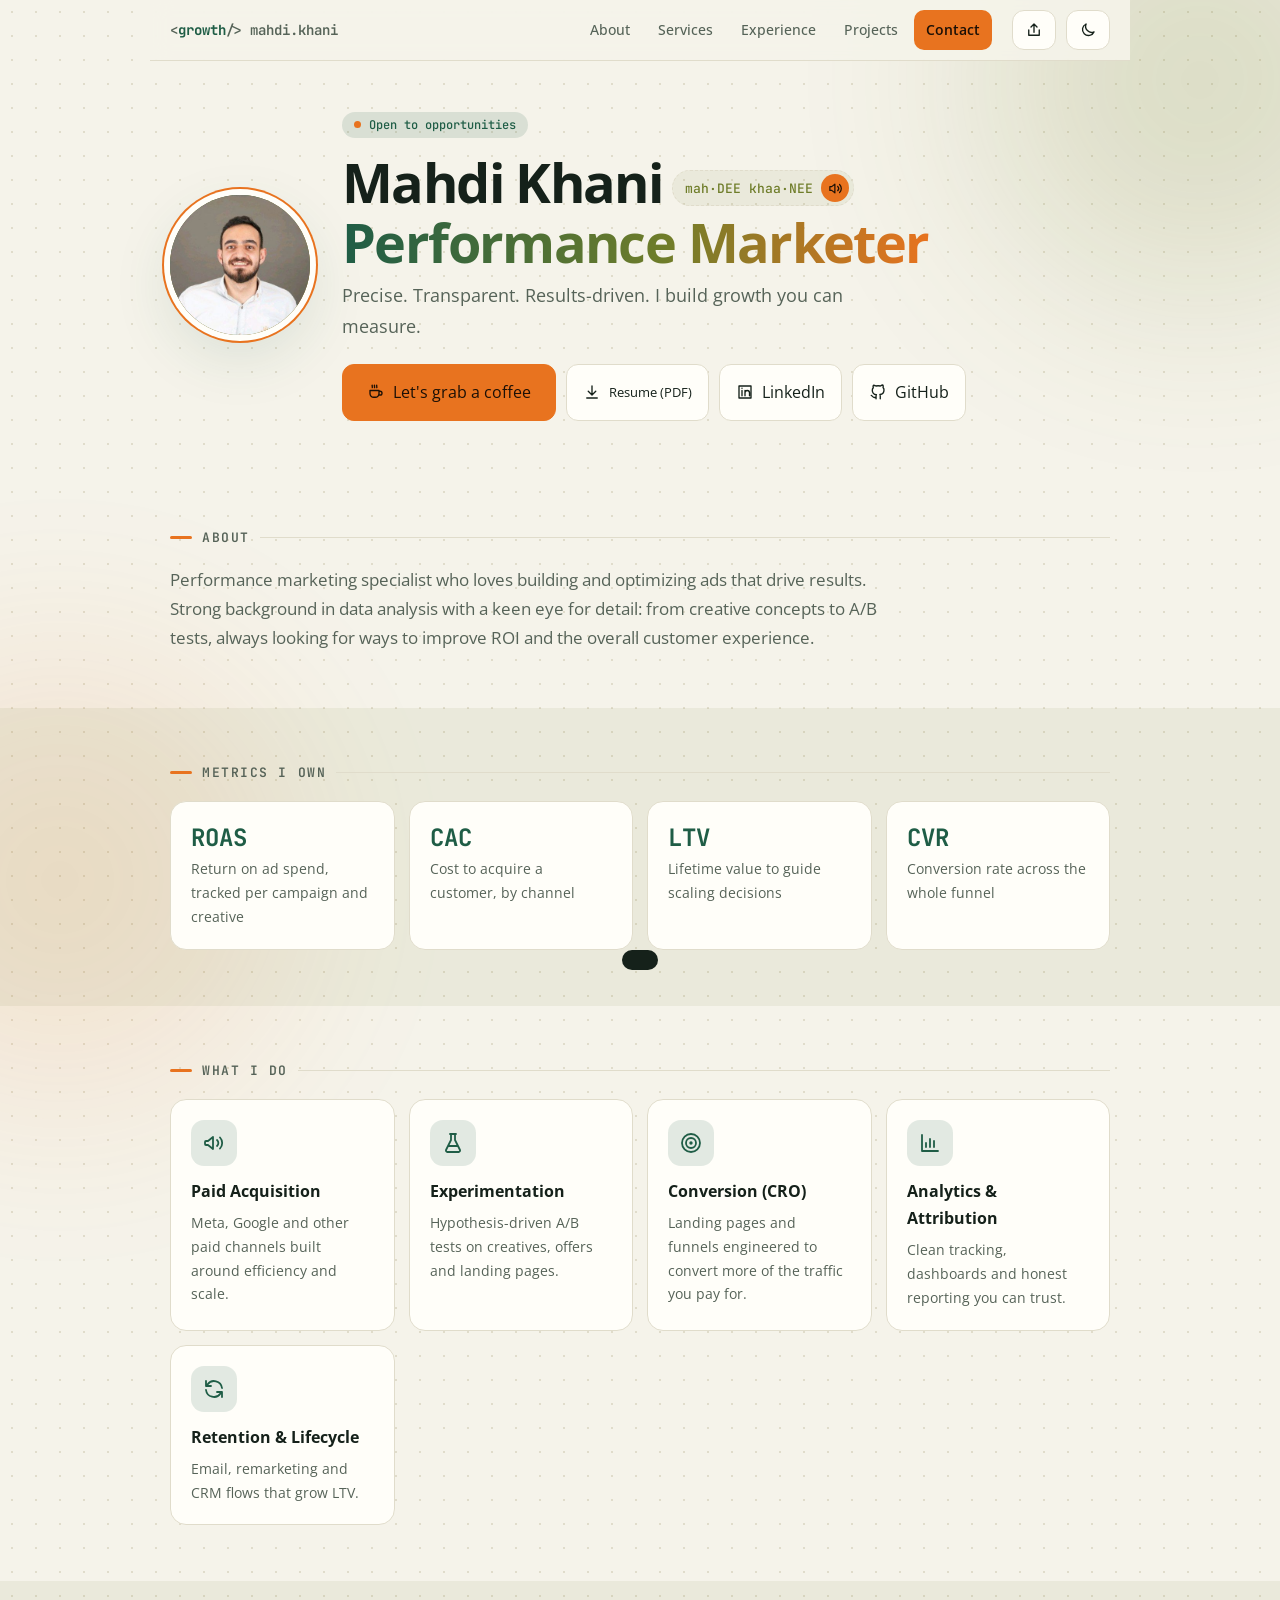
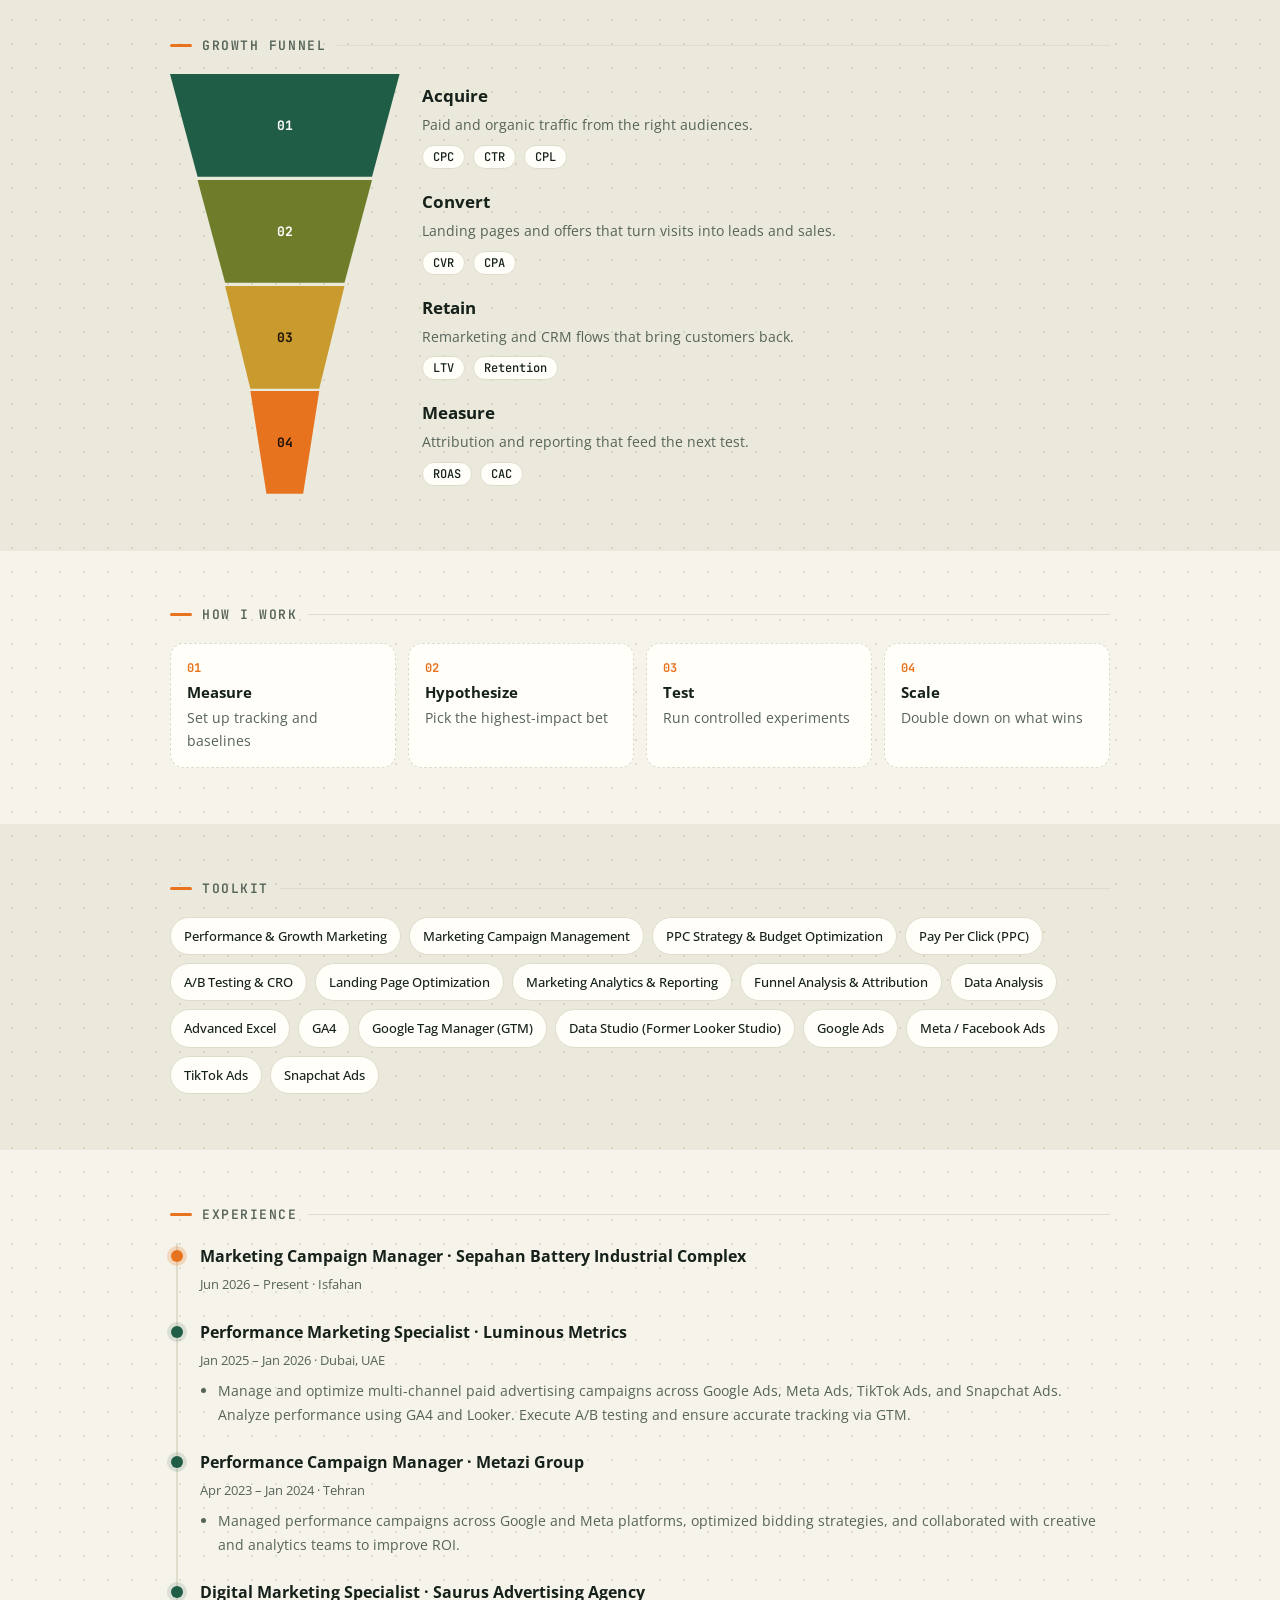
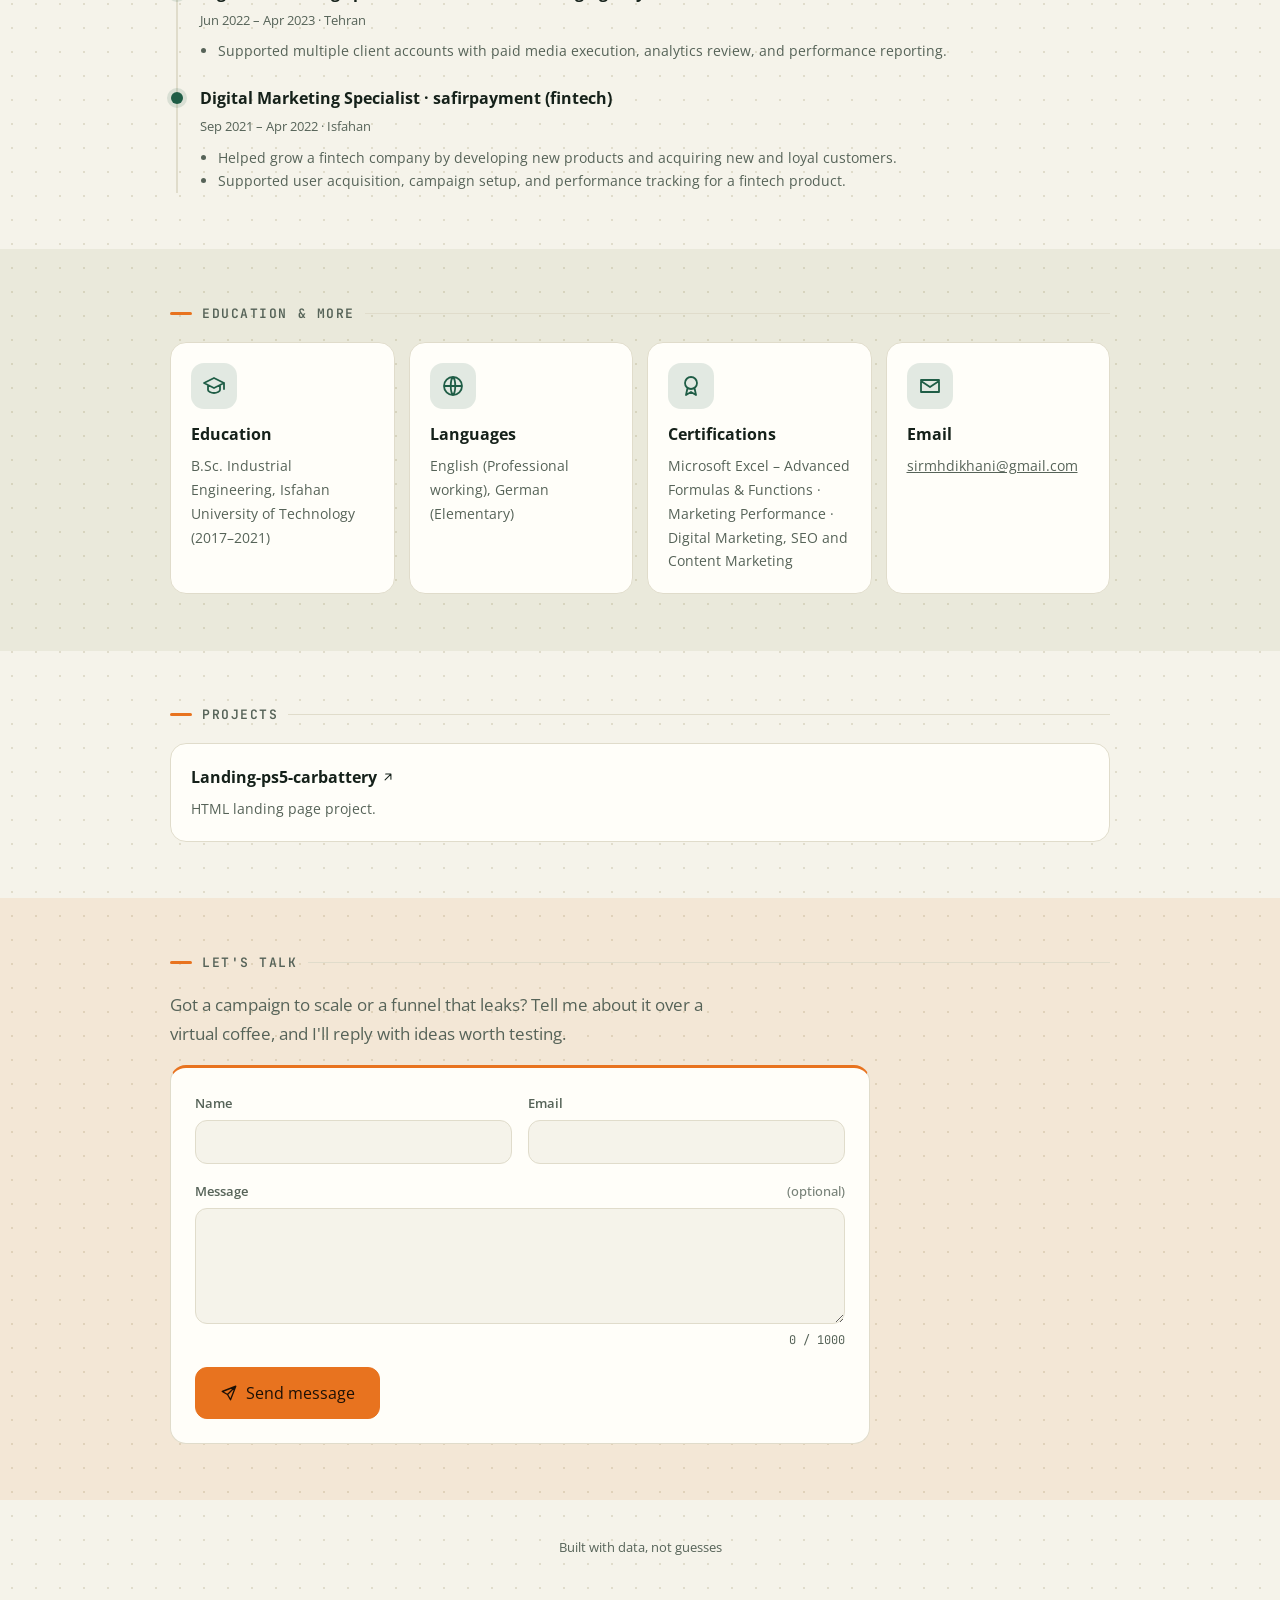
==== index.html @ e6f2060d "Update index.html" ====
<!DOCTYPE html>
<html lang="en" dir="ltr">
<head>
<meta charset="utf-8">
<!-- Google Tag Manager -->
<script>(function(w,d,s,l,i){w[l]=w[l]||[];w[l].push({'gtm.start':
new Date().getTime(),event:'gtm.js'});var f=d.getElementsByTagName(s)[0],
j=d.createElement(s),dl=l!='dataLayer'?'&l='+l:'';j.async=true;j.src=
'https://www.googletagmanager.com/gtm.js?id='+i+dl;f.parentNode.insertBefore(j,f);
})(window,document,'script','dataLayer','GTM-WTM2GGMD');</script>
<!-- End Google Tag Manager -->
<meta name="viewport" content="width=device-width, initial-scale=1, viewport-fit=cover">
<title>Mahdi Khani | Performance Marketer & Growth Specialist</title>
<meta name="description" content="Mahdi Khani: precise, transparent, results-driven performance marketer and growth specialist.">
<meta name="theme-color" content="#1f5d46">
<link rel="icon" type="image/png" href="[data-uri]">
<link rel="apple-touch-icon" href="[data-uri]">
<link rel="stylesheet" href="https://fonts.googleapis.com/css2?family=Open+Sans:wght@400;500;600;700;800&family=JetBrains+Mono:wght@500&display=swap">
<style>
@font-face{font-family:Vazirmatn;src:url([data-uri]) format("woff2");font-weight:100 900;font-style:normal;font-display:swap}
:root{--bg:#f5f3ea;--card:#fffef9;--ink:#15211a;--mute:#566358;--line:#e0dccb;
--acc:#1f5d46;--acc2:#6f7d2a;--or:#e8731f;--onor:#1c1006;--onacc:#fff;
--glow:rgba(31,93,70,.13);--glow-or:rgba(232,115,31,.22);--tint:rgba(111,125,42,.075);--tintc:rgba(232,115,31,.09);
--ease:cubic-bezier(.22,.61,.36,1);
box-sizing:border-box;padding-top:env(safe-area-inset-top,0px);padding-bottom:env(safe-area-inset-bottom,0px)}
@media (prefers-color-scheme:dark){:root:not([data-theme="light"]){--bg:#0b1410;--card:#111d17;--ink:#eaf0e4;--mute:#97a89b;--line:#1f3027;--acc:#3fb08a;--acc2:#aebf4a;--or:#ff9a4d;--onacc:#06140e;--glow:rgba(63,176,138,.14);--glow-or:rgba(255,154,77,.2);--tint:rgba(174,191,74,.055);--tintc:rgba(255,154,77,.07)}}
:root[data-theme="dark"]{--bg:#0b1410;--card:#111d17;--ink:#eaf0e4;--mute:#97a89b;--line:#1f3027;--acc:#3fb08a;--acc2:#aebf4a;--or:#ff9a4d;--onacc:#06140e;--glow:rgba(63,176,138,.14);--glow-or:rgba(255,154,77,.2);--tint:rgba(174,191,74,.055);--tintc:rgba(255,154,77,.07)}
html{scroll-padding-top:calc(env(safe-area-inset-top,0px) + 70px);scroll-behavior:smooth}
*{box-sizing:border-box}
body{margin:0;background:var(--bg);color:var(--ink);font:16px/1.7 'Open Sans',Vazirmatn,system-ui,-apple-system,Segoe UI,Roboto,sans-serif;overflow-x:clip;background-image:radial-gradient(var(--line) 1px,transparent 1px);background-size:24px 24px}
html[lang=fa] body{font-family:Vazirmatn,'Open Sans',system-ui,sans-serif}
a{color:inherit}
.blob{position:fixed;width:440px;height:440px;border-radius:50%;filter:blur(100px);opacity:.18;pointer-events:none;z-index:0;animation:drift 40s ease-in-out infinite alternate}
.b1{background:var(--acc2);top:-140px;inset-inline-end:-140px}.b2{background:var(--or);bottom:-200px;inset-inline-start:-160px;opacity:.12;animation-delay:-14s}
@keyframes drift{to{transform:translate(50px,36px) scale(1.1)}}
.wrap{position:relative;z-index:1;max-width:980px;margin:0 auto;padding:0 20px 40px}
.top{display:flex;align-items:center;gap:10px;position:sticky;top:env(safe-area-inset-top,0px);z-index:5;margin:0 -20px;padding:10px 20px;background:color-mix(in srgb,var(--bg) 92%,transparent);backdrop-filter:blur(10px);-webkit-backdrop-filter:blur(10px);border-bottom:1px solid var(--line)}
.logo{font:600 14px 'JetBrains Mono',monospace;color:var(--mute);text-decoration:none;white-space:nowrap}.logo b{color:var(--acc)}
nav#nav{display:flex;gap:4px;margin-inline-start:auto;margin-inline-end:10px;align-items:center}
nav#nav a{padding:8px 12px;border-radius:10px;text-decoration:none;font-size:14px;font-weight:500;color:var(--mute);transition:color .4s var(--ease),background .4s var(--ease)}
nav#nav a:hover{color:var(--ink);background:var(--glow)}
nav#nav a.on{color:var(--acc);background:var(--glow)}
nav#nav a.c{background:var(--or);color:var(--onor);font-weight:600}
nav#nav a.c:hover{filter:brightness(1.06)}
#menu{display:none}
svg.i{width:20px;height:20px;fill:none;stroke:currentColor;stroke-width:1.8;stroke-linecap:round;stroke-linejoin:round;flex:none;transition:transform .5s var(--ease)}
.btn{display:inline-flex;align-items:center;justify-content:center;gap:8px;border:1px solid var(--line);background:var(--card);color:var(--ink);padding:10px 16px;border-radius:12px;font:600 14px/1.2 inherit;font-family:inherit;cursor:pointer;text-decoration:none;transition:transform .4s var(--ease),border-color .4s var(--ease),box-shadow .4s var(--ease),filter .4s}
.btn i{display:inline-flex}
.stm{transform-box:fill-box;transform-origin:50% 100%;animation:steam 3.6s ease-in-out infinite}
.stm.s2{animation-delay:1s}.stm.s3{animation-delay:2s}
@keyframes steam{0%{opacity:0;transform:translateY(3px) scaleY(.5)}30%{opacity:1}70%{opacity:.85}100%{opacity:0;transform:translateY(-3.5px) scaleY(1.15)}}.btn svg.i{width:18px;height:18px}
.btn:hover{transform:translateY(-2px);border-color:var(--acc)}.btn:active{transform:scale(.98)}
.btn:hover svg.i{transform:translateY(-1px) scale(1.08)}
.btn:focus-visible,a:focus-visible,input:focus-visible,textarea:focus-visible{outline:2px solid var(--or);outline-offset:2px}
.btn.pri{background:var(--or);color:var(--onor);border-color:var(--or)}
.btn.pri:hover{border-color:var(--or);filter:brightness(1.07);box-shadow:0 10px 28px var(--glow-or)}
.btn.icon{padding:10px 12px}
.btn[disabled]{opacity:.6;pointer-events:none}
.cta{padding:14px 24px;font-size:16px;animation:ring 7s ease-in-out infinite}
@keyframes ring{0%,100%{box-shadow:0 0 0 0 transparent}50%{box-shadow:0 8px 30px var(--glow-or),0 0 0 8px transparent}}
.fab{display:none;position:fixed;inset-inline-end:16px;bottom:calc(16px + env(safe-area-inset-bottom,0px));z-index:6;box-shadow:0 12px 32px var(--glow-or);transition:opacity .6s var(--ease),transform .6s var(--ease)}
.fab.hide{opacity:0;pointer-events:none;transform:translateY(24px)}
/* hero */
.hero{display:grid;grid-template-columns:auto 1fr;gap:32px;align-items:center;padding:48px 0 52px}
.ph{width:140px;height:140px;border-radius:50%;background:linear-gradient(135deg,var(--acc),var(--acc2));display:grid;place-items:center;font:800 40px Inter;color:#fff;overflow:hidden;box-shadow:0 0 0 6px var(--card),0 0 0 8px var(--or),0 20px 60px var(--glow);animation:up 1.4s var(--ease) both,breathe 12s ease-in-out infinite 1.5s}
.ph img{width:100%;height:100%;object-fit:cover}
.ph.flip{overflow:visible;background:none;box-shadow:none;border-radius:0;display:block;perspective:900px;animation:up 1.4s var(--ease) both}
.ph.flip .fl{position:relative;width:100%;height:100%;transform-style:preserve-3d;will-change:transform}
.ph.flip .fc{position:absolute;inset:0;border-radius:50%;overflow:hidden;background:linear-gradient(135deg,var(--acc),var(--acc2));box-shadow:0 0 0 6px var(--card),0 0 0 8px var(--or),0 20px 60px var(--glow);-webkit-backface-visibility:hidden;backface-visibility:hidden;animation:breathe 12s ease-in-out infinite 1.5s}
.ph.flip .fc.bk{transform:rotateY(180deg)}
.ph.flip{cursor:pointer;touch-action:pan-y;-webkit-tap-highlight-color:transparent;user-select:none;-webkit-user-select:none}
.ph.flip:focus-visible{outline:2px solid var(--acc);outline-offset:10px;border-radius:50%}
.ph.flip img{-webkit-user-drag:none;pointer-events:none}
.ph.flip .fc img{position:absolute;inset:0;width:100%;height:100%;object-fit:cover;display:none}
.ph.flip .fc img.on{display:block}
@keyframes breathe{50%{box-shadow:0 0 0 6px var(--card),0 0 0 8px var(--or),0 26px 80px var(--glow)}}
.hero>div:last-child>*{animation:up 1.2s var(--ease) both}
.hero>div:last-child>*:nth-child(2){animation-delay:.18s}.hero>div:last-child>*:nth-child(3){animation-delay:.34s}.hero>div:last-child>*:nth-child(4){animation-delay:.5s}
@keyframes up{from{opacity:0;transform:translateY(var(--dy,16px))}}
.tag{display:inline-flex;gap:8px;align-items:center;font:500 12px 'JetBrains Mono',Vazirmatn,monospace;color:var(--acc);background:var(--glow);padding:5px 12px;border-radius:99px}
.tag i{width:7px;height:7px;border-radius:50%;background:var(--or);animation:p 3s infinite}
@keyframes p{50%{opacity:.3}}
h1{font-size:clamp(32px,6vw,54px);line-height:1.12;margin:14px 0 8px;letter-spacing:-.03em}
html[lang=fa] h1{letter-spacing:0;line-height:1.35}
.pron{display:inline-flex;align-items:center;gap:8px;vertical-align:middle;margin-inline-start:10px;font:500 13px 'JetBrains Mono',monospace;letter-spacing:0;color:var(--acc2);background:var(--tint);border:1px dashed var(--line);padding:3px 10px;border-radius:99px;white-space:nowrap}
.pron.has-btn{padding:3px 4px 3px 12px}
.g{background:linear-gradient(90deg,var(--acc),var(--acc2) 55%,var(--or));-webkit-background-clip:text;background-clip:text;color:transparent}
.sub{color:var(--mute);font-size:18px;margin:0 0 22px;max-width:560px}
.row{display:flex;flex-wrap:wrap;gap:10px}
.sec{display:contents}.btn .sm{display:none}
.vplay{width:28px;height:28px;border-radius:50%;border:0;background:var(--or);color:var(--onor);display:grid;place-items:center;cursor:pointer;flex:none;transition:transform .4s var(--ease),box-shadow .4s var(--ease)}
.vplay[hidden]{display:none}
.vplay:hover{transform:scale(1.08);box-shadow:0 6px 18px var(--glow-or)}
.vplay svg{width:15px;height:15px;stroke-width:2}
.vplay.on{animation:vpulse 3s ease-in-out infinite}
@keyframes vpulse{50%{box-shadow:0 0 0 7px var(--glow-or)}}
/* sections */
section{padding:56px 0;position:relative}
.wrap>section:nth-of-type(even){background:var(--tint);box-shadow:0 0 0 100vmax var(--tint);clip-path:inset(0 -100vmax)}
.wrap>section.contact{background:var(--tintc);box-shadow:0 0 0 100vmax var(--tintc)}
h2{font:600 13px 'JetBrains Mono',Vazirmatn,monospace;text-transform:uppercase;letter-spacing:.12em;color:var(--mute);margin:0 0 20px;display:flex;align-items:center;gap:10px}
h2:before{content:"";width:22px;height:3px;border-radius:3px;background:var(--or)}
html[lang=fa] h2{letter-spacing:0;text-transform:none;font-size:14px}
h2:after{content:"";flex:1;height:1px;background:var(--line)}
.grid{display:grid;gap:14px;grid-template-columns:repeat(auto-fit,minmax(220px,1fr))}
.card{background:var(--card);border:1px solid var(--line);border-radius:16px;padding:20px;transition:transform .5s var(--ease),border-color .5s var(--ease),box-shadow .5s var(--ease)}
.card:hover{transform:translateY(-3px);border-color:var(--acc2);box-shadow:0 16px 44px var(--glow)}
.card:hover .ico{transform:scale(1.05) rotate(-3deg)}
.card h3{margin:0 0 6px;font-size:16px}.card h3 svg.i{width:14px;height:14px;vertical-align:-1px}
.card p{margin:0;color:var(--mute);font-size:14px}
.ico{width:46px;height:46px;border-radius:13px;display:grid;place-items:center;background:var(--glow);color:var(--acc);margin-bottom:12px;transition:transform .6s var(--ease)}
.ico svg.i{width:24px;height:24px}
.kpi{font:700 24px 'JetBrains Mono',monospace;color:var(--acc);margin-bottom:4px}
/* funnel */
.fn{display:grid;gap:3px;max-width:820px}
.fr{display:grid;grid-template-columns:clamp(96px,28%,230px) 1fr;gap:22px}
.fshape{min-height:98px;display:grid;place-items:center;font:700 13px 'JetBrains Mono',monospace;color:var(--t,#fff);background:var(--c);transform-origin:top}
.ftxt{align-self:center;padding:8px 0}.ftxt b{font-size:17px}.ftxt p{margin:2px 0 8px;color:var(--mute);font-size:14px}
.chips{display:flex;flex-wrap:wrap;gap:8px}
.chip{padding:7px 13px;border:1px solid var(--line);background:var(--card);border-radius:99px;font-size:13px;font-weight:500;transition:border-color .4s,color .4s}
.chip:hover{border-color:var(--or);color:var(--or)}
.sm .chip{font:500 12px 'JetBrains Mono',monospace;padding:3px 10px}
.loop{display:grid;grid-template-columns:repeat(auto-fit,minmax(150px,1fr));gap:12px;counter-reset:s}
.loop div{background:var(--card);border:1px dashed var(--line);border-radius:14px;padding:16px 16px 14px;counter-increment:s;font-size:14px}
.loop div:before{content:"0" counter(s);font:700 12px 'JetBrains Mono';color:var(--or);display:block;margin-bottom:4px}
.loop b{display:block;font-size:15px}.loop span{color:var(--mute)}
.tl{border-inline-start:2px solid var(--line);margin-inline-start:6px;padding-inline-start:22px}
.tl .it{margin-bottom:22px;position:relative}.tl .it:last-child{margin-bottom:0}
.tl .it:before{content:"";position:absolute;inset-inline-start:-29px;top:7px;width:12px;height:12px;border-radius:50%;background:var(--acc);box-shadow:0 0 0 4px var(--glow)}
.tl .it:first-child:before{background:var(--or);box-shadow:0 0 0 4px var(--glow-or)}
.tl h3{margin:0;font-size:16px}.tl small{color:var(--mute)}.tl ul{margin:6px 0 0;padding-inline-start:18px;color:var(--mute);font-size:14px}
/* form */
.intro{color:var(--mute);margin:0 0 16px;max-width:560px;font-size:17px}
.cform{position:relative;display:grid;gap:16px;max-width:700px;border-top:3px solid var(--or);padding:24px}
.fld{display:grid;gap:6px;align-content:start}
.fld>label{font-size:13px;font-weight:600;color:var(--mute);display:flex;justify-content:space-between;gap:8px}
.fld>label em{font-style:normal;font-weight:500;opacity:.8}
.cform input,.cform textarea{font:400 16px/1.5 inherit;font-family:inherit;color:var(--ink);background:var(--bg);border:1px solid var(--line);border-radius:12px;padding:12px 14px;width:100%;resize:vertical;transition:border-color .4s,box-shadow .4s}
.cform input:focus,.cform textarea:focus{outline:none;border-color:var(--acc);box-shadow:0 0 0 3px var(--glow)}
.cform [aria-invalid=true]{border-color:#d93a3a}
.cform [aria-invalid=true]:focus{box-shadow:0 0 0 3px rgba(217,58,58,.18)}
.err{color:#d93a3a;font-size:13px;min-height:0;margin:0;display:none}
.err.on{display:block}
:root[data-theme=dark] .err,:root[data-theme=dark] #cfmsg.bad{color:#ff7b7b}
@media (prefers-color-scheme:dark){:root:not([data-theme=light]) .err{color:#ff7b7b}}
.note{margin:0;font-size:12px;color:var(--mute)}
.cnt{font-size:12px;color:var(--mute);justify-self:end;font-family:'JetBrains Mono',monospace}
.cnt.over{color:#d93a3a}
.two{display:grid;gap:16px;grid-template-columns:1fr 1fr}
.hp{position:absolute;inset-inline-start:0;top:0;opacity:0;height:0;width:0;overflow:hidden;pointer-events:none}
#cfmsg{font-size:14px;color:var(--mute);margin:0}
#cfmsg.ok{color:var(--acc);font-weight:600}
footer{padding:36px 0 8px;text-align:center;color:var(--mute);font-size:13px}
.toast{position:fixed;bottom:calc(20px + env(safe-area-inset-bottom,0px));left:50%;transform:translateX(-50%) translateY(90px);background:var(--ink);color:var(--bg);padding:10px 18px;border-radius:12px;font-size:14px;transition:transform .6s var(--ease);z-index:20}
.toast.on{transform:translateX(-50%)}
/* reveal */
.rv{opacity:0;transition:opacity 1.1s var(--ease)}.rv.in{opacity:1}
.rv.in .grid>*,.rv.in .loop>*,.rv.in .fr,.rv.in .it,.rv.in .cform,.rv.in .chips>*,.rv.in .intro{animation:up 1.1s var(--ease) both;animation-delay:calc(var(--i,0)*120ms)}
.rv.in .fshape{animation:grow 1.5s var(--ease) both;animation-delay:calc(var(--i,0)*200ms)}
@keyframes grow{from{transform:scaleY(.15);opacity:0}}
/* popup */
.pop{position:fixed;inset:0;z-index:30;display:grid;place-items:center;padding:16px;visibility:hidden;opacity:0;transition:opacity .7s var(--ease),visibility 0s .7s}
.pop.on{visibility:visible;opacity:1;transition:opacity .7s var(--ease)}
.pop-bd{position:absolute;inset:0;background:rgba(10,18,14,.5);backdrop-filter:blur(3px)}
.pop-card{position:relative;width:min(440px,100%);background:var(--card);border:1px solid var(--line);border-top:4px solid var(--or);border-radius:22px;padding:30px 26px 24px;text-align:center;box-shadow:0 30px 80px rgba(0,0,0,.35);transform:translateY(18px) scale(.97);transition:transform .8s var(--ease)}
.pop.on .pop-card{transform:none}
.pop-card:focus{outline:none}
.pop-x{position:absolute;top:12px;inset-inline-end:12px;border:0;background:none;color:var(--mute);cursor:pointer;padding:8px;border-radius:10px}
.pop-x:hover{background:var(--glow);color:var(--ink)}
.cup{position:relative;width:76px;height:76px;margin:0 auto 14px;border-radius:50%;display:grid;place-items:center;background:var(--glow-or);color:var(--or)}
.cup svg.i{width:38px;height:38px;stroke-width:1.6}
.pop-card h3{margin:0 0 8px;font-size:22px;line-height:1.3}
.pop-card p{margin:0 0 20px;color:var(--mute);font-size:15px}
.pop-card .row{justify-content:center}
@media (max-width:760px){
nav#nav{position:absolute;left:0;right:0;top:100%;bottom:auto;height:calc(100vh - var(--th,58px) - env(safe-area-inset-top,0px) + 2px);height:calc(100dvh - var(--th,58px) - env(safe-area-inset-top,0px) + 2px);overflow-y:auto;overscroll-behavior:contain;-webkit-overflow-scrolling:touch;background:var(--bg);background-image:radial-gradient(var(--line) 1px,transparent 1px);background-size:24px 24px;box-shadow:0 -1px 0 var(--line);flex-direction:column;align-items:stretch;gap:0;padding:16px 20px;margin:0;transform:translateY(-14px);opacity:0;pointer-events:none;transition:opacity .5s var(--ease),transform .5s var(--ease);z-index:4}
nav#nav.open{transform:none;opacity:1;pointer-events:auto}
html.menu-lock{overflow:hidden}
html.menu-lock .fab{opacity:0;pointer-events:none}

nav#nav a{font-size:24px;font-weight:700;padding:16px 8px;color:var(--ink);border-bottom:1px solid var(--line);border-radius:0;background:none}
nav#nav a.on{color:var(--acc);background:none}nav#nav a.c{color:var(--or);background:none}
.logo{margin-inline-end:auto}
#menu{display:inline-flex}.fab{display:inline-flex}
.hero{grid-template-columns:1fr;text-align:center;justify-items:center;padding:32px 0 44px}.row{justify-content:center}
.pron{display:flex;width:max-content;margin:8px auto 0}
.cta{width:100%}
.sec{display:flex;flex-wrap:nowrap;gap:8px;width:100%}
.sec .btn{flex:1 1 0;min-width:0;padding:11px 6px;font-size:13px;gap:6px;white-space:nowrap}
.btn .lg{display:none}.btn .sm{display:inline}
section{padding:44px 0}
.two{grid-template-columns:1fr}
.cform{padding:20px 16px}
.fr{grid-template-columns:84px 1fr;gap:14px}
.pop{place-items:end center;padding:0}
.pop-card{width:100%;border-radius:22px 22px 0 0;padding-bottom:calc(24px + env(safe-area-inset-bottom,0px));transform:translateY(40px)}
.pop-card .btn{flex:1 1 100%}
}
@media (prefers-reduced-motion:reduce){*{animation:none!important;transition:none!important}.rv{opacity:1}}
@media (max-width:359px){.top{gap:6px}.top .row{gap:6px}.logo{font-size:12px}.btn.icon{padding:10px}}
</style>
</head>
<body>
<!-- Google Tag Manager (noscript) -->
<noscript><iframe src="https://www.googletagmanager.com/ns.html?id=GTM-WTM2GGMD"
height="0" width="0" style="display:none;visibility:hidden"></iframe></noscript>
<!-- End Google Tag Manager (noscript) -->
<div class="blob b1"></div><div class="blob b2"></div>
<div class="wrap">
  <div class="top">
    <a class="logo" href="#home">&lt;<b>growth</b>/&gt; mahdi.khani</a>
    <nav id="nav" aria-label="Sections">
      <a href="#s-about" data-t="nav_about"></a><a href="#s-services" data-t="nav_services"></a><a href="#expSec" data-t="nav_exp"></a><a href="#s-projects" data-t="nav_projects"></a><a class="c" href="#s-contact" data-cta="nav_contact" data-loc="header" data-t="nav_contact"></a>
    </nav>
    <div class="row" style="flex-wrap:nowrap">
      <button class="btn icon" id="share" aria-label="Share" data-cta="share" data-loc="header"><i data-i="share"></i></button>
      <button class="btn icon" id="theme" aria-label="Theme"></button>
      <button class="btn icon" id="menu" aria-label="Menu" aria-expanded="false"><i data-i="menu"></i></button>
    </div>
  </div>

  <header class="hero" id="home">
    <div class="ph" id="ph">MK</div>
    <div>
      <span class="tag"><i></i><span data-t="tag"></span></span>
      <h1><span data-t="name"></span><span class="pron" dir="ltr"><span data-t="pron"></span><button type="button" class="vplay" id="vplay" data-cta="name_audio" data-loc="hero"></button></span><br><span class="g">Performance Marketer</span></h1>
      <p class="sub" data-t="tagline"></p>
      <div class="row">
        <a class="btn pri cta" id="cta" href="#s-contact" data-cta="hero_primary" data-loc="hero"><i data-i="coffee"></i><span data-t="cta"></span></a>
        <div class="sec">
          <button class="btn" id="pdf" data-cta="resume_download" data-loc="hero"><i data-i="download"></i><span class="lg" data-t="pdf"></span><span class="sm" data-t="pdf_s"></span></button>
          <a class="btn" id="li" target="_blank" rel="noopener" data-cta="linkedin" data-loc="hero"><i data-i="linkedin"></i><span>LinkedIn</span></a>
          <a class="btn" id="gh" target="_blank" rel="noopener" data-cta="github" data-loc="hero"><i data-i="github"></i><span>GitHub</span></a>
        </div>
      </div>
    </div>
  </header>

  <section class="rv" id="s-about"><h2 data-t="h_about"></h2><p id="about" style="margin:0;color:var(--mute);max-width:720px;font-size:17px"></p></section>
  <section class="rv"><h2 data-t="h_kpis"></h2><div class="grid" id="kpis"></div></section>
  <section class="rv" id="s-services"><h2 data-t="h_services"></h2><div class="grid" id="services"></div></section>
  <section class="rv"><h2 data-t="h_funnel"></h2><div class="fn" id="funnel"></div></section>
  <section class="rv"><h2 data-t="h_loop"></h2><div class="loop" id="loop"></div></section>
  <section class="rv"><h2 data-t="h_tools"></h2><div class="chips" id="tools"></div></section>
  <section class="rv" id="expSec"><h2 data-t="h_exp"></h2><div class="tl" id="exp"></div></section>
  <section class="rv"><h2 data-t="h_edu"></h2><div class="grid" id="edu"></div></section>
  <section class="rv" id="s-projects"><h2 data-t="h_projects"></h2><div class="grid" id="projects"></div></section>
  <section class="rv contact" id="s-contact"><h2 data-t="h_contact"></h2>
    <p class="intro" data-t="f_intro"></p>
    <form id="cf" class="card cform" novalidate>
      <div class="two">
        <div class="fld"><label for="f-name"><span data-t="f_name"></span></label><input id="f-name" name="name" autocomplete="name" aria-describedby="er-name"><p class="err" id="er-name" role="alert"></p></div>
        <div class="fld"><label for="f-email"><span data-t="f_email"></span></label><input id="f-email" name="email" type="email" inputmode="email" autocomplete="email" dir="ltr" aria-describedby="er-email"><p class="err" id="er-email" role="alert"></p></div>
      </div>
      <div class="fld"><label for="f-msg"><span data-t="f_msg"></span><em data-t="f_opt"></em></label><textarea id="f-msg" name="message" rows="5" aria-describedby="er-message"></textarea><span class="cnt" id="cnt" dir="ltr">0 / 1000</span><p class="err" id="er-message" role="alert"></p></div>
      <input name="website" class="hp" tabindex="-1" autocomplete="off" aria-hidden="true">
      <div class="row" style="align-items:center"><button class="btn pri cta" id="send" type="submit" data-cta="form_submit" data-loc="contact"><i data-i="send"></i><span data-t="f_send"></span></button><p id="cfmsg" role="status"></p></div>
    </form>
  </section>
  <footer data-t="footer"></footer>
</div>

<a class="btn pri fab" id="fab" href="#s-contact" data-cta="fab_primary" data-loc="floating"><i data-i="coffee"></i><span data-t="cta"></span></a>

<div class="pop" id="pop" aria-hidden="true">
  <div class="pop-bd" data-close="backdrop"></div>
  <div class="pop-card" role="dialog" aria-modal="true" aria-labelledby="pop-t" tabindex="-1">
    <button class="pop-x" type="button" aria-label="Close" data-close="x" id="popx"></button>
    <div class="cup" aria-hidden="true"><i data-i="coffee"></i></div>
    <h3 id="pop-t" data-t="pop_t"></h3>
    <p data-t="pop_p"></p>
    <div class="row">
      <a class="btn pri cta" id="popcta" href="#s-contact" data-cta="popup_primary" data-loc="popup"><i data-i="send"></i><span data-t="pop_cta"></span></a>
      <button class="btn" type="button" data-close="later" data-t="pop_later"></button>
    </div>
  </div>
</div>
<div class="toast" id="toast"></div>

<script>
/* ===== EDIT ME ===== */
const D={email:"sirmhdikhani@gmail.com",phone:"09380915960",
  linkedin:"https://www.linkedin.com/in/mahdi-khani",github:"https://github.com/sirmhdikhani/",
  photo:"[data-uri]",
  webhook:"https://script.google.com/macros/s/AKfycby9WcUxmusBfaUzy7EiFj1cmyXdGEPAHayVRB0rN43SnomdnGDTk12T9lN2F6L6dft6/exec", /* Google Apps Script Web App (see apps-script.gs) */
  tools:["Performance & Growth Marketing", "Marketing Campaign Management", "PPC Strategy & Budget Optimization", "Pay Per Click (PPC)", "A/B Testing & CRO", "Landing Page Optimization", "Marketing Analytics & Reporting", "Funnel Analysis & Attribution", "Data Analysis", "Advanced Excel", "GA4", "Google Tag Manager (GTM)", "Data Studio (Former Looker Studio)", "Google Ads", "Meta / Facebook Ads", "TikTok Ads", "Snapchat Ads"],
  certs:["Microsoft Excel – Advanced Formulas & Functions","Marketing Performance","Digital Marketing, SEO and Content Marketing"],
  limits:{name:[2,60],email:254,message:1000}};
const P0="https://mhdi-khani.github.io/Landing-ps5-carbattery/";
const T={
en:{ui:{title:"Mahdi Khani | Performance Marketer & Growth Specialist",name:"Mahdi Khani",pron:"mah·DEE khaa·NEE",
 nav_about:"About",nav_services:"Services",nav_exp:"Experience",nav_projects:"Projects",nav_contact:"Contact",
 tag:"Open to opportunities",tagline:"Precise. Transparent. Results-driven. I build growth you can measure.",cta:"Let's grab a coffee",pdf:"Resume (PDF)",pdf_s:"Resume",v_play:"Hear how to pronounce my name",v_pause:"Pause",
 h_about:"About",h_kpis:"Metrics I own",h_services:"What I do",h_funnel:"Growth funnel",h_loop:"How I work",h_tools:"Toolkit",h_exp:"Experience",h_edu:"Education & more",h_projects:"Projects",h_contact:"Let's talk",
 c_edu:"Education",c_lang:"Languages",c_cert:"Certifications",c_mail:"Email",
 f_intro:"Got a campaign to scale or a funnel that leaks? Tell me about it over a virtual coffee, and I'll reply with ideas worth testing.",f_name:"Name",f_email:"Email",f_msg:"Message",f_opt:"(optional)",f_send:"Send message",f_note:"To reply at a sensible hour, your time zone and local time are sent along with your message.",
 e_name_req:"Please enter your name.",e_name_min:"Name must be at least 2 characters.",e_name_max:"Name must be 60 characters or fewer.",e_email_req:"Please enter your email.",e_email_bad:"Please enter a valid email, like name@example.com.",e_email_max:"Email must be 254 characters or fewer.",e_msg_max:"Message must be 1000 characters or fewer.",
 f_ok:"Thanks! Your message is on its way. I'll reply soon.",f_sending:"Sending…",f_fail:"Could not send. Please email me at ",f_mail:"Opening your email app…",f_subj:"Message from ",f_fix:"Please fix the highlighted fields.",
 pop_t:"Let's have a coffee, marketing-flavored.",pop_p:"Bring your funnel, your CAC or your wildest growth idea. I'll bring the data and a few experiments worth testing. It takes under a minute.",pop_cta:"Start the conversation",pop_later:"Maybe later",close:"Close",
 footer:"Built with data, not guesses",share_ok:"Link copied",share_fail:"Copy the link from the address bar"},
 title:"Performance Marketer & Growth Specialist",
 summary:"Performance marketing specialist who loves building and optimizing ads that drive results. Strong background in data analysis with a keen eye for detail: from creative concepts to A/B tests, always looking for ways to improve ROI and the overall customer experience.",
 kpis:[["ROAS","Return on ad spend, tracked per campaign and creative"],["CAC","Cost to acquire a customer, by channel"],["LTV","Lifetime value to guide scaling decisions"],["CVR","Conversion rate across the whole funnel"]],
 services:[["megaphone","Paid Acquisition","Meta, Google and other paid channels built around efficiency and scale."],["flask","Experimentation","Hypothesis-driven A/B tests on creatives, offers and landing pages."],["target","Conversion (CRO)","Landing pages and funnels engineered to convert more of the traffic you pay for."],["chart","Analytics & Attribution","Clean tracking, dashboards and honest reporting you can trust."],["refresh","Retention & Lifecycle","Email, remarketing and CRM flows that grow LTV."]],
 funnel:[["Acquire","Paid and organic traffic from the right audiences.",["CPC","CTR","CPL"]],["Convert","Landing pages and offers that turn visits into leads and sales.",["CVR","CPA"]],["Retain","Remarketing and CRM flows that bring customers back.",["LTV","Retention"]],["Measure","Attribution and reporting that feed the next test.",["ROAS","CAC"]]],
 loop:[["Measure","Set up tracking and baselines"],["Hypothesize","Pick the highest-impact bet"],["Test","Run controlled experiments"],["Scale","Double down on what wins"]],
 experience:[
  {role:"Marketing Campaign Manager",company:"Sepahan Battery Industrial Complex",period:"Jun 2026 – Present · Isfahan",points:[]},
  {role:"Performance Marketing Specialist",company:"Luminous Metrics",period:"Jan 2025 – Jan 2026 · Dubai, UAE",points:["Manage and optimize multi-channel paid advertising campaigns across Google Ads, Meta Ads, TikTok Ads, and Snapchat Ads. Analyze performance using GA4 and Looker. Execute A/B testing and ensure accurate tracking via GTM."]},
  {role:"Performance Campaign Manager",company:"Metazi Group",period:"Apr 2023 – Jan 2024 · Tehran",points:["Managed performance campaigns across Google and Meta platforms, optimized bidding strategies, and collaborated with creative and analytics teams to improve ROI."]},
  {role:"Digital Marketing Specialist",company:"Saurus Advertising Agency",period:"Jun 2022 – Apr 2023 · Tehran",points:["Supported multiple client accounts with paid media execution, analytics review, and performance reporting."]},
  {role:"Digital Marketing Specialist",company:"safirpayment (fintech)",period:"Sep 2021 – Apr 2022 · Isfahan",points:["Helped grow a fintech company by developing new products and acquiring new and loyal customers.","Supported user acquisition, campaign setup, and performance tracking for a fintech product."]}],
 education:"B.Sc. Industrial Engineering, Isfahan University of Technology (2017–2021)",languages:"English (Professional working), German (Elementary)",
 projects:[["Landing-ps5-carbattery","HTML landing page project.",P0]]},
fa:{ui:{title:"مهدی خانی | Performance Marketer و Growth Specialist",name:"مهدی خانی",pron:"Mahdi Khani",
 nav_about:"درباره من",nav_services:"خدمات",nav_exp:"تجربه",nav_projects:"پروژه‌ها",nav_contact:"تماس",
 tag:"آماده‌ی همکاری",tagline:"دقیق، شفاف و نتیجه‌محور. رشدی می‌سازم که قابل اندازه‌گیری باشد.",cta:"یک قهوه با من؟",pdf:"دانلود رزومه (PDF)",pdf_s:"رزومه",
 h_about:"درباره من",h_kpis:"متریک‌هایی که مسئولشان هستم",h_services:"کارهایی که انجام می‌دهم",h_funnel:"Growth Funnel",h_loop:"روش کار",h_tools:"ابزارها",h_exp:"تجربه کاری",h_edu:"تحصیلات و بیشتر",h_projects:"پروژه‌ها",h_contact:"بیایید صحبت کنیم",
 c_edu:"تحصیلات",c_lang:"زبان‌ها",c_cert:"گواهینامه‌ها",c_mail:"ایمیل",
 f_intro:"کمپینی برای مقیاس‌پذیری دارید یا Funnel‌ای که نشتی دارد؟ در یک قهوه‌ی مجازی برایم بنویسید؛ با ایده‌هایی که ارزش تست دارند پاسخ می‌دهم.",f_name:"نام",f_email:"ایمیل",f_msg:"پیام",f_opt:"(اختیاری)",f_send:"ارسال پیام",f_note:"برای اینکه در ساعت مناسب پاسخ بدهم، منطقه‌ی زمانی و ساعت محلی شما همراه پیام ارسال می‌شود.",
 e_name_req:"لطفاً نام خود را وارد کنید.",e_name_min:"نام باید حداقل ۲ کاراکتر باشد.",e_name_max:"نام نباید بیشتر از ۶۰ کاراکتر باشد.",e_email_req:"لطفاً ایمیل خود را وارد کنید.",e_email_bad:"لطفاً یک ایمیل معتبر وارد کنید، مثل name@example.com.",e_email_max:"ایمیل نباید بیشتر از ۲۵۴ کاراکتر باشد.",e_msg_max:"پیام نباید بیشتر از ۱۰۰۰ کاراکتر باشد.",
 f_ok:"ممنون! پیام شما ارسال شد. به‌زودی پاسخ می‌دهم.",f_sending:"در حال ارسال…",f_fail:"ارسال نشد. لطفاً به این ایمیل پیام دهید: ",f_mail:"در حال باز کردن برنامه‌ی ایمیل…",f_subj:"پیام از ",f_fix:"لطفاً فیلدهای مشخص‌شده را اصلاح کنید.",
 pop_t:"یک قهوه با طعم مارکتینگ؟",pop_p:"Funnel، CAC یا جاه‌طلبانه‌ترین ایده‌ی رشدتان را بیاورید؛ داده و چند آزمایش ارزشمند از من. کمتر از یک دقیقه وقت می‌گیرد.",pop_cta:"شروع گفتگو",pop_later:"شاید بعداً",close:"بستن",
 footer:"ساخته‌شده با داده، نه حدس",share_ok:"لینک کپی شد",share_fail:"لینک را از نوار آدرس کپی کنید"},
 title:"Performance Marketer و Growth Specialist",
 summary:"متخصص Performance Marketing که عاشق ساخت و بهینه‌سازی تبلیغاتی است که نتیجه می‌دهند. با پیشینه‌ی قوی در تحلیل داده و دقت بالا در جزئیات؛ از ایده‌ی خلاقانه تا A/B Test، همیشه دنبال راهی برای بهبود ROI و تجربه‌ی مشتری هستم.",
 kpis:[["ROAS","بازگشت هزینه‌ی تبلیغات، به تفکیک کمپین و Creative"],["CAC","هزینه‌ی جذب مشتری، به تفکیک کانال"],["LTV","ارزش طول عمر مشتری برای تصمیم‌گیری درباره‌ی مقیاس"],["CVR","نرخ تبدیل در کل Funnel"]],
 services:[["megaphone","Paid Acquisition","Meta، Google و سایر کانال‌های پولی، با تمرکز بر بهره‌وری و مقیاس‌پذیری."],["flask","Experimentation","A/B Test مبتنی بر فرضیه روی Creative، آفر و Landing Page."],["target","Conversion (CRO)","Landing Page و Funnel‌هایی که ترافیک پولی را به نتیجه تبدیل می‌کنند."],["chart","Analytics & Attribution","Tracking تمیز، داشبورد و گزارش‌دهی شفاف و قابل اعتماد."],["refresh","Retention & Lifecycle","Email، Remarketing و فلوهای CRM برای افزایش LTV."]],
 funnel:[["Acquire","جذب ترافیک پولی و ارگانیک از مخاطبان درست.",["CPC","CTR","CPL"]],["Convert","Landing Page و آفرهایی که بازدید را به Lead و فروش تبدیل می‌کنند.",["CVR","CPA"]],["Retain","Remarketing و فلوهای CRM برای بازگشت مشتری.",["LTV","Retention"]],["Measure","Attribution و گزارشی که ورودی تست بعدی می‌شود.",["ROAS","CAC"]]],
 loop:[["Measure","راه‌اندازی Tracking و ثبت خط پایه"],["Hypothesize","انتخاب پرتأثیرترین ایده"],["Test","اجرای آزمایش‌های کنترل‌شده"],["Scale","سرمایه‌گذاری بیشتر روی آنچه برنده است"]],
 experience:[
  {role:"Marketing Campaign Manager",company:"Sepahan Battery Industrial Complex",period:"ژوئن ۲۰۲۶ – اکنون · اصفهان",points:[]},
  {role:"Performance Marketing Specialist",company:"Luminous Metrics",period:"ژانویه ۲۰۲۵ – ژانویه ۲۰۲۶ · دبی، امارات",points:["مدیریت و بهینه‌سازی کمپین‌های تبلیغاتی پولی چندکاناله در Google Ads، Meta Ads، TikTok Ads و Snapchat Ads. تحلیل عملکرد با GA4 و Looker. اجرای A/B Test و تضمین ردیابی دقیق از طریق GTM."]},
  {role:"Performance Campaign Manager",company:"Metazi Group",period:"آوریل ۲۰۲۳ – ژانویه ۲۰۲۴ · تهران",points:["مدیریت کمپین‌های Performance در پلتفرم‌های Google و Meta، بهینه‌سازی استراتژی‌های بیدینگ و همکاری با تیم‌های خلاقیت و آنالیتیکس برای بهبود ROI."]},
  {role:"Digital Marketing Specialist",company:"Saurus Advertising Agency",period:"ژوئن ۲۰۲۲ – آوریل ۲۰۲۳ · تهران",points:["پشتیبانی از چند حساب مشتری در اجرای رسانه‌ی پولی، بررسی آنالیتیکس و گزارش‌دهی عملکرد."]},
  {role:"Digital Marketing Specialist",company:"safirpayment (fintech)",period:"سپتامبر ۲۰۲۱ – آوریل ۲۰۲۲ · اصفهان",points:["کمک به رشد یک شرکت فین‌تک از طریق توسعه‌ی محصولات جدید و جذب مشتریان جدید و وفادار.","پشتیبانی از جذب کاربر، راه‌اندازی کمپین و ردیابی عملکرد برای یک محصول فین‌تک."]}],
 education:"کارشناسی مهندسی صنایع، دانشگاه صنعتی اصفهان (۲۰۱۷–۲۰۲۱)",languages:"انگلیسی (حرفه‌ای)، آلمانی (مقدماتی)",
 projects:[["Landing-ps5-carbattery","پروژه‌ی Landing Page با HTML.",P0]]},
de:{ui:{title:"Mahdi Khani | Performance Marketer & Growth Specialist",name:"Mahdi Khani",pron:"mah·DIE chaa·NIE",v_play:"Aussprache meines Namens anhören",v_pause:"Pause",
 nav_about:"Über mich",nav_services:"Leistungen",nav_exp:"Erfahrung",nav_projects:"Projekte",nav_contact:"Kontakt",
 tag:"Offen für neue Chancen",tagline:"Präzise. Transparent. Ergebnisorientiert. Ich baue Wachstum, das sich messen lässt.",cta:"Lassen Sie uns einen Kaffee trinken",pdf:"Lebenslauf (PDF)",pdf_s:"Lebenslauf",
 h_about:"Über mich",h_kpis:"Kennzahlen, die ich verantworte",h_services:"Was ich mache",h_funnel:"Growth Funnel",h_loop:"Wie ich arbeite",h_tools:"Toolkit",h_exp:"Berufserfahrung",h_edu:"Ausbildung & mehr",h_projects:"Projekte",h_contact:"Lassen Sie uns sprechen",
 c_edu:"Ausbildung",c_lang:"Sprachen",c_cert:"Zertifizierungen",c_mail:"E-Mail",
 f_intro:"Eine Kampagne, die skalieren soll, oder ein Funnel mit Lecks? Erzählen Sie mir bei einem virtuellen Kaffee davon – ich antworte mit Ideen, die einen Test wert sind.",f_name:"Name",f_email:"E-Mail",f_msg:"Nachricht",f_opt:"(optional)",f_send:"Nachricht senden",f_note:"Damit ich zu einer sinnvollen Uhrzeit antworten kann, werden Ihre Zeitzone und Ihre lokale Zeit mit Ihrer Nachricht gesendet.",
 e_name_req:"Bitte geben Sie Ihren Namen ein.",e_name_min:"Der Name muss mindestens 2 Zeichen lang sein.",e_name_max:"Der Name darf höchstens 60 Zeichen lang sein.",e_email_req:"Bitte geben Sie Ihre E-Mail-Adresse ein.",e_email_bad:"Bitte geben Sie eine gültige E-Mail-Adresse ein, z. B. name@example.com.",e_email_max:"Die E-Mail-Adresse darf höchstens 254 Zeichen lang sein.",e_msg_max:"Die Nachricht darf höchstens 1000 Zeichen lang sein.",
 f_ok:"Danke! Ihre Nachricht ist unterwegs. Ich melde mich bald.",f_sending:"Wird gesendet…",f_fail:"Senden fehlgeschlagen. Bitte schreiben Sie mir an ",f_mail:"E-Mail-App wird geöffnet…",f_subj:"Nachricht von ",f_fix:"Bitte korrigieren Sie die markierten Felder.",
 pop_t:"Ein Kaffee mit Marketing-Note?",pop_p:"Bringen Sie Ihren Funnel, Ihren CAC oder Ihre wildeste Wachstumsidee mit. Ich bringe die Daten und ein paar Experimente mit, die einen Test wert sind. Dauert weniger als eine Minute.",pop_cta:"Gespräch beginnen",pop_later:"Vielleicht später",close:"Schließen",
 footer:"Gebaut mit Daten, nicht mit Vermutungen",share_ok:"Link kopiert",share_fail:"Link aus der Adressleiste kopieren"},
 title:"Performance Marketer & Growth Specialist",
 summary:"Performance-Marketing-Spezialist, der gerne Anzeigen entwickelt und optimiert, die Ergebnisse liefern. Starker Hintergrund in der Datenanalyse und ein scharfer Blick fürs Detail: von kreativen Konzepten bis zu A/B Tests – immer auf der Suche nach Wegen, den ROI und das gesamte Kundenerlebnis zu verbessern.",
 kpis:[["ROAS","Return on Ad Spend, erfasst pro Kampagne und Creative"],["CAC","Kosten der Kundengewinnung, pro Kanal"],["LTV","Customer Lifetime Value als Grundlage für Skalierungsentscheidungen"],["CVR","Conversion Rate über den gesamten Funnel"]],
 services:[["megaphone","Paid Acquisition","Meta, Google und weitere bezahlte Kanäle, ausgerichtet auf Effizienz und Skalierung."],["flask","Experimentation","Hypothesengetriebene A/B Tests für Creatives, Angebote und Landing Pages."],["target","Conversion (CRO)","Landing Pages und Funnels, die mehr des bezahlten Traffics in Ergebnisse verwandeln."],["chart","Analytics & Attribution","Sauberes Tracking, Dashboards und ehrliches Reporting, dem man vertrauen kann."],["refresh","Retention & Lifecycle","E-Mail-, Remarketing- und CRM-Flows, die den LTV steigern."]],
 funnel:[["Acquire","Bezahlter und organischer Traffic von den richtigen Zielgruppen.",["CPC","CTR","CPL"]],["Convert","Landing Pages und Angebote, die Besuche in Leads und Verkäufe verwandeln.",["CVR","CPA"]],["Retain","Remarketing und CRM-Flows, die Kunden zurückbringen.",["LTV","Retention"]],["Measure","Attribution und Reporting, die den nächsten Test speisen.",["ROAS","CAC"]]],
 loop:[["Measure","Tracking und Baselines einrichten"],["Hypothesize","Die wirkungsvollste Wette auswählen"],["Test","Kontrollierte Experimente durchführen"],["Scale","Auf das setzen, was gewinnt"]],
 experience:[
  {role:"Marketing Campaign Manager",company:"Sepahan Battery Industrial Complex",period:"Juni 2026 – heute · Isfahan",points:[]},
  {role:"Performance Marketing Specialist",company:"Luminous Metrics",period:"Jan. 2025 – Jan. 2026 · Dubai, VAE",points:["Management und Optimierung von Paid-Advertising-Kampagnen über mehrere Kanäle (Google Ads, Meta Ads, TikTok Ads und Snapchat Ads). Performance-Analyse mit GA4 und Looker. Durchführung von A/B-Tests und Sicherstellung eines präzisen Trackings über GTM."]},
  {role:"Performance Campaign Manager",company:"Metazi Group",period:"Apr. 2023 – Jan. 2024 · Teheran",points:["Leitung von Performance-Kampagnen auf Google- und Meta-Plattformen, Optimierung von Gebotsstrategien und Zusammenarbeit mit Kreativ- und Analytics-Teams zur Verbesserung des ROI."]},
  {role:"Digital Marketing Specialist",company:"Saurus Advertising Agency",period:"Juni 2022 – Apr. 2023 · Teheran",points:["Unterstützung mehrerer Kundenaccounts bei der Umsetzung von Paid-Media-Kampagnen, Analytics-Auswertung und Performance-Reporting."]},
  {role:"Digital Marketing Specialist",company:"safirpayment (Fintech)",period:"Sep. 2021 – Apr. 2022 · Isfahan",points:["Wachstum eines Fintech-Unternehmens durch die Entwicklung neuer Produkte und die Gewinnung neuer und treuer Kunden unterstützt.","Unterstützung bei Nutzergewinnung, Kampagnen-Setup und Performance-Tracking für ein Fintech-Produkt."]}],
 education:"B.Sc. Industrial Engineering, Isfahan University of Technology (2017–2021)",languages:"Englisch (professionelle Arbeitssprache), Deutsch (Grundkenntnisse)",
 projects:[["Landing-ps5-carbattery","HTML-Landingpage-Projekt.",P0]]}};

const $=id=>document.getElementById(id);
const ICONS={megaphone:"M3 11v2a1 1 0 0 0 1 1h2l5 4V6L6 10H4a1 1 0 0 0-1 1zM15 9a4 4 0 0 1 0 6M18 6.5a8 8 0 0 1 0 11",flask:"M9 3h6M10 3v6L5 19a1.5 1.5 0 0 0 1.3 2h11.4A1.5 1.5 0 0 0 19 19l-5-10V3M8 15h8",target:"M12 3a9 9 0 1 0 0 18 9 9 0 0 0 0-18zM12 7a5 5 0 1 0 0 10 5 5 0 0 0 0-10zM12 11.2a.8.8 0 1 0 0 1.6.8.8 0 0 0 0-1.6z",chart:"M4 20V4M4 20h16M8 16v-4M12 16V8M16 16v-6",refresh:"M20 11a8 8 0 0 0-14.5-3.5L4 9M4 4v5h5M4 13a8 8 0 0 0 14.5 3.5L20 15M20 20v-5h-5",cap:"M2 9l10-5 10 5-10 5zM6 11.5V16c0 1.5 3 3 6 3s6-1.5 6-3v-4.5M22 9v6",globe:"M12 3a9 9 0 1 0 0 18 9 9 0 0 0 0-18zM3 12h18M12 3c3 3 3 15 0 18M12 3c-3 3-3 15 0 18",award:"M12 3a6 6 0 1 0 0 12 6 6 0 0 0 0-12zM8.5 14l-1.5 7 5-3 5 3-1.5-7",mail:"M3 6h18v12H3zM3 7l9 6 9-6",download:"M12 4v11M7 11l5 5 5-5M5 20h14",share:"M12 15V4M8 8l4-4 4 4M5 12v7h14v-7",moon:"M20 14.5A8 8 0 0 1 9.5 4 8 8 0 1 0 20 14.5z",sun:"M12 8a4 4 0 1 0 0 8 4 4 0 0 0 0-8zM12 2v2M12 20v2M2 12h2M20 12h2M4.9 4.9l1.4 1.4M17.7 17.7l1.4 1.4M4.9 19.1l1.4-1.4M17.7 6.3l1.4-1.4",linkedin:"M4 4h16v16H4zM8 10v7M8 7v.01M12 17v-7M12 13a3 3 0 0 1 6 0v4",github:"M9 19c-4 1.5-4-2-6-2.5M15 21v-3.5c0-1 .1-1.5-.5-2.2 2.8-.3 5.5-1.4 5.5-6a4.7 4.7 0 0 0-1.3-3.3 4.4 4.4 0 0 0-.1-3.3s-1-.3-3.4 1.3a11.7 11.7 0 0 0-6 0C6.8 2.8 5.8 3.1 5.8 3.1a4.4 4.4 0 0 0-.1 3.3A4.7 4.7 0 0 0 4.4 9.7c0 4.6 2.7 5.7 5.5 6-.6.6-.6 1.2-.5 2.2V21",arrow:"M7 17L17 7M8 7h9v9",menu:"M4 7h16M4 12h16M4 17h16",close:"M6 6l12 12M18 6L6 18",play:"M8 5v14l11-7z",pause:"M8 5v14M16 5v14",speaker:"M11 5L6 9H3v6h3l5 4zM15.5 8.5a5 5 0 0 1 0 7M18.5 5.5a9 9 0 0 1 0 13",send:"M21 3L10 14M21 3l-7 18-4-7-7-4z",coffee:"M4 10h12v4a5 5 0 0 1-5 5H9a5 5 0 0 1-5-5zM16 11h1.5a2.5 2.5 0 0 1 0 5H16M7 3v3M10 3v3M13 3v3"};
const ic=n=>n==='coffee'?'<svg class="i" viewBox="0 0 24 24" aria-hidden="true"><path d="M4 10h12v4a5 5 0 0 1-5 5H9a5 5 0 0 1-5-5zM16 11h1.5a2.5 2.5 0 0 1 0 5H16"/><path class="stm" d="M7 6.2c1-1.1-1-2 0-3.2"/><path class="stm s2" d="M10 6.2c1-1.1-1-2 0-3.2"/><path class="stm s3" d="M13 6.2c1-1.1-1-2 0-3.2"/></svg>':'<svg class="i" viewBox="0 0 24 24" aria-hidden="true"><path d="'+ICONS[n]+'"/></svg>';
const esc=s=>String(s).replace(/[&<>"]/g,c=>({"&":"&amp;","<":"&lt;",">":"&gt;",'"':"&quot;"}[c]));
const root=document.documentElement;
/* language: English by default; ?lang=fa Persian, ?lang=de German */
const qLang=new URLSearchParams(location.search).get('lang');
const lang=qLang==='fa'||qLang==='de'?qLang:'en';
const L=T[lang],U=L.ui;
/* dataLayer */
window.dataLayer=window.dataLayer||[];
const dl=o=>window.dataLayer.push(Object.assign({page_language:lang},o));
const ss={get(k){try{return sessionStorage.getItem(k)}catch(e){return null}},set(k,v){try{sessionStorage.setItem(k,v)}catch(e){}}};
const cur=()=>root.dataset.theme||(matchMedia('(prefers-color-scheme:dark)').matches?'dark':'light');
function paint(){$('theme').innerHTML=ic(cur()==='dark'?'sun':'moon');$('theme').setAttribute('aria-label',cur()==='dark'?'Light mode':'Dark mode')}
function stagger(sel){document.querySelectorAll(sel).forEach(p=>[...p.children].forEach((c,i)=>c.style.setProperty('--i',i)))}
const FC=[['#1f5d46','#fff'],['#6f7d2a','#fff'],['#c99a2e','#1c1006'],['#e8731f','#1c1006']];
function render(){
  root.lang=lang;root.dir=lang==='fa'?'rtl':'ltr';document.title=U.title;
  document.querySelectorAll('[data-t]').forEach(e=>e.textContent=U[e.dataset.t]);
  $('popx').setAttribute('aria-label',U.close);
  $('li').href=D.linkedin;$('gh').href=D.github;
  if(D.photo)$('ph').innerHTML='<img alt="'+esc(U.name)+'" src="'+D.photo+'">';
  $('about').textContent=L.summary;
  $('kpis').innerHTML=L.kpis.map(k=>`<div class="card"><div class="kpi">${esc(k[0])}</div><p>${esc(k[1])}</p></div>`).join('');
  $('services').innerHTML=L.services.map(s=>`<div class="card"><div class="ico">${ic(s[0])}</div><h3>${esc(s[1])}</h3><p>${esc(s[2])}</p></div>`).join('');
  const W=[100,76,52,30,16];
  $('funnel').innerHTML=L.funnel.map((f,i)=>{const a=(100-W[i])/2,b=(100-W[i+1])/2;
    return `<div class="fr"><div class="fshape" style="--c:${FC[i][0]};--t:${FC[i][1]};clip-path:polygon(${a}% 0,${100-a}% 0,${100-b}% 100%,${b}% 100%)" aria-hidden="true">0${i+1}</div><div class="ftxt"><b>${esc(f[0])}</b><p>${esc(f[1])}</p><div class="chips sm">${f[2].map(c=>`<span class="chip">${c}</span>`).join('')}</div></div></div>`}).join('');
  $('loop').innerHTML=L.loop.map(l=>`<div><b>${esc(l[0])}</b><span>${esc(l[1])}</span></div>`).join('');
  $('tools').innerHTML=D.tools.map(t=>`<span class="chip">${esc(t)}</span>`).join('');
  $('exp').innerHTML=L.experience.map(e=>`<div class="it"><h3>${esc(e.role)} · ${esc(e.company)}</h3><small>${esc(e.period)}</small>${e.points.length?'<ul>'+e.points.map(p=>`<li>${esc(p)}</li>`).join('')+'</ul>':''}</div>`).join('');
  $('edu').innerHTML=[['cap',U.c_edu,L.education],['globe',U.c_lang,L.languages],['award',U.c_cert,D.certs.join(' · ')]].map(c=>`<div class="card"><div class="ico">${ic(c[0])}</div><h3>${esc(c[1])}</h3><p>${esc(c[2])}</p></div>`).join('')+`<div class="card"><div class="ico">${ic('mail')}</div><h3>${esc(U.c_mail)}</h3><p><a href="mailto:${D.email}" dir="ltr" data-cta="email_link" data-loc="education">${D.email}</a></p></div>`;
  $('projects').innerHTML=L.projects.map(p=>`<a class="card" style="text-decoration:none" href="${p[2]}" target="_blank" rel="noopener" data-cta="project_${esc(p[0])}" data-loc="projects"><h3>${esc(p[0])} ${ic('arrow')}</h3><p>${esc(p[1])}</p></a>`).join('');
  document.querySelectorAll('[data-i]').forEach(e=>e.innerHTML=ic(e.dataset.i));
  stagger('#kpis,#services,#loop,#tools,#exp,#edu,#projects,#funnel');paint();
}
try{const t=localStorage.getItem('th');if(t)root.dataset.theme=t}catch(e){}
render();
/* Profile photo 5s, 3D 360-degree turn, logo 3s, and back (loops, all languages).
   Tap or swipe left/right on it to turn it yourself; the automatic timer then continues from the new state. */
(function(){
  if(!D.photo)return;
  const ph=$('ph'),LOGO='[data-uri]';
  const lalt=lang==='fa'?'لوگوی مهدی خانی':'Mahdi Khani logo';
  const face=(c,a,b)=>'<div class="fc '+c+'"><img class="p'+(a?' on':'')+'" alt="'+esc(U.name)+'" src="'+D.photo+'"><img class="lg'+(b?' on':'')+'" alt="'+lalt+'" src="'+LOGO+'"></div>';
  ph.classList.add('flip');
  ph.innerHTML='<div class="fl">'+face('fr',1,0)+face('bk',0,1)+'</div>';
  ph.setAttribute('role','button');ph.tabIndex=0;
  ph.setAttribute('aria-label',lang==='fa'?'تعویض بین عکس و لوگو':lang==='de'?'Zwischen Foto und Logo wechseln':'Switch between photo and logo');
  const fl=ph.firstChild,fr=fl.querySelector('.fr'),bk=fl.querySelector('.bk');
  const show=(f,w)=>{f.querySelector('.p').classList.toggle('on',w==='photo');f.querySelector('.lg').classList.toggle('on',w==='logo')};
  const reduce=matchMedia('(prefers-reduced-motion:reduce)').matches,SPIN=1500;
  let cur='photo',timer=null,busy=false;
  function next(){clearTimeout(timer);timer=setTimeout(()=>spin(1),cur==='photo'?5000:3000)}
  function spin(dir){
    clearTimeout(timer);
    if(busy)return;
    if(document.hidden){timer=setTimeout(()=>spin(dir),1000);return}
    const n=cur==='photo'?'logo':'photo';
    if(reduce){show(fr,n);cur=n;next();return}
    busy=true;show(bk,n);
    const a=fl.animate([
      {transform:'rotateY(0deg)',offset:0,easing:'ease-in'},
      {transform:'rotateY('+90*dir+'deg)',offset:.3,easing:'linear'},
      {transform:'rotateY('+270*dir+'deg)',offset:.7,easing:'ease-out'},
      {transform:'rotateY('+360*dir+'deg)',offset:1}],{duration:SPIN});
    setTimeout(()=>show(fr,n),SPIN*.7);   /* front face is edge-on here, so the swap is invisible */
    a.onfinish=()=>{cur=n;busy=false;next()};
  }
  /* user control: tap = turn, swipe left = turn one way, swipe right = the other */
  let sx=null,sy=0,st=0;
  ph.addEventListener('pointerdown',e=>{sx=e.clientX;sy=e.clientY;st=Date.now()});
  ph.addEventListener('pointercancel',()=>{sx=null});
  ph.addEventListener('pointerup',e=>{
    if(sx===null)return;const dx=e.clientX-sx,dy=e.clientY-sy;sx=null;
    if(Math.abs(dx)>=28&&Math.abs(dx)>Math.abs(dy)){spin(dx<0?1:-1)}
    else if(Math.abs(dx)<10&&Math.abs(dy)<10&&Date.now()-st<600){spin(1)}
  });
  ph.addEventListener('keydown',e=>{
    if(e.key==='Enter'||e.key===' '||e.key==='ArrowLeft'||e.key==='ArrowRight'){e.preventDefault();spin(e.key==='ArrowRight'?-1:1)}});
  next();
})();
$('theme').onclick=()=>{const n=cur()==='dark'?'light':'dark';root.dataset.theme=n;try{localStorage.setItem('th',n)}catch(e){}paint()};
/* reveal + scroll-spy + floating CTA */
let sDir=1,lastY=scrollY;  /* scroll direction: 1 = down, -1 = up */
addEventListener('scroll',()=>{const y=scrollY;if(y!==lastY){sDir=y>lastY?1:-1;lastY=y}},{passive:true});
const io=new IntersectionObserver(es=>es.forEach(e=>{if(e.isIntersecting){e.target.style.setProperty('--dy',(sDir>0?16:-16)+'px');e.target.classList.add('in');io.unobserve(e.target)}}),{threshold:.08});
document.querySelectorAll('.rv').forEach(el=>io.observe(el));
/* ===== gentle scroll motion: parallax, direction-aware nudge, tiny card drift (off with reduced-motion) ===== */
(function(){
  if(matchMedia('(prefers-reduced-motion:reduce)').matches)return;
  const b1=document.querySelector('.b1'),b2=document.querySelector('.b2'),ph=$('ph');
  const cards=[...document.querySelectorAll('.grid>*,.loop>*')],vis=new Set(),off=new WeakMap();
  const cio=new IntersectionObserver(es=>es.forEach(e=>{if(e.isIntersecting)vis.add(e.target);else{vis.delete(e.target);e.target.style.translate=''}}),{rootMargin:'80px 0px'});
  cards.forEach(c=>cio.observe(c));
  let queued=false;
  function frame(){queued=false;
    const m=innerWidth<760?.5:1,y=scrollY,vh=innerHeight;
    if(b1)b1.style.translate='0 '+(-Math.min(y,1500)*.04*m).toFixed(1)+'px';
    if(b2)b2.style.translate='0 '+(-Math.min(y,1500)*.07*m).toFixed(1)+'px';
    if(ph)ph.style.translate='0 '+(Math.min(y,320)*.08*m).toFixed(1)+'px';
    vis.forEach(c=>{const r=c.getBoundingClientRect(),cy=r.top+r.height/2-(off.get(c)||0),
      o=-Math.max(-1,Math.min(1,(cy-vh/2)/(vh/2)))*3.5*m;off.set(c,o);c.style.translate='0 '+o.toFixed(2)+'px'})}
  const req=()=>{if(!queued){queued=true;requestAnimationFrame(frame)}};
  addEventListener('scroll',req,{passive:true});addEventListener('resize',req);req();
  /* when a section comes back into view, give it a soft nudge in the scroll direction */
  const seenOnce=new WeakSet(),lastAt=new WeakMap();
  const nio=new IntersectionObserver(es=>es.forEach(e=>{const el=e.target;if(!e.isIntersecting)return;
    if(!seenOnce.has(el)){seenOnce.add(el);return}
    const t=performance.now();if(t-(lastAt.get(el)||0)<1500)return;lastAt.set(el,t);
    if(el.id==='s-contact'||el.contains(document.activeElement))return;
    el.animate([{opacity:.55,transform:'translateY('+(sDir*10)+'px)'},{opacity:1,transform:'none'}],{duration:650,easing:'cubic-bezier(.22,.61,.36,1)'})}),{threshold:.08});
  document.querySelectorAll('.rv').forEach(el=>nio.observe(el));
})();
const nav=$('nav'),mb=$('menu');
function setMenu(o){const top=nav.parentElement;if(o)top.style.setProperty('--th',top.getBoundingClientRect().height+'px');document.documentElement.classList.toggle('menu-lock',o);nav.classList.toggle('open',o);mb.setAttribute('aria-expanded',o);mb.innerHTML=ic(o?'close':'menu')}
mb.onclick=()=>setMenu(!nav.classList.contains('open'));
nav.querySelectorAll('a').forEach(a=>a.addEventListener('click',()=>setMenu(false)));
addEventListener('keydown',e=>{if(e.key==='Escape')setMenu(false)});
matchMedia('(min-width:761px)').addEventListener('change',()=>setMenu(false));
const links=[...nav.querySelectorAll('a')];
const spy=new IntersectionObserver(es=>es.forEach(e=>{if(e.isIntersecting)links.forEach(a=>a.classList.toggle('on',a.getAttribute('href')==='#'+e.target.id))}),{rootMargin:'-35% 0px -60% 0px'});
links.forEach(a=>{const t=document.querySelector(a.getAttribute('href'));if(t)spy.observe(t)});
const seen=new Set();
const fo=new IntersectionObserver(es=>{es.forEach(e=>e.isIntersecting?seen.add(e.target.id):seen.delete(e.target.id));$('fab').classList.toggle('hide',seen.size>0)});
fo.observe($('cta'));fo.observe($('s-contact'));
/* every link to the form scrolls there and focuses the first field */
function goForm(){$('s-contact').scrollIntoView({behavior:'smooth'});setTimeout(()=>{try{$('f-name').focus({preventScroll:true})}catch(x){}},900)}
document.querySelectorAll('a[href="#s-contact"]').forEach(a=>a.addEventListener('click',e=>{e.preventDefault();goForm()}));
/* CTA tracking */
document.addEventListener('click',e=>{const a=e.target.closest('[data-cta]');if(!a)return;
  dl({event:'cta_click',link_id:a.dataset.cta,link_text:((a.querySelector('.lg')||a).textContent||'').trim().slice(0,60),link_url:a.getAttribute('href')||undefined})});
/* toast + share */
function toast(m){const t=$('toast');t.textContent=m;t.classList.add('on');setTimeout(()=>t.classList.remove('on'),2600)}
$('share').onclick=async()=>{const d={title:U.title,text:L.title,url:location.href};
  try{if(navigator.share){await navigator.share(d);dl({event:'share',method:'native'});return}}catch(e){if(e&&e.name==='AbortError')return}
  try{await navigator.clipboard.writeText(location.href);dl({event:'share',method:'copy_link'});toast(U.share_ok)}catch(e){toast(U.share_fail)}};
/* ===== visitor time zone, country and Tehran time (sent with the form) ===== */
const TZC=Object.fromEntries("Asia/Tehran:IR,Asia/Dubai:AE,Asia/Riyadh:SA,Asia/Qatar:QA,Asia/Kuwait:KW,Asia/Baghdad:IQ,Asia/Baku:AZ,Asia/Yerevan:AM,Asia/Tbilisi:GE,Asia/Istanbul:TR,Europe/Istanbul:TR,Asia/Kabul:AF,Asia/Karachi:PK,Asia/Kolkata:IN,Asia/Calcutta:IN,Asia/Dhaka:BD,Asia/Colombo:LK,Asia/Kathmandu:NP,Asia/Bangkok:TH,Asia/Ho_Chi_Minh:VN,Asia/Jakarta:ID,Asia/Singapore:SG,Asia/Kuala_Lumpur:MY,Asia/Manila:PH,Asia/Hong_Kong:HK,Asia/Shanghai:CN,Asia/Taipei:TW,Asia/Seoul:KR,Asia/Tokyo:JP,Asia/Tashkent:UZ,Asia/Almaty:KZ,Asia/Muscat:OM,Asia/Bahrain:BH,Asia/Amman:JO,Asia/Beirut:LB,Asia/Jerusalem:IL,Asia/Damascus:SY,Africa/Cairo:EG,Africa/Lagos:NG,Africa/Nairobi:KE,Africa/Johannesburg:ZA,Africa/Casablanca:MA,Africa/Algiers:DZ,Africa/Tunis:TN,Africa/Accra:GH,Africa/Addis_Ababa:ET,Europe/London:GB,Europe/Dublin:IE,Europe/Lisbon:PT,Europe/Madrid:ES,Europe/Paris:FR,Europe/Brussels:BE,Europe/Amsterdam:NL,Europe/Berlin:DE,Europe/Zurich:CH,Europe/Vienna:AT,Europe/Rome:IT,Europe/Prague:CZ,Europe/Warsaw:PL,Europe/Budapest:HU,Europe/Stockholm:SE,Europe/Oslo:NO,Europe/Copenhagen:DK,Europe/Helsinki:FI,Europe/Athens:GR,Europe/Bucharest:RO,Europe/Sofia:BG,Europe/Kyiv:UA,Europe/Kiev:UA,Europe/Moscow:RU,Europe/Minsk:BY,Europe/Belgrade:RS,Europe/Zagreb:HR,Europe/Luxembourg:LU,America/New_York:US,America/Chicago:US,America/Denver:US,America/Los_Angeles:US,America/Phoenix:US,America/Anchorage:US,Pacific/Honolulu:US,America/Toronto:CA,America/Vancouver:CA,America/Edmonton:CA,America/Halifax:CA,America/Mexico_City:MX,America/Bogota:CO,America/Lima:PE,America/Santiago:CL,America/Argentina/Buenos_Aires:AR,America/Sao_Paulo:BR,America/Caracas:VE,Australia/Sydney:AU,Australia/Melbourne:AU,Australia/Brisbane:AU,Australia/Perth:AU,Australia/Adelaide:AU,Pacific/Auckland:NZ".split(',').map(x=>x.split(':')));
function wall(d,z){ /* wall-clock time in zone z as "YYYY-MM-DD HH:MM:SS (UTC±HH:MM)" */
  try{const P=Object.fromEntries(new Intl.DateTimeFormat('en-CA',{timeZone:z,year:'numeric',month:'2-digit',day:'2-digit',hour:'2-digit',minute:'2-digit',second:'2-digit',hourCycle:'h23'}).formatToParts(d).filter(x=>x.type!=='literal').map(x=>[x.type,x.value]));
    const off=Math.round((Date.UTC(+P.year,P.month-1,+P.day,+P.hour,+P.minute,+P.second)-Math.floor(d/1000)*1000)/60000),a=Math.abs(off),p=n=>String(n).padStart(2,'0');
    return P.year+'-'+P.month+'-'+P.day+' '+P.hour+':'+P.minute+':'+P.second+' (UTC'+(off<0?'-':'+')+p(Math.floor(a/60))+':'+p(a%60)+')'}catch(e){return ''}}
function visitorTime(){
  const d=new Date();let tz='';try{tz=Intl.DateTimeFormat().resolvedOptions().timeZone||''}catch(e){}
  let cc=TZC[tz]||'';if(!cc){const m=(navigator.language||'').match(/[-_]([A-Za-z]{2})$/);cc=m?m[1].toUpperCase():''}
  let country='';try{country=cc?new Intl.DisplayNames(['en'],{type:'region'}).of(cc):''}catch(e){}
  return {timezone:tz,country,country_code:cc,local_time:tz?wall(d,tz):'',tehran_time:wall(d,'Asia/Tehran'),locale:navigator.language||''}}
/* ===== contact form ===== */
const cf=$('cf'),cm=$('cfmsg'),sendBtn=$('send'),FL=D.limits;
const fields={name:$('f-name'),email:$('f-email'),message:$('f-msg')};
const val={
 name(v){v=v.trim();if(!v)return U.e_name_req;if(v.length<FL.name[0])return U.e_name_min;if(v.length>FL.name[1])return U.e_name_max;return''},
 email(v){v=v.trim();if(!v)return U.e_email_req;if(v.length>FL.email)return U.e_email_max;if(!/^[^\s@]+@[^\s@]+\.[^\s@]{2,}$/.test(v))return U.e_email_bad;return''},
 message(v){if(v.trim().length>FL.message)return U.e_msg_max;return''}};
function showErr(k,m){const el=$('er-'+k),f=fields[k];el.textContent=m;el.classList.toggle('on',!!m);m?f.setAttribute('aria-invalid','true'):f.removeAttribute('aria-invalid')}
function check(k){const m=val[k](fields[k].value);showErr(k,m);return !m}
Object.keys(fields).forEach(k=>{fields[k].addEventListener('blur',()=>{if(fields[k].value||fields[k].hasAttribute('aria-invalid'))check(k)});
  fields[k].addEventListener('input',()=>{if(fields[k].hasAttribute('aria-invalid'))check(k);cm.textContent='';cm.className=''})});
function count(){const n=fields.message.value.length;$('cnt').textContent=n+' / '+FL.message;$('cnt').classList.toggle('over',n>FL.message)}
fields.message.addEventListener('input',count);count();
let started=false;
cf.addEventListener('focusin',()=>{if(!started){started=true;dl({event:'form_start'})}});
cf.addEventListener('submit',async e=>{
  e.preventDefault();const f=new FormData(cf);if(f.get('website'))return;
  const bad=Object.keys(fields).filter(k=>!check(k));
  if(bad.length){cm.className='bad';cm.textContent=U.f_fix;fields[bad[0]].focus();dl({event:'form_validation_error',error_fields:bad.join(',')});return}
  const v={name:fields.name.value.trim(),email:fields.email.value.trim(),message:fields.message.value.trim()};
  cm.className='';dl({event:'form_submit',has_message:!!v.message});
  const done=method=>{dl({event:'generate_lead',method});ss.set('sent','1');popClose('sent',true)};
  if(D.webhook){cm.textContent=U.f_sending;sendBtn.disabled=true;
    const q=new URLSearchParams(location.search);q.delete('lang');
    try{await fetch(D.webhook,{method:'POST',mode:'no-cors',headers:{'Content-Type':'text/plain;charset=utf-8'},body:JSON.stringify(Object.assign({},v,visitorTime(),{lang,page:location.origin+location.pathname,referrer:document.referrer,utm:q.toString(),ua:navigator.userAgent,time:new Date().toISOString()}))});
      cf.reset();count();started=false;cm.className='ok';cm.textContent=U.f_ok;done('google_sheet')}
    catch(err){cm.className='bad';cm.textContent=U.f_fail+D.email;dl({event:'form_submit_error'})}
    sendBtn.disabled=false;
  }else{location.href='mailto:'+D.email+'?subject='+encodeURIComponent(U.f_subj+v.name)+'&body='+encodeURIComponent((v.message?v.message+'\n\n':'')+v.name+' ('+v.email+')');cm.textContent=U.f_mail;done('mailto')}
});
/* ===== re-engagement popup: 15s idle → again after 60s idle (max 2) ===== */
const pop=$('pop'),card=pop.querySelector('.pop-card'),IDLE=[15000,60000];
let shown=+(ss.get('pop_n')||0),timer=null,isOpen=false,lastFocus=null;
const sent=()=>ss.get('sent')==='1';
function arm(){clearTimeout(timer);if(isOpen||sent()||shown>=IDLE.length)return;timer=setTimeout(tryShow,IDLE[shown])}
function tryShow(){
  if(isOpen||sent()||shown>=IDLE.length)return;
  if(document.hidden||cf.contains(document.activeElement)||seen.has('s-contact')||nav.classList.contains('open'))return arm();
  shown++;ss.set('pop_n',shown);isOpen=true;lastFocus=document.activeElement;
  pop.classList.add('on');pop.setAttribute('aria-hidden','false');setTimeout(()=>card.focus(),50);
  dl({event:'popup_view',popup_number:shown});
}
function popClose(reason,quiet){
  if(!isOpen)return;isOpen=false;pop.classList.remove('on');pop.setAttribute('aria-hidden','true');
  if(!quiet&&reason!=='cta')dl({event:'popup_dismiss',popup_number:shown,method:reason});
  try{lastFocus&&lastFocus.focus&&reason!=='cta'&&lastFocus.focus({preventScroll:true})}catch(e){}
  if(reason==='cta'){shown=IDLE.length;ss.set('pop_n',shown)}
  arm();
}
pop.addEventListener('click',e=>{const c=e.target.closest('[data-close]');if(c)popClose(c.dataset.close)});
$('popcta').addEventListener('click',e=>{e.preventDefault();popClose('cta');goForm()});
pop.addEventListener('keydown',e=>{
  if(e.key==='Escape'){popClose('esc');return}
  if(e.key==='Tab'){const f=[...card.querySelectorAll('button,a[href]')];const a=f[0],z=f[f.length-1];
    if(e.shiftKey&&(document.activeElement===a||document.activeElement===card)){e.preventDefault();z.focus()}
    else if(!e.shiftKey&&document.activeElement===z){e.preventDefault();a.focus()}}});
['scroll','click','touchstart','keydown'].forEach(t=>addEventListener(t,arm,{passive:true,capture:true}));
arm();
/* name pronunciation (English + German versions, same audio) */
const VOICE={m4a:"AAAAHGZ0eXBNNEEgAAACAE00QSBpc29taXNvMgAAAAhmcmVlAACD2m1kYXTeAgBMYXZjNjAuMzEuMTAyAAIwQA4BGCAHARggBwEYIAcBGCAHANQrLKEIC8+D//0CB5JCtPIwcKT0eUmczQ0HU4/qfH8Hx/B8fwevwAEEKy0iIEkGwvvx/z9v18V3uf+X/ceIEARSHPcyTgrnZldgJS9KTxvIJ8f36QZcJup/CYvqjVZw/qgY896l5L5N3bXAPKfNvA+AAPQrLSARCCRDAV/z93NeKf8/8i6pRLJoI5u3kUlhI9jDJbclAYWdchWpMpedUY7EwoGRIND0tD0uj3+LpcAA1Css5DBQhoKp9+evzzc/5/3BEcMjhgVnQzvaJDg0EMhpmE8eH5nVRGGDKonKK/i5AhdLvHjwmj0V3wDAKyzEIGkF/H677c6//QXVPJR9aShl/LkMTMI4KRUpJMV0elYVK7PDWRcA1CssxCBsBc3+9eO6//eHPKw62YQoYYhjbNYRSUdUy1/3UtgkRPoNATYExkYEeADUKy0AERApgv4/XOPrvffX/7h0/W9qUhEIuiI8a4jv/Eic28TxrrHD+X8R4vOPSxT8x79floEcuADWKy0KMFQF+k/Hr/Dn3vj/9w6XyrhsrJJSMPL9X14ithKXlaCW/vvktAqYOzWhGu3YowmnbRUxV3AAwistACEIKYL5eeM8eNf/qLphkcDywi+aTLHJUJd3HJ0a5EzyeAhEmwOmXGyUxAuG6TITGOAA1istABEQKgL8v+88X4rP/4xjavoAVp1yGOq1gPABkcogkTVZCRTHEuSKfQDeqadLqGbLC1L4ANQrLQARECmCz8/v9+fXrzf/7hghyF3REb0AngOGEcZBsUfjpOmvAsDkKDzH9RTHzAtKN+qmLdRU8ADYKy0gEggkg2F9s/nz1X6Vr/f/uLeGSn4UmKCTlYEnRlyuYhNOQmQSA4eE1A0hAmkIEQgUpwDQqVPPPPoq4Hy30tXIeiOOg3hwANorLWQQQQbC/4r/T4+vX1+da7/2/7jnwjeukzC8NlfJyHaUHo8jEvEjiJQmE7y7A+mkkmqWGiHcazGwqujRLPPPO4qiFb4fduPZQDW5JQBwANQrLWIQQQbC/j7f93Xs/M65/2/8xwck3HWsQjS0JKbHQcaVnkSGq2hCMcnRWRKQjkbOaJnXLgjBz5rtRupFFRRRKx6xHRQpVRwpZVLLTJlLwADAKy0IME2J/27/y+8+1b6/8v+oItnk9lSlRRCtVwCj+1IwIRClRIiukcAgnGkEwx8eIuiCstjzTXIQ1iYWJhYkpJsgi6WSBCItmElyCLY5JkYieHwA2CstYJsT/s/z1+/i+P0/H+P8C6yk8DwDmS3L+PMzvYnEqkqlQhuBSmAhezpGuPBjU/G5AJ6AL+cMKo3h/VV+biieKSMc+H89bap+8yeedCyiPgDYKy0sIQgixP7dfq/U7714/8//IZBIRu7+tiEsPuCNzJ9wkp/QSGe2hDg2JI0ikb2TIWMiTkMzusiS2RGeNHJOa164gXL1x84voWQTYWVXyuiZIVjxpVjExl4A1CstYJsT9GP/Z/H1XP/n/uCESndtghMsErpSbF1OcgfEE8vTsWK6SD8NaU8ix3zgrakdBGUkrzDQOqyVWWV8qnleBgJ7GMRKuxoPGtZI4AEAKy1gkQwF4/x+tfqe+9f5/5DcqJZBY+OtwLgdrPJTtOSj5olIaRilJB2RKMghiwEpbCZU+DMms1I9jlBSjzSuy1/6NMcDgADwKy1gkg0F9vv/Ofrb83f+P9BJgiQc2RjRsq4Qk3HYEYjkqJCKGWIEq0COKyNFRiEzGEMBGIgXgURTnLU45sKLAy6NKqmhzj9jVb7wAPArLWCbE+33/V+v2+/7a4/6/5HHA1trybIZFT6ly/r9YQSOTrWnjsexCeXtkaWIrEj4l8WPln0RiGSzhZrfbzfelNQrVU7NnVkmOk+BXCZTdWi+APYyLxBSO/t/[base64]/0p8oz/Qnyhad20Llp27QtW/Ztyzb9i3K8npkxEnokxE/[base64]/+X4r6TjZzzg65ILli2M6Ck0svl+4fZNZxlltxbrf2e3F7vc3TcZYODJkeVIxOJNx80hFgSia7ydvEIU7AYJObWoOSQgR6ET2v8HBW+Cg6C/oBXgV4FgJqRPMg5kHMg5ieYnSW2W2W2W2W33X3X3X3X3X3WW2W2W2W2XX3X3Hcd191l1ltltltltl1l1l1l1l1l1l1l1l1l1l1l1l1l1l1l1k88888888888888888888888888888888888888888888888/AARhWrax6ElwAC73Xt6J8RckkkkiRJICfDuHE+fcIJfDTUkPNfWSEDtpP4I8mIQQEeHcStbv9TZW69OTj4O1nUVRJsZ9j63d6KnIg6/wLU97Hh7W72trW8oRc85VEouuyyjfQqqueaqAABrn45DhAzDSQslgrnQFDRQY/4AAAOxGHh5+wAAABw8PD3EAAA48PD3EAAA48PD1iAAAceHh6xAAAOPDw9YgAAHjDw9cAAAKjDw9cAAAKjDw9cAAAKjDw9cAAAKjDw9YgAAFRh4esQAACh4eHrgAAB4w8PXAAACow8PXAAACow8PXAAADxh4euAAAHjDw9cAAAPGHh64AAAeMPD1wAAA48P4BGJu2/SN/X7Bef1fn8f927nj1/9PP3r5/X95x1lc//3H+m/2/2/5tdc+kdd9HHHXUDiC66KOOOu7AIcQ67y3H2HJ6+9j4sr8JrKJg4tOlEOWCBhOvu8iZBEi6gPgEIhAg1QLYqe/pcm2Hylz/[base64]/rYkc5E9fAgZwIIGQBHlQmI5R8JLES1yEQOuqLs7RnctoAJ0Z/fGVYvWtm0K/wQPali3ZmFxHVRJqiKTEjEIkF3SxJUxGMglBMRaQkoZIgyIwkggx6BKeFPEVEJIERMEkQBJJyJzEikIkGSGIiEKVMlTHRiL0kmnIrMSSUicZIwiT3EXMJMWRUkklBFB2laSpkqYjHgkoryMJpKAwi9RJqSQQkQA//v/[base64]/H+N/F+/[base64]/uT/x8Nu+/uWT4+G3ff3hyfHw277+5P/HwZ339yf+Pgzvv7k/8fBnff3J/4+DO+/uT/x8Gd9/cn/j4bd9/cn/j4bd9/csnx8Nu+/uWT4+G3ff3J/4+G3ff3J/4+G3ff3LJ8fDaff3J/4+GJ9/cn/j4bT7+5P/HwxPv7kj4zBPv7kj4zDgEYVq7MNKAAAXh1rjJLkkkkSJJAQ5Vysh4B6CR+nng8nrykPGHgYn8ZMoT7nwsl8BL1BQyWE4JkBWCxSWDkV0ogUfrhAhreokZICWCMRs2SQY5HaGIXcSR12EJnkk4d0kYZB8WxH3He7oc/Mea6v+0ZMFUovKScBhEMS7iEZCyEUZGWqpSzrFoQUYy4SenWjGKEKFRq7giXVD7z6TKHkatCkFEe/[base64]/4L4/x/OtMr1//ZD8f6frTeev/wD6/68amV6BLktMlViSai8fML57Z8bsngEBi0Fd2GOGLs7Ozs7Ozs7Ozs7Ozs7Ozs7OznK3ByHMuPkcTAJ5K7USiMQJNZrQaRVOoOCQwsEmE23suEDEJhgV026WkmnlGKSFCIoQScoiF+VopE0EkdpFQs7EtFeTmESlwIv+XyaoQ/gvieLt08O4x1tZNLXDlLFZq792MjWkeg7sju+LE7qSViyT4NnSes4KQxR6HmVMXm4no8gTwdvuLOwY5WycVpOBA+1YMGOL8TaUm+iSmUpfFufHfyZNqNTupmll8aY6NK1rnvYcTniwVC5eqebtm5qJykEwoJoB9XysTKoSRE9MkYiyUFZFySTDk8BBJhiYHG9Z//v7uDA5l42+okTjJFERIEkIGPQ4EC1g740N1hG2SPr3btzca5i2L/4/xv2v2b8j69G16aDGjav3zbHKxe6yf/f5fx+17PtRyZ6OPDSZaZpMpI7XbYtVU1VTOnrbG2NtMJyfIGBgY2XLly5DgpSGiwxEjiWDlks7SIVw1NnSGAtknJJVpRODiqLj+PSlClEUHIQlVEAkKrxt9zlUPuFLSiglbl8dLlUZCHB/PyqL4mC0zRM68myrE0j5A3WIjDgEaMciAhFw6JfRS5dJMwyJ2Y+N/Z+CyuQjMZKwyMFMqomY8qjlYNuryEsiFBIRKyCRjO9KItPtIioVAnmYsqimYPlvlxFCSRkESlJEGREIkANBBIsN4sROLiREwfLezuXedudeKiIRkghIgB//f5f42Xv6sxfZZi7xvGqqpjaNY27V7K7J4u2Lo5+89pugv3GX7KaWGfYaFhlq7adqynFYnFWGeTBsEkRxQUFBTBnZ2duAEYm5rypIJvqmRvukRvxkD773+t8Sf/Afj8fr+Pfb1/9A/X/utVe//4ff7H/f9SV3sEC8LJ4fl5HP3iOIqksmAnDJUlOZo3/jnO7KBAQSNohK2MjVUROkioewCKqEvLoWHK8DsrVxK0QhiWkYkEjFL7pxT89qbLsZYAzT24n5QZuMbv+Po7d3SRmwApiQkJu5AwM5UJCSuTg2bhISEhN26DAwMEhISE5XXcGZd/5eqIAJ6BxDObUhqcMTNiieDwpPHQiBZMsRCcPBE7sSZl1iCxwxsQM6xGZXFY4MGnELkb/6TEklmDkMS+plkRxSUw8qTencp9y9927hbVSz1ZpoVU1hlKpauM0a6KCPC6pEOWJ1J8sRyebRLzpkzUcWrG6qIxww8niAWgok0XG5CImWQZ3LZiLKpS0I1CKJRzfVnbTv2Tyy70/ZqTnnAB3mqH/sMMjeGEctJJT8WSuPndEyQ6HbLKpePQTyMJpOoCpUEZEbJgamB11KpJWFKoPLiSASy6siViTOosIU8/UrS1AioIPtPc3WvXWBGrFFjDsUVTBrEDXEpFbzC7uSeStk6q1Tl78N8r4N7D4tzaxdMRkrrXdeuNyuNa7933huF27XRRhQgRkQn1+fX59VKVWOsNirNajY59AAiiii+n0ooIY7UksHx/H2HrMpDFoytWJUUEWiIikkJwqmsZsJABrcjDORtQiSIlpAJOKRKL1r43+t+14u7x5q4t2dxbs7YuasVwqmZ6isWiuOGOE0k0jOzsLDwBGJum8xTX5RQ3zCRAb6osSQH4l3rV//Aff+fulPX/0D9/+pvJ//EH3/[base64]/wBrx5G7i6a0T/A6rtij+taCD7T1tUCshikwv5MjLMSkkIxRkoQepOm90cHz5cZF4MfNwFeBJu09nGyxfdwUvHEd3aezjWaSxh1KKpgwiFuTGsE5+N8G8N8W6p5KgE8xPMTpB/MfMuu9e4Xhtd167du3fk3yb5N8mJ6nEE9ZhqzxxOBGITLJCxPIR5UyoIMfgCiAxfbOsIIRgwicSQTo2ydKKTixbPR/Tp7r/R49JZ7ANCFBNRYs2WLXsyG9zRBeVJsqy3EJbuSSFjiVyESOollpdnQyUKJLRazhUCbT8ukSCIwLdNEhrI65JGuLjXumg8DGh46Rc8i8v2XYOkHa5nsk5xIaiUVuTgScDc/PXvySxPz8NePsVk/maX8JX/IJL4bXabbX7G1DTwF/AX80k0k0l9pkZa9euh555mvXRQ8wDgEkmm7zEtfrG/IKG+oKISrrg9t6mr1//Zz6Pv/5+13nPP/+ie1vv/t51eV3//e65+Ofv/n78eKynrq5A5Druw44ddOIILhSkSn4ppflDq/uK4eKPn5XJGbehe9IsnnnnnnnnnnnnnnnnnnntJBEh+FD1STpFyAWuR3nO6JSNREt3ONJyPPkStRbOwAmd0T43IKyR2kULJKMRUEkYJEgSSSETGJGMROQkUZEgv633n8l8z3l3TTVMz1MMWisGdOOGOE0kz/UdLVct/Z/yc1FSCfk/qfB9aKJX8f932tqZAX2v3H/d/oshP9eBhtSA2hB9QrgAnCZZSwwar4PwbMv2B/Ol1ZBLdAfiPWJ+FPofnunc05ewmmrMD/w1psS3h26G3gflfpXouzc1ZpwrCaafmIJWhjQXUC6QfSvpPwXpuacWwmmqZppzjO8ZjL19n3P1y3NcrpdTpdTS1JzEYDmeVweFsdlk5WTNnMtMtElLUsDlOB9J+khISDG5VO7vKriJDzHc0th6xKt0tAp2HULLQbdINSJ3TTPL/9jMN5PmZRLeQRUKeRm1EL1JYeESSL4/zGxhtoQ0kllCGzJGpBsH4+Ob5t0cVenshfp1KPFvIUzmfcVuK+aOjna0yjlYHLsGOuPNLuO5avm+qVkaRaCJQIpmB2b1lxE81IIiUkUkUkc61trWdNaStBISE/KflPymZrB7t264SEnJgDZs2OAATqbsvQUTFEJvqESvuERvuEBffx5efi/j2zjP/6vx3+OX/6fhzvd//3ePt/of+33vnbx//bZfH6/9/aZziDru/4Hddu//7kS0wbFaY/qqgFElBsUx7vDKGPQXxuKHOg5x71/R22jnNh50J2TMKRHgYnCUZfT/ELtt9jh5JjhunzHkqWorlKq9eu3Xlll/1XrzObo8k0kzpu11010hN27LLKDAxK7du5Syyy/RtTAxIIDfv379R8M6h1i6lghBT4zKhvXmw8/vyvXj7Mu0DECErcu3pIyWVtEXBis0Hcb6AKCBfwBEvKAlSBlD0TlAiw5EAtuP8lGlYa/ZiJoOTEyhkdQEgwyYR/MVCRitYVCg7a5algFXc887Zt+A1/0tv/[base64]/1Uw9o6a2TVV46qjWu1sa1nRSiSiSjFE8AS6bNs1dJHUTvulpvqkivqEiVd+3Tq6+OPq9f/1OPn6v6/3+vqt15//vx7ePP+n+nlzmf/3vr7Pq+P/b23WY9d2AI4HXdgAe6li3++kOjPVbDwNkXbxtW9UdFxOW9d9rx1isp/l1TVAxRIiiiiiiiiiiiiiiiiiiiiiii3N5L4dNZ4Q86cS5h6asUUbMA9pB+FyJA/1Hr+aH/MGofjv6uBA/8fgu3dxZRubCbFYbFYZ6dbNWSlUZNGfvsY62T9R9OWyndTs7U3P9xgDAk1vTnFSR8jyqR2CxEQycc2RR/HTB044/rP59tFb/1+42VefVEQ8Rs4GpHPlHkEdwDNNNTDPUtC1pxptfV+iLnmyM4w9Z7i41422LpL99zjh3YvMWzbPOT7Ru06r1bju1ZznW1cDwXA7VYSyAyAwGrZqyMmmTFkpNGQwMmPf8bUwMDfSQkJCVu7gwMSzCRJV6JQ/9vnO+KP9Bc3mNOaRSd/aA341uKvHXq7iiyuw9R9VyyPHw6Sqncp8T0mtganX1mXtxe6iBcDd2GtjrLXubb2gkHdn9ni7Zujs04tHILILI3O63ONi4z5hmOabOmzmWpppn+TAwMDO7uDG5VcABNvat8GsLDMZRZ8/j+vmvu+2s/Ffm6kvf491db/5vjV6vglrtKE5lM5IMDmav0spgnYJhorqYXuXT9f/1W055o30iJiVkxwqw6JJ8T+UpquA5voY2IwWDPqqn18k42psfInpeSOhx0I1RasEhdBCjFCpJKihdNct1KGWRaI4d8VN6Bkc6ccWjDySYtOJMgSodan3BhL8GMw9K5oOl8NrIJ9z/BgA77n+DKAz6H8wAGfRk+AAn30PmAA94R8GrA94R8NgDPoP8AAZ/c/wYAe/u/mMAPeF9wAO+8J0IQHfchT8fA9/chk+Gwv3hLJ8NpSn3GT4AHAEYMa8yIkAAAAD6nH48+uAyCAhfAR817si/QkHcJJ4KOSg38fQCDSErmkl9pJuBI2caTLDnWKRz0chSuEM2EkHZEEW5Sobfl2NoYk+YTELRlaPJOs1rGIRJ/[base64]/P6/2/39DyYlcyxHK6IjZzRDY9fyuAg/[base64]/RJi/BQPaUAAAnPf/Gxc7/a/Tu/FleG18owXD8nvu5kBJY1sTqaiM+3IMCWShptEy93Vnh93x6JSlwBGDGvJoAIhAAAAH17V/o9/ob8IQc8R5qnBJBLYZAhfwJIWeIy8VV9nT5VuktDEJTdWSjjIZfL5DVRd+WZpHBZYlg6mTRkaL6fqKDHvxOif8vKJIVGssQRdV7myeL7iRoTiCo5IuSJwbpLBGsWURDhZSU7Ov5SqGoRXEJxKOCMJw1fQ51KTjKJgUTZAwOSSYI5RKCawvq2Hd3l0USM/4Umo0mziJA/hbcYRPBINokYoCBAEzGpCgxWqbU4FSNBI1RLy0K5VAYY+nKMW1L9/CBHlVo3/rNYNDS/DxR3OPokIw1706jJWrPcDShvYsV5dljijrzq5Gjs4hwn3R2ycAEYMa7sGgmgAiEAAAA488efxWwlIJJGnJ8I4BdF4jl+iytMI3wEmVyDRkVR7GpE52+JbARCoMmG6TwcUjucmTxqCAMoRwaJkJk4BMwZ0LqiLVsWXFk1s+sEBll4cEIREXdBJYmASmSSc/KkuLzSOTjkcyrOt6zEfwSEZ5ObY+5kmUCDYuPFWsQkghA6SVUFcwbqfRECpH0UbYf7kg4hOOO0AXYGdpkzn9FIljko1UgGCRCGuikKzia5OdaEsn8VjHmnAR1kC/[base64]/[base64]/jEGw8CFPhfz0hGt1q4238ECVquzQSCQkIWeXJdUXchGhGI2gk607KprsdzfzCTCl+OyN5ZHyx+7+G3D6drjlvv35tr8rzq9Uq4eQu/vksdYlhWxvOtnTd29xdoXpLHXdtmgXsDweBSERDqrwB46fhNsuXEf/3FTBxE++nFm3PB0fmzOD2v3K2sjkdW6fnnD4rpaGuDnzJNPgARgwLxAlGQwA++/Xt6PO/ZT69ZNfXxoKdIAFKt3B5BGe67VEkwSMBUmEu83ws+w7NHx1kymJEPL0iX1EQvryZ6tiij0po9deLijONMOg1rijqwqDO6pOCRGe3mEpEKdaxGMf6bggayLiUsltvtfxXc5EYt5OplYUxc92ICWxEQQiRX81ZPDin5GnvcmPmxHVwj1jnTaxEspaG+7R1yJ7NgQ/OTdpVgDxfe2yfUO1eAZpzxy87wOv3/c/[base64]/JJGEOsFZBPnUREw7FNWhHZ/H11oaCz6HIR/4UploknM0tCIiLmzZsAUart0HMtQgjrM9931H7lLkKwXjS3eXNUZWFMfnOtYqprnFIvbsVYkzpaTx1ajJeAAHlfosIaOll/BkN1a3Vy1NXZGbb5qEF+ABGC8vMCIYPuH1f5+/2+++vFz8d6yq11YU6jSSkvqABENbO0PIJ/vP66s0USsjRwRLHsqKHle5dRSGPMSKytDez4Ji5mgE0MlCJ+LwCBUMb6mZsKl11TnIIQSIkjRv2YOrx27QaroPyQigPbpIzajCROKzYloSad4cSQ/7Vi3WduhmHesvE3Bln3madvcOt0P9CVi6y1aQhoIom3BxRvzdEqRnbq/S3YecdqvUyhuXJc3Xcd8T4Spher/6+Ycp5ef0dJkB5oyxe8NucOf3iYc1llRUqQMmGQ/OOIIwav1zf0Rbf8205ZQh/[base64]/i6o4c6rI6w4/9irgmdxT+/KqSEBMmtvbpbeVLWoHf8rFoYHKxIgOJKe0qeBrMk3gLZBflXrMbignohjhHDTA+NLgUeaFii7gBBC2vFCYL7fc/E9O/1+L+339bnXEgYCBI5DD8IsSB8CSuC3DgoMqr/A/+JECyLyE6s0kzEkSF0MSgn/pdp2YAgeMTgL/khJAjYpbhiMCSQRkiYL5Cji64T3UThGJHOSRBI6KSRwjiOGwxPJHJsP6bRANbZikKbiaC0sSWniySPdiRSkoJc6TSCSkzRyDikUmJRC0PHJQyEqs8hMQQEqWJH7kjQIRwxa5F8LWziR0y/D5FIlJ0bWA4y7wrYPp3ZOz54oovQ/S366RUrHyj0DWwZeE3/JQnJ/THT6m6VPfoYbyTeKFhm9NTmULtG3skSt2AA4ABGC+ulEscBMKCfdPr7a3K+9u+hlrvPu7z1+OBXQchrJzo+DxiKIRMx+3W9d8UlBO9ToCgkbKoICD5D1OfwfkScQ/HYHrUgcansOyED8NRBJNFOp9P5trEnnd0k3JzJY5emrCSZqo/pzum0T97kAC+fhOH9x8G/km7MPuO3CAxd3+v9la6xXrE92P9y+9ft8iuRRvpS5ZWFl9hKwMtyGaQrepJ3u4VSDwIX7TK7ycRPQ29azBF6eIOtEMphMn4snk5RAxycrEY/ukGj4nkBFmju9pAMKzB/l9lk1QiFLnBDyR6nIeq/KhDpeJ/bxrtsMQYMnvexMYxABptdx+gAMQI7Q+0+4enD068o6XAARgyLWxbMorGwVIRB9/sC8utV7ZZzt7Ze58eer6yxz2TfCJJIQVTIYiwTFIJ9M6MT1wNdz3xerrad4cig2GI3ZryKBgIBKl0tNdWj5yde9lv/oZMBjnjDcGcGjDNgSL3FSPTftZNcIgG1j2QTFDtdrxE7D7zxODSO0wJQdCwjWzAA0zarJqJh1/lOVMrsqdGQyk4MknMoE7OFJ5LLE8ZfJ3saTyeVJKwBDC5EhsNEQpH6040zQ1/UK0NLq/15MZrHETPjyXFuQEOuq/CLIsIVbLHvzCW+UTqvbp3IA0X1zbo6VVYNt7mtoE06jc7uJaJ26uzCP5zpwmn5hv9cFVTxx14dK55555z4K4BGDKtDHtChsYjQ4AOHI45+/vnHIX5/HHHXPk0oyMfuUbA4BV0Qhk+MEPV3woI6ffEOJ+LCHoDjxPnWkJ5XFk9LhbuJblEic/NUj8pu2ns9Pw9yqpnEA5QBuUY8JPnyZic5ECGIGlkKCyEKOQlzyKww/ghBda7KGZdfrcQ5R63ospLf81IRaxCRu6kz5MOEJ867CTmjrQ5AiCDoJB58hlJiBKwCCi5trxzq4OQ4dnOk3BhmzOQtZvnrS/ZP1605ZChJ+uEZcoliGkYxiFzCE49shNATmxyKIZAqPkSYQ/i5lCSKMio1mTCcm4TAMkCB4MRhWqJc21wALPVwnT+79pRC+zHiChPcksOu6rL/lCwp5i1UYQvVXy9l5gMIFruTzB9l7Co7wFiF7C+MwSXoC16kM4BGDQtZDtqIIoAJrMAAa/F+04zpFAmQpPiW7lf57kPIDSWJ9Rk/jL4tJZ2OQzXRiU7KEi5ojfhyynHg9USsbEaVSOQpjKMOx07G0Ulgt2HP8CxwkwCreyRYMmMJPgkMhi8CQwkV3c8ZWDrHyWUDoJKxy5/8tBQCVOuRi5i0deSta/H2KJz8uQwEMgWGSPFISAkYhMqQ58ZdbiDykJIurkxR7t/E6bhNXpOspoAABY681misqPZIlgduLui8SqxSBlEa2DI2UkIZpbhkiu+9S+jhB1gqVid3EQwv/EjATY4SRTWW3ftsFYAAAedd/ciuAZexd3ekRu9y9ijITCejd3fTq3mfJZyLxZM2a1N7RNJyNyplU7gTKJuQ288H72sS8wntJk9zyU6WJu0se5eaE6XhI8GYsA08AEYNK1kO0oGxmQjIQADjkABfH35/W7zUuAyaMhyfKkfpz68J9gpENL5gor5NEuKY8ny7iUyGJM1xGTWoUErQPxv/jzN09qMdiKYFLWb3p5R3yCAXSWWovHVkESyVSGRiAJZGsTyObl7h5GRA2jncfefFkHIkFZ5iYSSlCugBECJWjcTIXEEocknY0hLj+ZJ67WEq/[base64]/[base64]/DJpiPCtmQ+pni8lgeUkuY/LYh4ww0mRSHgkePZRG5qNo+SkMUPtygQjQSclK/6rzyZyllgVrsSg4yrMJLOnqZ5LE6a7MCTbClnX4Ab+nA/diCQXHyoxUCmvtf6EqBZNWEI5+Lk2sR2knIOOIW+JEpmiIZHWk+ENJqzctcO7E42cBYIIwiipp90hJ5mhUIci/0b0OCMWHOK1Q52Fs+fQkoUSAavmY1AKnZBPO42XJZBmUlTFVM8m7FEoiqKO02GThwCOEmc0XSJT6G7kcE3vSPJDabKAwDMsYMWDrvQSWJ8+IHP6jqwBp7jo/[base64]/9/enTWPgfdidShKPCSGD0JLQTSePxZCzjs7bQjD0pMUYksc+jj8Qpl6oROCy9J4PWrZeVCk5NknNG3UYxQPhe0vLtwjK4rsD2cSbAIoGRC8hNxJPGJrWGRwkIgSMSgTub4NBCKYxBIdk4+B7QTMDuSIX3liLCZbtTrYNhXDKob/4tSTDoZPn9jrwaDi15dr5Lm24A1ErqlqV1TwK5oIwczRh+h0YR+sZvFXSr1H6XHgr9DqXH0jqw6P10fpceCur9fquuufq6Vfr9FxRwAE0Vazoi0KGhGclOus9cfbrOK+Otf08zM487+0cZ5/ea4u5dpF40wzyCMYZ4AAfeCIgEOQ9qJIjkMZgCPoC1QtQhTXl6YyTRXwoG8prly72AAAAILXjz183ZwSZlbdqOZlSxnR1vB9gkSAdkaIiut8yv77LCnRBIw0hXACD3krfDyVyGT5+0mrlBPY4gi7ckoriGGqkqUIhMdF8UpzkZaEbOi2SZS016I0pUVSCbVI/B2L479tQa1hs+fbWkbWIZVs1Ws3dluqAw17a3e8fbityO5dWqzkS50Q6Arz40sov0/HKQAQRjVqYDR2jV9toNZaPDb7Cr5gL8NQ+fzAw8JR1/OM6/teLetQw8Fjy64xh4fYeXz3jDAAdZgdfATaabvOd181NN5zZhordOTUQiX7+tvOnJetXx/X/fnxv98/89Xif/6/+fXHr9ef/vJWV//f/6/M9f6P/a5WYnXbwAOB+vaISpIaVvzJtOFUeRrx9WKzJD9iROcZsnivfh+K76dbT7f0GdMD0rROirl8q6TxXA7FkeC4HJZGzV16eWTFkxZGRhRhRhbsANl9U7zW5DEg6hIk5Cy2dKonS4Wl25GnMlek91Rd4mB+att0XHBWcS2lqb760iW2cS/S2crlUO8EzIhsRQaJubKNhZa17mqnbOsjkovfl8ryeFsdl9r5e67ndbUow3jm2OyycrJyuFtdttcapGY6jmo0qNJlqqotMtMrdb/RgYGBtUhISEu7uDXr14JCSr48Ercltj6+45vZY7YNeQsNzCzkMt0mC8Z6vUDvvjKlOV2vhoa7759ZXWD2wdN9l+SjysmmOi1qdNd1tVpptU2HYs5sM81NNWVLWn1+fVXHuBzrI2aymWxk0ZNPr8pVKVWSstmna9IijAhAhElElElSTVkxZMQYGBogYGBgb6T9JCQkNQ/l/LXr4ARj1rSRrQwpCpCa/4+/3fbnh3fWte/3fb7vt9/njM/WvjjTiLiSQCJsMRxvGiKcBU6590hJPZiVnrRLP4UlyveksLjLOB96amzkpgZG44llf+GB1Pbz7LiSIQkRycrgImIQwOkJWYGLOo+uaE2VyUAZEvStOKRqRGatRkZDiFahd52uooU5mKfomPA2hQJaxRIhyQxftu6sWRAYPC2sYGRGAwcXr8khYYW88W1/mf4rR9Y8uAKyTgsBVI21eMYkGWV9t4XIQqMra99AyHM7jCsZHzQFoaZ8fBh7++gfFod9/eEN5gvP7kfxzB3394Q/WZPv7gP/Bh7+4P8fBhnzg/xmAz9pH8fg4z9pH+PisZ2gfh8G4ARgzrWpLWZUExCEAB1r3AJe+n47/f4rymvc0wzfwOYb4HAVwEhheEEPgf8WLG+EBLObIjq/pMRs8wIxs6Q2VHApxEp5lj2MLJgiQE6NuNjr2msafeCuvOJQbJK9rnukeUKd/qY+ASj4UnAO+Sk6l9K5Jyi5Tpho+OuPdsVa0MSO+tA0XFoEeBVLsKQIgjWuyijAXffo9LbrVkWrBkP10i0sMOAuKKNXGmoF72opmJCoNKE7JOrdE//pIKrOBMR4AAAzT7DjBOXZ4f0XNmYJTAbrh2QAel+uoy0I/VLKiRo6tGVYFBSWiqJaFnkizQt0tCxVC0VQMS0DFSWTy3LOsLPpSWiXKqhZ+FGezhlFyiiiiiiiiiiiiii4BGDItZEtCBsRkIwARxx8l9PT65457/fr3/34rVULSKSwnIiXkD7IkOo8RIYTNkOMfDEl4wxRI2CJ5DF0BNsQRGaKgx+IY/Zp7fXOWPHYebJRjwIa8UPs2njEUycWoPup/KQyhS3i1N4IKGCGxj2pk0XPu0s7C1TxTm7mrm/CP71SweOgokWRYKxIEzaiUV1hv7/NUw6ZRihUx0ZaR6S6/hj43hvdy17n2rbl1qdAAADdDjCug1+Ljc6/UaVNb0+gCf18a8FTn/s7Xrn9WvXqnr6Gmpx6/r1/Vfr1T+p52lesc8ajmOtTXARhTrQw0LZyDAXCKEEwwAa1demtj43dd/v1XxJd3cjSjIHAxRnj/kQsUyFy4S538BCHwxnEOWeLyXDPQ5PM7wnpMKThWScuBLxcrTseG7SlkkGHb00bLdQjcgAAAHDw+I0Y7tfOdtoUgykuOuVKwNAiJqQn9c+fbi5ubVt9T+vasxaqBhX+rjZMBoXQmOn1lPCJpg34h860fLoNbDL3Ev1XTyeTAGt7pgrWX9M34/CHxiZfEAtLv0W+cOCMYrfMfrFa1nTRG2354OXLt4CBFRy5duYQALmAwWUZRBoq5rmCwWUZROqSrmuYLBZRlE6pmufABLJpu003izXTLTZrmEhE2a5Qk3xL7+HRc1q9f8f58369v11qZT/+//n4mfXnUjdf/0v8/[base64]/n/P+eAPgWxL4FuzAPN6JzyWqJfn3kq9HbpVpF09gevxRO2ZCo2xcigdaEEUOv4y50rbWY5rlLKNjv/7/5//vzMc1VKY2OfVX5r1XyrsKpSqMmjLVUpVKTXlXKePcDnWc/KQkJ/Vvk2hv+T/yf+T9Pp9Pl8vl9Pp9NdAHy4xF9Pp9PoAAQA+n0+n04BGPWtLEIdGsJUPs+4KzjK58hU4788/zcuSJJEgEi2CWA4AS497HI+weikTOIQpBOOu1TSpE0dxC0Im//r3JGLRZ1cXww8nbI4HTjjNmT76A49SebYEytLODAUNCAIgQfAzxC/2DJvCUSNaL0idAKpV9RWpJ+V9Hd5OUL+yLc+DkB3dyQ2ARd2lgAHvoDmYJxztH4Zm15/fQMnwYe/voHx8Nj394R8fBh7+8I+Pgw9/eEfHwYZ/eEfHwYe/vCPj4MPf3hHx8GHv7wj4+DD394T/HwYZ/eEcPgwz+8I4fBhn94Rw+DDP7qD/wbgARgwLYQ7RQlERQPvK+L335znzqqhbO/rqcQN8knHk+oWiPbeSkaeSI826OT2RiQ2Ea4CEEWYI1tInq+YbkWVWti74JoRxjVLSkSDnDDXQmcCmT9k5P1yZBZuqMm9qs929e7oJStuRdnZZPMXFK/PNcRiSwkQEJJKSpYslVt4I3Oz8epItbWEPAj/efvEvmbn4+UOxvGyJEkYuGI2HkXn/GeRGeGp3soSSXBowP+HsOcm2tdraQDhydEv58Pp+cfXyvt32ALIAeNK4RRNzuu+q3Vgwoaoooo6TUUUUUUUUUcBGC+tiDs9EUJEB9y6/HHNVIlPv9ut+3er1Ap/GEOAchJ1apGvlSWr4hk6gRAUnAlkQjINBU0TIROZs7khMkxSro/oglTC6AdLldYj4/eiZsC6QZk7mK0Q5BCRXMmKtwxWUg9hcF7B+kXcH4fl/ij8FJ4iAZpJy8CNlcdvNnaJJPHU9wWeXromeaQYzIQKKlEyhoUH6vBR7U78D7j7b3q0u05U/Q41eblQrJATR1d4QdQeUzNh8ta41Ti8i/Zy5y29/DGOP1559YGjoOdbX3roBzUUffc0uiiijpWag1FHAQQur0wSE+x7PrWntfvrp88ea7fBWaCdFklY/IHW6ngXToie241LGQJSB2aclOd6dWbSSIRM5CV8vr0nj0LRQPESc4livwVVaB4jTO5o+XLxQLAoGmIQWQ1iMuuSZEYKX0gmE3xlaFmQf1XQaIDaYOUiEyIRgAITY///QyLQhkaWJrO8QjvIEgkn0Ca4ZJwCDXkTsJBBgicnC7/kGXQbrvTUCQis0FfeQ03BWxaJB7bGMJf9fyLT2eqqw3c9J7k4vyi6N0yJ51qqveLbIpxUb8AXP1zR1D4tty2vs+eHaBWjW+dXcDNwhDgLgAEYLi9MEgj6n3+36/r77/HOPPfE+3xetK7oFVxLJYSTK8kmy+Ts8vIQo5GtgMg4QiSCQZoSBYsvrv86yvH6DiEgMJAdKZcp839YOXzE5PosROqCEYcAMAYcxJ2NOzMnlqOD/7t15EgyYVEHwSUUpN4uxSA3kypJwEWoXOxCIw3UKOvOamNlKxFEDslK2TywrsXk7A5AXnZhIAcmH/F4/SRgJ0T1p9ItJUpi7j/uXFaR8ufSvfT4jdP4HblZE/9c7cbOO9ahHW5PyJEKeXY9NUZnANed86xMjvNFLU0ciVI3Se2iJZeqIqbBtoHWbgEELi9iF9n3+33+9/HCvb8z9fcOvOOcwaWydEJwsqSunkyMR198lwPkZGVxkkAkdEYKcGAQgR//7HqaIOQJI8GztDIExRKZKo7i6tV2WLX9U33rLFoeWAFGDGLodWlIhJMSweBJhSSSm3pRChB40JRU9XVKXIlYKk5PaNplIgZQYqITd0YhUyhKVGIzYVCTyCImQYkvR15CHc/[base64]/nzvEIqrTO0jFikBjmdHpRHHZQnDORbDIpARia0jGjk8gEkMRIY1/zpETmzZzcnIop/uxMTcmnlgefEpBAe/CLQEYhsfAbMmBukU7hVOZ+6cHT2rnQX8PEHD7Pye4wqxka5Puu9v4LVGXWSkXHc53AQQtr0wX2Pv+t5+p+N/nV5519vxfxzXfgWFKGIytmZWqcAJQ+T4+wm6SOAtkiHwfC1ioiqRU8wm6HLDiMR1YwCMC4SyNOpMCnIoB1iQQXMXYGdYEiSE/[base64]/U/[base64]/o9ACMGEu2KqpikqxecGtHBKxKlbRgw/ZTxJMOAQQtrYg7RA0C+z7v1P3+89+U6+qn589ce+8wdikU2shQsnBzsUkROCqJQj1i/[base64]/x319sufe77nV/LlopkgH8U2MRw/[base64]/IIFN/fjuuiWQeRwGhJ5vDk3rtW/[base64]/JvXvrXXW71P416oZhyrgSbcSTyFUjkdKSzsEhVj/diVymSx8CsF+0k64SYbcvXyetfYmKIEATMW1lkGy+lu3L8KkZPB4ZS0Aw3XX4SzAkADJSCv+Uz3UclkKf4rBI1oArR105HBxy6Yhm2knDJxWEbUInHgEJ+ClazO5yNCgRtOszAErGGwARGrTl6HKqRJXFj2Bgx/Ettq7OyKFVbKn9/UR0tqS/1rrC9UXPu5KyvzzzzHAAOYtLYA7Qw39ef5fy/CT8+ev19Zn38e+baKZH+IFNg/8smLIxI5GNwC0JBE80jJrkc/IIIyZLZyMSJuxhF+Kx7NUyd/C5XyRGrSJzKVQjJV7JOpMIx45CUEgQJwZ6NLGb1OOmY6hJnURHfxiWgSTVviNrBka/FCLREKK60ATQYjIMQDL6Xt6vk+YSmlsStgyiWNnUOkjLn3fLydkaJVoGQ5hCrHJ1Z3IScIhCged23Yztzc+3C5t3X0jGAnYL4dsCQngQ5V5yIUxsAHMZBHAAOwtLYA7Qg36fd+8de1Z3Xxx55+/[base64]/X5+/vc8OOr+vL2/r+ePcT4qgsyRDiCOUjkuDbklhk66kyGTyWTlaIR0HRCUbhxIbeFISwa863pvfcwOq3gOOaQdORwFAfWXpNyCQMVYrinnoFgwB0vLt1Oof2JUERFSJYuoSXWJ7LIEEaknjodZaIhf4QS42fBudkqWYJYJhLhVQlgsoSt2SI6czZwnWlEZmdI5fC652Bh8CFdtsDtPlE/rcQ5v9vl2/SfiFOAAN4tLWIQHaECImv04+vxk969vn4mvPT+f6fbumimdwSRTYBADoeo8CS0u3I7SMQrybdbj2tlaISyuWJVpBPc1bFm/1JWR5CSFAmr9Qj6vRtlaiBkozhkovSpDl77zNC5r6Vxl5mLxLrdjJxMdKtzJ553Zk2aSm4Mm+sRlwiJh5NDxbbrCewxRObTIRtYS4nw4llrpClkCWrfsjN6xql06T1W6PJs5nzszdxvxjw3EeAA7CytYEgdkYIifH/T/yt7enlJPj+b7/j5oSXPrSWTxxLjnZSFQbgJBwpHCuIYJf3H1h+kHG+xIvfjrnzI9OP9wLlwNSx0rZ8i3xYasu5B8J6SlMG3qjnEeKXCGk4CS6bLI9EnE8JjSXLaVB3Se8gk6/i4lqhksAEjNwWPJhGvYsUTew6iEVsCxOMzTWPeit1JI8AAzCwtYEEMDsbBEL+mfr9v+7PXmfb2419fj4//D7DrQhwtxIEUjDwxHN1rNQSm3yTsZ5ykI4KZW4SajkAgoUX2ZWVlrRX6MUVAUDCFrA0g0RAkIQvoIo3IJSIB5AieL53QRPgSGBAQ5jxQlz/pBHbRpm2BLpXTCMzh5LIcGJ9oyxDYcSI0E3SYmyTs0LRxnEglwADwK61gVh2NAvH/OfrPzO3xNX+P59v/4mhm8B+AzK/4LJiCE7W4BKzYTwCSNGZMszH8EjymkTySCTIOPjSKvueJjABTSdOg73nK8SVHJYIPqcMohrQkoRMCg2e8lkuRTv1AjzHfEJvViCssSuYghyXE5W4US6rssF5eSxGOJj1ZHSiqHOIqpdHwAOwrrSAVCBSCARDY0Cy/+8q/G8mv3/n7//UZCkS/mSOPyBOziSeev4/hkcPdITeIEsRs7Mu5Ch1jCIxCTODc7VNUf21sSTP5zxvz2+IdzTQM0nBo0NiiaMQTwl770R4buSWc6ITq8rJ7LZ0VyC6sMRh7WWEa5I+pfADsK60KMCiOxiF48f+33d9f344l3+P5/n/+4OeahlERwCOXzdTUo2qMmVZpDKXyWFpEJRsHikwHjUkpVrEUr7+3FIFrgupVelGlpJFKTQok6rLTpQjy0gl3LGEuX9LI9U4uQkwCE6cR1umItYRlY2nhk4AA1iutKCAghAdjIL59vjr3+Ptx69t/6fv+P/7LQzYJBAZkk9JaZyNLTfkyMZBKpsiMWESq2Ce0mkcZaoFOXq2ISiOsYdVup7b8H60RbJGdTrOsDDQAKiBdwZPRREbmWd9qSx67NwRLXbchalkJeDJZWSRlzxFRHwDiK6zMUEWMguufLz2pP5/n6//ZoZsIgEMyCASxAhKmk99UJYGMQlQc14Cok2ZU0vyFRsYfdsl+b1HDKYnmI4KhnPBfw5yTREWg34TyEIgiLgOHIMnE8Ii7JcuUCIQXJ+ZuANYsrcBbM/Z+r9ft8fbr6qc9f8+v00FRRCUTPydaIbXldE6/A2EosIhnM0Q0uhIX4ZDFVyGim5lg/RzdQFRw/c7o/bUAT/X3x+E6H5zICDaZLeDKoeS7kSlshRDpxTtQhI6iF3GE4HIiXHzkOwdEyrkSU+IQwsj0TKh/tvvsuICgNZCtxcfjDxuojTJAJy6tcYEjgwE8dgCDMQRplJzWXB1JMgyYRa6zZJCvwADqLy+sF+33tU/7/pf8Of9L/WXX/hv8fs/V/5fPY25YwZQaSXdJaGEQiSLvwJKxEI4d9QGIXsZMswgB12JI3MeT4DyYnImY/hEDkJzMRlcpOVkCe74ST08kgZtdpJpok9hyap8wQxGDIiJt4hjMmRi1pXvEK1UipxOhYJ2q5OfEobRELtshLi2Kix1fVP1nHQcKOmf/nbEGjGRoZ4hjnQbjMCoAEEplOQTvYDH84gEpABiEzAkMJEtDDkM/[base64]/+5BPZagLcwFHZLwARgxrgY7QpaDYXCAAHtutgH3+uvv+v4/sMgEINhkJISeCwBO1Lu8khO2Ik41Ki4fL9uGogkwb8/[base64]/Tw3MY4aazdTpDvT6JG6/h18nTUmYfUYjXL7tGY4Ept7T3EPrzQDv+ey7ByuAmeZ/j01YQG7wORoYXwEYMq4KO0QFRsKBoEAAOp4AH619+vPtz7eGlGcuCCjYAA4mA5LLYUjx6dQ7MrQyUUvPhB7iJTErg7XUTyFDHziAS3SCiy2mNxYZJxcrDwbEkm4IkyNKeUybpSOa4mR6F2UhDxxJ2cJbWQSn2MGGSis/f2MPxf5okoPUc9KYhfTqujjNYfLtACN3yTMqcqDIoJDkEcy6Qi0pFj5Vg1AjmckFxGbhKGdDCcqcSvNtSDtTO5/45OqPBiy/AIrRgJte1qYiBZErfyNjJzumx2WkUgdBJR7QhEMLhSOMWSj1iQ4FZMJSJRKmklOwRJTLuTGRfSWcyY1E3lIgGRmRyMaaRNiKlgtRIYbKe21jXfx7/e7plLq2y8umcxl875cuQ1Oprpvjy6c8KBVVPjjvAvHbiaqzazldOAEmarBb9m2qwrOzUWXhZTwK3fyLRHLx+tuGN/X7nJ2dXxiVAmtRjLHGoWNOr/v/P7e3Tzrxgw2JRBf58/o/rqqe7HHwARg1L4wUaAAAAC+Oq4nUzqvah+kI4jkFFAIaTBES6QnZPdFbOlQhFw5C9nSOByBLX1SfAc0Tn0icnCzuElfUQk1CEzEkNBCs+eSvVSGz3ZNueJ9D8Lk/BvUifgnrdTZojTwmD18nWiGn1hDF5UhSLzpjrN/wBOXkydiBQY1odNIlsOAwDc9/[base64]/ePgIfjHQcAALQ+cxA7vGfADFu3vPQAK8Z/MgAMR2iABA71AAw49sQwPdw8sAADh7YgAYjD1gAAxGHu4AwPD3sMPwE8Nq3GeziNCEpkzreZnt30fPx+P0/X+3tKjUzz6/01OpxHFe1agCeBa125ylFmKwuquM8Vw18SI4kSIuRtfL0Cy2KxFBSSVdhWUosPWM2uFCK6VFpYWWBunpvK4KeuiYlBGgQOXNOs7iSZ/r6LosjU/prqjPc0WDuOq4HgSCRjEgtx+O6RkSpx+nrnd2e6O/V/OeKbzcrlcqPWkQ+yMHvJWFWRCZQci9I3J8HG6WBL+sm7ZdP6T0A6KKhfgAEZRf++fP/H+M8Q02F/3VyAgAU6n86jWmHXLHhGxHXg7uXwE+JRCheL4gzqApg+aQe2JZbLWDEcM3uEdp+FuOiH4MJQz4bU7oO5SbOQQHYUNtPvAYnzJW+kAMCkntTwAS40ra4kNZzaV6vnV1mpW55+pr9tzz3ffXfG/8ee+leP5t/gT4EiBJFAsfIs5HS78SaXbznd7xBTiOSkLvf7y1VXM6Nl5ysh3lvT3ZDQaPv4OWN+l1VOGnSBhzjScXJ/t4QiRbK0bnw9mOyKBdnVX2ok0E7IwgkM1vhzF1d4beXg2taFLcHGBBQCBxb8t2BnZEsCyeQnQRlZ1mkpjtPROO/D3Jsx9HIzylrfOgYuRC2oY3YpI8OfC0dYfc8V+6Lbgq97d74A0QEIgADwP/xdlpIhKA5k8/1elt12ubtY0l/W3m6Bi1qb9q4HYWFrbXW9ZPPuIa0P2//P+7IA6r2DA3GCzTTpTk576bn5IHQ1uhwjfh4BWDaRSssoqIRhIrc31zfF7Sr4/X788f0556Zqvf/E/ec/Vd/6/88b/dr22OJs18tCrnqntL+idz8+wKQMZGDCKBmbTdAuGNBGfur/WvrzV+a6pKzG+blsPFJ729ckf4t7B0n1lQAO0/0fZOj573Jp0Zzx27ZUlWG4a+i5/Ymi+tcQvLYtKQuA8vdg39JTqVLq4xBFJx0ZcV0x+EVG3HlxRrv5en30SxQb+9tn/H99VP0bJqwU68fY6bqjCAOmrT01XV8dPSlgQyV/IdsCzEuBk9mtBdNWkyC6Uaemphu6g0gAoAGmvuvq4AEiNS2MRS2ZQoIjGUgveqk54c8Sk/DrX6fn23eazn+V65616devP/nQ24Qp7SsoMZcyLU9SNm/17VWojLInp10a0NpxfNzrCol6DW3MuuI06VyHi1AMmYWxbHBAtEVSlju+Dn3zuO9UEKCpUWYHAjUMLV34rE3xnp2tnKX6POLtim675mGoh81/bcgAJJFD8hopIiFFoolANuC88wYHo9aFJBDu77tgwSRBd5w61w5NFQgPrvSd1D0RMo51B4lPhORtftv4d305+GyLD48FO5rcy//GrbHaWdxrAHwNHMMmRP3QDTQGY+ZEIZQxLrqwFLwu/m+n/OyD2Fu95QHY6MCK24Hx8GIH1LjEtLFzbnOaBCjcATZVrYSbMYyQZU1313OPz/N8/Pn4zji8/411pz8ft8cfvO+r9aft/5fi6DuoYP0Ofdi16icqvpabotFnHysOBu151SRUGWYJI8qX4PTdonpVHGJzdXv6JcAXtuFnzyOgs4hYsY1amdl/m5x6JwlpWVBmsoOHcTKhdgfpust4zDn79MSKq6SJCRFEgHJTCkRAJILKwYhnrOUZLUaxFqo2qCRQ5ODZy6mDQSMDDlU1qCxPtaWj544MW9VIDPvuv/pYSxBrRVoiSTv2YJTZEfCh6JshyGoHmXuHJDk2hWeD37aWx8gDDLAkNBIzZyyHrs0hoiVtHLKc5910DkHT+eydA6An0/p50DkHT8fAASSbsvUVbESBvmGRA35qvulpV/pPtz9cccea//ta/z+v/F/H/Ju//+XX+n6/mtf9dNt/j//D8fv+/zNf7fDebR12gE/[base64]/30/d2VPtcbS71ivL9LTen/63vSYNT+mbFaZwb33qrtorN13XykW0ZoamoXgwBegLoqdl+Xy+X0+n0592tdFTmjb2m/951fgZfOFq6iq7RggOB3SCX01eLdZ8CLdpJ2DnUFRB8p7Sn0H5beO5s+7OhMT1rFobBmli3l+8qMfJ10l5TwQfMLmzuDXS1aYv9VmGp9ZGs4HcsicNyEIiApIQCIR+heQ/Df0f1XyPI3yvfttzLOc6zmekZJq2atmPAATybNtND4sxwz1WYtNkisxqTR4/X4+3tn18anmf/0/H6/z/X/Pr/qabHH/9j7f6ff9P5n66Gv/73j/afP+OviFxHXfyMQD97jqWgR5Al6dfpo8VqDdMU1qNFFY0YT+RrMaYdG6N0YdG6N0YdG6N0YOjdG6N0YOjdG6Ny5QDUYuAqrvbYK48tLSayz7051jcc+L4STSTOzs7O0jOz9UyJvaE1sTKo6ZnG0YU3qJXibtiODGeKhU5SPv8/0fvU/QbvQQoX5aieTkNDRkqC4lsd/SwqQudjo2OjmrIymFZJUzuwz0bHNWzZq2UqjNNd9t5eTw7ccMccMcJsDIyMsMcMZJppGdnu3bt3QwMDAwSEhITdu3boMDAwMEhISE/ufRvx2nglbxfCL0DWmCSlT11yD070ZnvJha03C0RLPHCLHTqqdatlKps1bNVSlqqMmjJrHDHDHDDHCZ2xdnZ3Z2dmdnZ2d2dnZ2Z2dnZ3Z2dhDgE+mtrqLdZrhkSE2a6QirNdMtL3/fjn8U25er4/T5/zx6/0r/e6zT//lz/tv1/zr9eJzU//q5+Nfn/2fz1eViB118AAHNWTANhe0Gojs3uM+B7guxSa3ze02OH+/XjlIM+5EXDRbRSYc6pun3a85sC680bW5hC4W8p4jWKFYN2WOCQHLOi1fSwy3uu9BkjL8ZNJoM8XlfWZp2492OGP69HPfeJM6EdbOztYSldOCHH5fLze7wAPl8vl8nnnng3icyXQ/eYvl7gcGxB8M4shOurX0DnuS9AgbWB29hybI1nbnU1MWM6G+NgNgTzLBY8tLQFkHMVk3W9ApQXcSV6Sps68KvWFA4IENxQ3yVMlG61wu3bbr2uhRHgxNWKZKMC217G4644rxkuD8yvXv+T8p+Uhv3738v5fy/kAfy/l6tnrn4LlZeBhb9jXD349zuNd/BNB6sI5kcViZKwz0bPTs9O4au7e3HDHDF2dnZ+AAUb2rPSFJQxPoSDoSLoSO5nHi5vS9Wp37VS/Zz139fTg44uRfEkSQMXDrTAdgW0c+7CZ0rIUdeWp7ny2F4/WfI+x7nhG17nslo22AEe4R3DGVN3Eo4dnJAC+/30VcSQ4cQ03rnvWcvdvyOI+bhZAIKL9IsF9T0ZeAdISy5vKj4Jl6KNVu/0wPJQ72+8I+Pgyc/uR/j4MM/uQ+Pgw9/ch8Zmxn99BTGe+UIB/gwd9/ch8fBh7+5D4+APf3I/x8GHv7gfHwB7+4Hx8BPv7gfHwB7+4Hx8DgAEsM64KOxmUjIERsGwvuD7PufZ932y568rxft+Hn28fz/Xe/+v/Im6u6ZBnw2IZvek8pRqTxxgO5IeELRAsch0u4S7paJZ7oBPyT2cmufW+n/CkzxCVhuJko/vMhsM4RZirF6SQlhISstqvJ0yW6l/+bpnlvUrp0wgINiS/I5Ku4vN+dYCnpf4RQGP4YPf2IqbS6zqhLAIVUQvDNW8iYZWkfzJ3WqNcAMm441qw4OzB05KUP8PL87C2NBWQLC+pF+QqlQGBCmjQEgD35MkSZjYCVdWHsNl/oHC29nuYIIA7ebG14/0/vNG4CZB22BfaCtbCEE/i/uamrYvDOATDV2VRee6L8y6Q862DJPABOFat6lsQlKTvUff/pf4+3t58ffvdeZ41dXVV/j2k4kZv4tFg/oEAsIki/B53fKiOnCaDayrSUTxBSZM9moI8jfO6vjGXwcsl155a8UWRQqje59+Fwu8dqXPT+ilpzzjf/er2tuFEQQuq+u/qvVyyuPHMnArGBvjuqJ/Wv0HQkOf0hCPJsU8kQFEc2kByvNWrpMEokXk9kUpjAXcdUEhwPsxMnzMf7fZirLFLv+xDy7DD7bQPn8wf2CpLXwenVCAABtFnzgMPt9ik+fzjP4fYD5/ML+32IdnzMf7fYh894Hh9iT8/mY/2+1w7PmB9vsQk3gH4ATSbstMqLFHqRW64ZIbNdMtNmOdQJ49vj3/F+2m9f1r/+nn76+3/efcTP/7k+/1/r/v9cWXf/9Pf18f3/+f3X7aFrqfRAqJmXnU2XaQO0eLiBn+wfEGbNiH0Etcr3jicr0CgsRxU+Aekv03NOlmKhINKEzOEhJUGBpQkJmmCQkJCQYGBgYJOTOEhJVwYGNq9qaqiN+drEe3lt4m5VjtclSejOFqWTOCGCKmpYLD73XKbNY6/[base64]/DtIetII9nYMnz7Dh3WK1hQCkE61cAE+m7LNSCXF6jEFW65Y6bNdEdTf6/f+P544vi9cf/1c/zx+3/P1rhOX/9Pr4+P9f/fj41rKaX/9afjX6f9f1vpucChR906rh37/qu3IMQbOvoYUMHa7WEwZbqqjOlXQdplGCQONziRG9KIcZqGzQawvXR9NxgKDD6fS+gwooH0+n0oAoMPp9PpQYCigD6fT6a6KAKKDD6fT6USoPXn/e2eT4ybMfKSssBjOXo0cXiGhEMkNlrdGr95xrkdgktjlsCoOiy4+3hfWBG24D9nz2WpuNafY7iMJSLxKKVrddi41ZxxL51ncJ3s+Fud1ucbi471+K+5znGdi42LVTZzz7z7z53Oc51TOmzprTxTxzHD+f8/5/z1atQP5/z1QCoCVmDj/LmQgtLnZaSr3PSS6R6y90ZyqdjqzlWU4qdnmuVZTirDPRrZSqUqlOOGMk0jPlUWGUN5vIjPMM2NcfSKTH26hAzINMlTVGpQMFApkqZKMKNzTz8ABNppuy23W4iazWQlbNZKJc/GvH6x03q74/pv/bn8/4/cvU1//U8/Wev5/Bd3f/9h8e35/n8HF3add+4G4H4pZy4SK7JHlpVXNzysO1COZ+EzL/k1XJldogvxVuw2rVH6SEhISEhISEhISEhISEhISEhN32nJWcl/sZbqzk0vOKpX41050DkZddJBwSxNQohJ7H+y/6f+7qo6GrAVoHcKp//fxfmsSnKFGXCOhf+T/yfowMVE/T6fT5fL5fT6PfT6fT5fL5c/OPp9Pp8vl8vowfT6fT6fL5fLmeAH0+n0+ny5gAAKFPRINTv/8Pe4e5Awbp55xd2EL8jkEntDzUC1PPeSkmwCzxztmhX8DBAqwXqIpadE4fmoz/frie9fxr33QJd3BiV4JCQl3cGBgYJCQl3cGBrwSEhLu7gwNezCQkJOBvufy9WyPATybmusS4uwmumzUctUV2Uk1H31muta1q+P/7z99Y/c1q2p//e4r28fr+prU1//T/Hz/Pv9/xrWuNcI66seeOu7cD8MeA/FdS+828dgDeQjLK/6nVMjlO+Y5HgrZWoAkule7HtZYCxClKkVO+kWoEMXGcwii+XyAEUQ+Xy+QAiiHy+XyAHGIvl8vkABFEB8vl8vkABxiIfL5fKGtk+uv5iIrlWMHrexRklNl2h/P9npkleDOZxfF2dnZ2dnZ2dnZ2dnZ2fAQ4V4skosMEpgodG4AceDroHaLxKxrw6s4jUE8LaMR+9q6/A7eDvbP88nm8mGOE1+7GTHDGR2dmrZ5nZ2d2dnZnZ2dnZ2d2dnZnZ2eZ2dndnZ2Z2dnCQkJCQYGBgYJCQk4EhIScBgYGcJCSr1ia8ZtUm1NMyzBI1V++ycrhTjUXNNMEnJgkJCeATaabstd4vNNQGzWSCr0JKV9Thz8Xer4/PHP679vxq+ur//qa17d/f9S7u//6338r4/UXdigxyFKXnkqk/zttYgJqBI8LWWM/EDuCBswGEK4g69SwsLCwsCiwqChAy4446F0/grKsQL3EwcrdKbLjj484cHNMh+V+nS0WUMaoCedr4CMXLyx0DRJRI4iKFI8KTQSE3r3/G/4wSEhLu4MDAwScmd3BgYGCQlbu4MDA38tgH8/5/z/nEB/P+f8/Ps7UpEI49+aWVQs4fiK065ChZrYEr1QUj4of0sfARu18PvipCWVfiwBxjCja6jVVIQmPtaqpqqqbOZc5zqlplr/k/8n5S7v/xv1YGCQkJd3BgYGCQkJd3BgYGCQkJCXd3BgYGBgkJCQl3dwYGBmeAE+m7LLUeLNVilE2YzTVZrhppfE8/P68TWra//ufj2uv3uauaf/1ePv7fG+i7a/H/9z619S+oXe112/8fnXd8SCH7d/y4j3tDgd3muZCOngruO8jndqRKQA9Ts441hDEH8v5H88H8v5F38v5fyHuP5fy/kPcfy/l/IXP5AAwgA5jS50Q2PP2mFPpj2rsdcmvQy9oNipRkkZZ6HRCgy4jj//3q3uR9AWgcPEU9ftQWrZ5Zf6yEnJpZZdEhISEhM0ssoSEhIScmlllCQkJmmeWWWUJCQkJmmW4erYB9Wi18Wltic4Pgamcy1U2VTOwxwxwxdnZ2dnZ2dnb+1zjplLkOzs3tnZmrZTYrLHNWzVs1xwxwxwxkZ2eZ2dnZ2dnZ+AAUb2rRCEGZdEQ9CT3O/jjftHPF2yLl83nlwuuJxckkiRJIFL/5k0FK1CJ/7nlwGXeuY1ZRd66CWdhVldt7DQEoqjYVxIQucLOIqJ93XAxHVrYqX20rvTTTlOnQvlAa1utgPoQAHwZPv7gfHwA1oA+PgD39wPj4A9/cD4+APf3A+PgD39wf4+APf3B/j4MPf3B/j4MPf3A+PgDPoA+PgD30AfHwB7+4Hx8AZ9AHx8AZ9AHx8AZ9AHx8AZ9AHx8AZ9A4ABPlasdIYpI0KUfNa83rDpUlcblRenP7ePi5JJJEiSQTHyvRRJ4+4bTxfIS/PyYPjEhPJHDoC28C0WwcwZIBqCqoxTbyvbjU+Lvn896d5/[base64]/Tn8KvRL1f/9L+eurmjWpx//Y+/xfVT4tp3b31Yng99fHA7vpp4CBKR+dSJYPXiRBIHzDcQJqi5Zk7pGsS1+WAsCZBqEIDiMt2CIY5pYhpvqN49sQ79/QhFF9PpzgCKKL6fT6AD5RRfT6fQAfL5RfT6fR4AD5cYovp9Po8AB8uMURPS5OZF46hu9iaL+QKNpz8mPJwEkLMcnmZcy2yRFEZOCJV1TK/S3/M/YvPPPPPPPPPPPPPPPPVKJt76bWk3W/Qtlam5DC8FK0q9eaMsyL7bJoLAIIgf0JC8JkjlYgFVqhyEElglV60SPRQKRasmKJwQsjZtot8qiMSSuTQqbwnbS4W9S1MDBIS7uDAwMElcndwYGBgkJuu7gwMDBISVD+f8/5/z+GsD+f8/54P5a5iDS5uns5X34IjBT3YSkwLPVdUQlUAfE8JykaE8888/AAUL2rPBUHZ3EIyk8XXFefnXsl/H7XIy5j9f2n++rlyJJEiQRL/UTONH9ilUmK+PtN+j+cZIdW84ah+IclRq1+U9YdapvwLNaXY1aYqsX3terg6vGhjEmKBEYOWWtmwCNsbsRzYW6Zp3OnhkGYFgYVlycv1tHg/zdXxZDr/D+ADHSIe+gDM2M/voD/wYduiEZPhsZ/chk+Gx7+8I+Pgw9/eEfHwYe/vCPj4bGf3IZPgw9/chk+DDP7kMnwYZ/ch8fBh7+5D4+DDP7kMnwBn9yGT4MM/uQyfBhn9wH/gDP7gP/AGf3Af+BwAFIVq0qahsKxOLQkvUvfT71udZJnx6Z0y1W5f8d/Frkkn8ySJIIz6X6QRXP3o6dIcMrQk2RBrXu86ppb1fM+7ef67GtQVx5oyJuprj10p9zyN9UbV7SqqIhKeqbXxXB+R2nnmeFTyh2cExyCEe5K8auy5PVe59HrznIn5/MCWZwAAfb7BMEEZ/t9iTJ8wf7fYDs+Zj/b7AfP5mH2+xD5/Mx/t9gPn8zH+32A+fzMf7fYh8/mYfb7EPnwAFAm6bcZmhs1bVNFfmq+3Ql/h3v4/x5u9Sv/8/89c8fH69TU5f/1P3/Ptz7f7+2r02Nf/4f9te79/r6mo5TrqxQA66uAtzru645Mggv0zAHccaOd0s4N3VtEpOuaZG1TlugQ/fKDCEPw+8DdOdKZc7/3/dTHUczkb4Rfy83uu1Mcx2WmWv/v/f/vsmOY5nMtMtMtf/f+/a+z9ruRQQAMMcMcMf+///7///v/xQUAMMcMcMf+///7///v/xAAAADDHDHBnb/v//+///7///v/3d3BgYGBv+T/yf+T/yf3ovkZ4w+6yVpujSOS9OZbDM3rLec5Lo//51/BYjiSSq1h3e/HGY8JyYOYYt+kb1Ixts3R2K21aatCw0Ku4ztWU4rE4qlhoWGWruM7VtOVYnFLVy1ctXYnFYmxTs9LLLL/xv+N/xv1aWWVQMDAwNQYNb5kjMGDjRy5jwtzOAAi11ggzTpLMNtWzsbSOYsRtq2cxZhtq2bannSWYcxWzbVs+4q17q2Wuvo7KNzi7Yvol7hQ+xdLHppU0CeNc7dhjUKN89rDU+gQXRbS1ed/yFi7F0dmHFhhRhQDMNtWzTU8z0YBgAGYbatm2p5noD/D/F/D/F9798Afe/ffe+F4PheD4Qfz/n/P+fAAUKbjs1HLFNZjvVei6rdSIifjr36n41rWr1//V+vrt9fz5Q0tf/1vi6v4/zOE71//y/XjxOv9urico66ueAXXT1zz100kEm+m3gAX1bYytW9hMXMH7XU/+VLGtx64Lfga/2P1nlTON+/s+ftPg88G5sDbgB8SYrkEzAwME3XCZlgwMDBN1wmZYMDAwSVyCQmYGBgYrddwmZbgwMDEruTucmdwYGJPy8i0EHJ7bTAs/t/axvX7//veXVTd1U1VGlRaZaZaZaZSRSREEWVC3iifKObMvsvWcxc9KgBjWlVU1VTOm7ba42LVVNVNnTWmWmWmWmfdXxykb4FqR3roSJhSdG4HLHTv74qAwolZQhpGQT+57ZkFkw/0FVMFVJafF/8RCjf/GA0+mxW8xzVzQRer63q+t7Xs7rchEES3fT9X09lyeV7Xc7ra7bahc5zndjytLptLptttdti1VS5znOdc3VzdUZVVU1U1pl3d/+N9G+jfRv+T/yf+T/yXd3JXr14JCQmbgFAm7bMOi5TizHSIjdiIhT48+L8+fPGtSv/6f73uvj/axdf/0/8Tl1/p0WiHXRSTx11gH8uunBAERAKNeojNTvFIDx33sNYyXHS1x0R7hF5nVZ/iKTiaJx5Pt8PKMnoG9UhLuDA2iQl3f5MDA3/J/WQl3f5MDA3/J/WQl3f9W0MDf8n/k/GXd3BgYGBv1kJCQl3dwYGlcJCQlqzRD73VuJuNlnc436Mw5rJR+z1bMDu3g0pJZv/O09X8XOo+l0a/0P99oLKlFB/9/l/H/7/3a3VSUSIP/v/3/v/3dcHZZIgiCIP8f5ft9r2fCysmlRpURGOY7tzutztsXGpMtMtIu7/8b/jf8b6T9JCXd3/43/G/43/G+k6pCQkAD5fL5fL6fR56WCx/st/Q4Ha9I55St6kGJaH0MnRJdQQ52VoSnj6E5v/OFwds+EQf6/5f4+UIIjHN5PC2OyycqaZf/G/43/Gmmf/jf8b/jB/P+f8/5h/P+f8/58BPpuyzEcpxdhoSlms01Vy00v8Txnx+vld6v/+t+vtzv6/UScf/1P9OK5/X2Ftfj/+5+PPqfj7he067t//3XTljyH+77IBIte/Goz0z2tJ05/xIl0GNfIrR9wRb9FTtf2jx/aOPzVWD6rCfsct5/lIT8m+TO7hISEgwMDO7hISEgwMDO7hISEgwMDO7uEhISEgwMDAzu7hIScWDAxuWpgLFoB0znUOpKtVslPmNxHS0U1HIzA1ps8QCv0EgJeiYFBi6v8Fq/+3v8yL14zrnGZa/+s9NcgMZzLTLVlYypLnOdqYGBvpP0n6S7v8vl8vp9OcAfL5fL6PPAD5fKEPPPPAAfL5Qh5554ADy4483cbc87n009llIZKjY5qq7ccMcMZJnZ2dnZ2dnb4fSMqfa1OVhHiGLe0micViZ6djmrZr4YY4Y4Y4M7Ozs7Ozs7Oz8AE6m7bTQeLNZkUs1IZ1++vtx9cXrV3f/9P9/rnn/TguXf/9P9fh6+/0NNIddFAPB12gADiKwvFZimvx9VvgXVK1OEIYduymTQNYZhN/ll3y23agDcbtIQAfz/nrH8/5zD+f8/56wfz/n/P4TD+f8/56wP5/z/n/OYD+f8/OCxBR/zO/u6m1ViTIWumlUFIl2GO7+QsDhQs6v3muVOBEQKJ////7xJrU0xk0aRKJsM9GxzVspNM7P5PDt8MMcMWdnZ8McMZJpGdnb6fTX8vl8vl8vl9KDfL5fL5fL5a6APl8vl8vl8vl8jAD5fL5fL5fL5FJgr1IjFNOTfU5+OnQYsyUWd1zm2QcbrppQfuj1sXbYtVUgfCKdNaZcpbv/1P/M9JHSek9JHSek9JHSek9J6SHSek9J5gcAUCbpsxGKcWarIbZqtdVmqvD7/fmvbper1r/+x/Pxzv/Qal6//qfzpz/pZdtTX/9j/T8fb4+Bc1Y+1CbHR0QNeSVKWcVTfxq0NCEWkUNAN9qXSrtSO0zs84AAMDBIS7gxsJCXcGNuEhIS7uDAygkJCXdwY24SEhLu4MDKcJCQkJd3cGNu4SEhLTu71mRF184nNXhzG16QkWzDf3c8qpj6GzNW0K6JC7uvDEUFMKXYUEP5/z/mP5/z/mP5/z/mP5/z/n/MP5/z/ncMgFyTTPrYf5WPrRNmamjPhhjhjhM7Ozs7Ozs7Ozs9QjbPFysWdSqnOxd9vfFFjoXq6biTzk86RjmraB9P3fP4B8/h25AxnGcZAxnGcZAxnGcZAMZxnGcZAMZxnGZcAE4mtrLbdajHbNZkkqo9YJ9cY44cc1q9f+n/vOd/7WE1//e/fzXX0C7//v/+3+njzJrzeh6G1/5hjJ0WckJgZ2fk1WpIaqy4KH63R2nPbpXy40AfauMmQyhznyhKdbZwXbH7Xc7a6mpBCJzu52212yQRBc5zqmqqaoQRBH/6b/9N/+m7XVoP/03RujAdG6N0YB0bo3RujAHRujdGwgQANX//X1M4M3a8phzuux08pcnY2Os98kZOG0aPvRby2ns5sU6mDPO4XjW05VPNWzU+I+Kwz07HY4Y4AAB5PN5PDHCZ2cAAADDHDHDEJCQl3fQwMDBISEu7gwMDBISEtO7uDAwMDBLTu7u4MDAyt2OmgWNTAnWB5/IhNM4EhPAAUD2rPRWORdCQ9CUDV57dY1xUpfPFStI4rl8XJJIkiJAbKYOEHlr0OZTfkCZT9U5h+NzD6DZONljNp6OzqtKgzLFq18mEhtTjjizA74YO4GzY49eMwETv6Stt/GvwWYHt+DJ99AHuD/GYJ9/cD4+DJ9/cA/x8BPv7g/x8BPv7g/x8Ae/uD/HwE+/uD/HwE+/uD/HwE+/uD/HwZPv7gfHwB7+4P8fAHv7g/x8Ae/uD/HwE+/uB8fAHvoA+PgD39wMmYDPCB8ZgM8IHxmAzwjgARhULYykiIQffLfP1rLypOsqc66kiTUkknXuMnwibs6Q8GYUhLtkWrI4YUsvIabVWKKxw5CLlcFSJgtvN/C1uDSbM2/wJGoSBPCSDSldl5e/KeFWxapTkcizaevy9fX067Ple9mLbtm4m3P1+/d0sxmpSfG9gIeILznpXADC0PD53AAAg5cPbsAABi0PD1uAACnHh63AABTh4etwAAU48PbsAABi0PD27AAAYtDw9uwAAGLQ8PbsAABi0PD27AAAYtDw9uwAAGLQ8PbgAABi0P/558R/If8AwP/n/ibcw4ABLJmm1Wgo75pIr1JmBvU0b/r1xXtWp3c//vf7/XHm+MZm//7n/z15zy25v/+l/5fHWtTKzLGyY85feOHNnF1DiNVeHTCnE4XHdCsI43C5VxrKTIDVVJNRRhQuM8aymxbVtOVWEEIFCNbNVU81bNQQgQo1s1bT0a2ahEFS1VNVNaZaqqmqmtMu7gwMDBISEu7gwMDBISEu7uDAwMoJCQk5/pbKEzNUN9hprm7CfsvF2jsV/I91fnu8c6h/zfau6eLswkQA/jfkfXvmu6eyuLceg/zfrfyVtUzPUV2Lo7MOLT07PRrZrtO1YnFYmeNGTRk0ZatmrYyaCQkJ/42hgY47uDAwMblcirdQO4fuXMP7r7j4lzb927p420j1bjO1Yls1bMccMcMcGdnZ2dnZ5dId4eNYwM05RiX7b13jWniQA+w8w7G+a/a9k5i//v4v57tXt3jbYufv635n4L0XqvHtpxWVYnFTs62ato5q2atlJk0ZNGTX/J/WQkGBgYJCQkGJOEhISEg2bvwBGPMtlKKAfdFT8ZWt6Hj65ySJNSSSXg3jW9EltMyThRScvjJOMEjGcQw9gkq6SvxCUpJJTtcXPhPYPNtyxWncU+Q5usLuLmLtbR08/O3naeq9V47GmTplis09jo5UPU3nOazVWpk4JNMhmR6ER5wND32u2fGzEZQThUgMD2+/oWT4yB339yf+PgO9vuH/j4Cff3D/xmCff3A+Mwd9/csnx8B339yf+PgO+/uT/x8B339yf+PgO+/uT/x8B339yyfHwHff3LJ8fBnff3LJ8fDaff3JHxmHARgtrywg+/xqezrWfXjqb0krOa2OD3XgJl4DdYSKdxRfA8mKJ4/A8rkVByou0oxOxIJHnT7Bu0NEHyErj+toROOmVZ8qCt5BAR/vUsi1n3RN2kn9W5O06OhzX+f8486/WkYsDRm7MjRwRRAIyZmxa0TJBBkAi03uVXRC6DkjwNzEQLsUXwOdUTMK6hkgQyUI5Aou/cnqI3pBF6yJ7BIxyciCQE8nCURO2ojVKbBDzOu5H9Up6gHTTe3k7cLwl8zHMD/[base64]/+EGRMKppEvwbqgfaKKm7KcXytZKJkLRhKYXMfh5MVaToxJ2UJCQTkQyNOEQaMkeWQPjiNMhIIMCjkspbIzD1KEnDSQIz5IgSfUQuKs7OoAiL7Ddxf+edBWmLgLn9vukJIANzGN+8g8/n1c+hwRkrgAQotLwwTC9H/Nv1fdr8vrN/f3/fJWfPgPJONQJVINNEYbyMg0ok45EJPznu9nuJmJlQUpDI0zkYckjHF+2I57Tkc1tyPBcyR0GXISLnTOQS/ZaDlYLUUU6g4Vyktoe7puiX8Dj35H1O1DPuMUc8kFGrUxMbCMGmSiUJaMrRm+hXvcMoVCJ45CdWlYxKfPuqISW4lGg+pkaFYlGkk6cy3zkMpfIHikawrTDk+L2DUoXSRCzeO2UGAiYG9vw/OTRMw/YMmj/CRoRGHd3mIYtbjpnfUHiNC5wEYLS7wIgn3+34/H3v73fjO59861pM9+ewhrmeQrMghGUqVbVakIsTdq9n85EZcAnSvkZC8mRiEopJU+zcNky4Ru4QhteSEsfVI38F0z3DWY9rOTQ1JrjEIpSN7XMQ/UU+A2rwJtcOjB7s4ZBASQibGIIg9qVuKtoPLtbEyAH9AieQQCeXQ2jAIrj75JGJWVolMSTUPAJluZchFhkql8kvEk4la04l0MouCTEHcES/Rv9oQvUrHK1eFa7w/J86xiaCxCyMpJplKUmVEGiqLgAEELS8IJ45+P5/Eff7ffXvu3Hw6ueq/[base64]/HXvinVPTqj7pHdWkq+UvG5ag82hnnS4ADwLK8EF9vt/zf6vv9vxD9OPjvrrX1x/HfyCRhEp3MifKtMTlYGhn1LLs3gRKkMlOneOk5WSJntkFTyIAEtkgjPk82fPkJsUiSuRwMAhFwhI4NX/Py6TBk/tu8YbVNPjmAWgLXOqIVEHZ3bp1IXJf/yR+/vYJGzHE/7GTwYAHlrNbHnZXcHY0zLyGnH2xI5TJE6MjOnKSeHz2AziUzuBLTd2IG4UR4py+VtYTwWiqbPksfmuAocy+vdtWEpbHkJxiJHNEpjgrdU4lJr6eABBiytjFs0BEKJ/1t969/w+3HPD6r8def7e/oSTWs4lsc7kOWThbMjio/CFsU5HN7EhSxhItqUK1vNInMQ1pyZLJJsCT3ZuYSTYBHGmusEoguwntvSNciEqX0VtWzqNnh/sgz9eCGzh2uPH4MzO7dUJyJDYNH8IyNWDyEp3sxAEAnmjksq8lerEjFJTcjlfAEq+xIWikuSeESXYGEYsmxSkoiyeN2kXcKTxXZzrfNgNAryVKEDhqvaU48BBCytilssCELvv/b+b+8rOM+V3PM+Pxx/xz9hCcmxaEpdqEWRKHPU9glOiE8BiSUlJGbElGiRo54lM0JPAYglBXldP4DqSZBZPJQzCQR8vfCRbSWjmkxOTtV8s5m/Ce/E3JMSjlq53QlaJLf8RtIfptx0EOszEQjJYdJLDV6Agf2ScGMSwWBJdRMRwuCIyF1DniGB4eSqQCZuGRL63tlNv/UtE+HGXUGUtiIROAD4LC2MWzMF4+3/X9/uvOfL1zenl8fy/j5EYEjPI3jkBYkgMkrHlqYRwcgisxA1InqMqQ2c8nNz5HAQSWRnk7GPJQQUKXQm9cgQyRoH07oefRdFUbuTp8JGJBR0dhm7xdcfNYMS24yjmmJsq+GPoC5B7t7//xlEGnk9BMIbCCRlp2kRrUCOIpkbO1s7cEcBUJ6zMUDviEmqRLlyM895dlw6NvIMIbTvVuuaw64efgDuLC1oaywJ+X6/e/u3q/Wbl5951+/n/X0Gok21Y4MnVyWt1Et1SFybUuSJ59Fj4nB3ETxCWI4iTo0CGCGSm4D6e2ukrvURIMgmBPofmv6XzLS9bF488+xsuP5NGsaFQl2R8xKwIuZW7V8D6pmhFMAhZJWCPNLQpET0ZRyxHK4+tmWlmiObyZJ8WV8DKNNJqNfvdtawhQTectJxJ+AA3CwtghAJDsxBfNT8fqm/9f838y3s+/4/H/j7DO9InneR1tHJyNETsamgnElwCWBpktZcoI1S8CJ1sXUByJz1jV/1S2B2Ggugs8FU04mNyRJCOj072TvYHEkek4FgIDVI0Gyx9ZxXA50msJwpxAZKHnz9TJ5XuBHnvHid3Ika2GI5bNkcdWJQdWRx1RKouiFSNFixvtT1qNwA2iwtaCASksghf9H6/9z5p9et2644/9s/4/QEQSiOh61vWdYBCQWXiVsgjBik+I7glnHkcDkMglJSI+PGbROpWpgev7W7oun/Rgtd7sJdDrrg+jPxXsxtvThWHcSzJCOA4CQVhifBxEKWrJ6ejW3FMGwRJ8atBkBj7AyCIiUTAjUGNkmY05c4ANQsLWIQIg7GIn6P1fj5+PnPx+Z7X1/p7f/h2PRZlkEUhIyJ5DJRKGIQl4Yk/Ik5croYk64SMH+dDzFRRGFhFMrUC9hcVT42ft9AHf9Y08xIC2cFoMhBhr2zLnUFijIt0VZ3CJMWQTqCaZ2SJUm/VpeL07mjocAAwCutABIQEEIBQdiIL7Pvle8y7879v9v9P/7wysklj+XE2xiEyiSi5WpcCRo5WgM8SwdoiVNEl66EWlJc3c5QKK/+TvmYDfi+IViSsSVAjyP6Ehr4RHH9MyDjSLqxLP9UI4DAEIschqtBvJ5fAMArLQIwQIbE+36f+Uz7ceKn3/7/6DjwhFzOdVkm4gnRRKiiOmskgkIXaJN0yoFVEpgRu5TvCKcn957usG9HcxkuHZch0A5OmfHt8ivj+PZGTKBGmHgAwCsspCBtieu/rPm//f/qOZiTsuSlBJki3fMI5iIRwiSB1SsW9oDiOVYZttsEpI7GJPoSCiEpZJUPlMgUvADmKyyhCAv82/b/[base64]/[base64]//8AAAAcc2JncAAAAAByb2xsAAAAAQAAAJEAAAABAAAAYnVkdGEAAABabWV0YQAAAAAAAAAhaGRscgAAAAAAAAAAbWRpcmFwcGwAAAAAAAAAAAAAAAAtaWxzdAAAACWpdG9vAAAAHWRhdGEAAAABAAAAAExhdmY2MC4xNi4xMDA="};
(function(){
  const btn=$('vplay'),chip=btn.closest('.pron');
  if(lang!=='en'&&lang!=='de'){btn.hidden=true;return}
  chip.classList.add('has-btn');let au=null;
  const lab=p=>{btn.innerHTML=ic(p?'pause':'speaker');btn.classList.toggle('on',p);btn.setAttribute('aria-label',p?U.v_pause:U.v_play);btn.title=p?U.v_pause:U.v_play};
  function get(){if(au)return au;const bin=atob(VOICE.m4a),u=URL.createObjectURL(new Blob([Uint8Array.from(bin,c=>c.charCodeAt(0))],{type:'audio/mp4'}));au=new Audio(u);au.preload='auto';
    au.addEventListener('ended',()=>{au.currentTime=0;lab(false);dl({event:'audio_complete'})});
    au.addEventListener('pause',()=>lab(false));au.addEventListener('play',()=>lab(true));return au}
  btn.addEventListener('click',()=>{const a=get();if(a.paused){a.play().catch(()=>{});dl({event:'audio_play'})}else a.pause()});
  lab(false);
})();
/* resume (ATS-friendly PDF, real text, generated per language) */
const PDF={en:"[base64]/TFYWAmIwvLht6e/PmmlFvBu9dotWmFY0VFYDCCuQGiW3//89K//sPzl6a9PZgXttv6e/4v/8sNvT6v2Hhf+z3/+w9I2/v7r0w9/MMuv//OkFnCweO8XiKP88qQWfWwwxwbrfN0QkOoGMlXDqrax2T/jtJrG3399ev3+6Yd3dtFhef/LEzwTLv5Lu+X9b08/KvXKKDBOweu3ClAp+BmVdkopUs9t8dvbN7H9p+X9fz69ff/cpVvArMFF8uOha6f3rt+47Sdh9c4ZYyOZ3//b8qMCfLN9wNVY0i7Y9EEbtX2wK1JQyur8Cwr7hwBBUzD5w7u3e1ekLKANbVeevA2Yx4C3zwsBvYKzSusyiHF7X84EtBrKT9J8vTNIpozu1f5BO+vA+/MVuudfmBW1VkrlMdQrk6aliEL5hTgreYU73f0aAqlgaGBWbu/KGatQD/xCGlxcINjMDRqccnhOEu+3D7Raq4wzncGdB2BcIjGDg+cPoFYLNliF5yt/nfryxlhGRHm6b2FfoNakFPsF4N4VBm38wH7IfLWfQrMaVKCAznn3TRB+IXWlDe1dgdO7eK1o9fb906qX5783abj/naSNX0Cv2iullD6IBtxFQxrDr0ZrExCPs9IrYdiEdrPn4AB0OYLpOKsVrfbownEH/YoWFaryE1T7B1LBeTKng5cTpVVAq/T5GCb9wntjjGpkiV/ROwW22dp2cGfTCokoIJYtfPUuHXQM3nOBJRJFnJe89iDsCLxJDKSdD8YfudevFjQoKmz9LlGLgjc6DMy3nDYdCMmWtbs8LVKodUecHH7hdKZWsN6y+b6z/Q/akfCL4PofbhhDSWPQdFdW6CrNKt3dLxxQgv3uprRCR+gMk7Ein4iMnQ+PChRv8qP486slFyyx21M4oAp9YjkD3rvzsT31eVTmK+lEl5tCKXS+d3keP+xyvzmesvQTp2vfpUtHoSF0xw9uVTYYQ82VR6tWzlprhj+E1XoDxg4cdEk0fFImmR/8MZJM2qkb5it2dYPcv/CW/Nns00LQOrCuHnh9Dsg4ALULuV3BDKuxFsCfCznxrKudWmFFEwJB2Sv/Ok3YGeWAXeteuLy/WZkl6zPT+yGTZHo/[base64]/WEKwSH1unTlRfh7ZX1lqvU2O9KXIe8H+I6xD3PkNDxF1JX8jok6ookKeaHB28Vu1Iy4KZs0BjC+TEQGU5cYOlKWeuRzSqRHQC1MQPcLpOEzwrLad71i+ctb/QRXJWzztgOPhcXodmHanXOFbUDM2oIvrUv2v+/[base64]/UVzHhSlVLXdfkQGDwhIVL4vojyxxe0jjCi3YVdu68HJNS7SVmET1Sz5F9LtPa+rTms6TicMXTmLjHnEA3uLbjStAoljiNSVJPE8dV/QpmZ1bvmDtIPy4KUrZV1g+Pa+g24lNE43nvcJ8+Qy++uFVUjnad5sEXldtANEbTgjd/F+cNABGkdJVUtE21O4j7eApGvJg0vie/5antdTHqBdyNfT/FU6ZrzzWY2p0aLaMWAAMazWQ0XbMQOP6yk7whOBeyRfALQCo2o0aItXWOkU1EBolNanJo1sPszrelJXouYG/hmj06uDAD1v+Kj9VZ19ZobUd5C2na5CFNHcfc6uzKBIWDfXP6XZSpOSGV38kO8mGxwZEM6raH+J6iedK8v33hta2Feu1VXbZJiHodolZe1Fu8THvvC8vgBBVNcAOxqVPOL62bnq/RK0Y4MA1PKDLIqdN0mIhOC8ZqFfO6Ye1qCswmLUJxR+QPnWKinf8/qvpF7IwOS0QnmDXnUl2JZ2XYUKDp6HOKUPN6gdkgk/[base64]/gGIm8cMkyrs6A7uWENAp1CqlRaJQr4p5/0ETnrCPuxphHgyRdU/dCKIdBI5G2koNVxqVF06q6NxDO/SY1FBJMIUml0DKjUnTGiet4wbYacQRyM1S0reqzL9xaIxDe4XCci4rK62tCECS3xCJOm/6kKrfNDaAfP34hCBBX//gpq1F3pGfY9qIPL6AVxqi2r1IBvRJkVYWjqWFFMzms5CtlOtZlwEsYsSZ2y8pWNlC6r9EQuzNruaeDP/+QFwjeI7BgWnjVH+MGjWQMVYWSMVmLkl5IAYR6iMK84APBiEEwG3r0CBVmXluXGLTClBwWdityD7z3oPCOjc3JPIG0wh7YezfU9BDF8VxeHdch6uvT7pnqHgIWbjrvOpmHQ28IQLrOxXXvVSRqgqLSLBpDfB1iIJAYzSHv+Xyo2EVRXKLMlUcY8/U46dKulMrpdcs+2CFv4H2KayUqA08FG/JqnutWLKvdBqocNPdxyICf6Qbryad9JVP5SEQ9vpoTSrZep45Ba8HIYWr3cfqQ9TvG6Vw9lYIfRaE36NXsMPSA3hrh4We9NRNFW0CQzNMqsFr6MA2xV/Fz/P4VHRvzKtfY1XGf2mpyFt+WFffQYLVBrv7sg9UutBZEFZH5/[base64]/dakh5/[base64]/vzvmPvthmvNFjly/e6LBz5ypR8aC+oT7nOm1coZtnym3/e/pQwoHtD8Ufco4/lBtETedBIXsijEhYoOzW/AFqNOGekq2neRyHHa4msO5RrXo0hRvbMQ9Mvp9IP3IsWbLoXE0QChNSrb3e4mRipKGire0dTG20Y82SlIxYQrrzSszb/tIV7u83f3uKfEh2RMA2JUvIPxk1+m6z2zCwTJj+uQQfgP/5u7YxXinnBkL3P2hmKN7/MHpcDPO60dYZiiadn+3nyyAMCqb4E18hpsulH84t0BPeAX8Ra3PPm9rMcfQ2IxrAZz/stpIQaOTdHyuYBnRwdzhqlWSyz6McRqwCK0xXTfMSucrE/G/fWF5hHTHDauxpRetDmxyWy7DsY5NKVzUIwQg3sZ8GEoCqYXtSgPqHaw+L9UJNzA7pKuSdUsEimF+h80ASnIRXRQSGt/BasRV7htP4mzlfc89HgYUC7wzCZW+VoT5cREG21kXJARq64F5IRpZxK8QYYq8I1cme8ELbaD/CdVyVlHXMgFdAGYorFYJIEX0auG2+fkwjOb1HRrL4j6/fuiJ3p0JEbcrBuqNgisu40cuhKJdZbnxixlC6f8HMaxJEyptnCtgS0WHBdqrytfZZcgw9BiL8QX2+Qy36HVLBfxTC/3hM1h1+UZAzUQeleRTNl0LAy2lL1fbkstVivXyZuzoo/[base64]/wOAR6oT4fNSV6sSXRZJ5DesGRSOD72oH9U+VTvEdmPmn2jJSaUG5bpG743TfJf9vAOhBmFvabnzcpCwww0DjSotbnHPLb5tnKv61/XnV3unFrtFFEQt4xianlYltwSK6YLY29M7o5UNUS6zX3i7O+VWBMrDY1av4ziNtbVp7H39swWowemuzEOOB44/jV/Rua42/covdeiELW1vsXC9mG857s7XFacShzTax+GJEbI0Tjv9nnD/s84mrskv8FS4fnvSKxmLY5/D8Ta8RC/YKWR961cZ6o7EaDVYK5JVFNi9YI6SpNzKl+cPqgsPgja2WCquJF3b0MRaqwKqdiZMCRj6ILzxqq9BVhIZVuehECGxL9o0jW3YOtk398MQ/2W3hduFd2G3hh9FsXLnz22hsZiYuPa6MLcHEpevDcs32B7f9vlDGxN8BLZyCJvbvfUVrE6cCftupsitmm3TclbJ7ZttTs/FA2W+zcI5Iv+O8U0bgXJbmwrkxzZnzbVkd5/BECHYQdnrxA1Moy49W2gR+AtNmuX0j//[base64]/AtoF4by1i/8jLzg8Enz1S/UQ+8pQfyNVZadR3kfUsvpvsRUJmU+gsAajYSrwi5ZZv29YZf8IYMzTdqszqMPgkzQcF6wdD6eTwzbG6uV7u+pnSku4yNUr3vpSZChucpv7s2XBhuqJ3T++MZdTzXW6qd48OZryk6/k1c9+uODZI1LjFM9nVaRxNkBVGGezx9QVXbgJQ/x9b7RWQ1Wx+Q5sndy9EANXAZDULDBd/zFx+qqZtQv7BdHZ7UUbkluf1ON/0JAh9fme0DHfEDH9/jbzzz+ltTqY/ht5u8r4y0ekeo7+PbvUDTmVW85yNflzsN3REJEYV+VL2p8w2mQxpVd1gEOQPe4++N5/d0D4iq/rECIZEpdGgihXPSHliSWssB4XdnObXUMEJUCKIulQzFIwXegiSsiK93ivaqCFLxXxyCF2OS00p75XGMb+viVBSl4D02QQmw7BinEtjZIIbb6mE3OghRi2zFIIba1QQqx9RiksLXtQQpxBjxIoXwr7vDSR3Gc89GKi73Mq7jiy/yZ154vlXn4C1VYKEAhHwsb4IQuEQZlS0okQt452DaVByl4R02QQmxrghRiYydIwbvQBCnEtiZIITa2QQqx9RikENti/xWtXdimoqsghdh6DFLwLsQ9daEKUthaC0fk3zHeYSMwLstzYdyY58z4lq2OcXgmRDkIiV7swDDKsqOVN4GdwLxZbt/IoSCFmM/2OQcp3PBg33e8czhEYcw1W81qPrVl3h8vcomYlTUdhTtfGWZewxQnNR8z/JFqF13mnH0sajZqtIiF6zlGJKNKwuhSqXSRhPO41XXv5Uov9lz3oPJYINd1jw6JYVz8zebKfYbssIp465w/o64GxSNRxIga8WWo2Rp0F8Hbg1mYd2Gg8mNOY+99nRefH3QozAU+PNSdH9P4nqsyzL9qP/12r3ztTZc3m35peD6veV75E1/ofAFpkmY1/XTnkOqAnlAQR1aIDBojohjSOv+G9CcNDL7Q2ph/JmA+zvbOZ16GXhqf5pIX1PSxafVcuQ972160Kni46Wfzuj1/Xkd8+UosqzDh3sL07D0rWwYete9w6agzRcoSFdNsZ/NQv+cRf88jFlSfCIvZzbGVOfshdWXEq/U8gOJQtu3CpOB76qCNXutVQoG949L7tOFwctjbNLg4jbElzeEO5yBq+jKrrshuw+u8g1+5v/TbcA7GqprcOYjWH52DsenoHIxtjXMQLTbOwdh2dA7GttY5GFuPzsHYhtaDYw6e2BYsel85B2MrWQLPnINb2+4cjLvBnYPlW3FDpT6YvyoNVrkGy6yKA6zMnvnK+EKZX63QhDngCvGYs46Tufj1yoYU/1/eN9i2lLsG0brGNRjbLJJz9Whuc2DVnkG0Nq7c2qVago1L3/x9bLkx8sp5qlyDsTW62czCKWib/OXY1uYvx9ajaxDt847ayjW4tTJ+sI1rcB/h4Bosc+G8mObMubasjvN3IgQ7Bolg/Lxk0vKDlTaBnz+XXYPPGznkGkSnTvJMTmNo2ltd9BKNPTQ6orVchyZ92hTeC4vF3eABnH8NflrLmk8IuuE9h2lQ9YVCQ9PrmLYDPil++fiUag4OCY6qWY+NDDJNO/rEoQfTPZj7cTAMXnxB9hGPjw/4+uZ9u2NPcFeuO4bNBkUdIHKYIGPY7EB29EgKhbKOPZ01Fmg/5MlKMiGswYLl6NZs7vIjfPOSd/y8zEGs+a0YoT6aE1wC0Ic8e2PRNyEIlxmnFGcqhJG0lbseaQ/+jhIS017nCVwb3Xdce/mOa3+FuHbi7AtxbRl73Unww7/895/+8uOPP7z68Lf//dN/vf/z//1t+btf/uPvl59+Wl6/+bmjw9F+Uv/p53i6SStea0aCvs9VxeBROZ4DIvhcb3j15UKLIj1rc0K19qmTl6g2Pz95qdP1F9hTlDdD1LkweD7SGo012NmaY7VrEah9BCCrHpDA8mVB1NOg/[base64]/51Mt0gOP8Kz4smjdio7yu1HRX4ruBA9DXYGSK7GyYrhJ7bwTKeVUYGSo7we+2s2joFKW7K+bxwJ5CVoNUe0VGTOWcgMl40vswSDE1477Cm/[base64]/0Y6Fk/Blrrx8C2n1BbP7GVMQO01g8bgfMXtNZPnjPnWOhZP5kQ7ARAE7iTSFsn9Zdd4Ecv7Zbbd3LM/jH4jUfu3FDJ87JHu29ILb9T/7grNPuGnKexQIO7Hgb/ekoTzDty5p8Bmz7NN2zI99iBl0p3jFFkLHigKlsgkWosSdv5/sGppjtWqJJX2n3EsxHXbeG0PTMFebH+GsSLp/mLBV3F1wGmawcPIl7iiROxBs5Gd2ENaqBkrFg0oBNTYla1eTDtwYMZMMUu55LNXikIpX5nCTZBG23IPHx66C2swUN8pCy15zqZSBhYBfmSkKSVday2dcrdiJlKzrlC3OQxs6tC1KFwasofjRC8d4aXafTV0kXtTy2BkvInFW2WSuHLKXPiVs1X1f/+vviRIlJR8fmcuRvAT1nlnlSHL0z9m1dO5PRqUckSrxdxZ697H0teR5Y9mpDQCOAeJ+KFZR8kQ+c6k2LQ/TBQXUjcv4Hna45vzlx3z8pY7lgJl6Fo7j4s/ELctHj3U9rvOrYpBY3EeD2gUEpbp/iT9mEJRcIHq/tdlcAbq6zmtxMbvOqKD151JU5XnlUJkTpTJMgkRUK8/kUNY68SEVao3qm4QS3wCR+wOkrE8x98DroKrTYeZc8WDonsbiFXo8zkWpQ5th0jbWJbE2lDzjaRNrHtGGkT29pIm9h6jLSJbcdIm9jWZonG1mOW6Na2Q83kaqi5fCvAZumjQKB8tAKWlnkVULXMn+GvfKkMqy1UYahuIR8DgDmhC1ZctqRgymXrYNtWjjeTa/Hm2NbgzbGxxZvJdfDm2NgkisbGFm+OrUe8ObZFjLeidQ9ujq1HuJkcbHtaw81bK+OIFm5OI1Roc54J58UWbOZL4/wNxyzRQi1+XnQba1N2gB/AgjU/[base64]/dvOIWldvsjwnQJRS07/[base64]/u9dIMjRnIhijayWDL3k1ahZo8iatJ64Lq8MqPluvTmr41F375/+uPTH5/+H4Kpa1MKZW5kc3RyZWFtCmVuZG9iagoxMCAwIG9iago8PC9GaWx0ZXIgL0ZsYXRlRGVjb2RlCi9MZW5ndGggOTc4Pj4gc3RyZWFtCniczVjLaiNHFN33V/Q6MDX3/YAhIFvyrCcI8gHJjCEwgXH+H0JL3V0lWeUemSzihR91qPu+p45ciPP0NcII44fS/BmCJTEzxj++Dz8GAhjRtBjpSOBRXDNGRveC6Ty+fB1+/2X8e/gxcEHSk73zb9PNDwxIRSdThcx8bL//9nl8ffjyPHz8zOPzPwOMCJyjmY04ufl2OsmLkwKnm833yeirw5fn4eE4fHzyEbmAAQDIePw24Dn96QcCw3j8PnwCSP11PP41eBFBkBHG45/jJwCg03EWIMdEWoGdzYCYuVm9YQuAKgaEK/B0BqI4IZn7tY8oqQ5ium2KD3OwBoCRNaoDnoDD8Zy6jkglpsyBXqWuPqe+WiNnIs7FGh72MwDmwFiB3dMMYKiLrv5xHyeACyK6wBoxPvptgDhPgBUDMZFYbzwsUYEEeawAKcymhM0MKoBnU1LYOZtwYa9zgcEZKKw6h/kGIYrUaJ/WimQQeg0qY7mQkZhrD9H3cxoeGkK5mV8/8V6p+lF1+8Q6+0iDmGZgq0/d4ioe5lk0NIHkzahqcZmtLe5+CUpCE217Ru6fQ8Ld7VFAOwNUFAOFfDPxZQmjOJrVxr7R8U7eh3N6iIWISFO329RL/B070F3y7sr2EnwjkYsr5HY7EfFm3nSOF8Mk6fboesiN8opENvVVkvkGqLgnXg/DQopvvge5vAcrZ0wBC1S23ucCYIrbugjwsJs3hNSUmwmKxzl5lSSSGz25pnF6WH1QYn0Q5jJGIWFtz/E6wy7tI/[base64]/+Jb1ud5v3+jn0dVt3cfsbuf3a6o9zy7A0JV4M6hmHTPYhF9vxPSaeJXYhPu3R3Rz8BmsKKpxO/h9idqLox9gt5w9mdjdOnmagXB2rNy6ADpJAEf6ibHoqvZeHv2S2MMCqCjXR7AhxGsN1+lZt/1vCOSeYunW5H55/g7d1yvWO2ilK6q7Pu4nu27mvSJ2ufn/ybTL+68lzRnqfwHesZ2rxsDEjPZDTusD1benelsJTwOnVYlerpTB7Q8aF6Z6MvwSsColulL/Up83PW80xpfhy/[base64]/Z3Z22UJDu+62RUNgtpXFqvSyvaY3aClNKtJCC1uBAB3abXeh7a67W1MwpDURJbEg0YRIIMZ4iVIDNoQQLmqMF8oD0RAwIBoiPvCE4UUSoLuzMtMqYKvwQAC13/cw//nP+X/nO5eZnEEAifRhYl59Y7a7dt/y1SB6gOaWTjWYUGL+FsRZwNeuhoNAMnAasLZ3bGg7cd12BkxRkOb5vGrrzHeyckDMAwp9Pq+aXGs5B2I68LivM9Iza7t0GSb/DAnVHYEWdWt0WzdYykB+v1PtCUohrgA/AUqX2unN2Fi2V9cG8WkwEI7EMmkFovrzYMgb9Fn6NwMngEmHRHzzoLwVBCIeJwkB0hJ2kMoqzPrdLdDvTSNhzGVojoUAa/7wAUh8afhCtDEx9y8aurqecfLN4LndVWuSyq5YTVbjyclNsd/06/mzF3cPXxjuTMy1hgEL0mipLO81KZjBnGfeCWLGyNV0hjbpkbE+bkJRFIUvUOga8WZ9y+wAKhUryCWWNr0Jsm4OjBE6MBkKDmSWGuuXbOQVFrIIlVb8dMXjt2V8ekbKYQEeTotEEL23ubAYtj4XQ/q8s0LvQU4A9nFgNBa42DYaS0w1dpgem6igajSWb2ljZjqu0diCC/CgshE/[base64]/6j1K9oR8+DwZdl2fbHYIO0b/kGeHWvQXtV3aXH8kpwo15HOHHC6Zk8VGelZoiC/[base64]/Su784V+xZt1+fMxXk6Rb9bUTY/hiW02YMVF8AsTN/e9P6d1dqxzx1FYvTtOMWYl9X1jYe2RVbIX3kWzjHFb1qMd5uL4gvzb8yhSSw5xfmuVNTHJaMdJfZ5rR5m+vqm5vr65rFs9qQuaG6qal6flPT98PH5JI/Xch12EGM9OtMK7zpRZpbuuRRbUi4Joe/atvp0Y4tM610PxWT5JLeN+sP7oo1SJ+01Yz7yZzAbZh5V6ya4B358gPh4YeY58cweu8olP8GTf1/c7abwATuAubH9FPOvcEk6d5pTeD/C7ma4gft4X5B7qPsQXv4N0Lu1c/4/wwpU/[base64]/+D5ygtmrLRygH9tJNo0UGvtLQ4Tw8rEDoclCZJClIJ91TYxcgNoUVTtsvscGx0P5EsA6BfOKjZ2QVWFzl1uCb0w0q0Sg+wuhftmtD2YcwPjqgdMJLnILEntHjj5p2PCDSUbRqJ2im3bO5F+5e4LQYhDU5iN2KSOBsu0HI9IMkYYyyHrK7rOieo5b/zU6zqevHNrU+ffZqx3TX3umyjSq9kuw86JEHHmDzsgq5V1CmoOEadg6oyqvJK97EuZaGf582+M/[base64]/27622N4O1yokh/f2SbSAOLW3X9/3Ptb/Jdnk7L32WmuvYe8dAAGgKywHBkYHT/X0mtDv3BkAzAKAsIgkQ+qzMzSPA+BFAOwaY0hPBYAeAPAxANjFJC6K3jzthh1A964AjhAbZYjs5+SRAICjAcAnNjbK0P24HQ+ATwCAa2xSRlaLpectAGVXAFltYkqEYYNHQS4A+wqAQ3iSISuVmwK/AMAVAHBONiRFuVzwuwBArgHgW6kp6RkWd4gEADN9npoWlRorKlgFAGcBQHwIW1YZ2UIABGxpge6AANxQ2AROMBdE9K9WxAECY21a1ALPuwkB7LybDwJ0qTe7mad2MbTjQbnTb5Rw8uiC7hNCu4/8tx1jJzz5aKnlV/r52cWvTWa35rVdDHbpACACYhvKsqtxPXAAnIbbAoB9rZ/MBYgmjq3nWA5tZ3V2dnaGWnBuRqtsdmWcDADGONsBsHpRNO0CLIAwE9VQBozAQQYs3BSeWp87gxrcwQu0oAM9TISnIQSmQTYscZY2U/[base64]/W5uDJ8DF1haBCwBMBwNkQxykQRIYIAOSYQhMgSiIgQWQCAZIg+kQBWmQDnGQAsngDBrQgAcMhaGg6WC0c7vRrXuPEFaOYsRDzNteivb9/SEFUmERpEEcxEAsZIAzeMFQeBK04AzPQCxEgXOHEoZAGqRAPERBhDBqDCyADIiFFEFPZxggcMuAVEgHPXiCJ8RAnNBjAYSDB0RACiSBJ6SBAdIhA+IgQbBRpCCpJ2TeNaf7Hc964j+KqTAV8jqEsR1O/QfxGXyGPTuAVyuM/lMIuQ/mPxL2/iF8ZIOlLYjfPTD5LqT9rTh4fzDdHohAJpB5ph1W34V/Mm+1QtO9wD75QIzqAGF3kM/ms8fboaEtOLf7YuIdzLAh4x54gXuBOyrgzP0gwlZQPRCzOkTifbBLtEv0nugGhbhrGwTcAxF3oeIuvHFPvN0K398fdopW0HeiE53oRCf+MgTbJd9BoV11G5y1wl44xkAfAK4vZwQxOAAoGSWjQo09Khl2Zr5l59qTZNBeMsSchz/8hkv5FZyxKYT0JnuAgb0AbB5nhG6gAGcAd5QovZzkMpG4L8plLKOUKL18tN5qqbdaJbTJHp5gw+fN6ZGLV/C3mvlr6LK0NL9q1UbehL5ryjhjzZmo7YNcji0+e5Fz5L2WJGclmtdnF1p+FU63WS2N7EXuBCgBUNONqFzUxBe9HV01Xn1RofJAlQvpg7K+qPHyQ/bx2u7Lv3u9sqWoCMUHd1/L6V7rVLa37lTIntzFGybhB2sv5+zBoWeLz+LQV5Z8ur5sP3/tvzeu+74gaAO1B9XrHc4IXUBu04p17IMywjIqicbL0Re9CdHwmVh+HJUvvcRfPPTpu982NnLGPfx752ac49/fwzk256Pzj7Oa0ZFKTvkFCvygv1wpUdpebKA5gtlo8SCZlrXbt3PGHfzg7Razrb8nZwR7AJQrJSqhN3PWsqOOed4yglHusCylvbtT3tktjWwDdwJcAVBCreJKfLEHKK1GIVajOFKb6CRKLdvQO/ODiv389XIcir32fJHjWPfY00Wpp49dOxyzfIKUf52ct3w/IGLiLvS5PB8DMSn9dG7wc8H8l/9ON/NfqZ50wsBym0acnVUjlCglGiqjRCXBePJZba3FpY4zWopIWlMIedESyhnpiDfp/QpnpGdzpD2z6qgjWZ9RfZ/gjPRegNpHI2GfMBfWUZM0Xbc9F00R/AykGnuks0lRhVKJau9NbMArN2ulvHID7yKt5YzNc9mKphAyjBiaY9htlu2WU3RFF7Y0cg7cCZBAP2pTGWGthhLch3VktD2opSTyHo4aL0fOoZhv2v8q/9vmErR7dT/aFR//8HDVhUtVR95jRHMu8yf37sURl+dcxhF79/In+dPzkEUZ38ib5/FN/Pcot3lQ3W0PQmEJvdoEhQeSt/hX6kjP3dcy+Vs3+Vdw5r5NYwrICMtJzpj2bu65r8kFS/2OJZNWTr7tkadtkQZKG0OWhhrK8XacMWb+BL+vDr/[base64]/zjNZvLDnFGs9uuy0lJl3cxl8xulRUVlUAgqaWR+Y4NAhcYAqD0QDcbD2/XEai1qqoSVHeSS2ROCnl/Lx+d1moAxt3+Mda7PDJ597Nod/[base64]/QPiTVnPVc2cvWP6vjen5U+N3zBmMr/Et3jqkvPTb7FxuoVj/zFoxlMjDAvMH8ZvTcG9/bRh/[base64]/6YKDdbqgpyzXbQ0qcR++AbVwhWby/jRa3fzQF1E7Z2qcp/eVkmfPBEwcmz+5jM4a2tLI/HTbzlJrFDopaGa1eYlObo09ncSqZWhCbW54ida0z167NTqnNsE0clmkIbu/6+LQqJyRRCLffWvtWD/i1QQZY8avu1klT6iKnzkOf/afkXiQzkdt+QsbBD3pjR7X2ox9UNmX0IkU3ZBxEYmVWg9CgkqvLl59adG2k3MtrkxQYUR4nibV+62a5DIp6cNqkmXPXy8buP/Wivwfy6ZGVISF+M8KyWVOv7C524S8mUL84mG2mkwRVlWpVbLVzRdYdzxcSp/5ApAzIjnNlEqVRKXVCJGgEFOX74MauQpfrKmsPPqyr7/DQP2siK+/Zl4tSnvd1KPUPi48rYjq4gzAvCeSgwJ6t+HhpBALrilw6U+9aWVNZeXHhyasndjPY9GEhXENDWRiDfNq0byaE6pe5Y7KhMR5RUXN9ayeyrW1pZH14IyUO7pJlXIlQ+3jaMuF6KYRlsMamhixaSL53nJg8IDFIe9+G3W2PPNkzmNGyfrMFetLC+aGkmo1OV/JZygG8L9dzf902cyqvCU5B8rWHPYCAloAdjJnBAda31CuEnIgaiTuKBGzk8/UWGJJwUlLLtYr8Lsy/[base64]/cXxtMyl1QI/kKgCADjuBPQBbq3jU+FRCUp0vlohw/X+uhOmbhZQ/z8hgzy9f3VuqKk5Rg/CWcLI3u3G6mRCJ82c2lzhml9hg3z0Q6TmgqLevorUDrU0XdMK4bjSnY6iEtYbtwUm8bsYyL6ixIokeqokejoDprR8GsWmEwRGPIlPxsv4I1F/[base64]/RBOht9b45WVdKtzRkZV0pK2vIqglYExOdFzAuj74TiWL7zeLim9sV5bfWr79VpUioTkqqTlDEV6ekVFN5KwHIJe4QtRS1G6ftTy7V8PlEwh1qmsB+lLdH2PUV8GFsP0Gr1rXrjnId1K5+4Ueej9yqM+2z15VHrzkSbvLNjZqX7dp/UVjkcl9r7Roz0vIbd3mh/wRb7Zo22tI0empSNSCs4jWkRJQgWFHWC2n2cUCtdy/00SlEDojDQralqVMO5gYG5h5MUadtCyHBR/hS/vKM7JGfYE8MrKzEQOz5ycjsGfxlXsiNbryG6GwcvR2EcO6FcpkDisRuPr0QVwaXt+ZYHkyCj2AcqilH/hveVFnJm/hvKEdUYxzlWAyA27AL3bnrOqpnq+5ULwKhfBjzr9v2a51dVJJ71KSYutXhZT52+0w+m8JW1cWYfJdHzslWq7NnR+X6WnOIv19Sk5qwej8hc1QnTRlFpH4hyW/YvJCUsUH0t1YU33ZtmyOSMnR/MjS7b81B1j1nlsybHf2q3bTxFmD1S8YG0YOSUEGPsEEwyLaXpVuqdnvZvihsZkXCrksjVDmGUSUkVH8UUb3ouUPhNQuS0yMHJESfOvrV0XX10SY2JGP4/[base64]/9sVUPrusbBWRhq9JGp5QtnvF4rOLPnk9l2/O5mdRvmtaGpkGVg+y2ztYtbARtzmCRsIMZr3Kk3eeqBk+x2t+ntKUMNL/yEVisgQYEtynj2dkzfWUixKAOczqqbWk9qhBFV5FKXY9yi8u5LNYvfltxldI20jXkzvH6ml27U00KNWgyh5VeO28uQTho0N8/Wb+VguU8vWs3nyRGWB+hxneXM9ozO8JowcCMGdYvXBS7U2TsqoLHY8O1/91id+BSZ80NV3ARH4nq+czca3lO8sV3MzHE1fiRKV04icxRquuUjqzcO3giYKuoxA/x+7N9XyQbNLycKeAbminEofGuQzgl7F68yfMwOZ+2pzZXdnNyDwdmcx6UH6zAJgqVm/dDyq1tLbJkakyv0yesRxktJaXy8rymJ5bVpi/oPGX3tLIdml9ahXdvvSggevIWPO/3OoqbJfU9wvzP0yb/0F+4QfzTQWrVxauW5m3hnnqsx/4r7OzsdcPn/2AssxMvpF3wt43zp69wX/168WLwBRY/w+AG0bvgf5vEmumJ2AATgtZDzuGG20dc0+eBfd//ncRm2jTNR2yH6Y/V92xHmQIvXP5e4gN/mO2FZn/ujXhcmHhX8X7rrm6ttWD/eEBvlgLkx+FP1tP700eIMNQKHgUnv+fiJ0NSX9qfBNE/2kZllntj7+C8b79hsLcB/Eig6EYN3acn9kVEPrIsvk9eM4HETfm4fyLnKIn/Hbzp9BTNQCbA1vvN5bNoafj+zxfBoaHkaHDsbF0v9mWmMNtdcKf6Wnz4Qm/azkm8O72O2/8mZ7y/hiJWXoKvJvYhLtlf1Ri18Och+6bQ09cf2AOWwyQI7CKHAG3299Tf77nmIJH82fyxoNtwSofzJPNoTv4RyPmKXAk6g5k2gH2j8qrnSzzOvw+Dtb8Gb6d1Emd1Emd1Emd1Emd1El/BzGfg1LE0Jvddt/fhIHMu+B0z3E36Q3q78TmQPr/[base64]/LVN/dKs4j35Y3G26L70TJ3cZfaRIDGO/BuL//trNUVy21fFxW9219ecp2u+FiH+7y3hbl4d4KYbp5F6j+OcyuGX0F/HyWR5fo/h4n+e/7ur8KmSU52Jw5ygu37v5R3d1Iua0t3Zwfh3Xx9tnefwX8fGYnSBmBTX9NLjb3PVu6fzFRXsppczFvmmaJo+cH/471xppp3P/[base64]/mAApaMEMd8lAl+Glqpib041shGZxg1aSQZyUIecR5RHghFpEJXLIEQhXLvlCKF5lYEKYl9NPII3TQmMGyL2RACWoavF3LDurwkm0BCu5KXpGwC8lzM56bRIplkQr3yw5rTKUVbLAGBdla/ZxxF+qi0raF29fie8X7+7I4v/[base64]/r20NAex5ofzMmUhvR2cEjHiADAPjGxERq279vLQKkIwDXGF1axhe9HGoBp9uArCohMVz7W8jNYwC/AWg1VafNSBJG4zcAVwA4T9PqIl0u+l8E6BWAHEtKTE0zdEMEgHrWn5QSmRQjyc8FcBaA1QHSkKvnCwAC0tCA9iCA4IWVcMBkSNh/FiSAgDM1DW5Gno8TAax96vYDravr3evHtNY24cG4s0/kOJF8M3t/aPt+/7DmrI095+cYbrP3ry9dr6x3r1vcWmudCkACap7K8wvJMgiAoBRWAcTJ9M5dRBS1tVxjHhrlNJGzs7MzquDsbGeSzbpUkAEY6GwN8BpJFBsCHjCuxGbKwBmllIHHLwBcjP0UzvCFBgMxBK/gNYzEWMQiCdMxA7PxnrNdQ4ORUw/[base64]/ua2gI5wMbclcAEQDC0yEYsU6KBFGqahJ0YjEtGYjgRokYJgRCIFqYhFIqbBGUoo4QEveEHZzGznJrMtR/eFsxl9f8e6TaVoOn4wEpGEmUhBLKIRgzQ4wxte6AUVnPEGYhAJ52YlHIkUJCIOkQg3zhqI6UhDDBKNejqjq5FbGpKQCg084YloxBpHTMdUeCAcidDBEynQIhVpiEW80UYRRkk9kf7Ymt0ehEjH/ycENEHIvxglzUBvgSPPgauP4cafC2L/BAQ/AbGPYfGfirP/DOgwOoxm0Sxa0ARVj+E6rXsITvlExDXBe4/hRDO4bgn+xSbo3QRvPhVbHmCvGeeeghoj7j8NgpcFRj+Clc3gdLO4+mRI7C3QXTLwdyDsMWx4Bv5qgV8ewuovZox9ArItsKUFLWhBC1rwb8QHz8Rd402pEyA4CXpYoRUg5+ScgihtiJzjxy8xrF98gnZ/m/aszyM375I5Yo6gvz+SvkS3geJtgP9Q0KM17IFuRCr35m07ERnlOYVU6W3rR3woVYrpZM37RL5pk3jpwFenfqypEfTbxI8+G/eZ+PE2wbZuCXH+eUIdsWX3TcZvqJEfutjLpXLzHz+0PpxbYfCg6YbFa9cK+nVij7WGehBkNtTwV4XjcAWItB1VuLhSP9IBcm8n4qjwoAoX2onIbJXe/kQtlav4qy+ln9u8R7yxhniRF7d9m2V7tO3rhUmnj3x/MHrecDtxN71g+HvX8MAtxPfLZDKU6FJPZ494c4T43T9S68UfFL0cyNA1ZikFa5OURCqXKqUKqVyqkJI4+nVVlcHlqKA3FNKU+yPpRkOooGcz3mPPFAQ9u48SNjLjKDOiqU/VUMOdFfSQsj6lVNaOKFw8iEopc1B6+3JtqtLPLVjwSfrR4vSUVeRt3qqudll1dMihpYvnLW+0WEdBz27SzGJKKd+xvuAoM9L9GzB76GijhwgTkxnHXsZzcqnc21fl40HoMXH7UfrC1u/Txdp74nYyfsfKgfm0r+GEoE85lf3ZdXrRUL1u9qvzR7H1RjXU8KnCcfQAiI8HcXdzVfn4EyXjqfBxU7hI7GUOjmwBoxpUpZQ5EabHHs1biy81YNa14i0/ZFSt21y2cuP+e9fnfl8W+cH60KrILZNLNpOkgLCgrv2r307eFzPnVErmhoWRk2Z5D/1kR7o+rHfSVl343H5zQOAN8CXGWAWxNyqk4kvEHkfEnoJ+3f2bgu06Jmd+Qw2/Q9DDDiAPjcrsy8yq4n6qWv5rwcqfl7xf8VbpAUFf777lS53uyy3c5Xr3nZs37wSFrqGG+4kPggt6AnIP4m7m4ePal6hMqiqMqjvYS2UOjvZdvH3VKpMBuG42bXmfNRHTtk4i1tfeS02Oza6IO5qj/87OTmwTscJp1fpdMTI/uXpEcNHEd8qDw1KjA4JWhO5/V7T2zezRoTDC71p45OvxoIgR+0o+F0rQD68CpB2ncHEziuGm9rX1VXo7OHISZl5/oraF3IWnVhJbXuntq3Zkg1ypne+LxFXpzNsSCdNa7auy8yAKF4nkJO8VtiphyswXfPNfWZFv22FeZXTC7N5Ka7dBzqMS/QWpeErc8ql4ZnerNkuJ64Xx5X5uQ89PNoir97WxyfqaeB8mhEzZVfdr21HjlWldiccL/RS6jeRuSEXZ5Ikj3wi+dUJPkN+/u+ELbYRCdyCJpJNtn4iFt2vFtz542TWlZ4/[base64]/Yg56RwUTpB3pRGROhPqHF1vphRlVqZsvxMZ+sSnriE7QWy1KTMlW+WTPnzEpbGtk8Z2il4vuFEfvSYrIT9s75eXQvalM4yIQspobj9ZwBOx8mGvtZRKFi5vUol0UpFYHWf7RT9UjRqjVQa8ZbpgbTOJO4lWiwhXYsIwgk1i5+xM/QlQhY2I9fa4UTzoTEDhoyahStmpoQw33a6Od7Uz72MGR5TNzrKvtTbtXLTVpGRpflT21WFW5w0ZVFpVVFV/Zb26ENrOL66zQyKx+VGq/tXbxIH/qfR9pA4ctvbfPPn5f3Pgh5NbgcQn72XrMlr/xQXiBPUMSLM3YicidqDlwOReJlVzlQWlQybVZCy/PXH1issGVCyoIn5qnTPI5VjGt1I524pXTZAtulL68pzZnyc+lY8I3h40cPGFkNnd6w1vthueNZ0/+khtq+PbCcbwEdygB0pgDfHzV7NWctGQSKyfCNWYupbevnUWbbz/rfE7Op5k5SdrkxGOz5xxLTNMmL/gqT6dbsGCabqG8bE5WcXF29kqyOLciLKwiN/Ogl+eu+Ky9U6bszUrY6el1iHrqChamJuflGT7KLCvLnJufb8xN5CBfTkcb402ukvPldRf5buRgCevzA+gZiT3L1nKFVKFSqlgEOFoxoToRpb2CbKzYufPw//[base64]/ub7MRV950aEz3JVzNZGZvU1xeTwgIy6q0tPxyrGDJ02esCKwlD/webonDiU3Bg8gUUnQQHAfWPcDSBSc15XSI1msmJZYahmU/iGg5WJsRPy3CskMFQMHbH/gqEv/TArIez1+jqJ2bOc50PPcp6GyXSz0bMUzDmxwnG0RvtH97ijVCEtVPuq+vRR+apPVgoTevr79+zu53e7rprXmCXj20rY9xSQEyaLUqpm9RmnFBdNr6wMJyO/EyeSi+TOTDFHgvqwdBIh+hkWgYCVK8ESPMhswZUS3IfE+Gx/CSCZaTzfQEwqKh1NfnhceR836h+e4VSpF9QbYmM2d/f93+nvHK6cE5c0r1XFXG7vG0Pq/8Zr0gcGjpkUFFb5kaEPPZWnzQ01eNOTWfEPbMsHGW37yFqmVWgQs+luiWZLJLMwt5cZlNcsDBzdaGFQRDSI3D3hOJzYedxF6e1P1Y072riXWanXjutOOHOsmM8I0suu5FiiJ6/ZFLrswPio0yvn6BN9Oo0qu1tu56iZPiF0tWvQvFeyC1aPXPxO6JDgZddmLPk+L2L7p4mDk3/[base64]/eGnrZc+BAT4/+/U0RQkv5IPbtGrFqDDtzkNBS0q1XaKZTxX6+W9YEmQ8/YJf12GEG8JrZg4Js2ErsJDvEB6G7uSq1SPCNVakTMZalElNxbTxtOE4RH19+Prx85psHplZMn5Ya0TU+6uThHw4vrY6q5Eem9UnOIJ27Dulj71aQG7x0XMiqyYNnRPTtqvFw9FieU7gvatPE1yZ0Gc+8kNtQw3cS9qKjUQKlPXO9VeMJY6qE/YiPra8rkZmzr8knXP8OHfZcim3db2PI8gPjo0+tTNenafxXkQ7iZyOzA+cV9EmfqF3XWdi7Nu/y7ID++VcyFn+Tq91UHTWujHT9pbA+PHtfyKGicWWhaWOYFWwbcrgOpjrGUUGUe9bTsHVzJD1BYNNQQ8cJA/EXU6Y2Hm6mIpEVxQqVUqqU0tGnAz0clW2JwzDvgJTB1dUVvKbQEDbGw4YrsWrrm5VA1xcSK7G20d73heNGbVVMnw6W5TA7U6n9oxcZdt6QhfOLCsX05RVJZxac+E2XodX1nPnJ/Lmfzq0onjdvxfYCurq0MJ5gYUriuwnnz4w6oOycuGBQ3pGI0PLs1MUL8vKyQTAF4JXCcbxovO+oiD9tUovLqBXhlfXDyNXxWvf5mcuXVSR8vvrjHzcmiZmlpbnUbuoiXZ/40q05s87O/[base64]/YOn8vEXca1/fFK9nZpIXb359k8jS08Ua0YG8dOfs2TviD7cvXWJfiuabvu8VerN7/38PCQPYbffJxOc/vf/PJiEVmb9rXHnzetCe7DnDv574OFbrPWPMiP9s2/67SWjzfPrzVRj1XOOr2XOPZ8jghfzn4fnfRPxE6P6sta08EWOUYa7J/uQ29E8bz3th8rN40h4oIiuaz898DkKfV0be/+lr8llIfhYPYeDviy96kt1in7hO2TPkeGqu4edC+3tkaHZuDKsyHyXu4KM6kVvsnvYHeLd7yJvcYveuP0ZWPLuXNcM//nHZH/RlPeH3W03HLbP81dEzxmax+8fzU+MeaEosnqkjVv4Rno/xevfJtnggh/z598gj87Me/pbLkrjXYEvdmpFpHXve9sj851qfz2KVbTOfx2LR8/BpoRZqoRZqoRZqoRZqoRb6TyEJx56P/nPEZyH1/wB/[base64]/4CH2V22Zz6ArdW9wnaUtH3obz9YL8zCHhR+pOq9yiMV133Tu3kT8S+/jCfaxGV2k6f78vAjiTNdZxcpLaZ53ALxf7wNaxTXfXN63je69e6yREUhRPybrvN980/xUk3LmV6j+KefyM/uKl4+69NrFJ8e6/qXbuQ2IaOyFBNdorh+H9Yfw41EzG1v/URum7fn22d9+lfx8VxJaGaFacZlovs6jOQHd6WokFLKUhRd13VlRG7679yEtvNl/DN4LtelKKRMVblTYkEpqAUZJhvOMqZMgnJQODsw5TWoYjoYUM3UgIxkahUoATUguHfQNOyuEvRZnlOZFJoShEqrQTlTxn7KYk6bgA5MSQWqmDQqw41sCsIsFu453JMctOeipYLmAX7WgjpUoq/KQNCscGY5QXVEuhaadYJZGhD6LOepQmb2CAp+mLoNlegLCdqWqUNKCVS64NftpGVIgvPUCiqZBEFFtyD0HXlqnSClTIOgknESOg2aFoTbavgZ9Gk4GNwoS0GhDyo2ZA0He0Ql52nCLBnPYnTIWvJTD296f/T7cn5v1PjwntzGG8xbtO/P7Oh7yddl3bv27wtuf/j/[base64]/[base64]/WuD8AdDMDmg3TSybnOn/iOg+QzECHpBm5VWY5DhcBfA5AV5w7I7/HjiFJgPAhQNvNJWXlVn/kAWjl/ebSfHOhauViAIcBOL1DtsUWaRVAIJsN7iBA7oUN8EQWVPyqDckgiPam1U/heSMR4GxoeRPomNVyoXVMR5freHDu/I4edXMeqNNMdB9yyVl0VnqOzrX+yM9nTp57ruVCS1lHF+cyEFQQHFMlaauwHzIgh8rPAORtP4v/[base64]/kjH6SR9Td8SE7yEIGGQMJbbHpl8l5ILgNfxB0eb0BlrHW0BzljmaIswINXRltANAx1tGd3QzdFWgftsGnIxG0UoxQzkohzFGIBolGA68pCGfJSiDEUoQTF0CEUoAhCEIITeZJ7u6ry24wYr1uAYfNu1rq15/ZgYlMCMWShFEaagEOXQIQRBCIYROqSiEPnQ3VSe0ShFCaYiH5OVWcNQgXIUokTZlQ59FG7lMKMMEQhEoOIdfEQFJiEAk1GCGQhEKXJRhnLFL7hG8pCLUgSi8oY1/a96Q/ffHaNuisrrsPp3xBZswed3wPm7B3VwwP8qBt0GExRU3CW2/yYcdaD11xCG3AKjbsDM3wVPXoddwi7h8J0hut0BBXfEizdB/Q1obgsp9JaY8puw7Fc4cHvId0seDgTfBqMVZN8WNW1w4I64eK9Q9btnjLgBT/xG7GxHO9rRjnb8F+IUBDgB8njZAid0APSiXtST3oX0otQ133opnx0SupOXoGutpZl7KJR9LFuaRwveQjAIabYmqUWugzdAejfB16enEEmGzj1DQ7zJSx9Avjq1VuMZGhIm/o36uay17dzHLj65kdzf3t3yhBs73mH+Rla/4sWVy+nL9V9Wb6dBJ/JPUMRri77euGg1M0754vxiCFgASJ/LFrhCC/iTWh8ide5OGkESfdWhIWGRZPAThrFh9P4H1P/VV1n9B0+tf2PvXtnyOvvLkdgj7H9el+pae333eVzDef4OyLmNUbihl1av1jsOaUxroHjEOkGIsr53/rxs+YY9+xUrcYwfKFvgAhAfq4wW/23dz+rF3dZKMfq8dRsfPheEibYmWZLr4AuQ+mba8FF1J0Ud4Wq9UZZ8Vje+sJ99tamGPN4++OP8Tuy0eu7ypzf/8dVpxV3YBeGy9d0+OQ+/TBEN4xspYuucUytLln7/VdbZ70K7kHAChKcAOiRb+PspqfVqOsSOc9vIFhD62prEZtkCtb1P40a+PgFk1CvLC3+nftWfr1h9+nEakJeeVkDvij+0uj/5iTnnz89UZc9y6EnuKVvQEdCTE9+3Opx7hXiILX+e1VP/xVRGZmuL4CEkbWMTZIs1fzedtT7WWn9Fy31lC38zV7Sslvq2plN/rtmWCHu/aq5sgRvgwV1NrVd7kC95qPULaClVUiUtY/XerPIwq/Tmm2o5Jg1oHk2bhC0tB6Vo6wQ26YqMvg7bqPV8m3pSy76s3vo2l1BI5NoQj7QGyZbWQPEoBO6vcoD8IdTowe2pEaQ2RpI6k9Hgd81IckAtO//Obvb1plrqsvsd8trEjm6tqdnCD6E59jR7b8cOijode4aiduxg77HTcecuXjwXd/annxxe+5niZxoeG1y2EG/SaiTeDgkzGvyEPewSqxfCd/y4gDUwG7tErtVlZYKT9bJseezkimO/CAdZ/8dzczc4uP2g6MuL28NXYSdpNSon0pISBkaDn2hhTRdYvdCjmXSrqmiw1XLxUmVlpdDVela2NP6j9kOj9TU3qY5FzZlcOJvrL9bWJG2RP0Q/gAwB1DtAMBpMxL1Vq1cUodV4eilC+/oECA7fEav6z3l08ZnFT1ysfen7xezEo7Mryzes/vZn1vDd9GPbC2jAS9XlZpprHPlwr37lr82dtbug/KMFE+cUJCbk9Y//bNfB44Mqds1Zap4E4m+y0sdK3rkSW0bpYxbFjrM42fJNy2Cp7hsQKmxN0lHZAg9Fj1ccmfs0F8cobqV+a1o2b7auof4rZs1eJltaTdvOVlSc3Sa+32pat2TJOhCPSFWD3ZupK4V2JT3pXUlPlPTn760/1JE/O8iOftvEjrIDsqXVRfyZH82jxf2tDyvRpAUkmz1ruAjcYZU/mkWdqTONYxm0k21l59g5toXeZONkC5Oo1Rpg9RFU1mbhjPAJ17bgsKGzwkMJWEqkIAqiOKZnR5hOtlgLhZrWSdYLQmdxEwRE25okWUqGDwYAer/ejq0bwgY7HFWrv2IvtcbTS9srJCzcaDeb8IWHa78lk6a8ktt6uXpkasIY1jjz7yvn1s301Fq/SSz0nFVWlNTbFBKXui57+56YkRMSTFnPZadue5wFZ5T6qz94uO+7kxIHJkBEnO0b2V+ugx4BGAjoe6scMoQrv8riGpU7kYmMoRqVkxdpPL3CTQ4BRW6jcHJyI/GLpC1H1x0v21AelXjyzZlbxxePzSbq1uPHyOGfttYG+4809R0+9OHh2cWZ03LZKU24T/qMqXurqrenpj07ZseRrJrxBbWmGHY8vDp+0ddZTBo5INsQ4p8UGPhIhrXjuHITjXUzZPH/1pltTVKkCvBQsrBWcRe/3k7cu+yqko0GJRM7qb0pNMREUuSEfauyVgS7MSvpghaMXb0vizX6ZqQkTnjwwawRKek+Qh/tS5dXxUeVq2A9FW5a9ctubfr6DFMYSwiLHLueWzba1iRekpKhB7gJlAdhAEWSwzj21O9G3UnjTULg6AIid6r6aO4rZ4qLT29d/FEpsR9oYnpquk6X/vH4pNI38tf9UtP9mV/WFRyofqR0/PrU7mPXZfK9LQRRg7gJrjwLeHDle2o1Kl8fP3Wb9sIp8fH5BXGJ+VfOwk9xublxcbk51pa4nJy4+JyJnFeMrUlSX9GThz3uPb14DDrcrJdWwxUUFq62Sx8z+cDSMdXB5MNa3EJWZC7ZP5l0fTKThmc/9FBWbNJ4f6GT9uXLT5gGCn2aUR4Vv+aXndqMdWmmMNodFjmO57A4W5PkLSXDi+de+ZqCOncnvX0lLzcSfVROemMACZO2/bt6zpe1536yjnRbMTN5afDK0GOHsvPcaSNN1Ky68GSfLa2r2envqoqXR5pqEmeL1fOLPDOUrNYNEM6otI5qwdcYqripp5eTn69PdwrV+lIDO/PSSyd290n0FXsZNp88KRYfztnzvqvzKZeanMMgFNmapGjZAh1AvT30Wr2oyKl15J7ednHtHk5l58aIIdZ9PbtXJhw7P/XTbXMbV4nk7VycXpxd9ujoccLT4cIX/2IH1L0Z+3rBmaV5B5dkF71QWbEuhFshlqVJPornBLaxQvjVNNc7XFkqkq7axPOqSVSxU+uW5iwL6EjywvPPxdQsD5gXsmh0+fygBWlLPpxKuukzh2d37ZoVO7PYbpqowVNazm/42/SeSRHbI4bNK48Mi+RGWrIvLJCOBRkPct1V0TNitlCuVBR6o17Mtj4knKNnPuOyzgDoDfksXOH+a++T1Xr1jPTExHR+UChrkFOHpqQMHZqS8lnLn6QIztf8f0/D8Sq6sZpwZ/8qZI2kC6cHKZM9StvpzSL2lopatw+nBBZlXcJnzwPoRRWu1jkvsgYVmqHifSWAap6UjJ4A8aDWq/Vedi0qv1q1Xq3YycnRFGKi0ruyBnLvYKwtmPRUH8Pm4toDrGHciJjxXYg1jhOnDw6xkhQxJyZpVPrIzL3/tI4UdpkTYga6d7IGCDuLk0CYCkhqKVl5srddk+dhZY3oYRO6skZy6zDwhUkFz6axM5lX2FbHjxz1Vo01Wdg1LdmR4WOkZKjbRKE3TxS/ikETDxV7FEZXfbX55bNVVV9t2XK2inT9J6c8Mqm//VforN10ee3ay5u0tfy0U5u5Pj19faY2fUNmJo8/M8uRIqVkeMCnTWZsI7xs9+hriTF337K0hUGskVxdg5dmrNifwxonzozneTFhRKa/4K/d1Lw2MoyR/OnUIdHLf96rXb53kIGZDEMyNtptLpyQkvmXLhK59G2MI5yQtYO7vGxgjeTeoc/sR7xCpWHskihXWMOliEVxjziBEG5rEo9KyfbqxO8WxYmgvVrZKpEi7Bm3vPj1vCnvL13512LWODotISVzZsWeaebDT9QcmUZqqWLUmDTqFxjTrUvK/KzMmgmZtXlDx8aFBJu8vJIXTp341Njpr6Snj4gBoaOtSVgjx/JcS1pfe7XBU5Svj5+RpxW1Xi0s2DtwUNe+nahXmmHNq88/Tzop4rD15PAAWazv6PbkDiH2MLmyS9xPJTZCkqUIxWd4+cGfEX69jSGc61AiGnT4r2RkIz0SVpT5G3q6PtghbZRWxxZJEdZ0YVuLb9j8CR1cjtGgqFQpEhBX2r+1yTm8dvrvJnkI0u56bCivdG9N0vzb9/9/kZRnl0sux8T74SOM4+90vz9JVejb9lr2vFGPUupv060TXZsnv/z72kdedPe+c99r9fm17LLuDr74LWLvhb90qc2Xu1vJMBwV98LzP0lO4M+kW5Os4RUWIP149Wv8fZEUj+j7mS9HI+6+ZZjPn1p3Ma7fnWUVJmPhLedXI+aeZUu5//3dLQmnle/2N5fjaRTdD29p3b3FzZ1IPIGqtteCN69U752k4ddsL3jzmvO3keoCr0lvwv8xXjfeH0mL7i9G7mqNu4yB+yHhwp3XkLoh/D+2vnSTe2/[base64]/43VYg7Dq6v5x2+ja2fMS5LkQ4T+6zLfNPcRTOS0neg7Cv24iN9uLePqo+ucg7O/r+kVXspuIgqIQE52DsHod1j/DlUTIZS/dRHabt8fLR9X/Zrw/[base64]/F8HZli//W8HaVRGbK21UxVKcKBEcp+1MaMYVMjekp+9MKF5JmfIj+4vaT3J/Oz72Pd+fIbvy++Mb3654t/[base64]",fa:"[base64]/vsE8mckgmcwkT52qe/t2DXq6b/N0ZpKMYDAeX0RMSGH+38VczOW/TupfPcMUIAR/+cNfHv7jAUKYjEN0F7AyWZQLGucnJ8FfCJybIDi6/PWPD//jv1z+/eE/HmgClPmt1z/Vz//hLw8TWusu+u//9A+XevCvf3746R/o8ue/PZgLCFystReI3/rTg7kgFQNUDjDZfMCzyQeCyQYmM39b/T1Oqxr8658fnn55+Omf/vh///jXv/3xn5//5fd//dvl6b89P/z03//37//9559/evzDf/6f3/+vX/74//7z8vPb69ubsc/Pv7v87neXp5fnh5/e+IL+8sufHuC6+XARNpNQ3C2Uyy9/efjZsA2/u/zybw+vh29lu731Z8NvvuMRdPqRID2PvOpHnuz2yM8GxRiyPI8cvOAte0HXyrJpvr30PCLZI7g9Mv//l5lkb3IBmrxEVncZCdjIBBLZU/BKAmOvKw0TsyEhvpjLL/98+dkgmfkHnsQCMK7j8PY6j7spGAbHfv1B4PoDmImBPRu3vUpkfRWxcRi2dz2t77JE7CmkJ64fp8khGmNg/[base64]/zffZ8tdyX7zZC+CE1hhjMBc+DJML1vuLW9lzOQV2IkTyzpXnBqfg/HwJVzsAAoBUkdhMjtE62Z5YZYydHDvjTHrEmeWHYLzYQKcfT7uMxjs2eP4NWp+wlohMxV92clYMcCV86o8LrysMIXjnEsUe31biO2+tZuLmpjTn1V67b1AEXlYRh2I92fKk2IkBwYTErG/rbgVvo7w6n286Q+iDC5zWLtu0wlX/OntCcNstz5bVfN94/weU0HjCy/4PN3zDtL4Rhl/FjVets1rFevOgko9CF+USYBHrYV2oBCekhHSTXZr8vZ0h40MU8qXcsRMH8RyUYG2cU+PsynkE1sr5txd1s2LVNnu1DnYSn8Y4sXtytfxhUVCqU9oWgs3p8tt6oxhHwUn5g0yGPVGodLMwoRFmpu4f/MSWgLjjvLckxDdlkvGPf45Aa1Hqhvk2X3WD+L/jZflMy7QcIHr1qk+8RU9FHVOYrXUAk9tDfiJmAHsu6pon3ix75idH3gdIFLNP67SFjIC6423jJv/NSq62cjNMj/aWDNPj28qIL7W5X21eNzFaLe/1e725aAibWYxwbgi7MLH1Ti7RUzILktVhFCZGNIxpRo9X6rV8PGhMcqNFx4El79NBUfZ5l2PJrE/y21PPk7A9ebXtyWzf5lfseAOlN8iEhjwne5ufenxc+KLeAA69TyePn9Ic/OStc8HtuI3QOzRm++HMe5fteU2xD95zkoM9f37s+TZnPk+AybAV3KSPgO3Z9+QCdVPwUeK5tO/pDco31PBP4eRNfdm6iRHmQ2LD4gB4MYuICxaMUj/[base64]/bhyJyMFCNXGd8WNaknQF0by+u7mAPruCl4dNufYuD03cXnYFl2zK/JEEzsGSbZGZyBKs4w3LEHCGMsodq1Z5u1Z39kBxNtK0nedpaZg6ealdJZU7NFPZBgxcQq/XVnITcYRuvrsdm1EzUJd5xefD87vY8/pU+utJX7X+VV3Rn2+HnmMpXiKBFe7oI+B5QDGVyrcR25wVCGaG8xGXQjWBe/MgCqh9q2e3CP0SE7SalyM5ogWnem6BjOZAGR8QzcCNzDv5+di3iyyd1I6tYx4nGyy57SW0Sl8oyoCgGPClx4PhO/L4MlxEyGhNl66Tg6XN58iUKfG5wuNT7Nn6JIg+vQyWTbAe7Q40fgSAyVjttRlnk5hEdnFkKmLnUSlA6I+nzNWdoFcDw265H/5dG0ssBJXN2ljBIPSPLucS57sgp0onrQTOYpaRlut4T2TPOeoFYAgk/UW0I4oaaWM1bKqS8YqQ3eRsTYoD0OXreyUuBOHXtkUd2XrHTF/fkXiwQ69ds2O1fK8YSCf5ODz4AbVh65zi8KROE9+ETtZR+RMpUsPKBF6h25TIvS57lEiCoTNvsuEvZkExFLymawYGzeFAM5JhbGxk/[base64]/WdQHqfQEwon0rXfuirq9yX557nJKcXQ+le+fQYXC7L1GFJipNtjM0oTXrwCiSYK6dG8ftjethaUX8vY1LPGknj0RE5+7c79udmamepbUeetDgiuw0sQVRbrdOsj8fkX3QoXIvJ3ymQQPshghPFQykaFOgkj/mZYUmey/i0v1rnq4q11UhNOlCW4FYt0hAFJ7YM3klANthh2NXYRYsqFyFfcECxW11sKDL+M6MrWh8K5DwjcaWAvHd5kNu2+8nwejs8EScMumYW+fh8QeHp2c5A24rraf0JZdoO67yAh9dQ5uzrdiUZnCsydbPpw5+PUnwIgYGTanjsMSgH2OHrY88uu8IzL7b1atu2/ryuG8cqlOHLJ3pb11aaNoIN1FUhLUD5xZlCRXRz61QwEk4IvfTLWFwuQyIXbDJv5hQS+goQv+2WwLXeyU4MrIzRfC59ZbMIbBxXR2G7gqMsoYtK9BqV1ZNY/EWpkJDv1scsT6Lj6vwQLJspbrUP/KwHAeOB/PuKjnQJ6gy11W5Oa89jqcCC1NF9W/AwjgwVgM3lIewwoR8gpa9KdArfKYrNFxhbPpCw886GlmGhu2jYuXgraDaiCZSp63f8f7NOf6mxQ1cmcf4+Nx/[base64]/ghmjwQzgbausETk/iimVxYG1ezuIEacFpxuVksQsWDZhJ5ekDHFsif2GPboOI/hHC9W4aKc7lsQii66Ek4AH3stU/a1tSXvl+LQalxgQ1VnOFg5Sp/hfz6xax1YXIn7cmv2z7LzKnMoWKOob2Tpof90K9tiCPhR0ZajKEewsT39DVx1oPtGYbEZv8djYQC30skcwreNg4Zp3gqotkJ0BdA3HpYrFp4ISJjoNkrjXP2AI56zTpMZSUcRNEjwwy+kq0iEz3jLupVUWxMhfZVNeRntvM/IpthVc076NsHOhwW1qC/N7w0HDN6Q3PfPUeEpbsiTKufhxMazWsVXFgFjoRE7X0Vx5c6+y6Tplb2RxCeMUH2Znv3FraWo0T35+OM5FheCaURjL2njfkNwtFhGk/UnZoDSI1nXdFhbZ8dtJKjs6fobR4Y709DMteJ8/ufGNjHyZCmhNQ1ZpFkmVSI4VTuJN4dzQM82rZavhU95rzQuvqdttty170bftAcY/rPe2o6Duzlz+YfL6tn/YFgjWOlAptvC4/40bNJNfpfP3m6gy41p7i0E74rJgrYXkpbmBsFuhDx/QOG7oGV2Wj7oSbAhSJdJ/qAJ5LrfKdTT19pbG1BaarTh5Uxd99400eiUxh8ErqW9W77ySmhphU3luGkV6HZlRpPW1zCpS6cIHNG9pttmWoLImWkpyQ0Fvc1VL5ra/0LRwsqtOWpd3plwOr7t1OR6I6fspsJmo9LpMTIuw+6pih+/Isg8ojctmnEP02cg4RHm6xq0ou9I1kH5TW5/P5uRaNh/U5e9qS6bFbO/l9C4ruI/TtZqasaeTqrxFvY7sCeBz9lwZ+jzujhH/Ixeso+7I4KBlrCodp/1Dy1XUvJ6XYij1LZxxEfF7fEh9F8j7lFfaKvzMFXMa3hftVWuuo/3EqObcXmBTY2kZLG0p3hK9TXq0n7ifzdBUFAVWkQKGHdmd8jAf54ZvzuqArzbezSOIsuSj2wmRMs1rfFYLzT8ssibOTRSMpQshfERkzU8QC/SofK8tKJxHuDqQiSmsiRN7sqDLxAxmWtaFZrKobXCCupLA41bgar88T1WBJhXcNeIp1NdgJ6imeO33G/Z8fj0jH6igexQPKmbXByxlOCDf62BplBjeBAnJyunMD8nSfZ0El7TNvnRf96reAOyQ1CpwNMTq/YRzjV3aQqyNMGBbID9uunBAY5K+fYPQb3y7fc83f2ja502/3XmEteFzslPAQB47Lpxxz8R4UO8G1aDPmbEbVc+1wRs8li12SxW1SSwlAdjekXt6LL+p0tcXYtLKeUulvsGr1jRhW+ZJTlrl91FmJGNmf/VBLLTrpTPcqE301rvahmTmzfShQ8o0fxh3FWXTlRYkW0+3j010SCxjExWFydmkoef3OO7WI3h68YiPjSJQ0r2zqQVtzLVrv01dYGs10U7ApQfnUaGUsjo/jLHpiyor8tivfMUCbhbFDSpf2eQEnA8Ku68AtByJokoar9g7mcgFG8KOxmzJkt070YiMgDvFFgIj7UA1u/Sb6rV5bTwXqwQo1eWHqo3Xl0vHduLoryGHx7rXd6L/vNtEv6d/oK0YjWOUhq/oZuDyQLXd6u9b4xTEra2VjZv7LZfbey6w3pj053JDM/xbaIttPae1wHYk+VewVz0RsZbaMB4YaoPlmqzbAnq2v9GEVY3HA/a1nHVrz3WWIBMLASWB/S6lJcT0u9l3tr7ufqpL1zVa6zevrz1v0MkLXoRU2XudNS2Tc8Fz+pFxTdhxwXusi2pVKsNgEhQyiHaifWatrqoM5nACXJHqcUNdqFJdVHWhQmR6tHU+QZ+qYs1SsJwCL7rKl4l8bCL3eT/eZyJ3ZSHczYnThvu800DuQpgPz/b75JFPgNX9GkJkjUOj9JSPio/tgA3Or36JhRS0+HvXzW9h7iKzvez83s/s6vLe/[base64]/[base64]/qqO+hmb2DAOFauwx49P2tdZoKYoKoDqtZlYCZkiyCV7omTZ4g5jzv3Qd7SEpcyBHGxJvZlOX/ilApKwamo0NldyioFhzmYYBUVehy4SmfkCdBBSNdprjMyOSB6xxaCX7v6moj3p13P6mnTVAt2mn2HG7uTX0VT0faSlhbZMoG99n7ffmg9EbYDOnwQLa91YdJBPNerbaZXZ/vFb11Vpq1iIk8sQR3EoGu7OrHESj5vNi1aEkiFNQi9JsdY58q2/kwSg2ARi8LB5wVYrumiqrbWqf7Dk/Mx1Vu1Kl8rsIg3QGEvWomEpOJpTU28qaneoPolL5J1gHt+1Eqrv59G+qMYG5u66V0gor2rubAcWsto06O1jCbJt9u/eKDxoqRAiSMKzfKQR25Dmh192/G5p0a/OeMtOONNhxe7HSIYz7Ft+rdvUEc/AeIxrtqeJSTeUyNkF6brdRe7SV85JdUBc4DO7rXtMoaMboo95q+CgCEMK5FypETqavJC4EiZ7eP621JytrdwYt5ZWwfD3RQ4EOuaqmsQxnFA3WZoA9F5Cx7snowf1DK7VCRhnlAS9b8TBUmsn64FMRJfjhWWrRSknrh6VkOUBFG/wXY1OM4gCmBBNWO/h56uc304EFgVj9wYnSyispBWJa06eR+ufsPk4cO4C25Xv8ktvvgv7robdw2bANbKRUguf3mwlqcQQuD47xNawcs8xAHsPCRo0M5jnp29jjkrhJc/zA+72CzjImQnA4Zg/i9tRNHNY4gxCSyOMTBcx65/uj59/T2OXp+JY9f3xLHru62l5Ytx7DqL+DTFuS2j1/nGsXkJ89C8KmvpIuTmB3Cam9Jlv+I0h9Gzl+CExGKLz8EUfJBsXjA5RyjZ/GESL06KlcJEwUPI9gQmFLI22zuYQBDKXYbJiLE5PUxNNphpGh9IP3Jc83Ve6zt4XrLPvhbjPhG0df3aOi+al2wvev60rFmvlJY/XZ9e94SWZ9TWUXy1w2yPKU4CcaHQSg2K013+y5VqtFCTFvIvpJ6HN15IDyau0Z9I/JUmk/gwzTlxrF5d4u20D+kMpP1Kp0XvbDpXiQZck0oWOv7Lw5+GU3hVYP+wo8pkry2lYpXfawrvVxP7dl/tLrycxRnaiWpTO3G3Pfl6bf/2+3C3nXGTu4Oab2qFxhidKqC3+IN7H4FwFCM5VX+rGRurdVaXzP8+Mza+7dJ/K+kJt5xkEpzCDKvvOMgf0BLg/X1QjpoGdSHq8z4o3opK3+v0y+ioRNlQ4JN6sTwe9d/lHrMoaz8iZEE1pe9rP3IMye95g9e9NGL7bJUJw9TRyeVD24/p5I2y/dh48kbBannyRtnNbkvesI68jPSXfv+6M3WuXPdjT4OTjL0Lna8z0+LxgL1fetRatQ9uoli4Q82hrzVYVj6kaPTSp1r7A9W6q7Nb1tO07Ox2k2p9jrxV1Ks7sY6jHyoBOVjTptk3rVs4qUyjFDIOE2IwRpF0uW9rM2rx9nQ56uunu5rIKXFeN5Hr6Vg+0FbyaYAByrv/hjypkv7P5xIko//SoT7QKAPcJ9Ws6rU22Jirvtf6hI87ED7fqFPpqWX3kY2SdK/Ha6Mk2q/V0JVScO2IlvXdSnt6bamlLAe2Z9ExpUzFuuYUJJlJncqUFMqUKhky3M0HOUzRySRF3/LzB4Wi34x8evbmokE3tRz2Zjb7Sc19DH1fMpdC31dFn9medXclXcbMsHdWtxrsOYakD3LZqu0F1eSIhC3vxGrv1YrvI3bQYf+rZXIQG9qrZKr39Dd7vw5cq7cjNWc4Nm1ElXVxjw6ER00bt3h5uSEnXY07LdnKHu9Qlj5SJyJ7oBM9DzZ2j2g1E9/xTvX5Pt5NJj/B1bkpv72mvd4tHYsrGf+dNUe/ucvmeFPUkYCHoEyac76HTPFbGEFisM9nysYHn7tYQtfkrHdzCc5bVmwNTNcwSr9209uv+gMboO6oIDCiOBX3Vd/py6D35enjrt6q2lcsJMGMOnCy7vClA6fvEjsy7F/Sbd+VY0neLzmW4vkLIz6OEf9Ky/y+0zLFhYhlRcXg90Rxf0ZQtN3Lp1nIf7RC83CT2DZOHLa77H4Zd8YvlbusKTLuqjSuUS0ux2B3ViLP6gYQxFjAoCdNVyIvU/Eej3KIPhrIHHlf0j7fE2vqM4/RMJI5m9cX0vTXiGN2Mxj9Y5jr6WbmikBm50fZiw/YKwPgYWyYqar8Pa2SlthbFYLYXC4lXTY7hZkAFGpDtSwYxgxHTtSYYYtQYobj0BWLmVCQcazGDFvECjMcx0rMcByrMcNx1JrYuzJhOuOYY4sa/RnHPDuHGWY4jsb6dZgww/PQhhm2SBlmWP+6olT1S1Y8a/65Bfiq57XiY/[base64]/4GSECJSReAfQSI8Fg3oZRfSwD4WQWVElpLPvGPuDY/yuk/JjCF/Tv6zgD5ZFySjeCU6t1gmSZStVYOpDo2ZajlcT6/KZk3pD3EdVtijdAzu4sCzsxnslz4vy9T8YSI5MjRT+NJBcFhq5Sd6p7kk3guSyO+QTQXKqqIGC9Z66uwmXbPHNBPgIF/[base64]/[base64]/ZEaJZW6Vd2nXf5LlnLdj39DoDh0SVjXRgA9rY3wHqo1B6s5rwyWa31vFCuy030Q1b1fQ4NVu2DRugayuMu6I3ASfrZsefD1/ozctHojfd0pli2+nvBGInjia+GkS+Pwn3+4HYfYueC/hRZDyt9dTRcWGEjD9Sx4UI0IqeFw2ddMaW0Mk4VJZbjWM1dNIZV0En41gJnYxjNXQyjpblVuNYWW41jtXlVuNoUW51Htqgk874DDqpf13RevolK64v/9wCANTzWnGCev4rojBf6Yo91HuyQhT13q1gxnyXV9ijpoepyQYzTTV00hkpoZNxqIROxrEaOukMl9DJOFRCJ+NYDZ2MowV0Mg6V0Mk4VkMn42gJnXRmJSZr6OQyvLECV9DJ/[base64]/yatfH9axFi7FLfnrL4k5HDfPBH8d2vmmReY+p4hsLwSxeUJaFYcGgJbjETQF7Lyxjosu7VbVcaFqblfppcrjNpfZB76hlmNxZ8O69qUGfdyG1LUyeLlRCX+yytZ/7vEWKK0VzOQNWZ04kjW58tGxTDvuuZIIjwNFvCLQMkBSZe9xcLqgZy9H637CgimHSh9jmc2gNue2ys5Wgz9uq+ysb8ieys47Z6un7N0O6ntAx3Cj96HN70MIQXmnP0eIH6cmDabOXyEXmla3qcnacrxNkgShMUmioJQ7Jwr3QUHtOLfDpR2rI/kKdF++At0/SqCbzBUwtvH1HePc7VjssgE7x/fv/[base64]/kd1VH+iJOpo/yO5mdQR/kd1VF+R3tRfkdVlD8OpSi/4zzKr37dAsvqJVsIOvvcGqtW89pC2mr+W/A7W+kWJld7skXT1d5tcfdsl7cIvaKHqckGl7WYU/oR1vpC6iVQh/kd7IX5nanC/M7ENS/B+3WlJv7JhjzM78z8DKkwvzPzm7MtNjs9VeNoFeV3ZiGmyaL81+GNFUwd5b9+oozyp7kkLkwzTvyq15Y4O+1COgGmCvJnu5oOFdRBfkUnWah4W5Tfbm0nnbOnYf7jyGsdgjrFBWTitMQF9OmIcOCbeU0yr25+cBZ5vWtzlqPqJ3coG/I5pUvwaA6H1dqbWzpmRVgbFR0Y45DebhDvT9T70Iod7TToT40CaOKdRgGi9yCPAiArvu9qz3Z/[base64]/rnZzhvzggZUK2i225YFuNSXlO8fFaGtzAbuq4Uk84V5ePqFmy6lEGUB2qAS1ltOs08YGCoHYuVBXRbm+TVtYP1TzXdcdkNQnKamkl3C9DUN5NuPRp3zu1K2+qhqJRqupILc692TEQOHfZBa5cdoFrl13g6AtBm7vsgkRfyJKpsDg2gkRniFjtAgky/wlzl12QOjEnSO2yC7LnsgtSueziUHLZBZu77NSvm5dIvWTzJ2WfW/1Oal6be0rNf3NkZSvdXF5qTzbPmNq7zYeW7fLmbVP0MDXZYKZp5rILFNdss8ycEH03QfLPzW1HJffYhZiSHZi1yy5g7bILuJeZE7DKzAlYZ+YE3MvMCVj77AIu1MTMZ3cd3ngBa59d9onEX1hn5qg5J47FvcwctQ/pDKT9SqdFbWw6VokCvEMpWeh4k9MOY4GIuf2LCz732fXKsAKZfG8FSddD/dUqSDvOqrNNVjaGj8gIMTBoYvwY5unAVao9KB+hOfUU9Pt1Fx/6ah34a07H+400SL6nF/bdLZV/ndUMR/obHPtXukzHKiXjHrj2w0S248llakYzX+Q1SyJ9WekdLBgJtvzWVWTr14xm3ZynhGXBo6h46bN22w2hHRnZDRGVVH1DfOs+F91cPZRbUkeVVFrHJ8aUvjInvjInPjBzYs8mdBegycyIPC4K5LiJJJC/eFrLNdwQlLPOeEq59n3NoBSJ3BS8t1alyXWRiLQm54gIdbLXuNWD4IWskgqDpcpjhQPaj+0oAu1Axv/n32+Q8aNC/LxWr/eyGfDpSJ8X8mcfPSP6+QTzLHDiCRhKwVufjP6DJzJg6ME0Iqwpn8YKfO14NkwwF0F71xLWFA4b0EuCXlPIUjV2TtIe7f6uh3ZscBJNt6QtV0kC3xT2clxvfBg8X1b5HQfPl9X/c/C8i+osNS7OTy5rkEmC0jzruzFCcWOkGXSFu9XdXYe7u7JDM5Fatro63vq2yTbQBe6qczPvoqMP9Mm3I32yK3H4yK/QB5WyR5d1jw3TREI2i9/cUGuCjjy6L4lH3GS9WI2Vt2eKQWYWFMUg7lHP5HMY+CNFRG/[base64]/YZVila8tsXSN1lCblY4I7aRY6f3nHTrJQsUVrXHUYhFmQXwJ4E/bTTaL57dy/lM1BoxKQHqg3bytVSyi2cax1SBuvLSCoe0bBVAfaZkVIjEnley0D1xdHqHVXLJdcWNLzWbDaGSnnss9ezUYdmR3ipTcrTVevSWtWbUXaNfSHIHRQGoGdcemgM3eGe32oM2+HcPdNoC3/onWqOo6PTtC4pyq6dBcxjAB8wOlGvPmckGSQtY+tNnHFQHXrVr1CqJcryCq9QqiSq8g2tEriGu9grjSK4j39AriWq8grvUK4h29grjUK4i1XkGS6xXq1+06S+/Y7j39rfV6VHPablE19+2+zVa53cxpO7b7W+3adtPr7d1UgkQGs0MtmGmZ6RWEtV5BWOFA41iFAw0ElVpBUBVoj2M1DDSOFjDQOFTCQOPYjl5BUOsVc2o7zf/UesV1eOMCqPUKgj29Qk0mMSBUMNB8dYmnoSrQrrYrnRGsUaB6/3mHTrJQ8VyvEJAlvBeLZ54pFm3J2RDbW5UxsiaArVo0D3TE/oyOQF/tcK/iXApxLjviXKjC98exuiRHEK5KcsSxsiRHHKtLcsTREt8fx0p8fxyr8f1xtMD3z0NJpksh02VHpquXbEIn+9wqndS8NiGm5r+Ju2ylm2BUe7LJT7V3m6DNdnkTyYoeZoduMFM1E+yCFcA/[base64]/Yo//mgs+vrLwz8+/OPD/[base64]/iw+fGr7vPm9w0XJH1CPfxV93/NgFS0hy1k5l37+/tvuvnDx4+bq2+4+/hlAx0CZ2dmHfaHfXh6ks+eFHja2fzuQWcPHz9utvebq+8f/np4/PLwfvfzu8cv3fbb3ebqh9/efb6+vrr56Y8/3/16//D3H931/m6/ByN/0715021vd5urvXfIBQwAQLr7Dxs8UIidMRXUniEEhu7+0+YaJPVNd//L5u5FfKn4XDTMSHrU+/fdNch+dxaBAHYTQhbMBDMaEUhhQoDp4W7/9HBV0lkghNNkCmpVWhQvpJUxIXAxNXaaFmkr0+Ld/fpyvXr7+nUtlHZIJfo6AT0rlIQU8EDuENQPhSLMFRntKs1S2DkZc8rI1iDQzYQQhUGI0ieEG1qD0IolSUDQL6uLaIPAkhjUyG1VDPsJwUoQM3ONYbuGB6EWAURTK5N3flkWVticgGJlFq/evnq9GD/hzbR3VuSxl1ZJhIuwmUFcJhGxFySyj0slYpIIkf+lRGQNgkwIXpjVIawW+K6hWIVCrPJ/c4CnkhbAtagj9zNaKbdLRWkdgYu4oKLVSudypdkOYWQBSlBq4ssXJfDMjBeTWH0hQKV9u2YnNl1hrOGplfY1vc3YeFw6q2MV8PZ2jfxuWwQhVWjcYXVnRlGnBNP/TWcyv9CZO77sAkEoAWyY9Va1/WWNJcWEjLhxzjUIN/sGAczdhCcEWWUP1qhMWROaGPbPbvbn7jM2z6U3+2WDGHkRwoh+RPzfD2K3h4daOAi1zlhMBx6lOFmK1A14RuhNB2sJc4i2/[base64]/fZfi0aCSzyT82LE42Sx0kSOx4+XTQSIVaqdVxPhgN4R/52JSIYh6ikTmd/[base64]/SA27shDBcHB54HDuBqrTMvLQxFthLeDxg4LzITcbgftwcXJrXgSqfshwUH53Q9XtACEswZx5qcHT6qm0p6PL3bO5fHMiW2HReUQeuXh1Ev88yHqWGWYBWrICHUSRn34+EZxhTNxXLIA6G4kLnGWU6WeV/kZNIeKiLx+cMXyRrtxkpCqOXMbmaH4+3YXATh0rTK4hlTO5ox8/[base64]/EJ4Jalw0BtSYbfeaezsR2UiMDybkfr5J7+/ce8/v9zvn/s65yS0IgDisBINJU6fZHLXvnDoDkBYAlVX1/vDIuuEXAXIaQLTGHwkDSADQBUBTU7d0UXFz4jKA1QDMp8GAv/rerdl2gEwCkBsMBvwJJcPaAZIKICNYH23J48lngK4L0MfVhar8e37elw2ojwPDNfX+ljCXgZ8AnAHAN/jrA+bW8XsBWgqQ98OhSLQvE9UAeqXr4cZAOKhqbwNwHID6EBHb9rPrAQIiiogHATgGLyMJPnBS6zqkNhMz+yyyz4EQQOPq6QTinuy50DstLucGH5J36YwJR7p/tF9dED/+Jw2jka+cWNZ3VTqePX35tZ4LPfVxOZoIABVof1eW3cvw4ADOyW0CiDF2ZE5hEb37z1F4sjJmyK55nudxGLzQHctNs5HTA5jMawB2nGqRdAtYQI4kjVCPWJZ6sKiUjwlgwIJXHe/pEzYIO4VdwiXha6FbFKW+A89Se+9GTZ1KrYqXpVPpbpyHa6gxR4rGDgOwD539NoEFG/[base64]/P2Gea8HoulZzyguR1Z4dwlFBs4OkHmgWV/gWH5tdubWyaH5Gmj7/qVDwo41zxt4nphnW196jLV7x6HPfbwARuwEaz0yUdiWnWed05LpdFusoKayWrNuytfQBk46oRhiK3yKmBSWF28oK5787va3rCVH8fUxURU8CUrtP4MLUSFUcldf+WoCWc624Cxhh0kmj0ZnTLe61ROv1Jyef/4Jr7W1Y7BPOffMNYnlwduYVmABGmhOPPAnxxOrxEqfDyBh0WqrW0iyi3/Xk2e9efuVDc+6sVPf5sQ8dbbv/pd3vdFSUrmr3rbz0w4s7iSlnYcn9ZQWjChqKo5tcZWW5RPhluK3YUbjQCVGMReKWwErKSA87j6rYA3K+FQAbYucjDSAui5XxjDDSWM5WLZF+dbGnRduT4o5+/[base64]/pgiW9Lle/g5sg9WdXmmTvapgrn2tYke1LfsO3qqqfPFtY22Q1caXNhlkNeL7FakvauQdeLJYukW2zEkus06ZxJsSVyRvhutXXMFWNG0fZ1Ww7PKih5PTNpeJaay6DzNMO2CSf6hF0kbV/V6fDsWXtK/Zt9+RUGc9IY86vJvHDOnNh6YsVN9mQFhaFHq0iRImgx9xap5TbWSkWKZK39j7Tlb6urX+clEd0tV/l1mnNNb17TRab9Jt8zFBQUFBQGckTcO9QpKCgoDD2kd6gzUPg/wH2JGUOdw78J9Uvf0RVuNXdaHSkoKPwzuCm3155Ax0n/h99auKY/[base64]/ZQtGmbbSAEWlMhh/1gs32AVCdZYWPE2EPeflFLF/ag8MMZ+TtS3tSN0R7oh5tkix56bZTDebo7iXDDQRuyzUBp6R+Kuxw7Syhv6naZPY6N6SdSlgD0Ewc9e7fA6qSmG64JfXcKnTYDrK68XRPa3q39wRGNB0aqChT2hPLXzr51IwKNbZtGofHaL5srb/8qvhaLkEVvUxo5KZxtJ9F1ZkBSMsZYBaUQQlQEjfp3XqSuWy+/O0dKlh1CNWMZq0jJdvk+KOc8aJ8X4aazqKOKQ9DleIk651Gnl6Qi6RQlsqjLLumYlCpFncRjukeOkDPM8zkEeXcOjY9Djw8PT9YGn/[base64]/z83CSaIS/v2/b7/ef5vzkNyc3PnnDNnzjZnJgACgA4wFygIT0j2C8jtNuIsAJoGABnawsziNSu+3wJA1QLgyvGZpcUA4AAAnwGAzfiC6eM2KCc6AngFAqgUuTmZ2W4S33wAFA4AQbm5OZn2x20eA6CuAOCZWzh52vUhbu0BHBYCiOoLirSZNy9d6gvAdgNoN6owc1oxEw+/AsBXAOA+MbMwx+Nq2FUAdA0AnSouKp2s94ZsAGgm3xeX5BTnspWLAOBjABC8iwyL6ukVAAiQwQD2gACYHrAaJDAGWPLJojGAgDJe6hU8zqcbArAJbDoI0P5ss7I5uX1mKxwEO7kjgzNvT3vQO92+7282lA3/zeXZ+ofk/ea1Ow3NyqZl7TNtSgGABWzqStMV6BVgABgVsx4AuRrfqaswDjta0pgL7miu8ZJH7e7u7g4nwJ1rNvJms44RAUB/dxsAOpgdRx4BmsgDRgEFiLYFgL3QYLpG4Ag7TNcY7GCD6ZqCYMgwXdPgAWGmawa6gofpmgUPAEiBTJgBeVAChZAJk2Ei9IQkyIHxMAUKIBNKIAVyoARKIQ+KYCK4gwpU4Av+4A+qNnq7t+pt+XQIuJsg5CXotuai9fORUATFMB1KIA/GQy5MBncIAH/oBWpwh2GQCzng3iaHiVACRTABckDL9+oPU2Ay5EIRP0536MZjmwzFUArB4Ad+MB7y+CemQBb4ghaKoBD8oAQyoRQmQx7k8zLK5jn1g7KnaHrzM060hWipiMwA/05jYptzIBwYCAN3UIA39AA/CIRgiIU4SIRhkAfFMANmsR3YLqwH243tzvqxAWwgO5Bdx37MPmB/d3dqQk2pTbOaljdVN9U0GbjlXBX3KreOe43bxu3gdnF7uL1cPXeQe5c7yp3g3uc+5i5xn3HXuK+529wPXCP3M9dsMPCapoBu0AN8efr9YQgkQBJkQj6UtNBX8vR7sYFsFE//Fyv6K5tWNel5+tXcGm4Lt5Wra6G/n3uHa+Dpn+MucZ9yn3M3uW+5O9xd7meuyWDA/sgN3UdhAKgU+bWy3a+aVzYvbp5vAUubX2leB9C8+ZuZbK3NOZsGm3oCAKyAFZAurP2LAIAVskLWke1s4QnK+NfJsBAWwxKohFp4s01vQtrmp+68anpd/cw+T1rZk0vsghMAgzf4QBCEQTaMg2IogxrYCg1wBb6Ab+AeUqMUlIGK0Wy0Dr2N3kMfoCvoGvoe3UMclmJ/3AcPx/mMC+PKyBlPxodaRFVQS+k8egJdRK+jN9Kv02/Q2+j79AP6oYls178VkiEZlrQJ9a3gw78RbsJN5NwGBFhA+L8Fic+BSX8Kdv4luGwCvTXgsGfA0P/HYNUL4J4ZKEy5UiHUQCqlFVRRVVRtK7j4FPxGt7OAiGfC9BdCRRuwowU+bQPuWwMT8lwY8xTMeA6s5WH7c+G6BehfBKzqT0M+m8+uZo/x8OlLwYPWIAj4E9DPAsb/CVj2H4Y3LeATAja2LSC1kdvIbfxaIMEmwSbfZqrNVZt//hmwbWcbZzvStsL2WDvmL0KXdl3aDW0DZrUBb7f7oT3dXtle2b7w34LpbYKuA3ppUP0lCPm3YXyH8R2KOhR1mPoMKP9feAbs73CnY2cTJD8H0lsg3wSHOh7reKbjmY6XO97o+GPHH+08/wboYRdol2FXafeu3bt2J+zu2923l/+bkMPDTB4222+2f9/[base64]//z/V6ALTWEthxss8zxxqexy4J7zzd/P2so1O+GuyZZv/c3PCzIOp/yncT9HqYD0O+ucX6OIJGPpn8NNnIeCv8vb/Q6NHQeG/1f8xjGt9DzOGS9jBcIH8wRnDRcrJ8N5zccyBSvKOHkL9c5/zhzEv4gf3gGq0qm3/TC+A9Bf1f6pP2Itpvqgx/Y3je1HDH0LoU/SLwP1l+tLloH7u93Mg82XwtNk3F1a86Bn0AKr+Em67J7jRA6j9KzhIE9CwvE38+S/m/UWNfgXS/l0cL6RhsgF8FBbho6A03yf6/HfRwLoXy4KW/XkbeZlGDQFHrGiDp81g+5+gR+fB0v8E3v+uhnu0zb/lfXTd8NRcoeuwnjWAllyb3y0b9ZnxHj5meEj+bCeDlvz97QMwNcYVtPQp0DITQEs1gJaqAi2z/T9Hr62GEyALjPEj62Wep3Uvl2MQ+QqKQIsHGhrxfkMjGHOn/9axWTYyny/7LLXD0Eg1GXn+OxuZ578b5zNp/TfrUVuNyjDa45/VMXN7WV373/a/zdzwHMNUfNpwDDcavrO8T/U0HPsr+Ji0p/0AJbX2JYKloKVWGBppifHZ1p+ZM//ztkga0wu0eI5hFj5tOIUbDXepbkb+8PeGWVRPwylyTb369/u9P9PwZMPdlutOsL7lOs3wE3mnOhvu4bPG69aNjzeTDRfwm4ZGfNNw4WXokfllJj8Z8/M+0/2N82h+N+uB+d32O9CyCYZG9uST/paf23UHLbvP0Mh+Yy1jy89M0LPlT/8DtHQPQyO92voZy8+WsYvE29axzEov00CL4w2NeLnpsyNo6ShDI13wf59ZY8HTGes4TitAy6w0NFLNFnhXGmVCdMx8j+ha6zEQXXvW+J4abyUU0J9AwbO+p74GGUuBz1P3/4Du1EcgeWa/P2AkYLIOZlyZehBAOwAZJaPkSGWLZBSduly/ZdkZ7LMT92xegn7+Hc3mFjD1jxNxF1wHFKnB0EuYerADKVl/eiOhLEAiFrECVyQW0ZRMKAsIUgcqnAIVcv4a13EY3fi6qTR75gLuURN3G3nMXrv8wKJVXAMKXbqOqT98PmeTj8d7Mz++xjhyAbMmTitofmXGCv1D/hTUNEMjfY05DTIApLLDcg8FDkWBjp6qAFcklfsiuQd2QSJXpAoIQ3SnE/Zz776921BVhQQHt98utz8hWbfz5IeJdfNmvjoYXVz2ZXkd8v+4+mPkv2PW9VfW7eNu/7Bq5U+V8a+SUypkXB8w9dAexKZR0Y4uSIRpSi5UBTiGokCMVVwZqj2OZG+8wV179/pHPzY2MvV13IVPR3zK/aOOcWxajtz/a2QTciScE3wxPD7wEsuEMtMfHdOspVbpfXGZftmmTUz9Zq7HJn2z6Xk/pp6seZBYJpTzT1Mf6zefpBbrQyjZZv1s8rQ9wT3D0EjfYE6DJwASEql44lDkADKjULBRKI5EJhqhTE3f6FJ2ces+7l4t8ked674pdzzZMa6q+Nx7t4+MnzvQiXsbX9H/1E0buw0FfTkJxaDC0nPzEuYncN/+VtrMfSfvJUExtaYRMTbGESGhTKgiPArlQjQB3zxxQu9xkqnXV+GSx4n4dX06U096vEPO4TH15PwPIk9OO0kUyfgdGW9Xpp6cHyPyUQnprs0rThKRPL5n+p5N4vUMnFS2iFBzQnLkJJTv/APdQF/9ccKJk73KeTidYOqbxtBbHyfi3jizaTy9Ub9J/yGZ0amGRqYdcxqE4EZkKsK0UVC8+tCOlNqBSEoodnBUBTgy7aq5x/v2cL+vqUE2e/Yhm+rjl44cuPrFgaMXKDbtS+7Mzp0o5Mu0L1HIzp3cGe7cWEQjEdfINY/lHnM/IbFJg06aNQjxUxhgZRS+CJ/idpzEzttvl3GP/uB2oNRdq/tX4hD9Gaa+5KN5n97BV/VnN88avHCoWSPPmSwNZCaENDE1JEZmO6OaudPcrpPo29+Q7ar5KEV/kruFlBs3rcXx+v1M/ddXlpwP0K/pwDjqv9gyaQ45pgdDDY10KXMaegCgQF+kVHiqA8MQsSixPFAh92DFIomUMG6H5B6+WK3i7SuI2he8Ztk1A8y8VbPtu2knNm/dsPr1g3/cmXN7Q877W9JP5Gwbs3YrKo7KiO/W7+zOSQdyZ39UMuO1ipzRMwNiLu0qq8/oXby9UDun72xApO5Kr+V9j1nX1fRarsd7XE+mfvPjnxnHzWT8hYZG6i4dDx7QE0Dmi5Q8P0gd6BmC1EZG5TzjErFQJJGKvQKCNGoj+5S3bUc6sDZ74vbRyObWO6WT8uYdnnByQf23Tk5ch+xVruu37MkVhco0CSnVo/YeSskoHR8Vvyr9oI6zCZrRw6EqO/SWNicuHygY939l9StzGjzAD4IBZC08BGn4V15qItYeoTCkVolYgRSJJFJNmIlBSiRRBWiQwA7T4ozB57KrPy3ZNHvwyA+3528cNjG1EEW5e77Zt9+l5q391bn9otOGpY6aWlm9ejq3qfvACKfSyKgJDdPmH0gdtTll1zvDlydPeLX/UG5WaHXyrCspj+g8zdSIQT4jhoRkTmm+NGFDEdrpps4YBNhwyfAFVsF9oIh8vaQCPyQVKFFdZeXyk5WVy+8vX7Fi+fIVKwAowwXDEdwLneWfbA/gJBUoGdPzhoqKChRQUVFxkVycraioKKswNr4fxr1QR3M/[base64]/VE6dYreXmfv1H+XiFTL1haVDJPHThv4dTRGdtzav5V3b36XzXj9xVnV07eP7Z7+v5SMuJqQGgjlQrtie07ET0jMVbuoRBaXFfHazTxln/4E01CgkYTP0R/z3RBOHbhbiA1fEUiixfxHsowFIqQOi05zy/wq5rR56NiI5YPXUeophsaqftmOTsZvYJESjy9Se81YqMv0AiNo0zPPzEvq0bdsMtWvWFc+Yn8hr5zsjNneHnOTM8p74uF4u2PlkWE4YDHMLn/gJV/HBDnH5iQGo0eRI4oOEjoEVn+SseDMzmVy1iK0QXJXDEhJLVDlAcrkKl9MY5fe2tmxRfTN54Zo/ek4ldos5aoigNPHZ64zgm70KqJosX31nXf92jB8v9al6zdmpEYOTJxHnXutTV2A5ekEjlUoiP0IZzEz6pMLaMPNV2lvdGRteS7UAB8nhUTzy2TC+VqFW/bUgExYhekEsvR64d37z72Zmhku+7BI7V37lB7qkrebnBYa5uXVVJFxuIOQF1gxSCFLlY4JFIBr5o8Fi+iTQsP79792bsDl8W6+U4fODXvxg0ce5jaUzX28Gl551pHWX7B2KqqprN0MMGqBqCHMvXQjsRBJJbzvhKphN5IKKCHnj+sz8WVZ/Tz0FkpuruO24uSCqn7zcH4vDdgyOSGUw94Te1lMZsaldDo2JFSw89lKGp7bjNzjy8cv15tu2PyxYrea6t7ZUbVxC6oVa/[base64]/5rOLWChOaMMZXOh+qWAyO4DSmGhxSOkNLDwGFj+hP1yAHY6H6cAGYehkhpl/fQAAxU4TDvNtaGe0byWl7vVJ+itKXuPNcyeUDy33eE51P5h0c3f08Fl/WOTR8dnNFzQ98EfLclclK4PwB+W57fIj47n5WdFy0gFxxO5vc0Gb8shUqT2E6HRwRWxSWYpAoY0QyOtpuNBaGHlxOJEVnpAnESgURPSpn21dv2NadO+WrfuxrTDUUvHj1sSFb2EvGKhdNMf1dV/bJLWPnrllUcHpPmHCgsP5UsnHCoqOsR7bi6DduP5tfTcLWy34bndso4uzt6gadhlq6kdt/RoVkPovJyxMzy9pmdkzw01eu7+ffW/M19OjRxo8tzDw/[base64]/S3uUjRYF0+B6b4QP0QAfPiognywjenx+l48kakc/0SMrSKtNzRXyqx/JZjYr3uRQlz88/dFl7aPr8d7MOT5lYmt0tf9yHx747tvLsuAY6cXKfSdOQW7foPmLFikUpK0ekrR8TOTU7pFuwr9T31QVVB8a9MWrISC/e4zoaFlAOxjgqlSPVvi04Y/NsticgsDU04hFMf+hk9GokTeJ9Pc8G8Z1ClRAnnYv1lao6IsmAgKiSyLNnD9PBVfqMZF9baq2gY1B5Ad5ShQTcI0JpqaGRukEHg8icoynUQpXQ7NBUQqoHHVA7ccvpw33SAiYtkTXk9408eg036KMy871TBlCiprM8FgC0H8cRv4LskNg8MyTbQ/tjhg7QhIUlRM8dj53D54wOCwsdkDpoyaeJgI39aAbsie9v3ZOymGNLLLfM801dtkTXPNc8/diQDghnsDHQlUQXJFEF9ENSARmdH+KNxh4pNUZP40Sc0lA7+64DVaN7qxO6KQLn2XVqL+nt12d0cP/R3l007iU7mZuC/r5J6gA/[base64]/NBL9ubAKb/p72xRI9tDw49k9r7wXh33zw/AYDD2oxnCJwql7DCLD/A+WqvX2wrxGQgHkHkolKxxLUimR2qHzA6PpyLldab1pXE5JPBQKO0Qcy4ywx3N4R5dusbpS3sotrh0i9NtqXsnNrzr7r5di8dMGMIwdQ7MkOHJYS7tdztK+i4tyyjz6r1U1qmO07+6GQk2Tbg1ITzt1OiC/RMK9+VM/WFQ9LERqSX5nQf2E18eOmlW8uB1fr6RawcXvDcFJcYOHcjLmfDPyEGJBjOvU2Mwiw8Zx8U50IuZTFLt8XIAmWlpwo+JmJRaqKIXcw84fcPdiTyj208eOLRzMneau7boZzMbbxw8/SVtIN5aq19Ap+ML4MavDU2egvcNmMQB3lvIeSeCvYj/sEMCXkQou/ehTRPezKypDZlelObWu48TJaD3MGzHXrn4rYkpYSnBksJqz8hI5PP+rYJjMyv2K3opYvduiMrPjUh7Pan43NZ8h/HL42YP8NfE8roWwwiooWQOcTQehVkqlv8dkRZoagT1CtjxVqbUuOIWI+O9m3nQaLhywsKPSi7t2vvxLPSPyJzAtNyswolafFu+tPDYocx1B3cvnPwR94NvZmbP1OVDglMS+ZH/QPng6yAilublwCiDPDV2SO4uDAzDqgBXzARojLGQLC599OUhd5CjsyJbwa3qOWJOYvqKNF9uV+qIdrnpEbEu2bv1787c0uPCxg6OKGhQzewhY1/7UNt5x4Gkop6xYfycCZgIrCdZGWpTCX0QGZTRsAWmBXkI4n0IjfdZKl3V1/MVAW+snlrw4dLA0uA+CSPLVyqCdyzLWcdd5wTWmjZgUj/33ivLF95Y2FW5rtv+uX4+NaVFZ2YCIrtS6BDTh6wPZHK1A1ZqJI5CdGhPdNbmCYP/iRIwfa7PT/[base64]/cL75mA92TuZLTunmbpuyI6BAWE4SfWjunwH7kKbpGb80YHMZqP8Mm7UTXzkyT2ex2d0rZf/7gpemFocI/snlNm+9p4Do/rvXFIj/i6sCXbhnU1UhEswBf4rIf4kRAkJoJiaR/UmqanOlDB/FQnZDMzO3WaVO2XzOnv1FkTrvsvJGBwguhuerZu+NiMZEva2Qu9xxKP2QiAvsMXicdVydXWfmvl1tezB3Sy2ysURazRTR7Zf/XgHokbYqYdzTf2w2exlq9ZaaQSE6N2yAeZkCC/OocOx8XSokXeQfUZGRnlhTwr7+sSYxMG6UrK/FN4+9EzNfg6yHjP0Vqrg9S8JSFVgKOTSiwXAaVqsSZrhb57exe3KGFtfu3n9OQy7pDtvg7jM8NjXdL1emtt3rMVqbJOz+d+5B7ofuV+wYdP1icV9YwJNceAd+gzxFfCYmwwxQBMRkpF0+7gTM7QeBEdNVk48XOYzLhcpkYBQRqzt5Og3EnL+/fKCeb2xK3Jz1oxuod6csNi7hX0u+9oXxufYTFhg2VaXeeRY+0dkDTjxLzsnVcm1byT7qFDY4UdB7yqjS/wje5pokzbUxEgJ5UvxNfKeTkTp4WNgtYY3SrhxMvsaokV+SJqTkxon1SPzLGKRVvi4t5Y5l1Z2X10/75RwVlzImPmaoO5TYrkPkHJPkPyQ1LQ1YSKARTSdXTv0tWtow7RMcviw+YU9O+fP3dmn5SevhmJEveVA7qnBBtjRwwjwPlkJwCZo59rS53UYgLxPmNw8+s1m/vjssV0cY9N8WverxN3co9XW8+RMW/gfR1m8Se8D18K7+CrlClTcjIno+aVhzFm8Znp0oTFSUmLE4yv65NDQpLJH7rZci9hcZLxXjKhY/JhmMU/g+kz8VOYxb/wn02+BLP4MdlaMUzVT8VdeGsRQSfoCqC0thgfxFgUtSRftJjPnOtogmWFy8qc5lhVu2jDMf1UnGlFRWZFRS6zpCJCLk/[base64]/xwH7R4yPmzJwaHJjgHeuEPPcZhm7STZ9XpksZG5LozY8BgBrKzMAsfRdMn+nu/OefzDm0YBM7BpQonrbhNmGW7gct/Yz3YTV/36K/1f2fzDku8wX24HeFLLJZc+h5plkPEo1OUspjYp/Kabl9JvO+Gx6h6+z2dPZqykyZaFSHWQbz3M3iYollYZZhyGaj4RQXa2EDz9bM1tr/lqlebaWQW8zFa8pwl4u10Pln422t7Z+/AG8jF4vPvBS/8yzwzsbC5+E1yaUJazHLtDPLxcKWXmBJbVlRi4CsDMh6JNSbFhRkT1OwHE54axLciSeDapsGJqcVsJCxA2foDuBk2hJxM65Oxa5IExDUD0kZJdXau9708J86JEKD3IKkPrEotDdmqIV23AK7xRefCPUyta9zVEjKRHetg01ggFuIDUb+2rVZen/rDIacksA9mEx+B0MlFJlGp16/MzfP2fn4ESazOWpFlu78dRKJf+Ki0SPT7D6dJwmkAuXWd3UtLORWV1dbzed6sleBDfe4aPyOGUtbGqJ0QiUW2lGJlj0D009cNP7SNEfP0AE3JFCKp7SenCn/IBitpoVHafInC6groESD8Ap8G7OU0RIvAGB/eg2/a9Ppya6NU+u5QdtMs+524ckYLtJrTLPevNtK/hSfQWY9jbfVnMtlLabnZLCQjeFZiE0cP6CDecwubXBsJacnbFe2FlYlHWyioRdYiYx4Uy7aFGHicDCpbJgiDLm/xOo+X0kgo+Wfl/PzFYY1vpRFJcaVkortyH6fDxLtmnL6yIXyAeuWjhOHjlF2WW8f8XZZr+Xb6usTwz/YMvf6P1fU6boPygnuHBokHxDgMbhT/ryAwXFq6i1BwrCo9F5mWoQHUr8T84tti3WEui3qDO0zuT+uXakJ+fi86Cy34vO6Z3KBfd6i5W7JfrqCyoLKtjgxxRqGpv/F11OaKMMT6RDOrO4fMMdfejh1lV+hkxWgxskVt6S6/FpRLVG5461Sh321//SNjvTp3j1BO9Ar5os3YooDSseh8aigc7Inqo7V3y2Y7KNTDAlOTe7Y4VAXk17Tw5lKnuZ6ugaz9GEw1oq+p3ywjN+74WO5wFwxMkY/[base64]/OAcPHlYROfU9zieWKv4JEQZOZJ/iLOWsua3meU1rO5sxYuIfwMBi0FadLzRmPdDc8idTf6lFn/2StW99831qj0+nZhlAI0pNJopSuOwC91WGsjblM9kAdSkdxVYdaTUElfrwModU9JfTYa0jV9tEvX8jd7J3EP96krdKGt9YMV/ML98DpyQc4lT1QlIh75I5l2V/68bEEHXaCvb6CH9GkNoY5zMSWzUieb1qxsAqUAV361bOaelpknR2MxI08YdtxP2NyXjbhXuRXqz276BldP80bdKjMFuM6e8cU/3+d+eAO5oE6TrpgYuv5p4sCEWN3USf5JfqK7kZloozUPv1Hk/wMRfW2LcptidTKzQxU+zYL/[base64]/zs/ikrtsXHbVuRGpk7yW/Y2SV9++bo3sl97fi1L0a8O0o5/OKkA9yDmsFTFnzas25Q/4UjRy0OH7QDSRSTZuS5eEf4Ojv7Rni7FJZPVgS665xjB45qyKt808W1zk0+4fPX0laXjUWn7J2HLoiLWzDU2d7kfaiPqCyyQvUy70WZK5zErjVeYj6yIbee/Yp1eVt0kbX5aVWRQzo6ClHdI27kpUJd761J+XvHzapJK0kfVNKPydENidWZpL6DsgMl2TFHrcShMFdZyMB5gUktJYEnEgmEpuf6xMxR1W7Mu5wT8dbbMZu3eJTO9PXJTQ8jMrIYP2XHD3tcWaHC0UYXEKzwl+io9h0UhWXjeKHssXNOmh8XNz/J2c68WttB/8jnEe2pB5ilr7es7qKZW3ysGUb/gFlK1bK6s2eAv3+QtsUsFQjmdVYNXYEVlK1pp2UDtaYFz8ck24OD9HVrPPQDch9JaWTEY5qDocwMvv7iSontkMyUBftipXH3AIm/GnF0aw4ycD8+/NW4Cnb36OmPL1LnQivWv5XVsE1nWvJ2jpEb17xGvGRVS1afTqaltaXoWxEoucyvp7t2NS6nV7UmlLjpnZY19BNqnt4DjdTIvgdTzGTyJ/va2PRoWQUoHQBPsdr8SJ7u2jV1iA/3gHNovQXS3Lu4VCf35r7lvjVXVA8Z1xVKM1rWB4mGTRu28+CpZN2ScdSx5qhLV0zP4i3GfRhkSb5F8VCHnSNK3V2LFyplkeNHpgwbNkKGdNTu5qSJK3Xxg3pFyXWRk407MIwCX4BuvB4/ESJqaw9GY9pCt9yKoVM75ER06RI6VekxJ+up3ZjRvQ9tStswvqZlTyYiCpWnlOoCw8IjntqTEb5/a8TaQ+aNGd63GX6kvsEXQEKyX+ZJlA6jTTtFFOFDIpXwIRq/mb1zdP9phT2UkWkDB6TOTivaPnr72YCkiM59w5PCV4+XjkiNTdDFzVg6Iy7/YNHWA1gVOaFPv27qmtxFRlq0rZmW0oJGS75vSUuUYEFjjZHuMLz/CTELOoQs7tqa1i58AVxJ9ZpfFRJqEqmV/MkrMsrZRLRTy8g27XUVZYZ37hI+Q9F9lpYnj+4T4rIIt8S+ZurHq7Jyderg0NgWDjyCnHoRFkz2/QXF5544BpPcc4DZjtF3dC1WUCxv93Gwk9puvI/P0v2xghKY7n9LDeJ3yYAOps6DiNTnWvIpdWCQl1LjxA8IBfohk62EIVq6amun4IphK081IzvBayM6jB7hxo2nnU/tGxUXkh+5bHpw2IYlG75J9nfXb0gdoUO/u3Wti1kyNCLKNxWMaz+mJ3UCXMEX+pAdBBpMhwlaMjhNi6dXOJnyOF+k5KfSSySRmuq9WJqAxqOM6+9G11b6j7hbqE2JyOkbHZr1RoaPj0d1j9xu08uLj0zSRA7m+mrHHswblFJA9Vj9Nndv5b6DEpmDey8dK+i9aEDumqHtHfTbGNvRGb1KZ/btMSt67KJPQqZ4xi4dMTqD12D9D7QDFQoe4AvAH9Ei0VPCF/9dkdRBphKbDsAKFFiJ+IN8xixOdFE5bGlW+SuD5m4bJSpLRdtl8sUVGM/a9ZkMpfRN6TlsWVI/nWP+jSMl+1eOObg6ddjePuiB7tW9kl6dpqcg5514xbQL5aJRNakDBpn2G7fi6+AEriRe8dsidogWKD2djFsSTk92SNDB2s/[base64]/0g6I0mvMMxHAztEI6l3So+wFB/vUJFrzPTRG0fNjHUfXBa1s+A095Cm99AMpg4hNVr4j4FXuInc8WPiEXVV+L6+w7FfK4KMlOg7TCafY5uQSlryWHlbtHEMQZ9W4qlc/IpsGHfk2tP0LxqJNH95/KxuXumsaTwfiLbiAxDxD9QROpicYnOyRSokR7eQE+pwjJu5gptGBze/T4XyB+cQqT8wn9LB5NxcF6xCTiokt0VydPtKcw2Cy+9yZ9dwjwywljtLBzdfo7o1f0D1aTpLqZov8L27A1Dn6WD+pHAXctxO3p70R+3u/fIFtxkVfv748VVUwG2hg7kytEx/V/8VWsNNwJ6YBFOQcIOpeuPJHidCmf8RiB/ixdIPoa+RfdNZLl40eG6WJMoO2cgF6Xke3bg5dHDz51T3Jjd1+agO9BpExWVPpH0JvpEA1AE62HgaVqYmJ0HFiDrQ/[base64]/sG4fwLGZrIGNbCjKIW+/8HxM2vSQAN9wNPPjcDj0Juyn/XxZ683fy/V0yGv9eJnPS365vi6nXD/kp8tcKV2fL6e1kPw/PR9v1Sbsp8Pby5qf9/Pjtdpu63rzT366vKzLW/1lPF8f8tdq89dyzstlfqq//AiHr9Xm8Hq7/Zef87zWTbXb1ef8WG3CH8fbn8fnXG/ks2/7c57Xy/r27Uc4/PT4/nbLtRZWqDldz/nldjzl5Tg/[base64]/Ui2pjk1ASZWaQ72JZk5gp9hHqhQYFeUiyG9l7iuzB+EFoHCE8R7L7CSKml+zRy/5MgAI0oSW0EGsTa4l8USrYMTpilJhduf1ulEFSJobSvw0Qw6UtB2S4DKXsRrPmEEkLvK/Z8CuN3aco+pPn9Clm/2vMRAbGkBlGolA+bT48f25Am/cNvE9MraQBtCq3uqfvMI4loqPhJJv2BG7lBHUQeXqiNRmPppWLYYyiR+gK02KUdvADB8JoMTJTkk8T5ZBgZuToBosxYuQEB2J6KZURZSmOxORiGO8w0suBmAFPT8MFPAOevngiKdBwnjNh5JoJY8AYyR6JOZE9dhiJOSGe6WNiab9yekhKbDMiKTmMNH/k8+Qx0vVRsndKEnVKrmVMHuOEkfnmLL0sle/oiMb1pSNogfszeX/OP97g0+uy5HmVN1/e3fuLe5nzx8+C2/V2/[base64]/b/ufctARcgkMWNJQSIKyAhhEWQHVFZBIu4Qlhklx0RlaWKgAJK3fdW67hOiygoaK11lLa2jrVTq46tXWZqW6v9Ta3TViUv/7kvCYKitbX9z///+fV+PyQvL/eee+65Z7snD0AAMAAqgQL/qFgXt/SR044CoFIASEzO0eTF6979CoDaAoAup2kK8wDAAgA+AACTtOwFcxMt7wUDOGwAsB6WnqpJsZU4ZwEgfwDwSE9P1Zi/bsIBoGEA4JCeU1SarR3UBWB+GUB0Mjs3WXOwfW8lAFME0C8pR1Oax8TA9wDwEQDYzdPkpNpf8rtE5gZAp/JyC4u0IyAFALrI93kFqXnpbH01ALwLAIKjSFfdTDcAIEA6HZgDAmBcYQ1IYDaw5FOPxgACSn+pdeJpPtoQgIn7/cMA/Tu7FF2x/TUP0SDUyR0ZnLlYXtWYYD7u3yaUCf/NhcXaO+T92uXrHV2K+8v7a0wKAYAFbBhK0zVoFTAAjJLZCIBs9O/UJZiLLXvOUQl2VKX+kidtZ2dnByfBjvtWz5vJBkYEAAF2JgC0NzuXdAGayANmAAWINgWAV6DDcI3AEvYYrjGYwSbDNQXekGi4psEe/AzXDAwDe8M1C/[base64]/sLO6P/3+qvsct4Jr5F7g1nOvcIe4Y9wH3DXuH9xX3A3uJvetTsdr0RhQggo8wR/CYDJoIA2yoOAJtP9loK3tk/Z1I23sCoCdeAMjmhtu1HR6N70fPkJpXSu7nu9GXVdd1yqAzxaa/NWk2SSbFbAC1pTtz5r3gJCHJS+h+P8Y3RxIBIAkAEiBbMiDsj6tW9/mPuG7nq7gL9gaRzEu2BRtx+GoGt1BGTAX8qAEqVAcSkR5aDF6FZ1Ab6KL6DL6Et1CHJZiV+yFn8NZVDVVQ9VRK6gGqola/XQz/n/TfPrA1B5IeiYU/IFnwuGnxtvwBXwBt3sC5aActAvtQocewvWHgQf0QvBjsfAhvPUIPvw5UP1+BlOfiJJuLDXgpSfgBI93nwQa94BDL8ztA1v6xKtPwJc9oGWsngJuj6DgZ9DaA6d64IYerOIpMPF3xtxHsLUb+3kc6cYl9hL7/a+EjtUJVL8akwSTBFWCKsE7TwFOwJkMMfF9ZoQ/BmueGp3/Jdw2uW1yz+SeKTbFpv1M+5lONmCl6UrTt/7A06Af+sUw7YXg3wCT+03tV/mb4hSPy93Q9lf0QiyP6l+Ifd240xsDPH4xAnthHo8Xu/FhNz4f8O2AewPuDRw7cOzAYh77Bu4b+BWBmdUvhlsPzOgTjQBU/WPOtH+0/2pjCp94GnnQrxX29nUfj4EjvzlTT9noqL55+qP90f5vNHoG5PzWNDGjew9b6M7xH87ozj+un8AF0nkeyqGevKM70PxEXl1h9s/OPRqaHjt+CST83PhHxvg9eU66AvJ/jgYToF/fszS6AjY90/hy0PzqsenQ8PA96ljvNaHb0PiraJs9oI1uw5ZfySIIaFjRJ/2sR3nv/q7i6eI5vQpmPS0fdAXsf9q+vcaV960jRJ+xFNb8GpqP0Gp7vCy6+ZD9chvpNb4Cqvu6T00GS3198iGetoHpQ+Ofaf5uOhlQ91vQ+W81PPrn+UdXdY/ICl2FjcZrVgfJD39PfaC/h1/T3fltOH26xmTq56UaH+Xp9244iq9bk/jBvzMh+vdnbUb54gm6m7hFd/O3oPks7ZfuKXX/t+fZuM//WxqVqLfTx+kY/UJvXaOPQgY/7oufzxv+aH+0p234S93833sOquHx/oI58/+G3TNjIRmX6xbh07pT/21eHtdwke5G9/WgB/Ha2Kghulu4U/fNE8af6+5r8fvGHUr6aExho548J3vw94+FT4pdPfWUmfWoXtLBj44l+tszjtNOhnyl60FfaqX+HtEx4z2ia8++mic3loJRfd2n3gbJ09KgK6AQEJTpbtIfM6fBAQAJzbDc3gH7IguQudkgqdwZy+2xNRJZKt38kFooU9EfDy05v/Mgd2sLckVDdn9WYfnGwIjGvLMn/nksrXKCFfcqvqj9Znhy+MvI4+/[base64]/[base64]/Rsi9zb38PvfOq/0GrEQOF+NbfZ1CL8zWcpsPDTCtuIbcXkMIzTlw/7uBU+KVRcOR8+Bx8pyX0I+z2jfNnhE9Ne72mWYE9eNHaT/UpMhzjuahErT7Pa7xzl1u3V9GOhSMGf052oFs/[base64]/[base64]/5nQ2zyzsTooOnRVdTZF9eZTaiNJ8965etu0ubMaRgKClCSJ6SMHsFDTV71E4tFrMAGUXoHISKqb9XjmjZfeGHJkvfLluRp8nNPLVp8KrdIk7/sam1OzrJl83JqZJsWV6xdW1W1Bi2vbk9MbK8uO+bqciCromXOnJaK7P0ursexS05DTWF+ba32XNmmTWXl9fVEU+rRMboVx/BaJFPJ6Nb7l+gR6Nh68t0m3U3amWkGOwCksJKJZRRh1FJs4F6h5DdE79FQ8ppw/I22ZfTwhdFvf5367paSMxUDm4WrSpasWl8/OwG3OuGL+7ki6XDux09WXC2PP1S7qKJlQ90xN8Cg4Z6jbvPaOrbH3quVQuNEan4iX9S3JmjSX1+atlFluqfofI3n+qaxmuC14Uu2qNYnP/96ertPeUryQgf5Ik1qhY9eKyYEl97/eOXZDHls6LwY/9WNCX5BBv2YEYpuBU0n+oFInYr6lNdHQEKDr5YL+aUKiLWFeu9IfvFYR27G9FpFOwva9tCowxe1PvjNiuzEiK77rEG2lMsD2VIu2tl4Jy9bTGqVKIM5Df3BvLftSIVyYaPaQ+XlpfJQv9XBTB/j5zdmlK/vnfudtLeBM3ogS57vBRkivCiFaqQ0RZSSqyvu6EhG0Z9zM9Al9MMCbgkLXYklKIXz1dYBIrVNFMdCt8eI62DhHrD8M7ErANgFfMwCpF+iUqrfh0cX7+6E/[base64]/khASt+qT+Sv+WZuy5/3coPyvP9itoa7EbU0umBpefSThFGCYpbtJq+hIEPbwWcR/iHrpqR9xLXpNnVX60fqNH5eWfrRhw8el7cF1aXNrg0NqySsWSrf+1NT001bplrurVt09JM1qzclpzZJmtubmthKZ7QfAV5ijZLfI3jEqR3ylnVuBhczRexPoC7W73+JjEJdI2/KS7RmDugXcRwyyTTq+LGWTumOfqXrL3LrjSR2+ValzyhwcFySmVPrqY1DAOO2PzN/nB00wxKDn/LX3/GNzWgGRXzrQZtSf5A3qvnx+dbeHR7AGZ6MFVDifY/Tou8bb09PHx9PTG19xCQhwcR4/[base64]/cS/NeuFofNrba0qai7z9NiIL7m/RVeGVDV4lMzTbbJmWrbVXFgWPr/+odPmn1ZodnXOnbULD/9XYlVx1aNbxpmmbEopiiRQsdUsoC31+IJUj5cHtOHHbYnYMIDDV3cTTmAAYRHRELuTDiz75ckYqoVylFCqFOOZsuLNUORBJwtyCC4I6O9tp70ZtYqyzKbVeMNCjIhtvb0QC7q5R3veY0/xqVWQ9Fj1TXBLVsDFmqJT8bCRmoJqlTY1cyQvtee8sO/N9TqkmZ8yC95aWv1/evraycvWeBrx5Q2MWgpqC3LbsC+9MOaq0zV0WWHsiJaG1qnD5straqv+spE53k/qY9gYRgEyfYqqESqExPCiF1Gjabcu87afbvWa55dfKOrLGBR2/jDu0wZqsEXFhlOh+J+G/DgC14AjiiZEZEhs1k0Rn1BI6JUzt5xcVUpmGB/uXz/Tz8w2Ln1j7t2jAugRAOJENhWF8hJQo3cYjqYBw4YL4DTVHCrXeh1oRdzvFzHzYBOVMT1XUcCf3KrNB/SWeLl4zvQNmjhiqtivYy1wTBDjHqNxcpD6siYOLV8y4ILWlOdd5356+RrjcCAgFMppu7x24l9Hce5FJBB1fBWa3UBexE8X/jwCaiJfhfwKCZMBUPnWK2JGjncrdSaGmLcUiWmavUElQKKo8eS0KobuclvtyWfaSw2/OeX/BtiXcx9uOnxzUOhQA6e5or+N4LIOBAFYKD0uegkQswqyLz523HGV/mlD8b+317Spk2vrcMY3nuRO7uX+8yfPDhTICagooUAQOwTMwS4Xzz70na7+iRuGrICISc7RgFB4OxG3bCd39MHHajJta7ynJUWiUtsLnOrIc7JTixK0eM608OqFhljO3L35av/SEwHDrlP3aowu3jz63eYAl8pi4dvHkOS++lTxkz6GY3DHhfoBI1RO1Ml7k1x2ZXGWBFWqJpRC1HghJ2pY56R8oCtNnvb7RfsId0velzjGeJF9GNt1+U2JpjfQjeXdB/CWRANVJ0f6b6xQ548SCAyFJW6UKyegFuVFT7fqxzCiHUPuKs8X9LddxP5R/qp/F02+2X9lzIdnjRkfL9XPRnzOe4Eqin+FgpCDxqsdUUjeP8bjHlEToZog6E1Qmt1/kYq9y6t+fJlPbjrQeEhw+IQihF2nGL2isSmLKHmCVi/Bnav/xnszAwgObpxu5iMoP809E8csrBcUrU4MyvUdPszcPDCh9r4LXE2C34PNkV2RyOwei+VIzJLZBtA9y88M8C7xcMO3/NVfDVdsO3mwhRs8j/MaN4LXPx0jMX7G0mrXr6rv3Q5b6eo9OGVO82NnE4bkIz82TR0fu9qt9eeowQKSOgb7A54k2KuUqvRsw0EUrd76UEjbI7BWhKHBdW9H0gDWTRkdvCi09nqUfhztxMogBkFoq8UFi/YlyFDIQQS67LQa8LpbmVo/waE5MTKzIYXCU6MZf2qLDoya2FZS4xul0vC4foc+AAk2CZViHWXyI6CShTptTgSAHN5KZkxycn4Gc27F+Cn2SzmuoI6+cNkhKNsYZUeWhvl7x9po5TtXbIyJ2LB9RXz9yZsC4YO+k8qDQymRvbqtTrJdH7KjJWT5x6FJUTRiF2gbaDR1mO7AN0aHLI/3KswMCsioXesWNcU6MltitDBsZx2d5vAXhLLD+j28yKgGRFKbJEdm4QeT4dnD3kXD/Yftdxi7mfrpwmdMWjnbabj08oo27l3Mwdf5XE0Oqvp+3l7u3ZhsSbM38JNN/1qmZ2S2ZxBrr4Ai+RDFgDkNJTO4VoZC621Hbs3VRy2JilkXpXzfG+vjEkj90rfte1LIY/b1YYv0Gy8Ms/hYMn4l1YRb/y/iZWABm8W0+9ySfIxhPGEksQr8qPiKxvY1QaoOlhrOBwBlRqvB0z9A8v9DqUdLa2pLrk8T9iGlH29lLzeL/VKzJd/R0eI6uDC8OdhgjGSz9s2vE5Be5b+YZreHi1IjBgtQjhV5DtkpGACa/idBRTBCIyP/oOOpDibulWqGWgKU+HCAiED+k1mcLKnesYDGeNbgoYsm6c9vHZX6EUO6q6qAqbqOfu72ni9Ui4Vhfey9Vy0t7t26fNmH3vja0/opP07vcVu7t+j17JyCTiTOsk9LSkqzjJ/8Jzdn7CdcMCPJ1N6jVjAufhRuzFn61Bp8odVP7YbWUBYHCwxJ9fKQ16Uh5eLG72inGM2hewNpjDOUaEjZ2zAfca1lbppzEEbZ7SrJOlo0cvk06PCzHy3e6BbYZqRi8o5BbdNu3HZkDrZuvnY/v87Y1GKyJ/1MY7bKXoRkrQoxUoJCsr8hh6J4Wtx5lGotEpFrEW9woo/2VG0pGpHQEOh2xN2oKU4ZZ+ga/+8laLXMF2/MVQaOmSw026KRgH6vwE0UzYxTy0HA7VM7dfa+n4h80KP4N/8C2Iba7Oe0LD+k+iVBaLROCdmOWwUQndYu4cDwUn8csw5DCpu4UF441vK8SkTxJIevlreQyo0BEyLrbb5Vzn6E/[base64]/5VQ7KVTPElSuwTArvQ6vnZJslnDplg9LD30smFbbM894PU8vc6wL137e0mI4nXUgfbm6Vo/oEv1yTX60EDc6sTDrJ+gvQ1TaAW9FsDnVl9So7CMRDUZoYQFxgxLr/2URcjsIeaF11/Tp1oeksRwJ0fxkn+3OW4zJlwXpoa26eMjcxOfIfFL1jsw8rT6uNTLRcB3xrsKFzu6vFAza05lCcPstmBnTs+cTC6Yyc/F+ln3328pGVdXklji6FkXNXFiVFtC+ZAwf/GFqfMKsoZMGC++MCV/UeykDS7OQesnZZ8oRtHhUybooyobRTmBDSgAHC2BDy0sLTMKTd2DK2SPlCTpcMKWLSj+QMHBFMS9wDWoPrjm7N1UOgINr9cI8G5zxhl/+x331Q5kjQblX0SuSJa8L+vq36InRIW3zc93jXER3QjSoM1caMGi+CKDp6HNGSBZKDpMm2KWcicex+iB+KhnQ4nNkMyQjThjhb4oh8QfTTu+MxXpuK/vfH9qz+zVeyba2Y9xxeeps741G/+c1PFyW0haYPnC+d5DQuUjwq2Qw0E+ZlsweYwGbEkc0xPifRYfSIUPLE1hAbi448Y83l/teuNQ697YBTbD4ieP4m5zFtXfGj3VjsOn/07rujzzCtvkI7jPuc/5bEX3NfUZPgcScsJnHuy2H20oIVLksCmRSpRuRKB/Stk7M6A0Z7QiaNaEsPjFs3J3zdzV6RYTOGScf4z/mjTptPjwqLaIsrqyiKzDuTsPYWVQptf44aq16dUGH3mFYvgsPhSbYZYOA4Nc0Rf0FuxEsfxpIwL2Urv093EnHYCdKIHh/ufURJL1k/9hpt4BEYkvMmPOq3L3cFSorXhdR+4uyCApP0RLV+8c5F0zdeWpLmQmeHHagJnTbLk0evCpgzMifLKCli/w9ttUu+mzWFc77ab4aW3oR9thu0NrpwQGO8fzEtJ+RVtQvmAPzgBylVKfuZEEGsttkNRCRg7kpKgqFThhBeLL4Pq4IzqvmFqXVLFqYuXLM0Ql8WiXTL6sBuNF+z6QobhxcWOmLo8Z32aZ9fGxgpaVsw+viZ/6ihe63fbCK5KxgxbEocF7cUPpuQrRjLXxYRMNZ52d+CpYgQ2JbJZWSrHcDNEChYMVf+BBVsruuI4Ob/[base64]/udlLLrHO0NCCTcJKpZXxWwImPJrx9OLoh3f+MR+hSZ3+/kIkWTKpMkwWbIRC5IyLAfzpXT3l0fUiPv26oqZgyg1yEqImUe7Uzy5ELdTbo/cxqEvGWT46/c3klfwlG6SSwpfWVUrC+k0P3z/tqw4r2C/PMrGs7nd9TXLG1YubS2jpp87VvuelkZGvLttW+RqKSEu8lJ0NAf3n33B+6LO5cvw/[base64]/53O3Cwg7D2M/hcv6Yu8Dew3EYk0ywfuiWSPTfnfZTktptu7telnDajodzstkwlv4Jx+GyzFf21PTn9/CcpL/mPszDeGRPb3b3nKS7j2n6F05hXBhP6pr14ZCk9sd++rk/BZaS7GXbh3EZluvLm919ebxep8AEcYZqunMfLtO+C/N+PIZkwznnNdt4732dhLH/Zi+j7P3Q/[base64]/pkUEWGHSDKBU85c3zq4Fb/Z+rTmJ7SEXDNr5FXLo+0mtMS8UQEK0bcd3ct3XbfcxzGBda77Ri1+U6jOH2BZjO06paf/[base64]/2ZOWYqAK+yuFXdZYMFC2UYTRGmCgAqI9F6NIlWxxYK9x56IRiNi1FgSo7lGk5fEaJqpGqOJUa8mmmvQJI8YC+7se3N2F9ca9Sa3vHfn/2PPnDLf952vzTfjERAAdICpwED4kGRfdXnyV4cAUD0A5BWOzq/M9S3tB8DMAEA7SvNrKgGgIwAcAwCb0lHjSz7N+6wjgLsLQI+pZcX5RT1n+egAUDgA6MvKivM7+tjOA0DdAcC9bHRt/QyxrQzAaSqAy/JRYwrzD4UfyQXgtAB28aPz6yu5GGgFgFMAIK/[base64]/4gR9o7jNO3j7O+rkQkJsR8lBet3ne/UwEjIFKGA/VUA6lUAa1IAc1+IE/6EAOKVAGxSC/rzxDoRrGwEgohkJh1ACog1oogzHCW8nBS6BWC5VQA8HgC75QCuXCE3VQAD5QCGNgNPhCNeRDDdRCOTwlaKQI8qEafGHsPTy9BctSr6De6EI1LRxZ9Jyg63DgQApy6As6CIZISIChkCxwrYRaGM+r+F68L6/mtfwgfjV/pC2tbUnb8jYjWUSeIatJE9lMdpBdZDc5QI6R4+QsOU9+IC3kCrllNAqeYqIbAfEC3XxB4up2uv68lo+yomsQ6K4iG9vp7idHyXFympwnF8klE13sh1aikchXeLOZsAgA5Qguv+3W9HbMvbXk1mqbD2122ewC4EW8CIB3ug/EvJjvxHe1irxEGGo+AqRBwX0j13Lf8vvg1hv0sAI2Ih1KRXmoEk1Gq9FO9CU6gS6iy4hgGfbDQXg4W86OZMewL7BNv0Pv72nq+yL93xrlD8GCfwB2PwCt/x5AukdGHCpBJagWTb8LB+6Dn+8Glt6BIQ9EwxOh6Q6cfDgYxSPC14yEh2CUgAkPxatWOPl7YJ0eGzGPjdJ7sPkJ8cm/CU4J+MECriPXkevDBXLPcpseExe5Vt6Nz+Zf/AfgJH+S/03UXdRdVPJ3ofq+2Cr66VFhI38ieP0H/zRk2CyyeecJ8aEZx/8wnLa50I4rtm5/GAIFZNlOtW2+C0dtj9rZPAT97CYKmH0Httttt9tHYc/ehcH2zz8Wttm/Zv+a/cF2/EzRQdkhqEOmgBVW2NBhe4ftHS44BDlMF7DfYb/DNQpHt3akPgDPPgRvMQsesPb8F2xcP0h95Gc1MP3PleY/7UGNTXky3YvQ/w2bcV6P9x7sZYj686T5/9fYQTDwj6aJOeMe3NG4Rzg5ZNzNOBvfeagMU6HyUeiyvX9fVlwIDQ8cPw0iHoXPHWOSIOZxxzxpw98Ke3b3l2MVlP89tNmlf2zcMMeh3vocu8LoJ6HDRt+2PXaFKU8qD38FxtyX/iQY+aQ022nM+ONj5B4ejxgDf0/DV36fB9sdAv40/ux9ru2BDn8Wv/+PDXeCBZa+yAuG332fMZiu4QvGL+if7VoYQf/+TJnYHyGRWwojmPMwnHkNkrj3/lx+/6hm0S/OMrbgV4wttM+t+Oe9G7Xnoz7LvGFsYdpMMv+Rjdr5j6b5QF7/R/zoP+0/7XEaXmrMxSeMmxgwfvyP5MtsuDNf3H3+r9C4KBiBlxrz776OLxrzmb7Gzf8cqR7csAbmt/crjT/i1cYWxsd4+aFj5hhfEY6nTcfHbVylsYWrvW07ev6gZ5k+pjnFcqSNL3y43fnDxhb+r3+eb1jPXfebb639kquC4bjc2ILn377Gpt1fNut5nB0Aw7kmYwtz6/azzFpIArOPtY95gK89zvuwFyD7cZ5vHycCFhCkGlvYNu4QuAIghSNWurnjUKTt5K5RuyKZwgcp5WKJi1Sj1jOfoN62S4yv7Cetz6xATq/tbZvvSL60m7qCHJu3fsFcdH7Z+WlbUdDx4uMoeNuMiytmLCK60nOXZgKmezTsKW4X2IMEwBuJFWq2Uw/kgllGKdao9aFI64kHkAHonYOoz5Yt5NjBlctefv11btcO8v5nUZ+RD3awh255/HQq5swl+qUOpdaL20W/qPGQKMQKMdvrVhrqc+kSt6st2HSfn8ztAkcAZ4Utok84IyVyFiumo9loLBqL5pBjrmTsETLWlXzJ7Wo7yva9ORStw01tb7IDDVmkAMwyfyPI7EI1I1aIFWpXJHFhaV+t12k98T5ylRzDAS/9Op2cIUZyFdlPq6nBIsMNbtekE/OOXsdvkj5P5+cvBwRRxha2iXsXegMgrQ9S+WCdNgxRHUsUWk+lGy9xkcoE8ko3H6xTmDRe32fiuJmnZ85vXbvh55nk+LgJY2uXL7p8jZz5adTRrSWo74ZptZVosi4h0qN37bbJ4/eW1H44PXdiSVxsUZ9B3+x+88ugut0TZ1cWAIaBxhaWYxPBDfoCKDxVjkjp5oN0Wn0I0pn4KyzyiF2kMomHWh+gM4mFzznb955VULo5/9aNaQkpscnkbNWnCyYfqpJKDD/GlUnH15THq8LUMSlLc7bui0jIig3LXpOT8uLTxD+92lt8MLLXfxXEBcYCNu4xvoWHIDtgQASAZCJfJBOp0Jbm5qaXmpubkF1Tc3NTU3MzMMY9xmYci74VnrQHcJaJVJz5eWNjYyOKa2xc8zbtfNvY2FjYaGqAjLuN+5ADcqbf19Axedu3b0fO27dvB0DGd/gu+HvRT/Qeo0OSMEbJd1mMYpZQW1caW9hQHsAZlABI4kK146kSUaOblMLptD5I6caLxK5Iow5DbGjW/oXZ8/wdiQHJ/aYPX7Q/m5xVpifFZXXpkj04Kc0Ne0k23Fg4KLyWB8PJgLCF1/dK0palh+lJrD50+DLqxQONLcxVNhEUAFTZQuj5oFBkNoMQem6OqAdycUXYd2gJQk6o/sPJm09XVHzbPPPDakR+QblpKWlyedrHmfHVLxcvvb66x7PXl5a8MW1YdeaylB7Dl2bQd2sAhM4w68AeZADOWr1GLZW48Eo3T7FVv6F00KDikpi4YssR/xaTnx8Tk59naIvJy4sZlJdLaUUYW1ixRU/OJg+WymhomB3KQ+JCFaQPEJukjyh8Y3byNH/kRtoc1fMyZh0oRHKvjPjonK5ds6PiM71xR8mmG/PDArHXTagNH7T4+iuS9KWpYXq0Vx86YjlgiDG2sK5sIsigJwB3W0GdeiCFiZPMETFuvEih80G44MX/njbx/NoLvxkSHOdVJc72X6A5+nZOkRNagXJdFl55xqvp1iLy7U/1FXNDw1bHTWCmTS2Xpk+g1uhO50NeYs5PSp1GJ2hHJvJUuvVAGokSnSGnN2w4vtcrTsl4aDeeOMFUHMnb9469zUnb1XlHAEG5sYUdyO0COQBSOSskCkaQ0+RMPkhlEtcUbKjmQjKjNux37zE29uilkV+/OPnsQga52lSkVeTUjBs6Aq8KwOf+Rt4Qqwi5OP307KI3Z+WUPz+2bqmaWiGKpLJuguf4WlkhQCG2sAoQWIWidptI203CR408NDtvjk8HxDVcWhOxeq7PFPWMobVT/aanznp3JJKPqorO6dYtO6qqwmSa8JDStkvLPxnlHh+8NXjAlNpQfSg10qz9el901E/3JtVdPXqWycG1NLKQQqdgcgxd8QX07DdU1tEA6GXue7AHpzu9jxMrxKPT4uLS6B/SkDNcSv+kpP79k5K+aTvMBlO6lf+bgTN5RHd4FEhEvUwcgBS2iHEifysjZ5E8AHVBGWQc2opeLSd7eHRrazSKJeGGWXT0FAC0nhe+tUNihRitJ2d4uAk8vTcGgJ/[base64]//Z6fMO5JGzuVWDaF6MHZzhjb0l624uCdUTxH09st/Auddel8x9PUhLwrT90leYbI6Ps4n0y2PEUOmtjIOPc5KQzpu05CxysvOaMEymYQeQqwxXZwhgg2fEDBMBggBjC/M5m2iaZz0fMM1iS1DqTEGJ942YW7GjqPSd2Qs+qiBnh6bGJmVU1e17qvLI/NWfPYXEbN2Q5FTU2zeie+ekqdkZq7My1hb1Hx6j9g+TyRIbRuauHD5qc1ra4AhA0MHYghdzUTTXIolSbIo8maA1HU0rYoUYT389MKhbr47II1W7eEtjI5KzwUcMJ6J9OOZYB8dnXsJRR5A9uUr9dAEgNIurM/mwUoxm3eTqbi7gasFopHtH/DFWjT0Z4QtgFIefY7wAwXDAzGa2D0gBkDoM0YlLFUBfmVVQy7kilJH1fGH1uxNrlhsayRHyW8Ls8AGLkW33qLD+Cxf0+zl23w/PXPiggwPq4CCm8+YXhrN4GZ4BDgDOKkrPk+YXSUfwyzn9i05xw9Ob7DOc/c3vk/cyvilIGvVLFfmCLDEaTePYGlChBJTE5GEe7xa+sx5hILYxTE8IB6ACYVC4uWOdVtCSxXMFJjJLwlQFOJu7ptxm8UJHxJ1RD5HLyNvk2xPkcoPW57zSL6r5meVbYyK9rkfIcpLTQmy4HyVcYFS4n3Nn/[base64]/Ud5N9x8AxvXV80tubt2lEHp5ftKPX09/yvDZO+Cig/mLUN8U2OUeX98/zcNDFUNhLNhTJrqdZxGp6HeSZWkG04sMxi5mfoSGc6qkXGrEWdVi8UpFT5Uo0a+agaM3cuShn5+vj3v5yIPgtJ9e5Xkpm0k+GU78cuWdWUNXZr1qEVkw6S75RJQ3sGTNP7BwGGJMNfmQKmL0hpRvVwwaxIpXcP4AXygh4wp9YHUC0IbJiCzeSDrzI/Ry5u/XX7v/TLmZ9Z/lyxP5nWa3A33jMmSBssSz92jnyy1/s37zXVTpv2DWmal1Ly0vF+9qKwSUmRGcpgpeBJxIabwKSBhmbU+/lQbyTUuKbMLhKmP4mLNAQJcxCLD1k7zcqPR7p0fSFuYVbd8aXR80OHa7K8Kycr5as2TdxAPiI2d7pKdL53J1nfOXPm/bLSu/eP3aTLK3o6N46fe2GeEH/AH2N60XpFoXRz97QSKwRZfFsqcXHEbPIPl0jj+6oeZzsqllxfc6nu1VLXTld7Fe76IenYu6lN0Sk+9QGlxfIucXHhm+LDDmxctjeXJmG6osQixpvmSI2wfrLEpIsjWrB+/bAQV/FVZ2l0M3IoiI98Pr5/5u5hDZ/WW0YexvuE3ECDKgSJTYHUG5npIPtLLtyQFImsZGHfkC25eXlVaRxe2520DIklrXH9wqORQ1JZ4EjANAq4LYwfuIPfffSvD7htfCTTiJWYZTTtDoA/+or8bZag+kFbnnnrhEPDe1/1zVqQM2FnoW1SkiNp7jCX+oE6pHOGgdyp+glTmvfGbVyUvuL6StJKrt1gnKKnJQ/[base64]/dh4aPmxha/MoZM7DnQ1zeypy7XPxrDjApEWn16KvogB4TGzIhfXBNR+5dePpEKVUKouGtFP0VEX1OMRHOh+AMa9ZzaOnvflXXxoRVbaNYM8CNvk/esAuPlvBeKKi4U5Cxtm0LOkK3UGHXXqTHSCpsKhGxoikLMY7rDwxpzDfk4VPBOF+hM+d7joz2RaSnHyUSqd06caPdX3rKqi6M/dzhvmXmNV7SmsRFY4yZDPm6w5iHsKTyIB7Ih36Huj80GWOPHhny8zZoPcycXpcKyLKV8JCiqnclish99/WiMjEbBP0dxSzDPXgKwnPOzQYUSYRJZbbkuxFwRFmGew8Jz+cSP6hrzHNd+3ob3YZ6zoxtOxs3EjxkoxHtXur/DWM2nVg5peQeXU1VpHHdH/J9COy3LcyHutVaZYJZlvY7oHiSO4eqEtbpGTFMsJa6b3xZV2KXLyQ+5ulslVdmk9fz3gI0/Em/czazTe31DJBOp1u/Z067HsXQJf4fqJgvreWxsId444qF03j916hHoXCbe+KSFzv3sq3JGVVZ2XYzmPYAWQ/dTcTx7Tdi36Gy1x3G3dKjZolX+yJF22uw1s0bb7iJvpvzf7DqBsuttys73t2g7/eAF95h0AbvOzMbgfLdJzXMEp2Jm0n0Jhs6jAcK86YRUAUK6ZGQSRyxyxL2Ry9bZ535+dtVR94B0V78vVFEHp+uXbd2ze1jUlCW5U89dXroZOehK4wKHR6r6lYRXrdAmJOjwb7Y+gzSR+RoznznMTPCilbJQC5lfgGeFHHkvZ06lH+fntLIgIGT/Nx77yaIvNm+dfe6n5+6RAE/9lfOSekpJa+Gsopn3SmGOME7FZQvVaRsbh3mW7oUL1S4TjmdQX6DVKQ+c6nY5GoLEjLv/sG7u5Bi5lkWr3+vB4kERKqn4DPlIYymBz0SmkFYwzUZMuHUFzL4BZg3zDkxPUJt4WM2+qgBn6e/VvHhT2exe+pX1WTlVBSLuksR2UVoIPbLBkXdXuTH9QqORQ+go2WRazS5JzJQ+/aCyVpiz+CpmHMihDwDSd9KbyldqDbOQ1s6GaPlqLrOwOO/41QWT3hr9Pmk6q9t5OTJoVY038pqYxLOXOrE98NcJz68YUL700tx8pF6PROtG/mXs7i8y+sfQYiK5NLBc251c8RmAAvM35PVMToxNN8+g/FVmHPSm35MolPeRQHZbRGvfcbYSjBl9rzTdzbLKunSJDnDtMf6FsCJy5XC7hHdLxZkF9q/2ZDnSGtrHNxiPsQhqztRlfLRg4xROg3lGY8ngrBNXKlx/lU3BPKNtz+Bb2O+wJ2NrXrW9xHxt8gk6A0A3+v9DhZLE4hQ+WCVs1AYgMeo//atp84y7fm3dvCF/WWM/L2+NDt9kNg1dv69u1bYo5KCOV+UWF/Xpke2vy5GgAHKN1qOkIzeTqxOyhhzElilf8DPx7WStwoBXk2/JWV2f8wpN086XZt7sX9SzR+hgpRO5SToiHepUfbUqLePT9NVN7+xiL90aWzSBtHbrRgzkW5P86LRpBmAslPneyCVhVFjbe2fikUN5EbPmVtJfL5ir0Oe5OhpjztYSWN75fNuAPLnrUzP9tLPrB/YrT0JfMetu5eeXkdbIAf2jkUMx9Q/j31iW6QlS8KD7gu2Dw1izTzDUD6Tta0i8tfSVtKBxVX1UumGxiYUzMifuKdhxqneU1jlQ6xnWOUiTLEuPDk5EDgn1c+oT6t6q3nkW64NSVDpXqTheH1NstikWcYA9GV6wXQK8wFw2Xz/Mvog9GZH5+jfMCmHNBexw1hVcaNUpZBNz1RlgyddI6+mLHLFgjTDEaha97FGz8IUTi3+cLzqXYzdksCuJ4RjnpIUjYoL9c8OrJuTt2jJp79Refj6GhgHJpBU7Oyqca7tHDunro+8ZCoyQ1YawrtANvEAP4NFebpqWQf2RlDVtv/kgxkUqC8Pm7cj2lTa9i0jGxYrCVFWEh2fvEZvrc6+hlJ0/HY5ePf9wUbjbIHX6gMgCtM0nUxZTVvqcVJ8q1yMHzPSe2S99Qxmzv+7Ae7MPf9rZHb0eWCi184nwHJCTTL4Q2USkeo4aoQsaNo3aznCR7cgsAg+aAZVijakUFpZEIloIY8EfhPWyyAerkJsj7oEEWV12eGeuHL3w+ZgJa4Y7DVHLZh54SqFsKGXwpuI9DV3QU6pAD/HA0QM1yEFScOLA2MPLsvesqZBqq1STjjeQ1jkLu+i6rfHf8sVoPD+y4ukgKZc4aZBfoHn9+jLjDVJhl8u8YqG5X+9uWcc43169oA8m7Cy0SSnRkTfJycx3UTfPke997pO1YEr7ooXxfubqStJ6krQG/ea5cnTz3rgN80cYvot+ekj/Ee6BCtMuCK3kwNNq7cTfuXT19EWeeo1CrDSlYXzoFLky1cP7fP/ozYvXHsqKSVjjIbVT8bwcJ2EbtpF8aSCbUZdt2Z9XJr+2tHBDXmRqN09XL7cl0u7kV2l3ce2RKcBYKkZzRfvg2ty6LmfbS0DroqS9/DNTbXvkOlO66p6iZBV66lHqzGwAto2ro/+TGoUhIclYpX6laX9LE4wC/HyQHVIFSLsiV4TH5+TdkA2K8fCavM47jxx8T1OsCxvbV+bu1EU9KDf4++D8eG13pHHf14TfNtjlbykjrWPzRo4SsQizIjT5KOJR5+lFc8hJ0nK6ga6pWDKY5dhgYSe3G1Ig+i83niqdmqbU/gihoCMfIR1JcI6dV+OtdbfvYpc6RCInM9hgQxp+sU2pn5plZ3sUBYWnsKH/[base64]/iXpKMsoilQ1XX41alUrt3+6GfRfpzurWHOItzP3RTvN/epjaKU7z0Q5JL0fXtvBJ+2+txTFK7d4fHfY7X/XC+JdutEOmveOnv8/QQT013O8XnJP0xdXHqh4t4erWH5yQ9vI3j33iNwyyyZLcTXTwnqf12HL8fr1GkePay7+Iw9/Pj5dUePj1+P8YoJDhnNe2ti/fx2MbpOFxiss2yLNuJbQgh7JI4dF/sZcZnp3P75zgt7tLsxDbLVLFbqNAkBapLkgU1BcmBHG1lBvI5CVHygjadg0rG1BKkMxI9dQ0qGlC12hTJkUpQvSFpUuA72hqSrkCWdUpHqmirQWvV2pDWmOgv96sn3/k1uwcFTwoLyZyeFXqXBauuJIkdVehPlrRJepbMXqE/2cBTy4pkSVBCmpzEfAYK6gLvComqdb0BaQWy6EFJuQzflLAphVUwdUZSJERROoACMihMOviNJ21ANeanGkmqSIrEDKgs+IY240iMYpDBG2a3jGKgi/LM5zBNFWjzsJVcYO8RpcyZIaC/UioqWGO51y0uv+y04h59aIJ90NXa26o666+b/4nR4fkZvX6P/v4fJg0CSkPvAipJiw2RjoNTJUVGMqUbau2oi8RHRAm+oSAWhShrqJKhSvT09HSrdI4fqa5jVwE7oUJN6TiOYPiRU/HN2hX7WG7DcsM+Dk/7Nk1xmHHocGyWM9MP8eMWjrdxebX8/[base64]",de:"[base64]/v2IekwBpsYofRQKCgV3trp/y4GQBPxuy5SSIjNhxgPz8gH27yWJ3n2lyZvZe7eoKgqTlqLvJ4tepOofFiW2a/7qYi7n886T+GB1NiVKKlx9/fvrrExtzoeCnwP7CRuIkPsWLJZGJktjL3/709Pt/uvzl6a9PdiL28/ue/0s/+ePPTxOHIBf9z3/97WVf+Lc/P333W3v58/88mQt5uoQQLpS/8tOTufC2wG4LnA9tQaKkCyYzf0r9M9diV/i3Pz+9//z03Sd34Xj5/NMTPdsp/4v95fPPT98b884ast7Q+4+GxBj6QQx7Y0wyz2X5t48fcvlvLp//8+nj5+dX+gvZKfpsbdm82vPy6g9+fiROwXtrXbbq5z9evjckH+YfZLIusY9u/YGtmX9wk6RojOPyRIrLD5Eip2jLD58+Lq9KxpG4uH9VSMFFKd+gj88NIZ7IO8NcP2L98i5vozim+sha3+CtJFu/HszyA3vnKYTzFvrnJ+wkzMaY8g3zzq7VMinF+gSsFW7hYvcwxZhMtKmjVn55lbfOCHc8gT4OG0iujAYmb7ycmySE+Yc0OWestwcf94FIjRI0GDw9/0BmcuSiM3Le8vfru4K1ThkRV/cjLQ1kTsaoJ0iWV0lkGzr6A4+rZRbayYohQ+l87H6I4An0KrZpeRV5XlbTxlYfPz9NfHn+e178lr/X1SZciCcOxhjDm6VBlqVh/UaYLLONItta8ZQkzmv0rs/JE3Gdgut0NpM4DuLjtgfDJE6MmPqImOWHZKIPyZ5+vM4oNlGc4fNv2PWJEKy1ZreWhEmCN+R2Xbv/[base64]/FW7Xhw1sKWl6XMxJQ7YbsZhcklH11SWAYsl8gkV6yejlcMPA5Rl9d92xjx4QjKbH9YduHdYolHKKyu+7RCACM2id/+4CfjorVpB0DSxMY752z3D3FywZJ1HcsuWqhfdZCMf/xl9hXUUzfUF77qhl34gZjlB7tUS4g5qle9IJjpWOOIzLLILXA/TtY5onC+yMG5bhZrxUlsjIlqX4X3a4W9NZ4UyAoASv1q1yyMLof7A5tkuD9ed3V481v6/ZbViNldHAtXSY4tmXm1cNvVwq3BJU7LFPdRgqXSNGOL424MxVR/+LA+ESg5CRXHfFoXnhjI18CECW55k2OKVFeX6ugn52NQXyghDjFORRnwp9+/W7d/H7w18fTbC+ZykxHhWEfNChFVfI6naA5X3JDaAJ1MKZGI3wXowiTRR8dpP5qdNaQwewHzzsVE2llZe4NTZJKDeWFtcG4/KWliZvbJ74dmCiYaNZhLeM4EMVaFOMqSEFK0wdnT9tVNMwWxefit5l3DczRR9odITqsFW1gmpQ0mUaBzq5d1lWJwsl917ERE4vazdW+SZVGXiaIX5/m85ctol8mnSK5GcWtYa/sq1A7P62pvXXQudbQD9nkJa22fQK+qS3cwLjh3sGttrVucRJ+n4JET7GwIwSh4XOJ2FFLqMAkaJPgTsANHP4HHSPMmH/m4Uq6uF8ZwgW6SArnjb6hAZh0K7KITByYBy0HoM3es9+7YImCO6xc1dXICbK4e6HuTal07pJKaAcXdCxQc73fR59ax61jDmmXEKpvD6jZzRlmwrW7gg2D+psNX3CaT8c4Hf97h7dQ4iO9tbA73jWbVCcafNgIPnHar4YPQ+PYJZFpFh7iYfDjA/JuR0C4ufESgbGyuLZgj9v587PRN5NqMip1YLKUjxoVJhHhs8qkvr7h+13144KDOaBd0qjOj/UH8+ZKAbY6mzPgQUfHOFJM3YOE+HFR54Wa/[base64]/g7o6KLX0BGiMeTec/ikhpVxYDPQgAi7YcgicP5jeINAl+5yiT02hACgBFrzVusJYIlqQ09rbck4sdUiEOpecS8gXEEd2+xPscPXg6bCxkU2VC3P5RGEme5x0UxaF6sYjLdObjfuuGfauiQd0B/afLzDGzgNIA/EzAoawy/AmE27o+ipr18lJpxHCWq4ncWGWOcSXAzrNyhu8GwxIYVkAliiG5QNTYK8Yuh4oJZT/NiLZ9ksePbKpgkjpPiXx8WfIOiCCANuHq8JKqHfA5sxDjCGUdoNoHK4VvjjlNbRQz4diED3uG44FnklVP/lY63jaHPlbWSK0XtxO94mTtE4MtXDqJoYF41TP3whZN4EgrpCRyr4dgUBd4E0tWEPxmBxiAYiNLi24UjFcPiroojoPcedbOCkj0C4sw3WDW/+nfEhhbGxq/[base64]/6gdV5jpHmlGE2XTrqkRNQ57wpQ36CbOl4oG4VvF8/YNEc/2uFIhuTui6O30i/HcjVazzDgWPlg949wX7nh8OvCNpvsaCBhMjy/dTZZzIcvhljKsq+tkmdQui0MhSwTKTVZsUntmu+4pxxz/UBpIIQgpuTu9O/7GDYikK56dT18cLyVH0fcczm7ClCqcHRP1OATDMscXgDDjaB0N0I6QHIUQyNwh46zH7WJiIw7giy6PB0YpXwI4nq9X23b0RXS7NKEoRPqqCj4sQR5HK7BWd25FEAlC0AydoQfKs7r4dUijI3AMgPm9SmP9BejZIGr/CqgcbjfaHMdlEDcA12apjAlElHXHHkPEjphRlr028pb7RoieG80IURGuce8prP2arH4TxvEo2joeq7+ivX6Yph57v30jXcNTyM/cGfY/GNAduDXHh59xazEKOxJC7qlo3g39gIJDcGNuGAG9/2KeYhhy9W0d98HWB+op8ROjmPl19ZTDh4Ye6C1AiIgVYy9xEm5Y/tkcHmCuaY482+UbzLbBXOO1Wvq8g+ayjnZpyDa8UVp3VOdIHXira4xx3qt8F4VOck58rA4t5pnQKU7IfmGCDdJiw1xW7UHvoteouaToijYYOQIlnPLh/J1/OjtdKSlPF7YQ/lB6w1KK0Suz07bP4T5RiLTShz5JUqcZ6wwhseziwZyKLtrDndvGECooqquMy53rDhwGaw3r2VkzbjVvUtMgCHE62IW9WJsO+4MdE4d9D+YR7cJu1uZT2s0TNcLgNrBSMYvBKp8dWwq1QyWksz5ac7APbiwCe6mAQUtGSOk8FznuKZggpil5mzM7ltGyGqfjYT/ZZIJ+GPGKeL1/V0B2YmNIjYPhPQV8G8MI+AN0/GFA8JyyBcGsMCVONnLHfjYe8hhnCW9AHg87g3tDKBQNt5qj0vpgKzDHFnlkKPRVMWUfZ6WxP9RzjYfroG8Mz842XasCSso/ddw4dn2ajUYn1Mdf3ndUpQmTxtSxysAfxmNQ8IDJ44464lPOQE85HBFcp2APtkk7PEuSmI9CmNuNGW2ztRnGOZVVF+ILtZiwsZ7V8lo6KpGJ+oQw+gisFcYXnXt8iBNTFF9t1r3DC03Bz/t7Mfcve4+928t8pIuLN99xYc3wNgBZtyvwqWTSDEbg0cAuuT30WFHU6J5FspdQfdnRALnLDSLBeylqIKZBvwJb9dA5aGsaZzWwwuu+A7JdRwBvCGaDtCC2Xeqv7IuO3LovrrETSpKOclZudiZlqhTZ8dHUZMtWDZ4COnKK9obHHvX5hz3c233+/S7+mtERFNPAAGLEtbfOiq9jYsCzd5PEHBWo4+nNp7nu0/S5q/f5NF069MedCoTCjzs9mi6N8ePOML7qGHkBgdXXQJmcnpn7YnzJwfLcwZc4J7/[base64]/4w/oRn4y1uy7c520fTxOO8uhzKEta73U26Al4Mw5O4h/X6zdMlgQeXf/Vm/Yf3pkBjYjz6MNXQSMuh1XtlO8qE3sUHPiKLvK5KZc8wljZ4ltGJW/13BE6qhcVxnzA6yBTmo+GbBqJKW3RGkQzN8ADKM3AyO9xqOVbAaQFkcR8CaQ9Wr036BLHtFB/DJNiIACHXnRFU9Qpx6WU9+dkY51Aj4R9JQQTSEw0HbELHBgaP2MDoxo3YJYXYMnG8c/ZgYQ7YIO38QQ2jN8uAq97eQnYAK/geyBs+FZsNQ6xboAmJSJvFhXeKRyF1zqN34M5fGUglW3B+ry7VTpziUHNZ3zzXUW1gSVPYD/M8Rfv/eXnmZTKf81/njh4vrgp8xaew1zk2dhcFp2Ij3Yuk+AtX37MQMYFDu7ifZgMGUsXNwWTL9FNcxlzCPlhR47J8lzmKEuB88P5Vwl+Ls1P+Yub35IczWX55Xyx8+dCsHNZrkb+tJ0rZuPz07nC+f/M9aelPrlV7pKfksuPTzyJdRKXOjz/xlMOEAcj6h08sXXBsjRfoynFFIwTVS+aRKzl2Uxr/Wny0UsM1jVNpcnmLT7Ti9UqNLG3uVKkzJez6DE7I74xNE3GZ2Yhqi5ZOi652nM0d+qPT/onNzfcXfQr3NzwzddcbrkP89dUzWxuem6ZaoLNTedNc+38Bz8/Xy1j83OULtqCNr8/hMbWNleFwtxTtVfsXOncK7X37Nyndh4Dtb/tRY+I9Tk9duoX9Chb66JH41pnPW5r6/QIXw2hJsJiLz1hqmX11Fo7Qc/AtbP80pH//vTTGa7Kr0q7qO8vScZ6Awc3nmT/VXOYd55abqTI4+fqxwHrMGk4bqthrfW9Ga37MnAOH2HHNoQcJ7r66h7+kYSt7Uhw9rgjtJ2HNu84lt1YimNtd03zZzhxCmDxwSmqYCy0K0cVTKszfk53NH0VzIDfmUDyLgU2zMQDmwcz0cELfs5zVHY/gYXk46MHnoF+D56AifyHq3tFwK+lwlRJ53u1wiCz612t0ItbNMqfOZHk7Q5496kdmxxHOOVbVx6sJiEUztvxYC0ibPh5xCxcvKzI7lerin1dXNensO2BzZiru/MKmj4O+AU6Cim42uvF4J0nB/DtLaHtOYR61cw24ymqUSb4Tufmrusn243WqSRgPYduKUW08mlc97CU7zjdvFabqkQD96pNey4DXWeHnXyQoIBg3xzXMkYgk8YXxEDkOL6A9l1MZfc0/RUEvD1Q2JceCHpPoeOChpe4HAoCvs7rdzREbDxmdeTg3ut3mrxBaFUYvsPo9ttqu6BdKtAOYYzx3Jnjd8qgQNB4Psiz5CsHCBVpp14gCvXAWwdvSaoJD0SgcGGTLlmhksZxVdhj/NL08WsjO+Jy8HAfhRDjUZrBbfuGj1QiZ+WRqTNvcFbQxgIPej7uwAeEPY1TyYppvJL8oSiqznRSge2bTmpcJ/UmX/+Fy9eTmUJWr5fx/UgZ00schb9ha/jit6NgodQyhu8QGOXNoUnvtRNQrB/Z6T2qu+PIRdLRnNcUzfgvr0v+VgRGqwf/UIGR8VlnUE9u1ZbnHe4IOW2E1zeovstITJQzlR8EHB8hfvaXEEyjCgrBbFVBuciz4aBEDrlMQv5VqYJCoJ0qKJdtVUG5bK8KyqUhx6iVKiiXbVVBuWyvCsqlW1XQXLaognINtCqo/lb1J/UdVamiv1Y1LbVeVftS669kMrqpSlJTraK0N9V8SqejDV0lPbVLqvSn9BzNnapVQcGnnSool+1UQbnwQBUUfNypgnLZThWUC/eqoFy6VQXlsvz+xtY+zlXhRhWUS7eqoOBj7lMfG1XQXFpHRHlOjR31BTXKSl3UaCx1VuNWtU6N8GKIOhFWe6kJoyyrplbpBDUDS2f5pSO7VEH5BOlyYR86nj7sA99wRPzrFI68MQ91LCCZSx/93tRq/CDbuAptOEwzPkpe4jbrL5VA7A5RQDsUyAN6EbEhXTHw4UuKe10meBGFvpsDCkcg/YZuEsKX6Q7fGIIlXXcuMfreWnglSt/Fw7oLx29YaNST9vRiibtvfIH0Ys+lx98k49PobKAeCS4MTRCz4wKQcZIGszfwVTqi/BIXDJ7fdtGpH5QeNdn47SMD5FQ+PDxjx/UCY8lJ38kR+H7PybYbYMEjhePj170OR+ZvgM0QYYyLvW8Q/[base64]/PDoaChzRUt3UMbC6RtLZYW55MdRxr9aev1XThlnSklTxuLCljLORVvKOJftKGNxsqOMc9mWMs5le8o4l24p41wmLpBXtF8ui05CaCjjXJpcoqAo47lsoYxzN2nKuP5Wycn1HYrFXD/WEMa1VpUWrbVXDKpuqGJbq00ULVuNpyhcbebK9tYOqaxw6Teau1QTxuL8jjDOZU6S9+3X/[base64]/Hic5y1AB+07uN/FaHauTB8XdReExPrSYvSnAnFVJaemiBYTDq7fR9Nz3vCaj/aIGc7zt9/mxlINO03Tsf3MRpN+gxkrL4jxS4eX0LSZGzQnR5Sxzp9JbHN6WFqlsQWRcTN0b1Em2/4xSVMU6Bg00hilGsZfbRFOhcl3U/LeOuhgEUWNPgiJNqb7K5bdtfwGtLxKiyuOzfJvVHIG4DzANmS9nduvZEtf3wjW75+siU9/maUU2HOd//233/4y/fff/fux7//7x/+6/Of/u/vl3/46T/+8fKb31zef/jhYLVLy0z9lx/y/E5s9K6F3MZzpW8MYrw+rgbED6+cVvLs7jrJklAWvmORvOGw/XBqAHWX9K1sSSx3H5aJzPJ8peKuvtsYNaQGXpUBMC9wwO5bYUuGmaVf8+Ui/hItNWRJtLQlS3LRlizJZTuyJFrekSW5bEuW5LI9WZJLt2RJLtuer8tl+/N1uXR7vm4uW8iSaG1DltTfamC+vqOG8PXXarC/1quSArX+ij/QTVVcQ7WKYiWq+RSBoQ1duY7aJZUTKT1Hc6dquiRas6NLctnufF0uPDhfFzntztflsh1dkgv35+ty6fZ8XS7bnq/LZfvzdbl0S5dETrlPOTV0yVxaR0R5To0d9QU1ykpd1GgsdVbjVrVOjfBiiDoRVnvpCWMOztfVTtAz0BS65Lkju+iSaP2ikV6QQA5tOWF7dF1Ad9AZh/rHeZHhm0++smw5XxnSwi79K/JtNxyXg+17JB4f5z9uuDcQcWFN1/YkgUNZDccj2JizQNFadB/wlZzU4JwLjFlCEqAvCZOp4BYGhF9Ac4zPHCKbwwDr+Nkw2H3oAGGbQsX30EEgETG0bNNJKvvj+EGoV0yHCYmo0TNY42lD4TAYn0jQHJDiG09O2DFf9DHAcQ6qc77EKPtB3ksPf9mkjNH7Ne4GiflhAQWcA9+45OKBx7K+FX0R/EYlPfwlim0jBGJ3EQKx+wiB2IMIgbh9hEDcPkIg7ihCIG4fIRC3k1Pmsr2cMpdu5ZRz2RohmP065WOW35QvurxDO63Lx9r4QKmV8oJL7bXDrBqqnetiE+2FF+Npj12ZWTn3pUNUEGDtN5q7tIkPCO/jA8IH8QHhw/iA0D4+ILTPv5MLD+IDQvv4gNBOTpnL9nLKXLqLDwjNPUptfCCXqvFA+/iA+oIeY7STU9Y661FLR/GBYgg1DWgXH1CW1ROL9/GB0ll+6ci++IDIm5xydPcZl1N+Kdlbk5UxLHCOOBlWSS6ha3luK862sgBUdSk2h4/[base64]/WC7MyMkkJdh6r9nKe7vJSLat2ujWVc9SirHKTqsSTlxWztjTShVs4zLOrqks1qjXadjEXJJdkW5z84dK1oFuh8G7FhT1jl8mhdI63KBfveEw+WkcacPHQCg2nDUGW6SPMujCaI/j/8apq8eJTm+AmjBZCJTZQXgBe3b4ArgbEp4OO6c9iZuGsx10eq3jya+upE4CfALchc5TeObbTjQ2HU+QNL79Qk8BX/qF8n4OJhBtTBtNOmdSoGZyFZHt7llb9Wj5B26gjUngB8fHr6oSPWcc691Jfbx5lf54e/sbqi6uVVVZ/u7pd0//D9C7Q3YKZW5kc3RyZWFtCmVuZG9iagoxMCAwIG9iago8PC9GaWx0ZXIgL0ZsYXRlRGVjb2RlCi9MZW5ndGggMjA2Nz4+IHN0cmVhbQp4nOVazW4cuRG+z1P0OcByWf8sYBFAXsl73kBAHsCJHQRwgHXeHwia3ewmR6zMjNY5JPFB1pAiq1g/X30sTkLy+m/JS15+SN3HwpAc3Mvy6evltwvmvIBKUpQFs5Vk4mUhMEvgRsu3v17+/IflH5ffLpQApe63/bau/IEyYJJ1q4SqtvQ///TL8nbw25fLj7/Q8uWfl7xAJl9UdYFVzOd1BN6O+DCSct2r+7mKeTP47cvlw+vlx4+2AKWsOefMy+vnC2wGWf+DTHl5/Xr5KQM+/3F5/fulJDB3UF7y8vqX5aec6aVOWNKcoTgeE8/eVmQnOBe8tJ2IRSTLMWFaJzhlMyxSjgnlXQQjlG6naEGsbCji9ikUnE3pmPio+0RRELFj/Gkb98Sqpp1sbRMgrBnhtux9q5fXiyyQhZavF05blG4DCVWAF07OjoK6DQrmOljYTAptg1b/[base64]/xUdVddBo/C5mmosdHFwRoWXai0tUNYHWKGCGwaDbHadB/i+jznkAPNKH2y7NYb0uow9JCBzSlDrjb3SXPu3y6fN/yVBTCVFX4zDvgLdTfbADg/UQUDgASGaHAgDvxsdYYSABjnA1hAc53QpF5I+cAupLzDIAIwnws+NiRCLwhWzgXedsqszOXmCvCyi2AuDqTHViL7BBRlMzsn8n4MJlXNE2xGI0TyNiFIu1aIxOx28+Bgz/uEFSmMx1bwXOY2DLWC8rLjP2fG1aU3z5HxKHxrfPCpVW4HBHWXowAINHUhs9FZfIBkn3DNZY2bNrEXV0tZLa8h/[base64]/hDToBBSnz7uE1DE+J4K93wUAAczkdvqHgdnyuCnUhE/+o618j/AEvYC4NcFwGcFwGcFwKcFwGcFwGcFwOcFwOtCLUMB8E0CDpnq86uob5rjUAFcKiL4Nfa7DKh/rO2Bx+cX0EOnHs4O7Qfs8wD2fQr7PoV9n8O+z2Dfe9j3a9j3Gez7FPa92oHKNe57NQSVEfh9Cvw+B36fXUF9dgX1KfD7DPh9A36/Bn4fgd9nwO9z4PcZ8PvsDupz4PcJ8B/2GxLqNPaQfDPo9x76/QHo9wb91Lpe5OvueBt9I5ANV8QIH+LZw7e3//kSBvpUJzDJ2jLFO67ZL7BvJV6A+ezLRvfv/OGptUAzV3pw8wL1eEV6/BaKH1qIoiPeUVlD4bGjwkvzw1v934Toy+vt5wZozw0tGEtCZyna9eOl9eMtM+ez7x426o+2i4tlVnkbKOZWBI5AyXvMeWIjQKe3mRB36v89mK5nPDp6UV69I9vD5kcIsmFHL6SAH5q6mQtaud0uQfAWjkbeJwNYQLwfbUyeNBq9OPjtDI27PqFFwpB/GFAe7z/GE3HqPtp/DGFDNAi38BgP1/TH3XFH8OQyHCMsOg+Hemx0eJqH+jvqcEixQuFDM7FLgtHqfkcS/N7s5/NKPGZ/15dsD6ElGagCBTdcjLql2nUyo4blSBvO4w2FkPoWfG9bKQEx6SWEvdLI6OOK9UY0zRrk34NV0TlagN5Vhb1V4ceL7U4JPaGoUBfV5efGLteb8nnGuKZ63mWIiFk+V4RfINi36s4YVmGEVoX9QAckyj55YylcCG3ieTBCLjQJuszs3cThYCqqRrd3Ogo9re0+7uhXe/ICWu11Rt2JiuvNGievHGJE3oWKHzIYXO+Q0YGDGuCs0XRlqjOjtSh1LyZdaRnVjbc60oooY096o4kzFxxyAZzUO/NSpBwyBPk+GgdUEmtZmx1HIIF6A0Jj6OhkjPTWItzZrPCbr8hYUhKlE+/iO8EZxsVx7c5ce1OSq9Ga7TdXfL9L2vfsyUZlP1Y3ZMsxfYlsdQBhNspYJgF+L2F9pt0iWcEE73mabufjIv3lLeZU+7NxGIk345sA01ogSx/fMQMIr7ahgiGFC3lJlFz8cZ8oRgYnhLYJWW9XBnhHWDzekApNEj7vRpQ69FnMyOLbR/h4Htnk8bvPO14jYlL9MHpEKRHLeBzTwpNHRvwvA9QQ7N6RnQeVAAcvnT8GGSB3fEOnt5WVngv3ASfdd2GGlNI8f/4atgqvReFXKQZwnhKc9Rmv83lHJX69/[base64]/3MP/5z/l/5zuXmZxBAIn0YWJefWO2u3bf8tUgeoDmlk41mFBi/hbEWcDXroaDQDJwGrC2d2xoO3HddgZMUZDm+bxq68x3snJAzAMKfT6vmlxrOQdiOvC4rzPSM2u7dBkm/wwJ1R2BFnVrdFs3WMpAfr9T7QlKIa4APwFKl9rpzdhYtlfXBvFpMBCOxDJpBaL682DIG/[base64]/HTF47dlfHpGymEBHk6LRBC9t7mwGLY+F0P6vLNC70FOAPZxYDQWuNg2GktMNXaYHpuooGo0lm9pY2Y6rtHYggvwoLIRPyE6UYnQxRwW0EOEECpVBOigFQ9eQoTxE6ALhTzyyCKHHCO6GZeijLL0LpUb8NJONx2ohMapUcapmU+AIBsI4acdHxEU3OSQSwEKS/HhRRlXazEhAqzDS4tRVUk3EXwEjNEpPGGoRQgSpoRssmnHb7ToZi1ZtBCgk2zDTZgIftYbM9NquM/mhTF9ZiLoAfPT5sEbXwCcYpLNaXPaioQzQZgGtIEd2hFR0yc8YrtmlZAK39M6zYOx5w+JM7FN0VOMVFu2mAdvrC52Z4LQq+0iQ9htzh4xIFaLVeJj7bCi9f+o9SvaEfPg8GXZdn2x2CDtG/5Bnh1r0F7Vd2lx/[base64]/OFfsWbdfnzMV5OkW/W1E2P4YltNmDFRfALEzf3vT+ndXasc8dRWL07TjFmJfV9Y2HtkVWyF95Fs4xxW9ajHebi+IL82/MoUksOcX5rlTUxyWjHSX2ea0eZvr6pub6+uaxbPakLmhuqmpen5T0/fDx+SSP13IddhBjPTrTCu86UWaW7rkUW1IuCaHv2rb6dGOLTOtdD8Vk+SS3jfrD+6KNUiftNWM+8mcwG2YeVesmuAd+fID4eGHmOfHMHrvKJT/Bk39f3O2m8AE7gLmx/RTzr3BJOneaU3g/wu5muIH7eF+Qe6j7EF7+DdC7tXP+P8MKVP/[base64]//g+coLZqy0coB/bSTaNFBr7S0OE8PKxA6HJQmSQpSCfdU2MXIDaFFU7bL7HBsdD+RLAOgXzio2dkFVhc5dbgm9MNKtEoPsLoX7ZrQ9mHMD46oHTCS5yCxJ7R44+adjwg0lG0aidopt2zuRfuXuC0GIQ1OYjdikjgbLtByPSDJGGMsh6yu6zonqOW/81Os6nrxza1Pn32asd0197pso0qvZLsPOiRBx5g87IKuVdQpqDhGnYOqMqrySvexLmWhn+fNvjP/[base64]/Kv6tdvBtCow8ww8WYYBPFAwzCMjkJUFDUaRE28ogJyyCGCoIh4IFEjKiBoEDzAJF5R8ovjtSvjEUiUeGWTrDEe8UrWmI1B80s2axTmPXb7zWBA8Ii/7Oe3f1DfDzPNe93V1VXVVdUNgADQEhYDBwNGje3lM0x79jQApgFAWERCeNLzdxe9A4AXALDb9PCUJABoAwBfAIDD9Bnzoj/O6eMN0LoHgNI1Jio8srOLdzwADgAAv5iYqPDWHziIANgBANxjEman6QI73ANwGwmgKp+RGBH+V/OZAgB6AsBpWkJ4WhI/Bv4BAJcBwHVmeEKU2/mA8wAcBcAPkxJTZgteEAkAVvY+KTkqKUaWvQwAzgCA/CDWLjPTHAAErK2F1oAAfG94E1xgCsjYb/WIBwTO1hQ8JJ6NCQEcfGv2A7SotHpax7YIf4gH486eaOH48/q4G6Gt+//TgXOQ3ny+UPiFfV+9cNNi9axZ2SLcIQUAZEDsQyldjnnAA/B6fj0AdrJ9c+chmjjXn2Mx1MlpI1dXV1coB9catMnmUMSrAGCgqwMANcmiWRegANJMbKQKOElKFVB0AQAP6b0MXMEDvMAHDGAEEwyHEBgPkyAJ0mEB3ACrq7KGaRGkfl2hB/hK/QbCCBgDkyAckuv3I72xM/7E5CMtsJdd1LPS52UYjylfz5dteqA9V+ghfXcDEwz+t/VGQlwDtcfhR6QjGcX3Io4kCnfgZiDgBd3BDwIgEqIhCVIhDwpgC2wHC5yDi/A13Ia7qMG2aMBxGIZJuBCLcDcexY/xLJ7DC/gd3kaRaEhv0pe8SuL5jnwnXse7892lKeUwiWmJOgLA+2CxtxGc4V17m0Ar2GBvc2CCMHubghsE2Ns8dAA3e1sGbgAwDsIhHWIhGRIgHGbDTOgJYyAKpsMcmCHpcBxEQTKkQCwkwkxwBT3owRt6Q2/QNzHa9aHR9Xv3A1c7+j3FvA9L8XD/[base64]/xmFymHz7lLA2BBdQDy81ga1PxGXuMnerIWjHRgikE+ohrx7+1AC3n4iaxuA7PMBQfig//yGsfwh/exxk/[base64]/xVFvLnsdFRxd7ej889c4J1FnwUz02ZY89JzhF+k029abRW9wB8DLQDqWxGdmwfxR19nd71PJ9TovFHnRjqiqhPqfQKQPl/eevGt3aW1ubko37/tRkbrcpeinRUnQnZkzl8zAj9deSljB/Y+k38Ge7+74Ku8oj3ijb+vXf1DdvAapg+2ro95M7QAtX1V1LkjqgjldAq9j7M/+hKiF1Nx0weofecd8cLBr05+X1XFm3eIn5wdf1b8yw7euWYVuv44sQadmeSMX5DED7qotQqt/YcGWSO4tYI3SRVWFhfz5hKxR7FgtffvxZvBEQDVWoVO6s2dEUoquDeEfpy2RFjIerdmvNNrq+gV/hi4A6CCacWd+GMb0NqUQmxKcWY6MSq0BnqlfeqnW/aItzdhb2y34+sM54rnXs5NOnX0xqHpi4cpxd3knPBD14jhW9Hv0iwMwoSUU5mjXh8lfvPPFKv4re4FFwzaZF8R72BbESq0Cj2TUaFTYBy5Wl4uuFXwZiGXJFeHkLeFUN7MRvyZ3b/wZnZ2R9YzrYI5ku0d48bzZmgJoEW5QqfQK4zMA2lnQdhbUVGC3/9dOEZiyPYyUcmbBZ/3iauw0HrWrqkOvJndODDN6hW0gzWngimz+rads2yM5KGg1Dsik1OJOlQqdDvv4RW8fK9cKWrXiG7Kct5cM4VuqQ4hfUh4zXS6USgWTtTJ5mi3hULHRNejgnf8UNBVVJDrbA00oqaYN9dsoNHMd+bWVvFO/DFQQGdmPRWhNpNIjkqdOUMbZhOFuo2z3seZd8oXq/e8J/66rgAd3tuDDvkffHZo3/mL+w5/wskmXxKP79yJ/S5NvoT9du4Uj4unpiJFlVglWqeK1eIPqLb7akWdr6LkLD4Ntp83kg/[base64]/5bz546oPytYVHeTNVs+tlxISLm3lLlo9S7dsKQVk0ZQKvBlkAEpH1KMO72Axvv258G2pcJM314RQm+Mj+APIbvNmcAZgHTVGJevtKUcd6pUa0hW1b2Nbr85fV4hv7Ra/0GjEk7vFzeU3O+JB7p7VYU8l97fqENolMbHmK95s7VABCOMBaLrNW7uotQbUGrRqpOk1V7hO1h+5u9brxcV59PWS7Jp5zNYJtVXcLRoMbtATQOuNnvbV+rr3Q4PNKDrJSC5qhcpFo+7i42c02EzFeTk+R303Rc7c9ho6XPtzyqzYzLK4iiXmb5RKsWXk2k7rN78Xo/LXGkeNy5/0/oFxYSnTBwevDd3/J9HBL71Hm9xI/2sRUS/H19baZOAriQca2I0VpsJm6YYv+t/+8g/+GLhBLzABaB/I5meUPiXPUclaIwagQa+SyTWoctEYA+yCc8xcRpS3IlQdNuJUZP7Z5OKFIyae2Ba/8ZWZExJwsKv79v4vfmbdMtAQ8+KQya9MmDQ3O//NeWJxt2GDlCmBg+Msaa/vmzCpZNyuP7+6amzcmoGjxQX++WMXnBt3n8Ya5w56qfv4kf3C51g/i9uQiDs7G8JeAiL5jpaZHXTS3mcie3jKWTyzubqcbUedm0yusKcpbcThN+KKDU67LIb10VlHpln8FsRGLdK5L46MXNCXeKhL7q0eEbRQBsLxQUNX3reoZ+yfET5U9Bo2LW4fIJjFn3FIvZg6pIA33x8kO8r8eEptFXebBrNsycwmJUxv9Ef7prMlzFYoZUwSEFEgN/Nzy1O2nIuN/fKdjKMJvFm+IjE50+CbuXTua2Hbogru5nfLv1swfU9SZPbsvVO7he5NYR6UD4gbuQnQgkULJbMKy/86Nw9FvXZ+sNEYXP+H/NU4apTRGDxSuG1vMIk7ilfQAJdtvquSyT0D0B/RMHlsbC/fywWvnR48fNCq0UVs1tDaKu6nOj0rbXHERcOykN1LjGpb9DAqbKsMjS/PnFZgsOxyNGyIziiPt/RfFBme3sV9fmhURn+iUG+7v3JQAPGphtkDh66+t08dvy9uwhD8OXD8jP1svij6E/mRr2y8yi712lF9DH59+vgZ+uBuo5+hb1+Dn5F/rWdAQM/u/v5e9m8gkl3+QYOhLbtJ5eubpCNqOxEmtKYVcm4yudbgTUhw4bX5yy/O23h8iuDOBedETMvSJ/l+WDazSEk6Uv1M1Ru3i7rtub9k1Y9FYyO2hIUETgzJ5E69ta7VsKwJUjTDQ/QAGSN5iNagpQdqzlMvPFQItuhDTsvULG9odQqdQS/tKo2cbZ+OqFfr8O2y0tIj2/0DnbqZJkbcvMm9l5u829Km0DF2WnIu04srAPeJTA0aaN+Ah4tGLrm5xKUL88ylZaWlXxwctnJ4Z+95w+bGXrlChpdx7+VOLTuma7fJWRs/Y2pubk0lNTG5NtRWUW/ezLijp1Kr1nJMP872zICeesm0tm2OEW8OJz8Ie3t0nR9y8vuoM5tSj2c8Z1bkpS7JK8yeEkoOeJBzpeJsTVfx12urvlo0YV/Wgoy9RSsO+QABAwAdzZvBiVUHqNZJGQH1Ci9UyOno02VCDMk+LmRipQZvFYnv45gE7ieriZz2AgLh4qvcz9LueqGeBxofJAxPoySkPzbtj+ExHyydvt7g+O7sT5f3Kcx/IXxwwfAlmwyFEa9/EFPWb1FkxHx33YLwqIx+Nt8cNjit5srqU7G6sUEzxwxYmxsaEGj30klBeDtwIvNShBwA7rq0KwAV9qitU0hqYjUVBpneiXjrkCUxdmKWZ5kMhLKgUfvPCf3Ixxkzwl621sjs/sL1+s1fuF7CFLJF8hcCuQAYyx+DFtC64S7QKHSK3DqfP2HhJ9q9/RebRUntUXEETpJGtn9opF4hfdvVZcio20NKS05u20ANKns7+w+sx3BIwWYneQHlh4yxr5g+J4NGdSOnF1fMsVgiMOQbcRKex7vzxCUysIalYqToL6wABFbEjpPBg8g5ziKDapaxAWEVgGyelBUBbarTa2z2baxUXw8SEJHWyWLmjW/Fxmzp7vc/c94/YlkYl7TYqWwRt/eVIdbvqCl14PCxrwWHWT4R+pKTWeHLQgUfciIj/[base64]/xG5AajZZejcVP0isPTLP6ZUVPT3bvMC4tc7G/LgwP7C7/yl+YGDrPnwVcHCNUDxiYcAIRlop4UyOIlLaraIYs+TmjwbYd+Ro3MCbFPyMZkj8T9mUFBmfsTPZI3hpBRh8VC8dL49P5fYlsMKi3FIGz7Zf/08eIlUYqNnqKeGO0cfZ2k7dwO1SonlMk9/dohLh21qT7HTaPIqMMYix6Mo/idaCktFS3id4wjemAs45gPgBuxBTsxGZvKjcvqZcIcAFJEg9nfpFFe52p2xyBF6PVCaHqnsv3UK2OiypcOeM/h1aECUNOCQcHskCJlx8M0GLrbK21WLj1UaXdCqdSWSRWVXso6HKeLjz/wecSBea8fnFY2Z2ZKZNf46BNHvj2yujLaQkNm952Vhp27Dumr9shZNm71+MnrpwTOjezX1eSt8V6zJHdf9DuTRk7sIuWcYADqYat/UY061Bqoh7DtIzLJWsWbY6oP8s8Xsb9B1i7h2thqF40O9Xs2k7CShbKegOBYW0XG8wPheVtUlupulhNthbjOoFfoFWTMqeHeGv1z6DLUZ3ByYGVlGTXlCmFjvR25QvlzfhkzyOZclIv3mTxTAaiePwbt7DVxAHmotlUROVK9dShemRDuuTR9TV7ZjC82/uX7t5PE9KKiZUQ5bUVC3/iibUvmn5n35e5MsSZdnMj4rqit4q5QE6jqqlMP6ZhgD/R6BdeD+myauflYWd/JPrOytJb4/oGHLxCLMDg83mvcUE5VUwm1tTYurP4l8fb6N0+KQloA7hA11TtFXEMltjwizs8R06jJ+hHnL4VXZHbmz1ITi4LtiR7ZGcIRdXjjnLUA4fODYuU68X4tFIqV1GS9wHW1fsz1rank9NZPpNHdALjT1CSd5Nuz4Klrwcaj0+3/vSiWYMKX1dXncYa4mZrEVFwp3BIu4zoxjrgTFyaliziCM9t0oGQzS9cyvVDSwYuI17F1TaUYrBqxeJrL4FbooJOHxrp1FRdRk/VLrltNZ0PGpJZ0HXIvR86k3ozfRABuHzU1PL9w+6zbySvCfs4gbC8qyuLarl9i/ZrFmZTaKtqi/llbVncpxDaYM2eL02qbC9EWSX/JWfVZ8qxPV+V8OsuSvXxpzuqlWSu4kVfviDfT07Hdnat3UJWaKlaJLtj+7pkzd8Vvf7lwAbhs2/9R8H3Yye6/k6iVndsBeAOkPe0YfoBtzCN5Zj/+/f8X0Rn2taZA+tP05w80vQ7Sk91J/eeJ5xvPT0c9m25l1t/GPWpdz0p8Jsz9I/k9dq6WDWWnd57gi+Uw+vfwp5XstucJMvSG7N/D8z9B/PO2mCJvy05jfxzR0+wm6DHvJ0HC73neqF81RD+rbA94LLLpH38B82P79YYpT+JFekA+rm06PtMlENrUc24iRD1yzoAnz/kk4gc+nX+RE41tTxPZ6ReAZsCGx42lGewU+5j3iyD8aWRocmwMq0MbEneo4ZrwZ3YqfHrCW7VHJd6tfuONP7PT2LORnLLTWmOi8Y1l/71E82DyU/fNYCejZ5jDvgfIYVhGDoNn3XPmz8/Crykif3qyLqi26T3SoE8Gq+x/H3EjwZl4NCFTCavwnp1oBqvqm3geCyse93szNVMzNVMzNVMzNVMzNdN/I3HXQSvjoHuj5/egG3cSXB457h67Qf2NaAak/[base64]/4KLbsXjaVSJMUQDH5CFvNg0v0Bjq1kDBPZOM4ifz+4rroHZpHAQbpVdatcSqtjfQzjKtKfy9Sf/CouYxgWf58eS+/F2V/HkCgSw9ivkfi/v3VzklbH+vS8r/52DJcpORyESH/563hfl6d4KYbp7F+T9Mcy+GUMV/HyUZ1ek/T0mOc//ubDKmSS52LwlyStvnXz9+7mRcqyt+Pgwzquz7eP6vTvxvtz9oKYFarpp8Hf5673SxeuPjlIKWUuDm3btnniw/DfuY2y86X/3S18nXJxkHKn8o0oAxGoBGkmbUE7UAMyTHYHsqB40zE5CdqD4lnGlMWzEmRAFVOhQTUo6hqmsgC1TDV0RoLgwcBDo0Dw0NQgeGgR07AHpRzIgmIU9qAo6gomjXxWgdClhmOqHc4IUQwyWALtmRz7UxberQYhn0YGC3+Em7GDFhkcarGoer/NgaRClAwZLLJn2822lKgza5EBugJuNWIWOLNwW2K2liemKsyBahB0luenapxZVB3nYEtQrAUemqhDlDgHy9NUbczH0yQZO8FVU5yKkyDoiHWk0RdHIOgcd4J2+K61A8EfIYOBjhDToGrHnSAL0ohpMVtnQIjSsiMTt8MVoNhdyWsX90t/btvndhI+K1JxvtxhA1dGoQ3OIiC31hA2y+1jXETaNnt7gb6ejf6xLD6s/EzxU7E9EmPwXy/[base64]/v9PQOsSCHBaFQlB0KqghBCNgvtCaxGXoigKkV2IhEVEVJYiiAooKgVxq9oe29pbI0oruFStUre22tZWT7W2va3n6TnoubUeN8ifcycJFhW1tufc9rkP3/skGTIz33zbfN/MH0AAPIVccBg6fpKP71i3WxcBkgkgMkqvM2R0sV8JkHMAoXG6NAOAzgA+A2AXlzQ/tj6vixToxAOdCuNjdNHdnb0TATIUgH98fIyu03t2IkC6AvCI16dnnung9A3gWgzIDyYlR+nychfeBvhXgHaz9LpMgzARPwG4AMBtjk4f4/[base64]/yhxTCMwnMYh8kIRQIMmIt5WIh33RzNZgunPhiAoRiJMRiHSQiFDolI/XkM7ddCtKD/leOQTb1tuEDivllgWdkNfhgALQYDGGp5hWBaCzPPJu/TbnS84EPtaQwNI9vIJhpECsh1kkAmg8IfgYiFARkoxje4QtQklEQSA1lEKskOcoB8QM6Sc+Sv5AoRqQvtRwfSF2mihbUU05j2vD2At1FnaxM44HVbm6IjqmxtDlpE2to83BFoawvoCndbWwJ3wGKHLCQgFXrokI456IuJiEEc5iIJOqQiFDFIRRoSkIw5cIMKKnijH/pB1cpst/tmtxw9CG42DPoF694vxf3jRyAZBsxHKhIQh3ikww2+6If+UMMNkxGPGLi1KmEIUpGM2YhBlGXWMMxFOuKRbNHTDT0t3NJhQBq08IEP4pBgGTEXs+CNKCRDDx+kQoc0pCMBiRYbRVsk9UHGA2v2uhsiXf+PMPI+hP+bUdEKjC1w4Alw8QFc+WOCeD8Ew/4DCP0NqPwtoI7UkT5Pn6dh96H4AVTTD1rA/DBw/vch/wGUtYLqe3D5XvD3U/AjYbiLbBvWPQJ7LKh/[base64]/Gib4NC4nLj9I6yROLD7JuM32sIPPZwUMoXtxY9uiuJWm7xphmnZhg2CcaPYZ4OpCQRZ5gb+onAEHgCRdaRKdw8aQDpD4etKXJTeVOlOuxG5g8o3kGhkCjV/sUvGx1t3ilfWk37kmW3f5Dgc6vBCqeHEge/2xuWOdRR30LOmv/eMCnqV+P8lhYwm+rQTeeNfGi9++8+0JvF7ZX9nMnq9TUrBziolkSlkKplSppApZWQ2/ergQZP7IcFoKqWpd0LoZlOEYGQz3mXPFAQju48SNjLzEDOitU9tbuBOCUbIWJ9KJu9IlO7eRK2SO6t8/bmnDmZ8XFh4OuNQeUbqWvIGL228vbI+LnzfimW5q5ot1lUwsps0s5hKxndtKjnEjHTnCuufYG7g04Qj6AMQP2/i5emh9gskKl9X4qT081S6S5zkzi6uxMm6LFWr5K6ErbtT+/Kyc2YsuFT+6veZBzdurVqzefety9nfVcW8vyniYMyrMyq2EsPIyOCeQ+rfSNkVv+h4atYrS2KmL/[base64]/DPFQufEORMKcrPFXO3oTpbtEcozvF7k2aeb8p/2Ln1td7NA5ty4uaeEAlZ3ncLcJyYGCTDwuvvqJeHJHu6dWEI+zU2sCPEefmWES1+16yj7nK+K7nxAy863GHztMmKpK70m8nx6s1G8mN8Nrq2ZMC5kceu2okaB4SG/[base64]/G86ZGvxZTfKHu27EZ53E5DdHF69cxnI6rTmMZlIGQdNxXt4QI4+jHXOsklSndPWYt2WbBGE9zyRT/RjB+v0QSPM12xNSwRLl4kalyAPdupconUK5AEEKIOn5Tg43ehfPrJkUHDl0+oZKtGmBu4H5vt7Gjdr84uLM/YYl3jZN2lGplVy4jEg3mzytV1b9qrq2JzDibWDc6O1mX18FgQEZMzmMqcXru9bHgg9b2D9GFjVtza5ZS4a/bUUeTaiClJu9l6zJY/8cF4mj3bEVqasRtRuFJb4HLuEqlC7U1pcMWlBUvOz193dIbJgwsuiZpVpDL4Ha6dU+lIu/GqOfLCK5XP7rydv/wflZOitkaGjAgLyeNOvPJyx7FFU9kTuRRzA99JOIIu8IIKIM0Jz89fw95tyUkukboSrjlDqXz9HVu0+U4LzuTnf5KVb9ClJB9euOhwcroupfDLIr2+sHCOfomialFOeXle3hqyrKA2MrK2IGtvP5+3EnOqZ86szkna7tNvH/XRlyxJSykqMn2YVVWVlV1czDxUTPbyNXSiJd4UagVf0/gF34vsrWB9AQA9KXFidU6hlCnVKjWLABcpE6obUTkpyeba7dv3/zlgRLtntWFRly9zb5Wm7qjrXGGfMCu1lHGoMjfw3oIRbgDxclQ4KTimqoMt8xIvlcWl1gxGotYE0b+bqvv0XBBy/IeYU+szjuZ0MMpWZuSvrCieEUFrPOnZ7WK6S0/x5qXlX2ZP3VW0MKe6culeX1CoAX6CYEQ7dGS7VGnJuEQl60VkUn7CyVpTPC0+asoj9S7kb5Xi22SinvuxSUtP9gKFTnyRu2bZVf1bRJ7mblXy0liEDCCtx6Eu/r3FcWvV9q+nf7xkQEVZf93I8qD89eqKqJfei68dlB0dtcBDuVAXkzPIGpNjR2Y2XlxxIkE5afSciUNXl0YEjrBF57TR5MqIMBadBCUA97VlN4DIbHldKbOYScqywmjtlqhX9tYlJ4QVedVKYKodPX73WdMg+kFOUuQLTY0Sm2c5n589y/mYZtCtFs9SMOckCEfQHp3u3eMuMqWsVOOvHjhQ7a85VieE9Q0M7Ns7IOB6Yz2vtUnGd5Cw3w+gIEwWlUzDzk2cSlw6t64uioR8K04jX5Ab88V8CZoiM0i0GGBaCgJ2jAiV4G5mC62T4A6rfSBYDkjmW+obiFVFlYvVDw8q7+dJA6MyXeuMguaVhPitvf3/a+7b++sWzTbktqvN5qonj2r6K6/NGBY0aXpwZN2HpoH0eJGuIMLkS4/lJN61LR9sse09a1lXocHMpjsk2ldjmIW5amZQXrskaGKzhUERbRa5W8IRuLJ63EPlG0g1zTvaspfZEawj15twtlix1QjS37HicLIPr90SsXLP1NgTaxYZk/26Tai6WePoop0bFrHOIzj3ubySdSHL3o4YFbry0rzl3xVFv/5J8oiUHz7bpuPOh26ISp0cVPBuxGFQhJsbeDUfDFmLjMmyl/[base64]/lg9qsXkTaHnS1IaCXp1T8iy7V2N98rJ0zuxw99y+7FMSbw2oXDg+3ZSqyS7eOD0dt2+myR4JtPn67EcvyUWA+9lmrDccrExJozUTXzX9ozq3bunLTonomxx/Z/v39FfWwdH5I+MCWTdO85aqCTZ0lB6Iop4WtnjJgXPain1tvFe1V+6a7YLdPGhfWYyrxQYG7guwnV6GqRQOXEXC9trjDWE28A8XPw9yByW/a1+oQb0rnzznMJ7QdvDl+1Z2rc8TUZxnRt4FrSWfw0JC8ot2RgxjTdxu5C9Yai8wtHDim+kLns6wLdlvrYKVWk5/+UNkXl7QrfVzalKiJ9ErOCgzmf62w9x7goiWrnJhq5cZGkLwjszQ10ijAMf7Jmaktxsx4SvYmaVRmZSkYnngjydlF1IM5jfEemjqivr+W1pabISd72XIW0g39OEt1USqTi7WZ73xGOWLRVM306tzwOs5pKne69YLB6Q5YsLisVM1bVGk4WHv1Jn6nT951/enH2J9m15bm5q18voesqSxMJlqQmv5N05uSEParuyYXDiw5ER9TkpS0rLCrKA8FMgFcJR/CM5R6iJoH0vrO4nEoJr2oaQy5O1Xktzlq1sjbps3Uf/bDZIGZVVhZQx1lL9QMTK1/LX3Bq/uc78sTGLDGMabTU3MBd5LWQAwrrEVvNLkm2sqOScX143/VzNh2pHRjum1KkqEscPGLfOVpnGqlL7BU6hpM31jMuvQHhU17LMnUXqiKOKqK0J0ry3dmmcoIze8T6l8XbZlSI9by26RzXs+kDbmBjPadq+pDXgiLN3MC3F45Ahu6WvUzZbrEGjsrX2YGz5mMnq/v49oaPSpafTk35eHnJxyl1xUsWl6xYXLSUG/fVVfFyVhZ55upXV4k8I0NsEJ1JlxunTt0Qv79+7hz7sbLY+jusMIDdhv7/kDCU3VIfTnzxo/t/bxLSkPWLxtW0rgfty+7//37iZ7Oz3mPGjP9j2/aPRvxBTHii8fXs+cYfn4Q//T45hZ8G/e+xLiOpD+ItMmSjmH2S6zA+ajzfDzMex5P2QRlZ3bot+XxEPKmMfOCj1+RzkPI4HsIwq36PI3qM3WIfuk7VY+R4ZK7hs6H7JTK0OjeenTLvJW7vvTqRa+ye9it4d/yZN7nG7l2/jqQ8u5e1wj/xQdnv9uU85P+q7h+3EuG/VA4+h90/npya98D9xOKZumDNr+H5AK93Hm6Lu3IonnyP3DM/[base64]/oCH2V3WmQewtbpX2C6l2j702w9mFLOwh274qMyMyMCM677p3bKz+Jdfp8Hu7LK42dv7+vCTZWd7XVwkJJuXaQ9E/9Nt3KK47pvhed/trXeXNSoKxuLf9rrcd/9kL9W8nu1rFP/0s/WLu7KXz3p4jeLhsW1/7c26nfGoLNlsL1Fcv4/bj/FmWUxtb/1s3b7sz7fPevhX8fHcLJPEAm6mdbb3bZysH93VRgXnnJes6LquKyPr5v/[base64]/lxjt83ND28t26nm6W7OS5mcfb7rLd1O7qO3xdj4/[base64]/IrWD1VuF7Ly7T6JinWvfe/d9H+v/krNz9t5rrb2mvU8OCEAHzIWIiIfGBATFxadFAlQJIGvyjGyL3uRVANAxAF9NyS61AOgIoBZAmynTZ+YNnXWkFHDdAfzbx/m52Tk9FvmbAIoAEJKfn5vd0b/tMoC6AeiZP6Os8q+GjjqgWxmgWTe9aHJ2xNqodEDKAtolzMiutMgxOM9lAdAVZs/I7bFjSAIgvAHQNktRaZnNFzkAmnm/pSTXkq9asRDAAQAub5N9oVVaCRDIbocbCJB7YR08kAEV/9WCZBBER9Pmo/C8kQhoY2x6A+iQ0XSueUyHtr/jwbnzO3rsv/i64ZGJbkMutBHbKD2H5th+5deTx8483XSuqbRD2zalIKggOKdK0hbhHciAHCw/CZCX4yp+jjyh0416XCOdTqfDc9BhpkO3NtWyBsAwXRtAClPl8SGQAEUSX6EGosJBAwkfA+iGjhDRATr4oD9MCMMojEU6pqAAFpRhpt2u8LjSOwxJSEc2CjANJbxXCKQetIGmUoCi0GGAMpUlbb9O004IBGAEYEasckeAL/wQAjNykAcLKrACq7Eem7AFu3EEx/E1fsBFMlEKZZGF5lA1vUJH6Bh9Rz8QEzyFQGGQMJb7Gul8VVJbAC/j351tQiesdrYFtMESZ1uEEcnOtoRuGOhsy+iGbs62CjxGU5CNWShACWYgG2UoRH9EogjTkYMU5KIEpShAEQqhQzCC4Y9ABCL4JvN0V+e1HDcYOicG31bWNZm/HxOFIlgwEyUowBTkoww6BCEQA2CCDsnIRy50N9VnFEpQhKnIxWRl1jCUowz5KFJWpUMfhVsZLChFGAIQoEQEH1GOSfDHZBRhBgJQgmyUokyJB26RHGSjBAGouEGm79VY6P6nIglJWHBTbP8dPvwTcRzHSX0T+LXAoHtAmhOVV7HkNtiu4KO7xKU/AkHnxIjfYfktsPEGvPe/is+vh9jlDii+I7bfBHW/hyRfB/[base64]/4NOfFvrq3px0+Ju1nS3bnpjV/n1XMphWBkGJvlJrk/fACSO8qGLx7CuFk7NQzOMiLPPX+ZNCptRqP4KAQ8W/k13a1/bU97Pzj68ntrZ1Ny13ZkXZz17PaZc+tWErfrv22ahsNOpp7lMK2L/hu/YJVzDTlm4aFEJTVfCVb0R7aK2vp1J00giTyhYSEk9FHGMaG0QcfUr+XXmK1H25Y++ru3bL1ZfbxweiD7D9flvY39/rxq5i6Bv50ybmNUbihl1av1js/0pjmAPGgbYIQYXuvoUG2nmVPnWJFzvEDZSvaAsTHKqPFX2zvsFpxp61CjGywbeXD54Aw0d4oS/J+GABS38wa3qrupJgjVK03yZL3qvpn32GnNlaT+1v7fp3bkZ1Qz1n6xKZXXppW2JmdEy7Z3u2T9eALFFY3vp7Ctsw+vqJo8U+nMk7/GNyZhKMO3WSDYy2k1l8FvSzEkx87YtvJamWr7RVh9OVRQrltuWwFYQNA78tW/rTM59D77AiPHKWvr71RvCxboXb0aVzJ4O1PJr2isvB38qv6atmqE49Q/5zUlDx6V/y52e3x/7Jk/fXJysyZTtvKPWUrOgB6clF0CeUxK77Plj7DaqnfQioli61JcBcStrIJstWWu5NO2/7SXHvFM31lK/+fQPGMWurbnEr9uDeawhz9qjlKVMOdJ4Jar3YnA7mr9fNoMVVQBS1htV6s4gCr8OKLajos9b88ijYKm5v2SZG2CWwSWtisrbJGxWyklg2s1vYW11CI59YQDzYHytbmAPEQBB7jsr/8EdQ8l0irEaQWjpU6kcnoc82xsn8Na3h7J/tuYw113vk2eW5kh7ZUV2/mH+Fy9An23o4dFHEi+iRF7NjB3mMnYs6cP38m5vTFi85I/1Lxp4bnE9ctyJGySp6ajD7CLnaB1QqhO36dx+qYnV2g9lWlpYKL7ZJs/cuxZYd/E/axfo9kZ69zcvtZsZcn94dBYaeUAdIqNYAzFK2s8RyrFXpcJt3KShpss56/UFFRIXS1nZat9Z/XfGSybXeV9rOI2ZPzZ3H7Rdsbpc3yR/ADyOhPvf0Fk9FMPMK1esUQWo2Hp6K0wdtfcMaOWNlv9sMLTy5cfr7m+Z8WsqMPz6ooW7fqh3+wuh+nH96WR/2fryqz0BzTyAd7+ZVtnzNzZ17ZJ/Mmzs6Lj8vpF/vl6/uODCp/ffZiyyQQf86WPlOq4pV8NEmfsQh2hMXI1rNNg6X9Z0EotzdKh2Qr3BU7XglkHtNcHZO4hfwea9q0yfYY9Vs2c9YS2dps3nq6vPz0VvGDZvOaRYvWgBAHSM86IqWXVm8ivUmvJenZpm3CMZuvNNzWr6Fhh9Tl7ItNX/N/eyLtjZIsJcIb/QG9T2+nSGPIYGeAaPVX7KTWeHhqewWFhJoc5hK+cW/vt2jSlBezmy9VjUyOG8Pqi/++Ys7+Yg+t7Wx8vsfM0oKE3uagmOQ1mdt2RY2cEGfOeDozeesjbEBaia/[base64]/KWVsRFlKtiOh5pX/rZTm7o2zRzC4kLCx67l8RtpbxQvSInQA9wFyqblT+HkdI6jTLtSd9J4kRAwKo/IjSo/mfPiycLCE1sWflJC7GeamJqcqtOlfjY+oeTV3DW/VXd/8rc1eXurRpeMX5vcfeyadL62+SCqEzeiPc8+d258D61GZfD2Ubdoz58SG5ubFxOfe+UqXIzJzo6Jyc6yNcVkZcXEZk3kvKLsjZL6ip3cHfnm4clj3xlmvbQabqCQULVD+6jJexePqRpA3qzJNWhZ+qJ3JpOuT3rC8MwHHsiIThjvK3TUvnBpuXmg0OcyyiJiH/vtNW3amhRzCO0MCR/Ha0eMvVHykhLhyWuefM1AnbqT3iHJ05VEb5WL3uRPwqStv1TN/rbmzEXbSNdlxYmLB6wIPvx+Zo4braeJmpXnHu+zuXkVO/FjZeHScHN1/[base64]/A8nzG56Oql7q/2jQglFlcwPnpSz6aCrpphcPz+zaNSO6uNDhmojBU5oa1v1tes+EsG1hwx4tCw8J505atCckgA4HmvZx21XSk2KmUKbs5HqTXsy0PSCcoSe/5LrOAOhV+TTaw+366JPVevWM1Pj4VP6hYFYnJw9NSho6NCnpy6b/kMI4X8s/d6HxKrpxF3dj3+ezetKFUhdKZw/TNnqjgL2pouZtwymORdgW8dmPAvScClfPF8+xOhUuQ8X7igDVo1IiegLEk1qv1ns6rKh8a9V6teInF2dTiIpI7crqyK2dqSZv0oY+xk2FNXtZ3bgRUeM7E6sfJ04fHGQjKWx2VMJDqSPTd39tGym8bomLGujW0eYvvFaYAMJUQFJLicqO2lImr8OKjMhhE7qyenJtN/[base64]/vIpFr38I5wlFZO7jzC0ZWT27t+swa7RksDWMXRLncFiqFLYgZ7QJCqL1RPCQlOk4FPrc4FAjaqydKJVOEXeOWFr6cM+WDxSs+LWT1o1LiktKLy3dNsxxYXn1wGqml8ofGpJBfQFS3zklzM9KrJ6TX5AwdGxM0wOzpmTh/6sQNY6e/mJo6IgqEDvZG4TE5mtda0hocuzwvUQZvHxMvK2q9Wpi3e+Cgrn07Uq8U42MvPfMM6aSwA7Zjw/1lsbaD6+M7hOgD1J5d4HEqsRGSLIUpMdOV9MT3CJ/epiDOdSgRDTrwKZnYSPe4ZaW+xp7tu7RLeUirYwukMFuqsLXJEDJ3Qru2h2lQRLIULq5wvG+Ts/iJ5V+T5K78rAjIQ5By13OCHXNuRdLc2/f/X5GU41xrGSbezXh5y83XIYzjT1J/PkmV6HudfI8b5UvJf8y2LnRtnvzCn+sfecHdx859y+pzve6y7g6x+AOi74W/dKHF27xb6TAc5ffC8/8TSV/yZ5/b9Mci8n74y5GIuZ/5cNQXy12N87uzrsJkzL/l/CpE3bNuSfe/vrsl4YTyLv/mejyBgvvhLa25t7y5E4lHUdnyt+DFz6n3TtLwa74XvPiJ84+R6hw/kd6E/1/4qfH+SFpwfzlyVzLuMgfuh4Rzd5YhdUPo/[base64]/EovOVEP7AARuUqTGIIcs8vYV91itNAssfbp/PofrsOrqzs6bCN/cMva0ifNsJ0e35e5GEie6zDaQSkzzuHnic7wOaxBWXd0/bhtdO3tegjwXIvxHl/m2uYd4KqflRM9B+NdN5GZ7EU8fVf8chP19Xb/oSnYTUVAUYqJzEFavw/pnuJIIueylm8hu8/Z4+aj634z3x0pCMUvcZlwmuq3DSG6wFwryKIqiQuRt27ZFQHb6L54kKDudx8/[base64]"};
$('pdf').onclick=async()=>{
  const bin=atob(PDF[lang]),blob=new Blob([Uint8Array.from(bin,c=>c.charCodeAt(0))],{type:'application/pdf'}),name='Mahdi-Khani-Resume-'+lang.toUpperCase()+'.pdf';
  dl({event:'file_download',file_name:name,file_extension:'pdf',link_id:'pdf',link_text:U.pdf});
  try{const dlc=window.claude&&await window.claude.use('downloads');if(dlc){await dlc.save({filename:name,data:blob});return}}catch(e){if(e&&e.code==='declined')return}
  const a=document.createElement('a');a.href=URL.createObjectURL(blob);a.download=name;document.body.appendChild(a);a.click();a.remove();
};
</script>
</body>
</html>
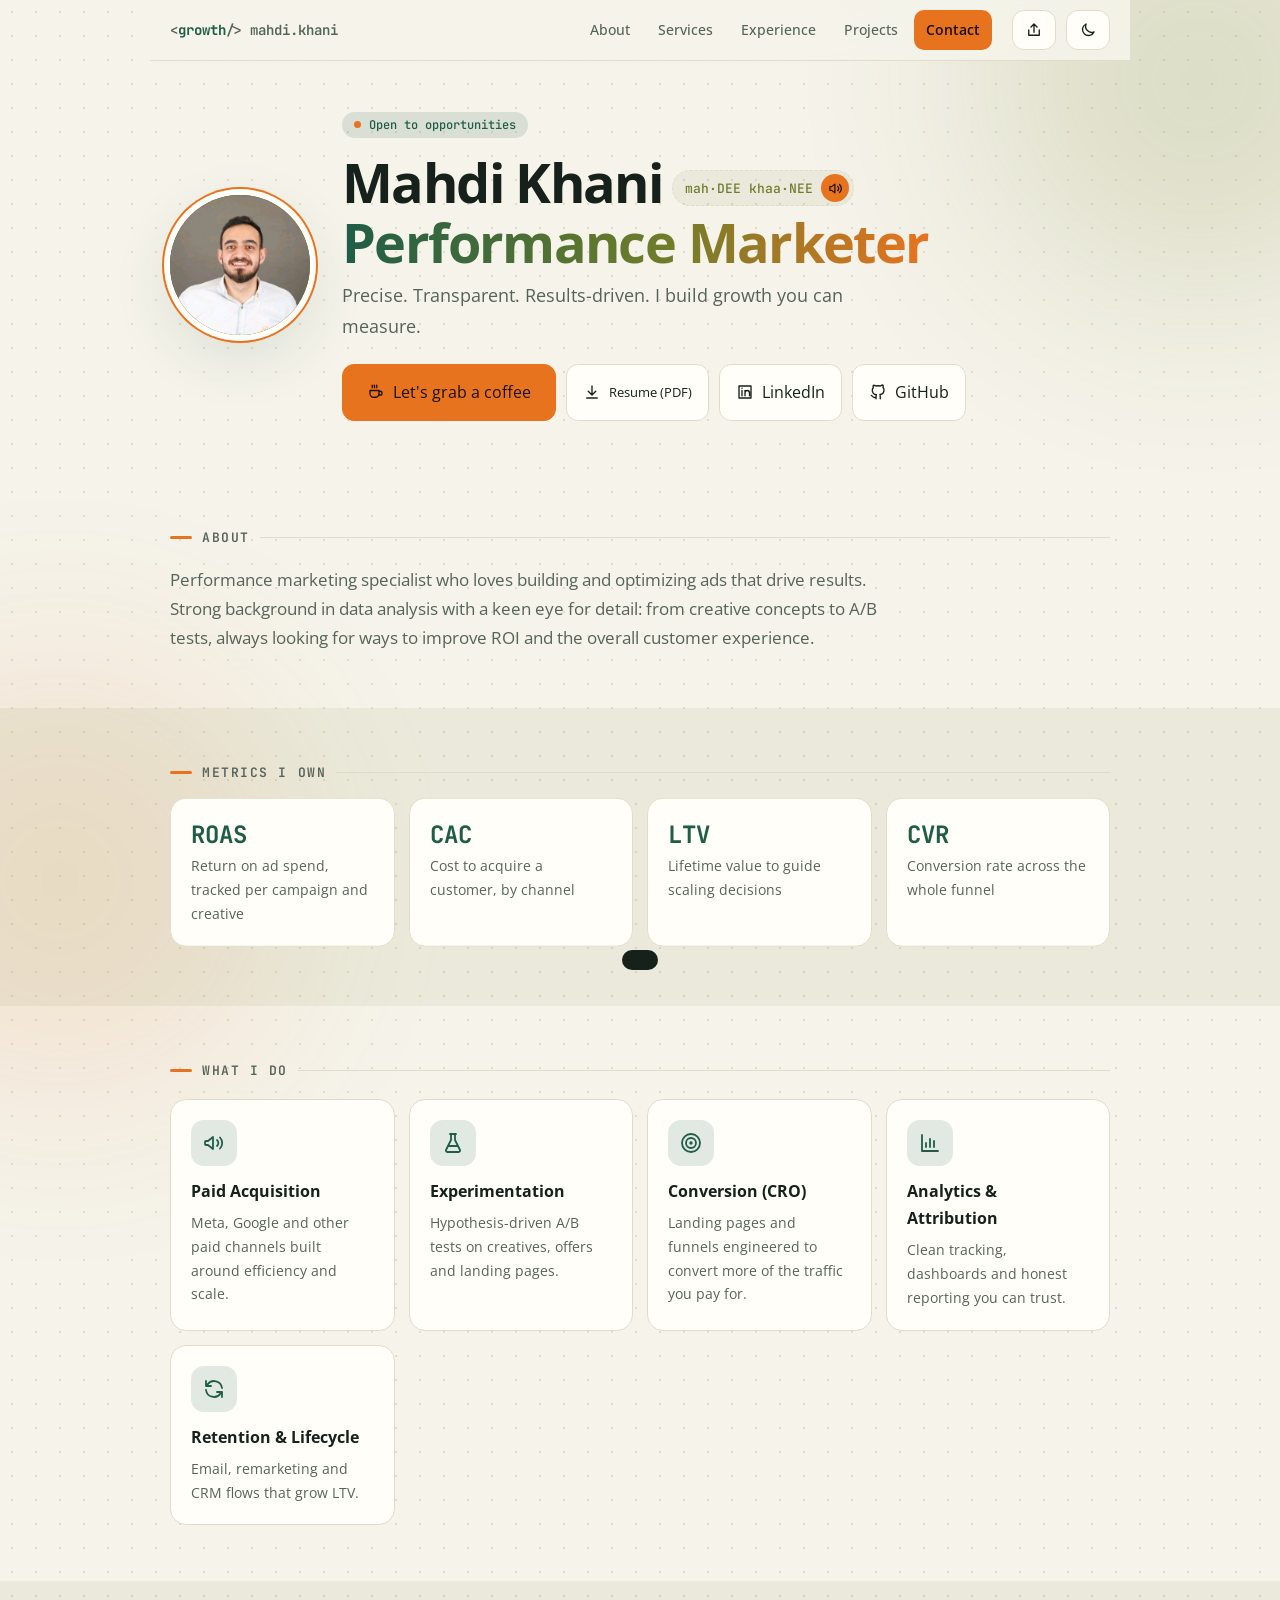
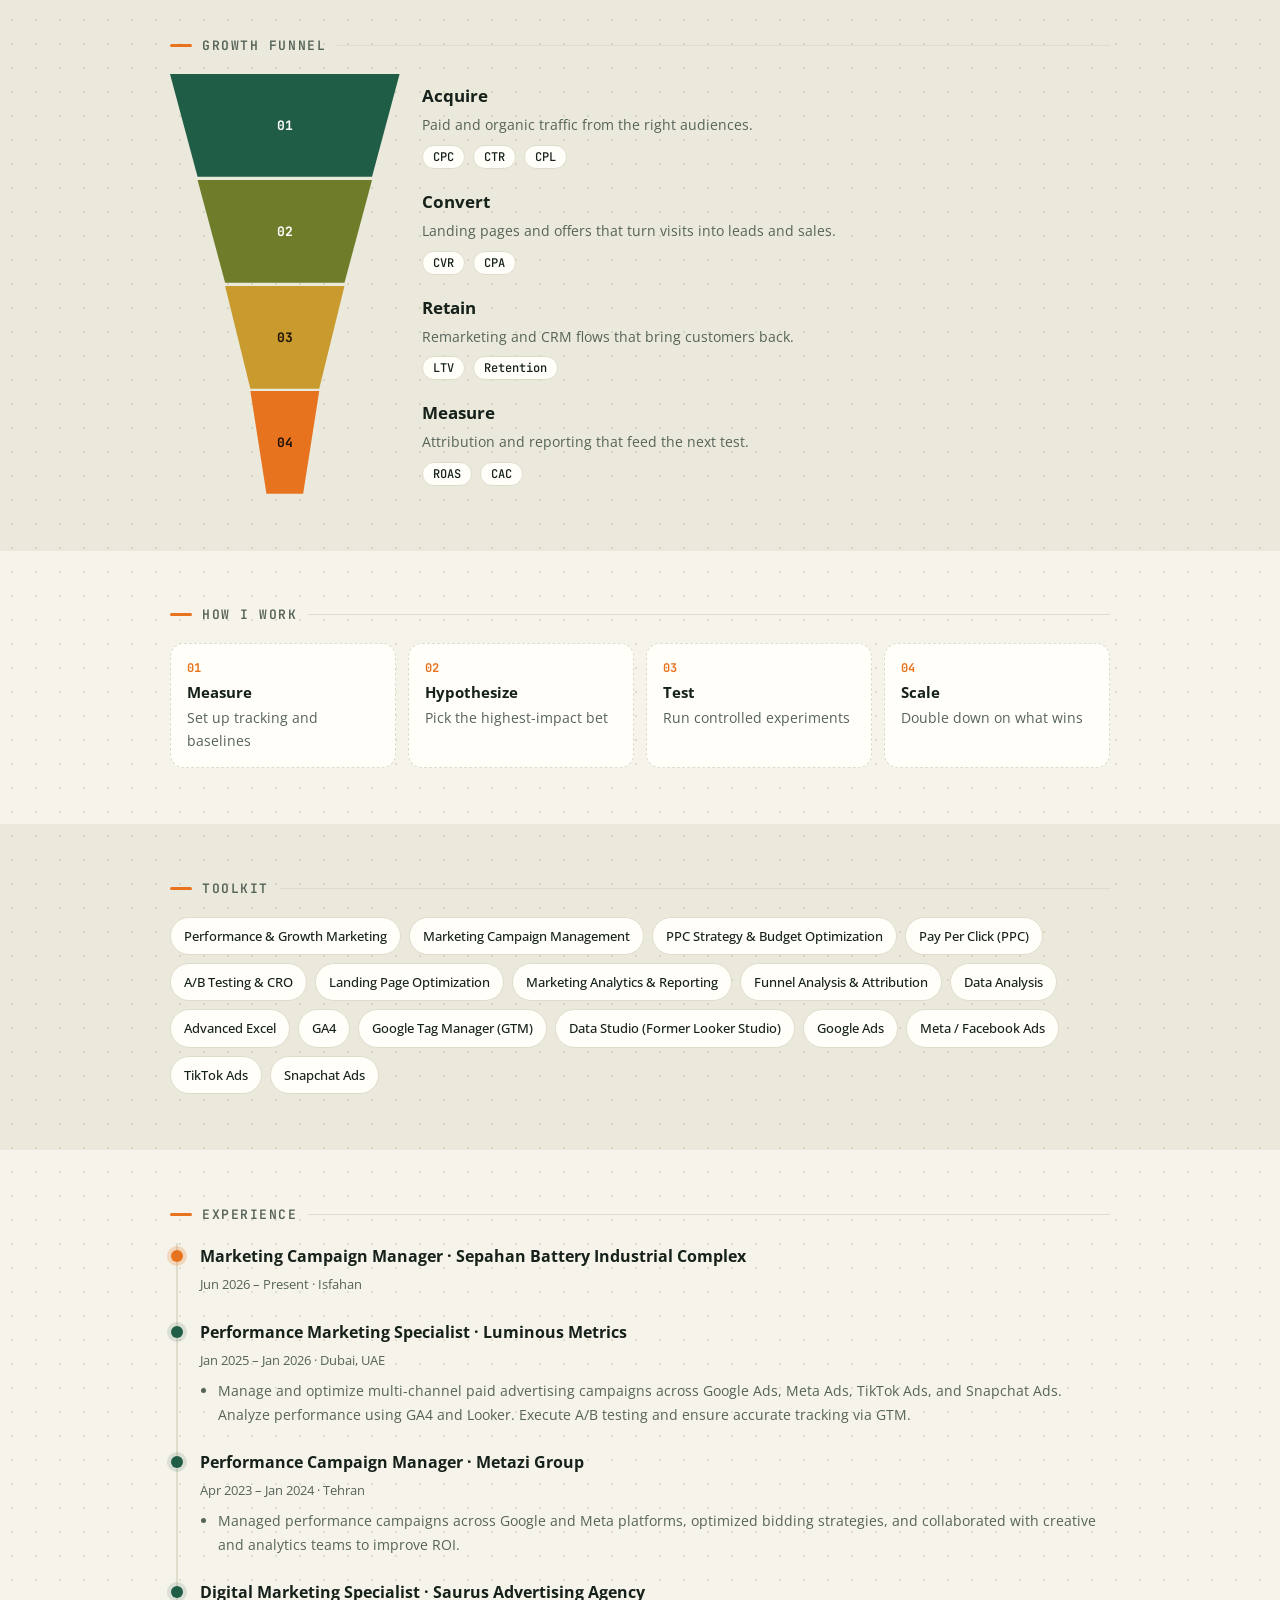
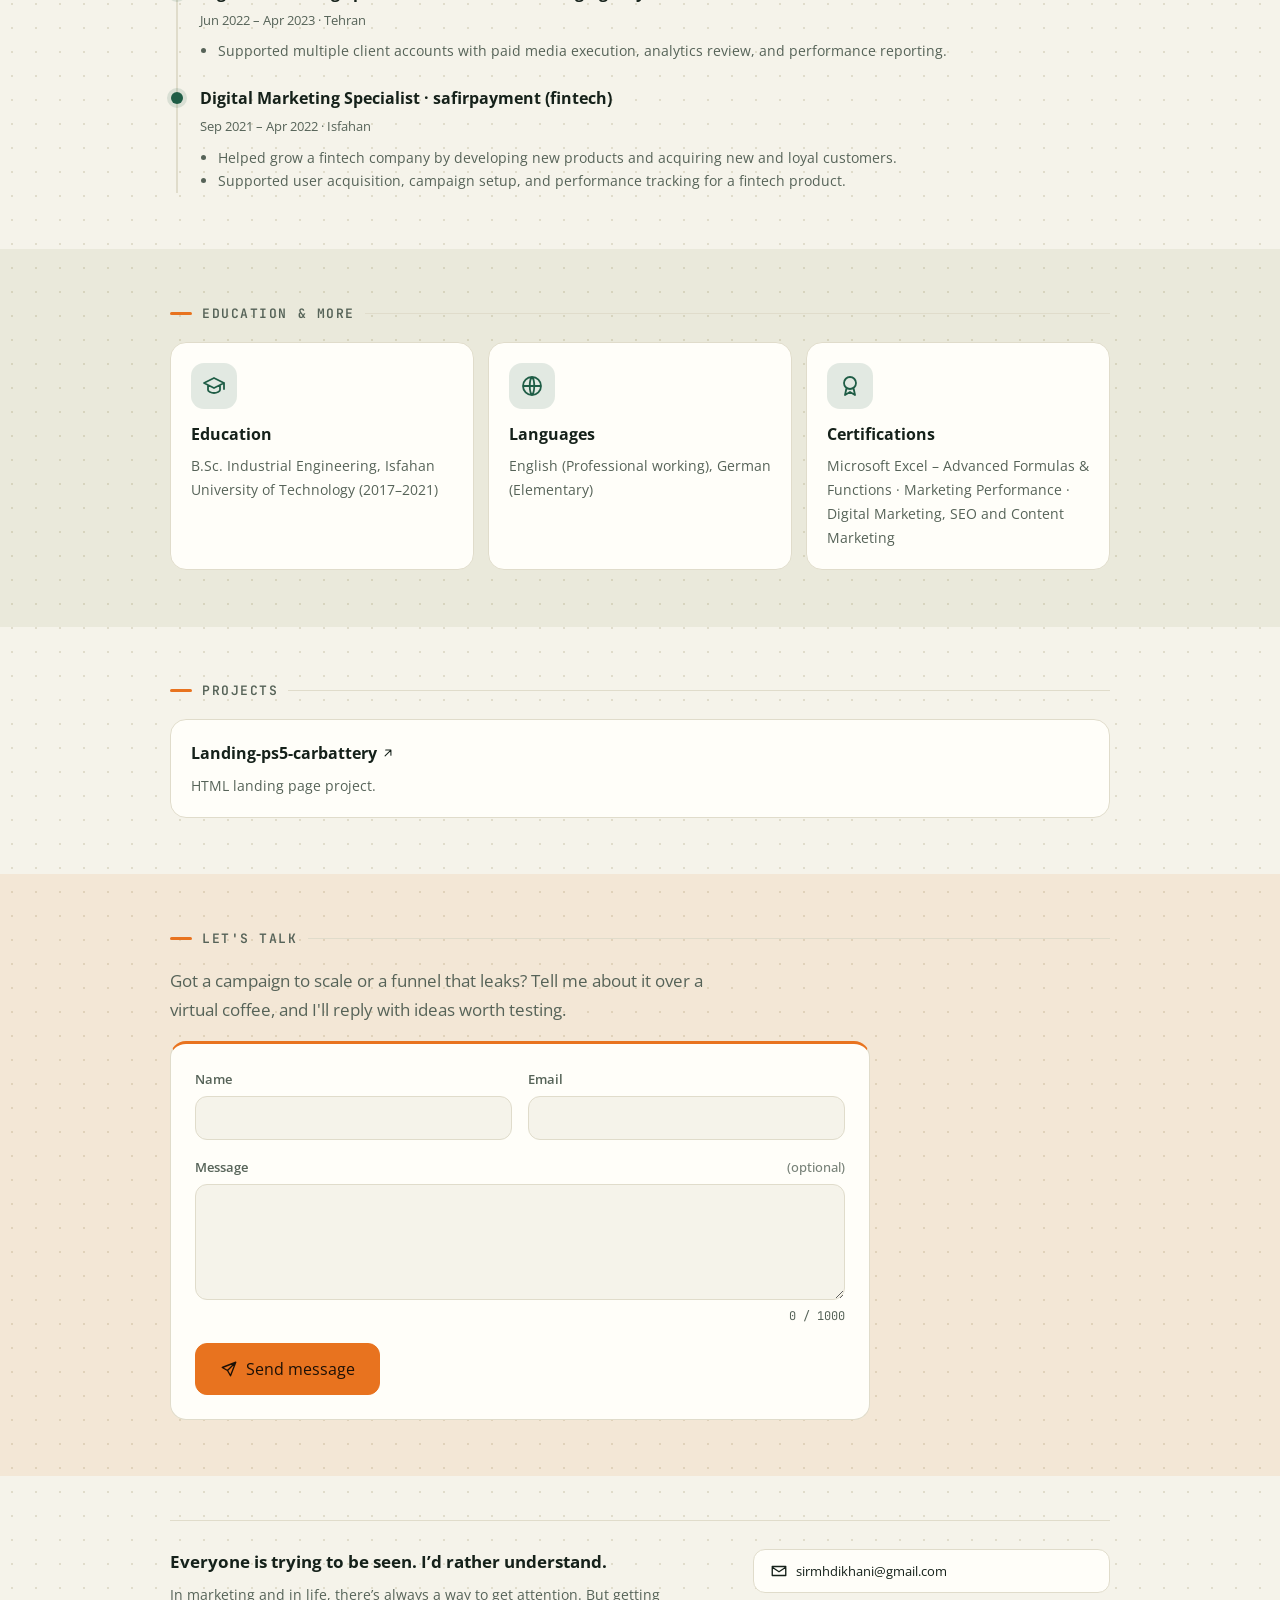
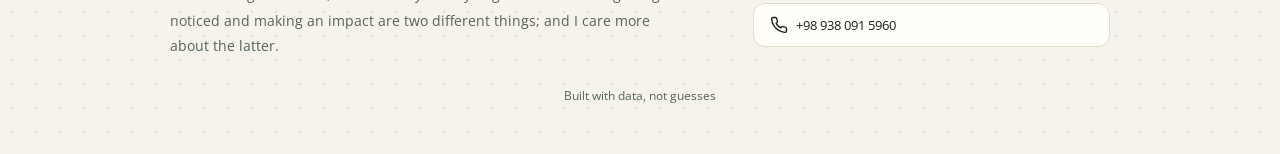
==== commit 1e13deac: "EMAIL + PHONE + FOOTER" ====
--- a/index.html
+++ b/index.html
@@ -2,6 +2,7 @@
 <html lang="en" dir="ltr">
 <head>
 <meta charset="utf-8">
+<script>try{var t=localStorage.getItem('th');if(t==='light'||t==='dark')document.documentElement.dataset.theme=t}catch(e){}</script>
 <!-- Google Tag Manager -->
 <script>(function(w,d,s,l,i){w[l]=w[l]||[];w[l].push({'gtm.start':
 new Date().getTime(),event:'gtm.js'});var f=d.getElementsByTagName(s)[0],
@@ -12,7 +13,8 @@
 <meta name="viewport" content="width=device-width, initial-scale=1, viewport-fit=cover">
 <title>Mahdi Khani | Performance Marketer & Growth Specialist</title>
 <meta name="description" content="Mahdi Khani: precise, transparent, results-driven performance marketer and growth specialist.">
-<meta name="theme-color" content="#1f5d46">
+<meta name="theme-color" content="#f5f3ea" media="(prefers-color-scheme: light)">
+<meta name="theme-color" content="#0b1410" media="(prefers-color-scheme: dark)">
 <link rel="icon" type="image/png" href="[data-uri]">
 <link rel="apple-touch-icon" href="[data-uri]">
 <link rel="stylesheet" href="https://fonts.googleapis.com/css2?family=Open+Sans:wght@400;500;600;700;800&family=JetBrains+Mono:wght@500&display=swap">
@@ -150,7 +152,14 @@
 .hp{position:absolute;inset-inline-start:0;top:0;opacity:0;height:0;width:0;overflow:hidden;pointer-events:none}
 #cfmsg{font-size:14px;color:var(--mute);margin:0}
 #cfmsg.ok{color:var(--acc);font-weight:600}
-footer{padding:36px 0 8px;text-align:center;color:var(--mute);font-size:13px}
+footer{padding:44px 0 8px;color:var(--mute);font-size:13px}
+.fgrid{display:grid;grid-template-columns:minmax(0,1.5fr) minmax(0,1fr);gap:28px 48px;align-items:start;border-top:1px solid var(--line);padding-top:28px}
+.fqh{margin:0 0 8px;color:var(--ink);font-size:17px;font-weight:700;line-height:1.5}
+.fqp{margin:0;color:var(--mute);font-size:14px;line-height:1.8;max-width:520px}
+.fct{display:flex;flex-direction:column;gap:10px;align-items:stretch}
+.fct .btn{justify-content:flex-start;text-decoration:none}
+.fb{margin:28px 0 0;text-align:center;font-size:12px}
+@media (max-width:700px){.fgrid{grid-template-columns:1fr}}
 .toast{position:fixed;bottom:calc(20px + env(safe-area-inset-bottom,0px));left:50%;transform:translateX(-50%) translateY(90px);background:var(--ink);color:var(--bg);padding:10px 18px;border-radius:12px;font-size:14px;transition:transform .6s var(--ease);z-index:20}
 .toast.on{transform:translateX(-50%)}
 /* reveal */
@@ -198,6 +207,9 @@
 }
 @media (prefers-reduced-motion:reduce){*{animation:none!important;transition:none!important}.rv{opacity:1}}
 @media (max-width:359px){.top{gap:6px}.top .row{gap:6px}.logo{font-size:12px}.btn.icon{padding:10px}}
+:root{color-scheme:light}
+:root[data-theme="dark"]{color-scheme:dark}
+@media (prefers-color-scheme:dark){:root:not([data-theme="light"]){color-scheme:dark}}
 </style>
 </head>
 <body>
@@ -257,7 +269,13 @@
       <div class="row" style="align-items:center"><button class="btn pri cta" id="send" type="submit" data-cta="form_submit" data-loc="contact"><i data-i="send"></i><span data-t="f_send"></span></button><p id="cfmsg" role="status"></p></div>
     </form>
   </section>
-  <footer data-t="footer"></footer>
+  <footer>
+    <div class="fgrid">
+      <div class="fq"><p class="fqh" data-t="q_h"></p><p class="fqp" data-t="q_p"></p></div>
+      <div class="fct" id="fcontact"></div>
+    </div>
+    <p class="fb" data-t="footer"></p>
+  </footer>
 </div>
 
 <a class="btn pri fab" id="fab" href="#s-contact" data-cta="fab_primary" data-loc="floating"><i data-i="coffee"></i><span data-t="cta"></span></a>
@@ -286,7 +304,7 @@
   tools:["Performance & Growth Marketing", "Marketing Campaign Management", "PPC Strategy & Budget Optimization", "Pay Per Click (PPC)", "A/B Testing & CRO", "Landing Page Optimization", "Marketing Analytics & Reporting", "Funnel Analysis & Attribution", "Data Analysis", "Advanced Excel", "GA4", "Google Tag Manager (GTM)", "Data Studio (Former Looker Studio)", "Google Ads", "Meta / Facebook Ads", "TikTok Ads", "Snapchat Ads"],
   certs:["Microsoft Excel – Advanced Formulas & Functions","Marketing Performance","Digital Marketing, SEO and Content Marketing"],
   limits:{name:[2,60],email:254,message:1000}};
-const P0="https://mhdi-khani.github.io/Landing-ps5-carbattery/";
+const P0="https://mhdikhani.ir/landing-ps5-carbattery/";
 const T={
 en:{ui:{title:"Mahdi Khani | Performance Marketer & Growth Specialist",name:"Mahdi Khani",pron:"mah·DEE khaa·NEE",
  nav_about:"About",nav_services:"Services",nav_exp:"Experience",nav_projects:"Projects",nav_contact:"Contact",
@@ -297,7 +315,7 @@
  e_name_req:"Please enter your name.",e_name_min:"Name must be at least 2 characters.",e_name_max:"Name must be 60 characters or fewer.",e_email_req:"Please enter your email.",e_email_bad:"Please enter a valid email, like name@example.com.",e_email_max:"Email must be 254 characters or fewer.",e_msg_max:"Message must be 1000 characters or fewer.",
  f_ok:"Thanks! Your message is on its way. I'll reply soon.",f_sending:"Sending…",f_fail:"Could not send. Please email me at ",f_mail:"Opening your email app…",f_subj:"Message from ",f_fix:"Please fix the highlighted fields.",
  pop_t:"Let's have a coffee, marketing-flavored.",pop_p:"Bring your funnel, your CAC or your wildest growth idea. I'll bring the data and a few experiments worth testing. It takes under a minute.",pop_cta:"Start the conversation",pop_later:"Maybe later",close:"Close",
- footer:"Built with data, not guesses",share_ok:"Link copied",share_fail:"Copy the link from the address bar"},
+ q_h:"Everyone is trying to be seen. I’d rather understand.",q_p:"In marketing and in life, there’s always a way to get attention. But getting noticed and making an impact are two different things; and I care more about the latter.",footer:"Built with data, not guesses",share_ok:"Link copied",share_fail:"Copy the link from the address bar"},
  title:"Performance Marketer & Growth Specialist",
  summary:"Performance marketing specialist who loves building and optimizing ads that drive results. Strong background in data analysis with a keen eye for detail: from creative concepts to A/B tests, always looking for ways to improve ROI and the overall customer experience.",
  kpis:[["ROAS","Return on ad spend, tracked per campaign and creative"],["CAC","Cost to acquire a customer, by channel"],["LTV","Lifetime value to guide scaling decisions"],["CVR","Conversion rate across the whole funnel"]],
@@ -321,7 +339,7 @@
  e_name_req:"لطفاً نام خود را وارد کنید.",e_name_min:"نام باید حداقل ۲ کاراکتر باشد.",e_name_max:"نام نباید بیشتر از ۶۰ کاراکتر باشد.",e_email_req:"لطفاً ایمیل خود را وارد کنید.",e_email_bad:"لطفاً یک ایمیل معتبر وارد کنید، مثل name@example.com.",e_email_max:"ایمیل نباید بیشتر از ۲۵۴ کاراکتر باشد.",e_msg_max:"پیام نباید بیشتر از ۱۰۰۰ کاراکتر باشد.",
  f_ok:"ممنون! پیام شما ارسال شد. به‌زودی پاسخ می‌دهم.",f_sending:"در حال ارسال…",f_fail:"ارسال نشد. لطفاً به این ایمیل پیام دهید: ",f_mail:"در حال باز کردن برنامه‌ی ایمیل…",f_subj:"پیام از ",f_fix:"لطفاً فیلدهای مشخص‌شده را اصلاح کنید.",
  pop_t:"یک قهوه با طعم مارکتینگ؟",pop_p:"Funnel، CAC یا جاه‌طلبانه‌ترین ایده‌ی رشدتان را بیاورید؛ داده و چند آزمایش ارزشمند از من. کمتر از یک دقیقه وقت می‌گیرد.",pop_cta:"شروع گفتگو",pop_later:"شاید بعداً",close:"بستن",
- footer:"ساخته‌شده با داده، نه حدس",share_ok:"لینک کپی شد",share_fail:"لینک را از نوار آدرس کپی کنید"},
+ q_h:"همه در تلاش‌اند بهتر دیده شوند؛ من ترجیح می‌دهم بهتر بفهمم.",q_p:"چه در بازاریابی، چه در زندگی، همیشه راهی برای جلب توجه وجود دارد. اما توجه گرفتن با اثر گذاشتن فرق دارد؛ و من به دومی بیشتر علاقه دارم.",footer:"ساخته‌شده با داده، نه حدس",share_ok:"لینک کپی شد",share_fail:"لینک را از نوار آدرس کپی کنید"},
  title:"Performance Marketer و Growth Specialist",
  summary:"متخصص Performance Marketing که عاشق ساخت و بهینه‌سازی تبلیغاتی است که نتیجه می‌دهند. با پیشینه‌ی قوی در تحلیل داده و دقت بالا در جزئیات؛ از ایده‌ی خلاقانه تا A/B Test، همیشه دنبال راهی برای بهبود ROI و تجربه‌ی مشتری هستم.",
  kpis:[["ROAS","بازگشت هزینه‌ی تبلیغات، به تفکیک کمپین و Creative"],["CAC","هزینه‌ی جذب مشتری، به تفکیک کانال"],["LTV","ارزش طول عمر مشتری برای تصمیم‌گیری درباره‌ی مقیاس"],["CVR","نرخ تبدیل در کل Funnel"]],
@@ -345,7 +363,7 @@
  e_name_req:"Bitte geben Sie Ihren Namen ein.",e_name_min:"Der Name muss mindestens 2 Zeichen lang sein.",e_name_max:"Der Name darf höchstens 60 Zeichen lang sein.",e_email_req:"Bitte geben Sie Ihre E-Mail-Adresse ein.",e_email_bad:"Bitte geben Sie eine gültige E-Mail-Adresse ein, z. B. name@example.com.",e_email_max:"Die E-Mail-Adresse darf höchstens 254 Zeichen lang sein.",e_msg_max:"Die Nachricht darf höchstens 1000 Zeichen lang sein.",
  f_ok:"Danke! Ihre Nachricht ist unterwegs. Ich melde mich bald.",f_sending:"Wird gesendet…",f_fail:"Senden fehlgeschlagen. Bitte schreiben Sie mir an ",f_mail:"E-Mail-App wird geöffnet…",f_subj:"Nachricht von ",f_fix:"Bitte korrigieren Sie die markierten Felder.",
  pop_t:"Ein Kaffee mit Marketing-Note?",pop_p:"Bringen Sie Ihren Funnel, Ihren CAC oder Ihre wildeste Wachstumsidee mit. Ich bringe die Daten und ein paar Experimente mit, die einen Test wert sind. Dauert weniger als eine Minute.",pop_cta:"Gespräch beginnen",pop_later:"Vielleicht später",close:"Schließen",
- footer:"Gebaut mit Daten, nicht mit Vermutungen",share_ok:"Link kopiert",share_fail:"Link aus der Adressleiste kopieren"},
+ q_h:"Alle wollen gesehen werden. Ich möchte lieber verstehen.",q_p:"Ob im Marketing oder im Leben – es gibt immer einen Weg, Aufmerksamkeit zu bekommen. Doch Aufmerksamkeit zu erregen und wirklich etwas zu bewirken, sind zwei verschiedene Dinge. Und Letzteres ist mir wichtiger.",footer:"Gebaut mit Daten, nicht mit Vermutungen",share_ok:"Link kopiert",share_fail:"Link aus der Adressleiste kopieren"},
  title:"Performance Marketer & Growth Specialist",
  summary:"Performance-Marketing-Spezialist, der gerne Anzeigen entwickelt und optimiert, die Ergebnisse liefern. Starker Hintergrund in der Datenanalyse und ein scharfer Blick fürs Detail: von kreativen Konzepten bis zu A/B Tests – immer auf der Suche nach Wegen, den ROI und das gesamte Kundenerlebnis zu verbessern.",
  kpis:[["ROAS","Return on Ad Spend, erfasst pro Kampagne und Creative"],["CAC","Kosten der Kundengewinnung, pro Kanal"],["LTV","Customer Lifetime Value als Grundlage für Skalierungsentscheidungen"],["CVR","Conversion Rate über den gesamten Funnel"]],
@@ -362,20 +380,26 @@
  projects:[["Landing-ps5-carbattery","HTML-Landingpage-Projekt.",P0]]}};
 
 const $=id=>document.getElementById(id);
-const ICONS={megaphone:"M3 11v2a1 1 0 0 0 1 1h2l5 4V6L6 10H4a1 1 0 0 0-1 1zM15 9a4 4 0 0 1 0 6M18 6.5a8 8 0 0 1 0 11",flask:"M9 3h6M10 3v6L5 19a1.5 1.5 0 0 0 1.3 2h11.4A1.5 1.5 0 0 0 19 19l-5-10V3M8 15h8",target:"M12 3a9 9 0 1 0 0 18 9 9 0 0 0 0-18zM12 7a5 5 0 1 0 0 10 5 5 0 0 0 0-10zM12 11.2a.8.8 0 1 0 0 1.6.8.8 0 0 0 0-1.6z",chart:"M4 20V4M4 20h16M8 16v-4M12 16V8M16 16v-6",refresh:"M20 11a8 8 0 0 0-14.5-3.5L4 9M4 4v5h5M4 13a8 8 0 0 0 14.5 3.5L20 15M20 20v-5h-5",cap:"M2 9l10-5 10 5-10 5zM6 11.5V16c0 1.5 3 3 6 3s6-1.5 6-3v-4.5M22 9v6",globe:"M12 3a9 9 0 1 0 0 18 9 9 0 0 0 0-18zM3 12h18M12 3c3 3 3 15 0 18M12 3c-3 3-3 15 0 18",award:"M12 3a6 6 0 1 0 0 12 6 6 0 0 0 0-12zM8.5 14l-1.5 7 5-3 5 3-1.5-7",mail:"M3 6h18v12H3zM3 7l9 6 9-6",download:"M12 4v11M7 11l5 5 5-5M5 20h14",share:"M12 15V4M8 8l4-4 4 4M5 12v7h14v-7",moon:"M20 14.5A8 8 0 0 1 9.5 4 8 8 0 1 0 20 14.5z",sun:"M12 8a4 4 0 1 0 0 8 4 4 0 0 0 0-8zM12 2v2M12 20v2M2 12h2M20 12h2M4.9 4.9l1.4 1.4M17.7 17.7l1.4 1.4M4.9 19.1l1.4-1.4M17.7 6.3l1.4-1.4",linkedin:"M4 4h16v16H4zM8 10v7M8 7v.01M12 17v-7M12 13a3 3 0 0 1 6 0v4",github:"M9 19c-4 1.5-4-2-6-2.5M15 21v-3.5c0-1 .1-1.5-.5-2.2 2.8-.3 5.5-1.4 5.5-6a4.7 4.7 0 0 0-1.3-3.3 4.4 4.4 0 0 0-.1-3.3s-1-.3-3.4 1.3a11.7 11.7 0 0 0-6 0C6.8 2.8 5.8 3.1 5.8 3.1a4.4 4.4 0 0 0-.1 3.3A4.7 4.7 0 0 0 4.4 9.7c0 4.6 2.7 5.7 5.5 6-.6.6-.6 1.2-.5 2.2V21",arrow:"M7 17L17 7M8 7h9v9",menu:"M4 7h16M4 12h16M4 17h16",close:"M6 6l12 12M18 6L6 18",play:"M8 5v14l11-7z",pause:"M8 5v14M16 5v14",speaker:"M11 5L6 9H3v6h3l5 4zM15.5 8.5a5 5 0 0 1 0 7M18.5 5.5a9 9 0 0 1 0 13",send:"M21 3L10 14M21 3l-7 18-4-7-7-4z",coffee:"M4 10h12v4a5 5 0 0 1-5 5H9a5 5 0 0 1-5-5zM16 11h1.5a2.5 2.5 0 0 1 0 5H16M7 3v3M10 3v3M13 3v3"};
+const ICONS={phone:"M22 16.92v3a2 2 0 0 1-2.18 2 19.79 19.79 0 0 1-8.63-3.07 19.5 19.5 0 0 1-6-6 19.79 19.79 0 0 1-3.07-8.67A2 2 0 0 1 4.11 2h3a2 2 0 0 1 2 1.72c.13.96.36 1.9.7 2.81a2 2 0 0 1-.45 2.11L8.09 9.91a16 16 0 0 0 6 6l1.27-1.27a2 2 0 0 1 2.11-.45c.91.34 1.85.57 2.81.7A2 2 0 0 1 22 16.92z",megaphone:"M3 11v2a1 1 0 0 0 1 1h2l5 4V6L6 10H4a1 1 0 0 0-1 1zM15 9a4 4 0 0 1 0 6M18 6.5a8 8 0 0 1 0 11",flask:"M9 3h6M10 3v6L5 19a1.5 1.5 0 0 0 1.3 2h11.4A1.5 1.5 0 0 0 19 19l-5-10V3M8 15h8",target:"M12 3a9 9 0 1 0 0 18 9 9 0 0 0 0-18zM12 7a5 5 0 1 0 0 10 5 5 0 0 0 0-10zM12 11.2a.8.8 0 1 0 0 1.6.8.8 0 0 0 0-1.6z",chart:"M4 20V4M4 20h16M8 16v-4M12 16V8M16 16v-6",refresh:"M20 11a8 8 0 0 0-14.5-3.5L4 9M4 4v5h5M4 13a8 8 0 0 0 14.5 3.5L20 15M20 20v-5h-5",cap:"M2 9l10-5 10 5-10 5zM6 11.5V16c0 1.5 3 3 6 3s6-1.5 6-3v-4.5M22 9v6",globe:"M12 3a9 9 0 1 0 0 18 9 9 0 0 0 0-18zM3 12h18M12 3c3 3 3 15 0 18M12 3c-3 3-3 15 0 18",award:"M12 3a6 6 0 1 0 0 12 6 6 0 0 0 0-12zM8.5 14l-1.5 7 5-3 5 3-1.5-7",mail:"M3 6h18v12H3zM3 7l9 6 9-6",download:"M12 4v11M7 11l5 5 5-5M5 20h14",share:"M12 15V4M8 8l4-4 4 4M5 12v7h14v-7",moon:"M20 14.5A8 8 0 0 1 9.5 4 8 8 0 1 0 20 14.5z",sun:"M12 8a4 4 0 1 0 0 8 4 4 0 0 0 0-8zM12 2v2M12 20v2M2 12h2M20 12h2M4.9 4.9l1.4 1.4M17.7 17.7l1.4 1.4M4.9 19.1l1.4-1.4M17.7 6.3l1.4-1.4",linkedin:"M4 4h16v16H4zM8 10v7M8 7v.01M12 17v-7M12 13a3 3 0 0 1 6 0v4",github:"M9 19c-4 1.5-4-2-6-2.5M15 21v-3.5c0-1 .1-1.5-.5-2.2 2.8-.3 5.5-1.4 5.5-6a4.7 4.7 0 0 0-1.3-3.3 4.4 4.4 0 0 0-.1-3.3s-1-.3-3.4 1.3a11.7 11.7 0 0 0-6 0C6.8 2.8 5.8 3.1 5.8 3.1a4.4 4.4 0 0 0-.1 3.3A4.7 4.7 0 0 0 4.4 9.7c0 4.6 2.7 5.7 5.5 6-.6.6-.6 1.2-.5 2.2V21",arrow:"M7 17L17 7M8 7h9v9",menu:"M4 7h16M4 12h16M4 17h16",close:"M6 6l12 12M18 6L6 18",play:"M8 5v14l11-7z",pause:"M8 5v14M16 5v14",speaker:"M11 5L6 9H3v6h3l5 4zM15.5 8.5a5 5 0 0 1 0 7M18.5 5.5a9 9 0 0 1 0 13",send:"M21 3L10 14M21 3l-7 18-4-7-7-4z",coffee:"M4 10h12v4a5 5 0 0 1-5 5H9a5 5 0 0 1-5-5zM16 11h1.5a2.5 2.5 0 0 1 0 5H16M7 3v3M10 3v3M13 3v3"};
 const ic=n=>n==='coffee'?'<svg class="i" viewBox="0 0 24 24" aria-hidden="true"><path d="M4 10h12v4a5 5 0 0 1-5 5H9a5 5 0 0 1-5-5zM16 11h1.5a2.5 2.5 0 0 1 0 5H16"/><path class="stm" d="M7 6.2c1-1.1-1-2 0-3.2"/><path class="stm s2" d="M10 6.2c1-1.1-1-2 0-3.2"/><path class="stm s3" d="M13 6.2c1-1.1-1-2 0-3.2"/></svg>':'<svg class="i" viewBox="0 0 24 24" aria-hidden="true"><path d="'+ICONS[n]+'"/></svg>';
 const esc=s=>String(s).replace(/[&<>"]/g,c=>({"&":"&amp;","<":"&lt;",">":"&gt;",'"':"&quot;"}[c]));
 const root=document.documentElement;
-/* language: English by default; ?lang=fa Persian, ?lang=de German */
+/* language from the path: / = English, /fa = Persian, /de = German (the old ?lang=fa still works as a fallback) */
+const pSeg=(location.pathname.split('/').filter(x=>x&&!/^index\.html?$/i.test(x)).pop()||'').toLowerCase();
 const qLang=new URLSearchParams(location.search).get('lang');
-const lang=qLang==='fa'||qLang==='de'?qLang:'en';
+const lang=pSeg==='fa'||pSeg==='de'?pSeg:(qLang==='fa'||qLang==='de'?qLang:'en');
 const L=T[lang],U=L.ui;
 /* dataLayer */
 window.dataLayer=window.dataLayer||[];
 const dl=o=>window.dataLayer.push(Object.assign({page_language:lang},o));
 const ss={get(k){try{return sessionStorage.getItem(k)}catch(e){return null}},set(k,v){try{sessionStorage.setItem(k,v)}catch(e){}}};
 const cur=()=>root.dataset.theme||(matchMedia('(prefers-color-scheme:dark)').matches?'dark':'light');
-function paint(){$('theme').innerHTML=ic(cur()==='dark'?'sun':'moon');$('theme').setAttribute('aria-label',cur()==='dark'?'Light mode':'Dark mode')}
+function paint(){
+  $('theme').innerHTML=ic(cur()==='dark'?'sun':'moon');
+  $('theme').setAttribute('aria-label',cur()==='dark'?'Light mode':'Dark mode');
+  const c=cur()==='dark'?'#0b1410':'#f5f3ea';
+  document.querySelectorAll('meta[name="theme-color"]').forEach(m=>{m.setAttribute('content',c);m.removeAttribute('media')});
+}
 function stagger(sel){document.querySelectorAll(sel).forEach(p=>[...p.children].forEach((c,i)=>c.style.setProperty('--i',i)))}
 const FC=[['#1f5d46','#fff'],['#6f7d2a','#fff'],['#c99a2e','#1c1006'],['#e8731f','#1c1006']];
 function render(){
@@ -393,13 +417,14 @@
   $('loop').innerHTML=L.loop.map(l=>`<div><b>${esc(l[0])}</b><span>${esc(l[1])}</span></div>`).join('');
   $('tools').innerHTML=D.tools.map(t=>`<span class="chip">${esc(t)}</span>`).join('');
   $('exp').innerHTML=L.experience.map(e=>`<div class="it"><h3>${esc(e.role)} · ${esc(e.company)}</h3><small>${esc(e.period)}</small>${e.points.length?'<ul>'+e.points.map(p=>`<li>${esc(p)}</li>`).join('')+'</ul>':''}</div>`).join('');
-  $('edu').innerHTML=[['cap',U.c_edu,L.education],['globe',U.c_lang,L.languages],['award',U.c_cert,D.certs.join(' · ')]].map(c=>`<div class="card"><div class="ico">${ic(c[0])}</div><h3>${esc(c[1])}</h3><p>${esc(c[2])}</p></div>`).join('')+`<div class="card"><div class="ico">${ic('mail')}</div><h3>${esc(U.c_mail)}</h3><p><a href="mailto:${D.email}" dir="ltr" data-cta="email_link" data-loc="education">${D.email}</a></p></div>`;
+  $('edu').innerHTML=[['cap',U.c_edu,L.education],['globe',U.c_lang,L.languages],['award',U.c_cert,D.certs.join(' · ')]].map(c=>`<div class="card"><div class="ico">${ic(c[0])}</div><h3>${esc(c[1])}</h3><p>${esc(c[2])}</p></div>`).join('');
+  $('fcontact').innerHTML=`<a class="btn" href="mailto:${D.email}" data-cta="email_link" data-loc="footer">${ic('mail')}<span dir="ltr">${D.email}</span></a><a class="btn" href="tel:+98${D.phone.replace(/^0/,'')}" data-cta="phone_link" data-loc="footer">${ic('phone')}<span dir="ltr">${lang==='fa'?D.phone:'+98 '+D.phone.slice(1,4)+' '+D.phone.slice(4,7)+' '+D.phone.slice(7)}</span></a>`;
   $('projects').innerHTML=L.projects.map(p=>`<a class="card" style="text-decoration:none" href="${p[2]}" target="_blank" rel="noopener" data-cta="project_${esc(p[0])}" data-loc="projects"><h3>${esc(p[0])} ${ic('arrow')}</h3><p>${esc(p[1])}</p></a>`).join('');
   document.querySelectorAll('[data-i]').forEach(e=>e.innerHTML=ic(e.dataset.i));
   stagger('#kpis,#services,#loop,#tools,#exp,#edu,#projects,#funnel');paint();
 }
-try{const t=localStorage.getItem('th');if(t)root.dataset.theme=t}catch(e){}
 render();
+  matchMedia('(prefers-color-scheme:dark)').addEventListener('change',()=>{if(!root.dataset.theme)paint()});
 /* Profile photo 5s, 3D 360-degree turn, logo 3s, and back (loops, all languages).
    Tap or swipe left/right on it to turn it yourself; the automatic timer then continues from the new state. */
 (function(){
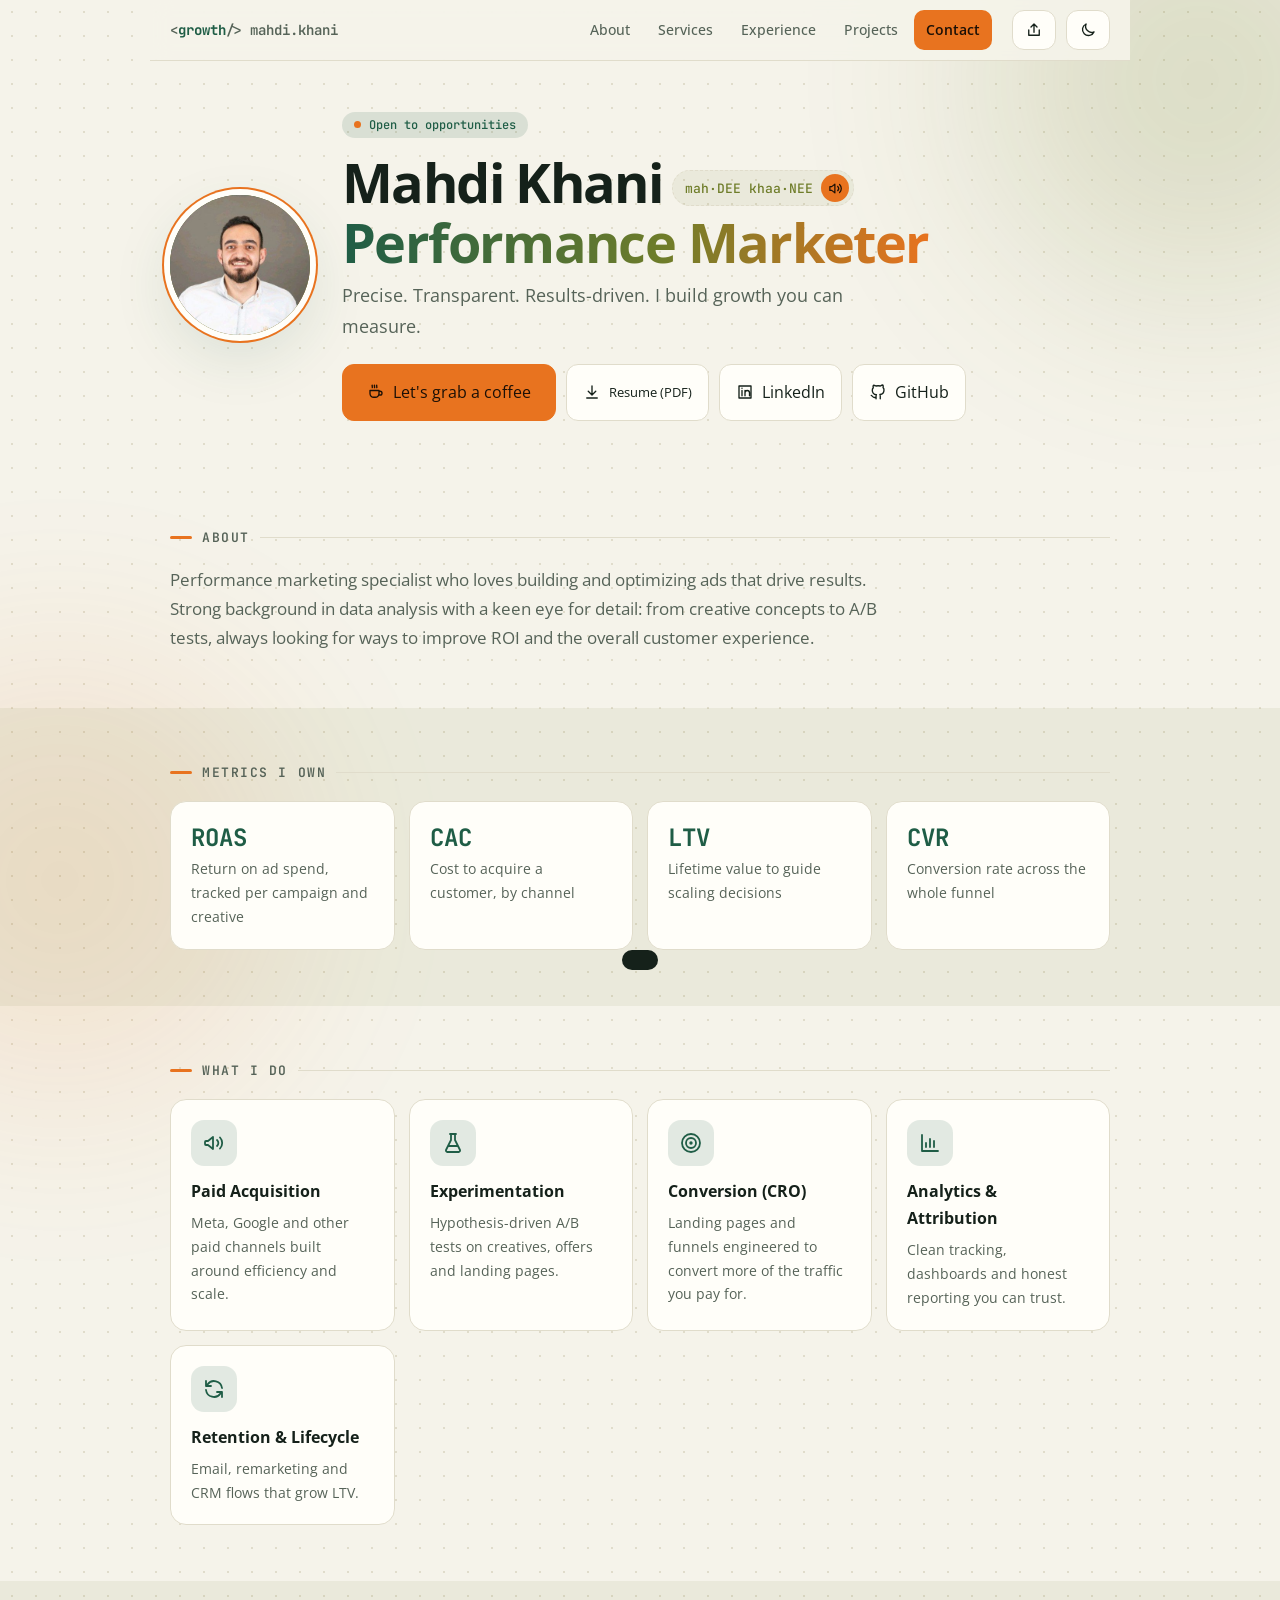
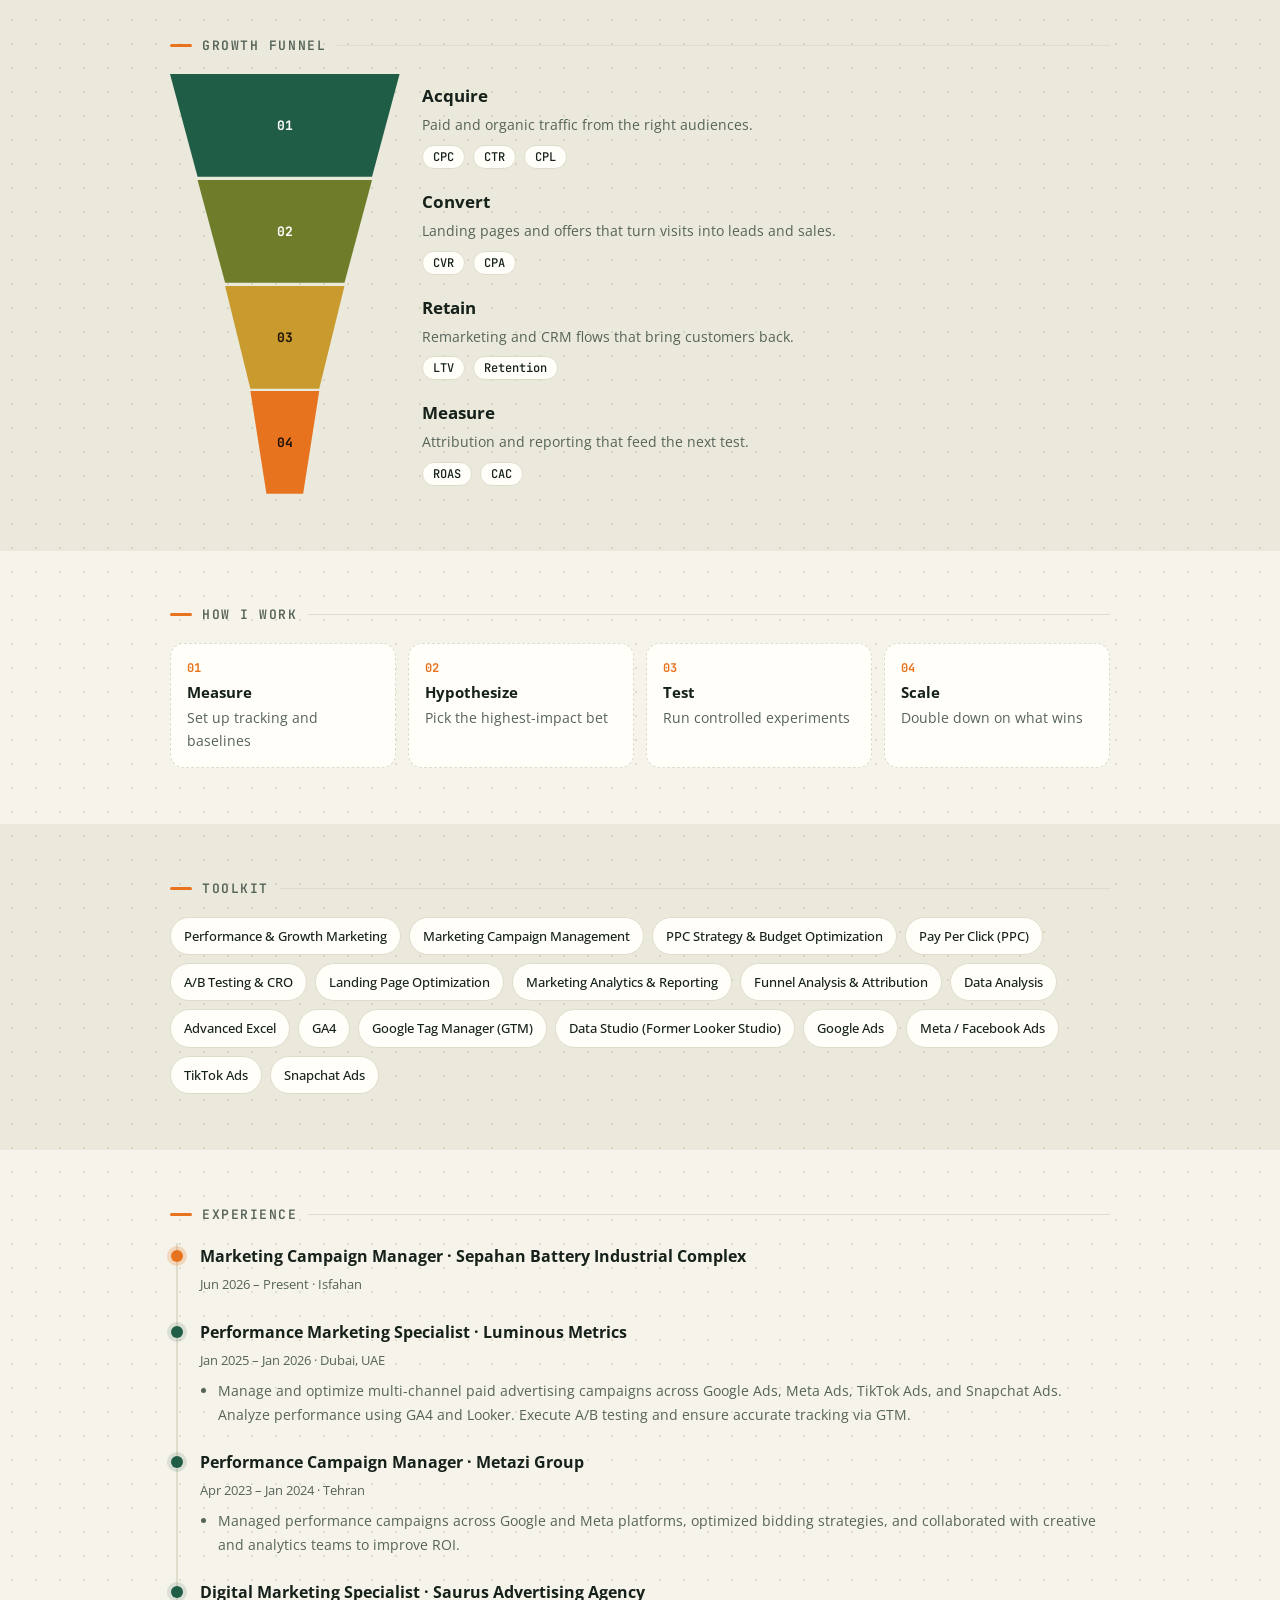
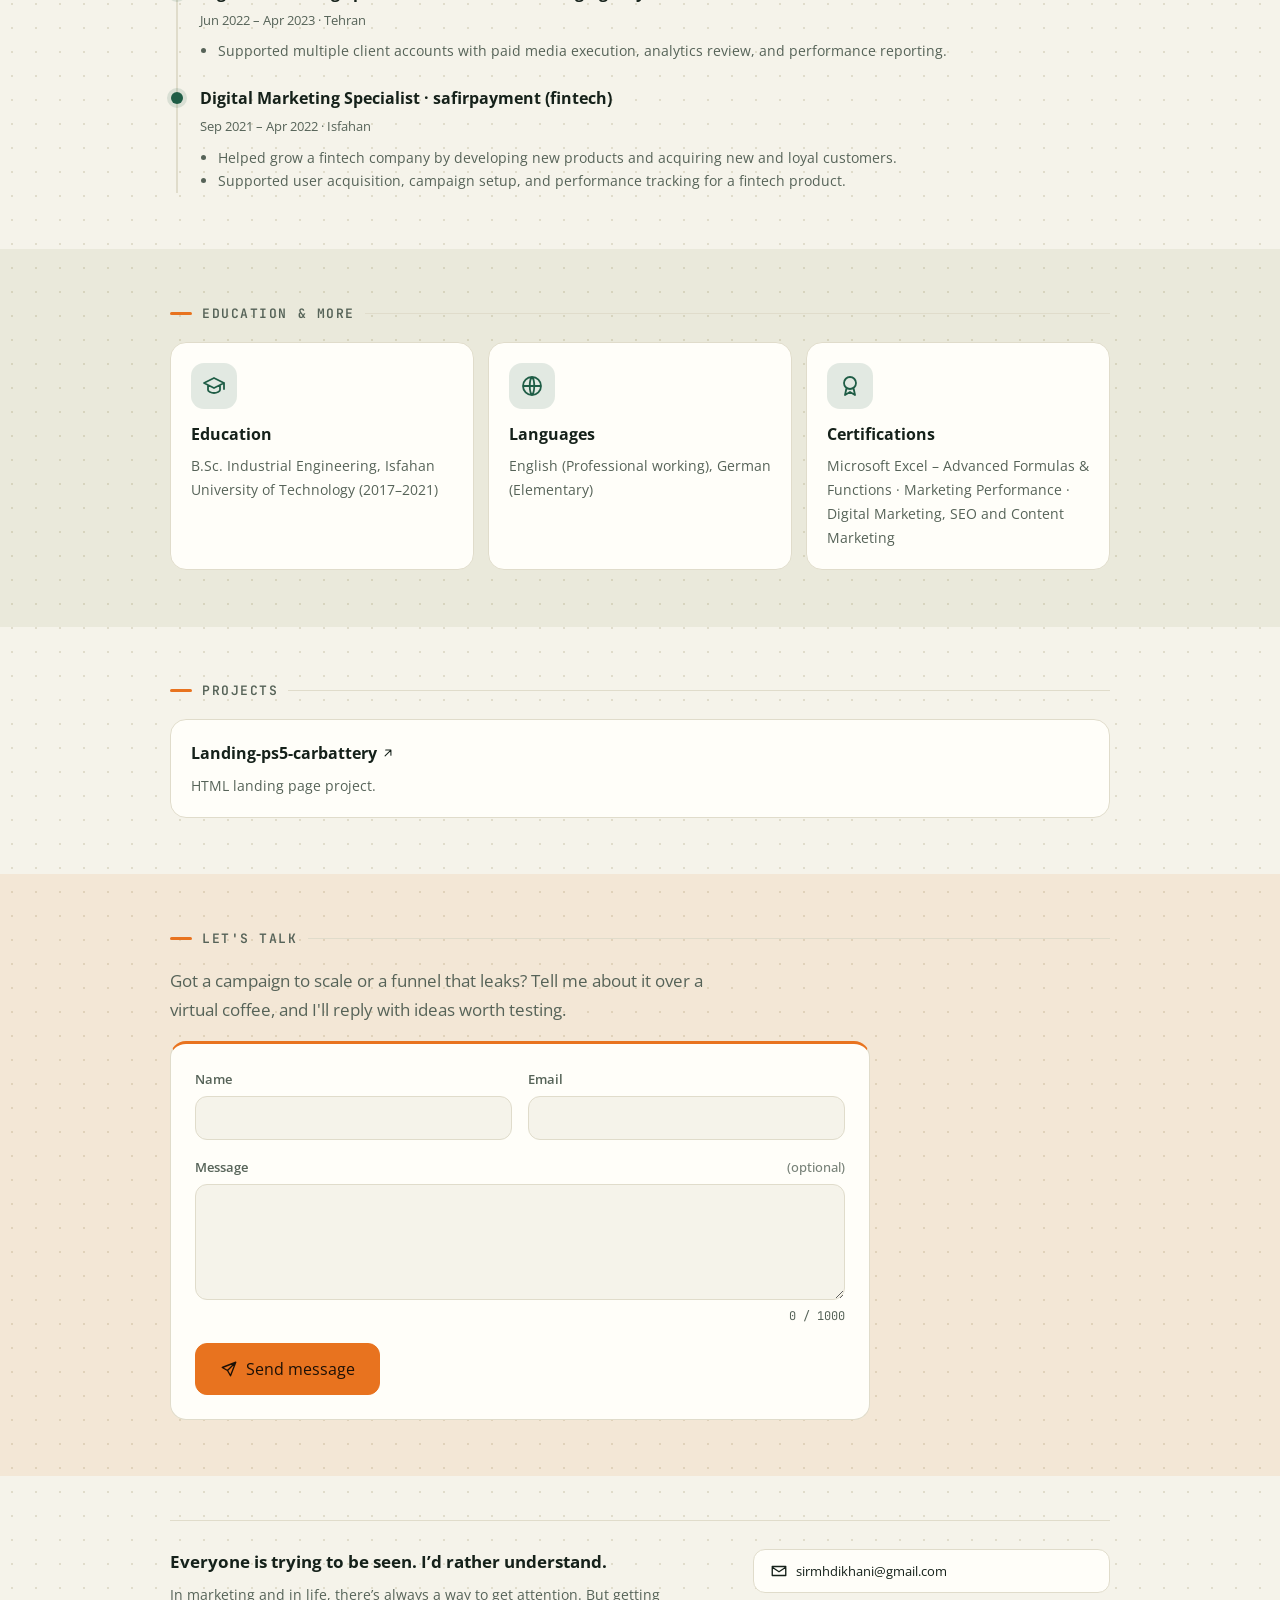
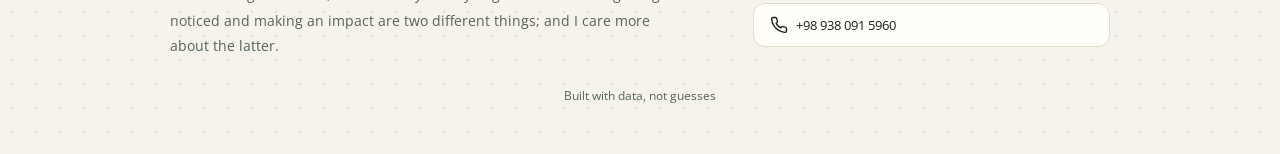
==== commit 1fbccec1: "Update index.html" ====
--- a/index.html
+++ b/index.html
@@ -363,7 +363,7 @@
  e_name_req:"Bitte geben Sie Ihren Namen ein.",e_name_min:"Der Name muss mindestens 2 Zeichen lang sein.",e_name_max:"Der Name darf höchstens 60 Zeichen lang sein.",e_email_req:"Bitte geben Sie Ihre E-Mail-Adresse ein.",e_email_bad:"Bitte geben Sie eine gültige E-Mail-Adresse ein, z. B. name@example.com.",e_email_max:"Die E-Mail-Adresse darf höchstens 254 Zeichen lang sein.",e_msg_max:"Die Nachricht darf höchstens 1000 Zeichen lang sein.",
  f_ok:"Danke! Ihre Nachricht ist unterwegs. Ich melde mich bald.",f_sending:"Wird gesendet…",f_fail:"Senden fehlgeschlagen. Bitte schreiben Sie mir an ",f_mail:"E-Mail-App wird geöffnet…",f_subj:"Nachricht von ",f_fix:"Bitte korrigieren Sie die markierten Felder.",
  pop_t:"Ein Kaffee mit Marketing-Note?",pop_p:"Bringen Sie Ihren Funnel, Ihren CAC oder Ihre wildeste Wachstumsidee mit. Ich bringe die Daten und ein paar Experimente mit, die einen Test wert sind. Dauert weniger als eine Minute.",pop_cta:"Gespräch beginnen",pop_later:"Vielleicht später",close:"Schließen",
- q_h:"Alle wollen gesehen werden. Ich möchte lieber verstehen.",q_p:"Ob im Marketing oder im Leben – es gibt immer einen Weg, Aufmerksamkeit zu bekommen. Doch Aufmerksamkeit zu erregen und wirklich etwas zu bewirken, sind zwei verschiedene Dinge. Und Letzteres ist mir wichtiger.",footer:"Gebaut mit Daten, nicht mit Vermutungen",share_ok:"Link kopiert",share_fail:"Link aus der Adressleiste kopieren"},
+ q_h:"Alle wollen gesehen werden. Ich möchte lieber verstehen.",q_p:"Ob im Marketing oder im Leben, es gibt immer einen Weg, Aufmerksamkeit zu bekommen. Doch Aufmerksamkeit zu erregen und wirklich etwas zu bewirken, sind zwei verschiedene Dinge. Und Letzteres ist mir wichtiger.",footer:"Gebaut mit Daten, nicht mit Vermutungen",share_ok:"Link kopiert",share_fail:"Link aus der Adressleiste kopieren"},
  title:"Performance Marketer & Growth Specialist",
  summary:"Performance-Marketing-Spezialist, der gerne Anzeigen entwickelt und optimiert, die Ergebnisse liefern. Starker Hintergrund in der Datenanalyse und ein scharfer Blick fürs Detail: von kreativen Konzepten bis zu A/B Tests – immer auf der Suche nach Wegen, den ROI und das gesamte Kundenerlebnis zu verbessern.",
  kpis:[["ROAS","Return on Ad Spend, erfasst pro Kampagne und Creative"],["CAC","Kosten der Kundengewinnung, pro Kanal"],["LTV","Customer Lifetime Value als Grundlage für Skalierungsentscheidungen"],["CVR","Conversion Rate über den gesamten Funnel"]],
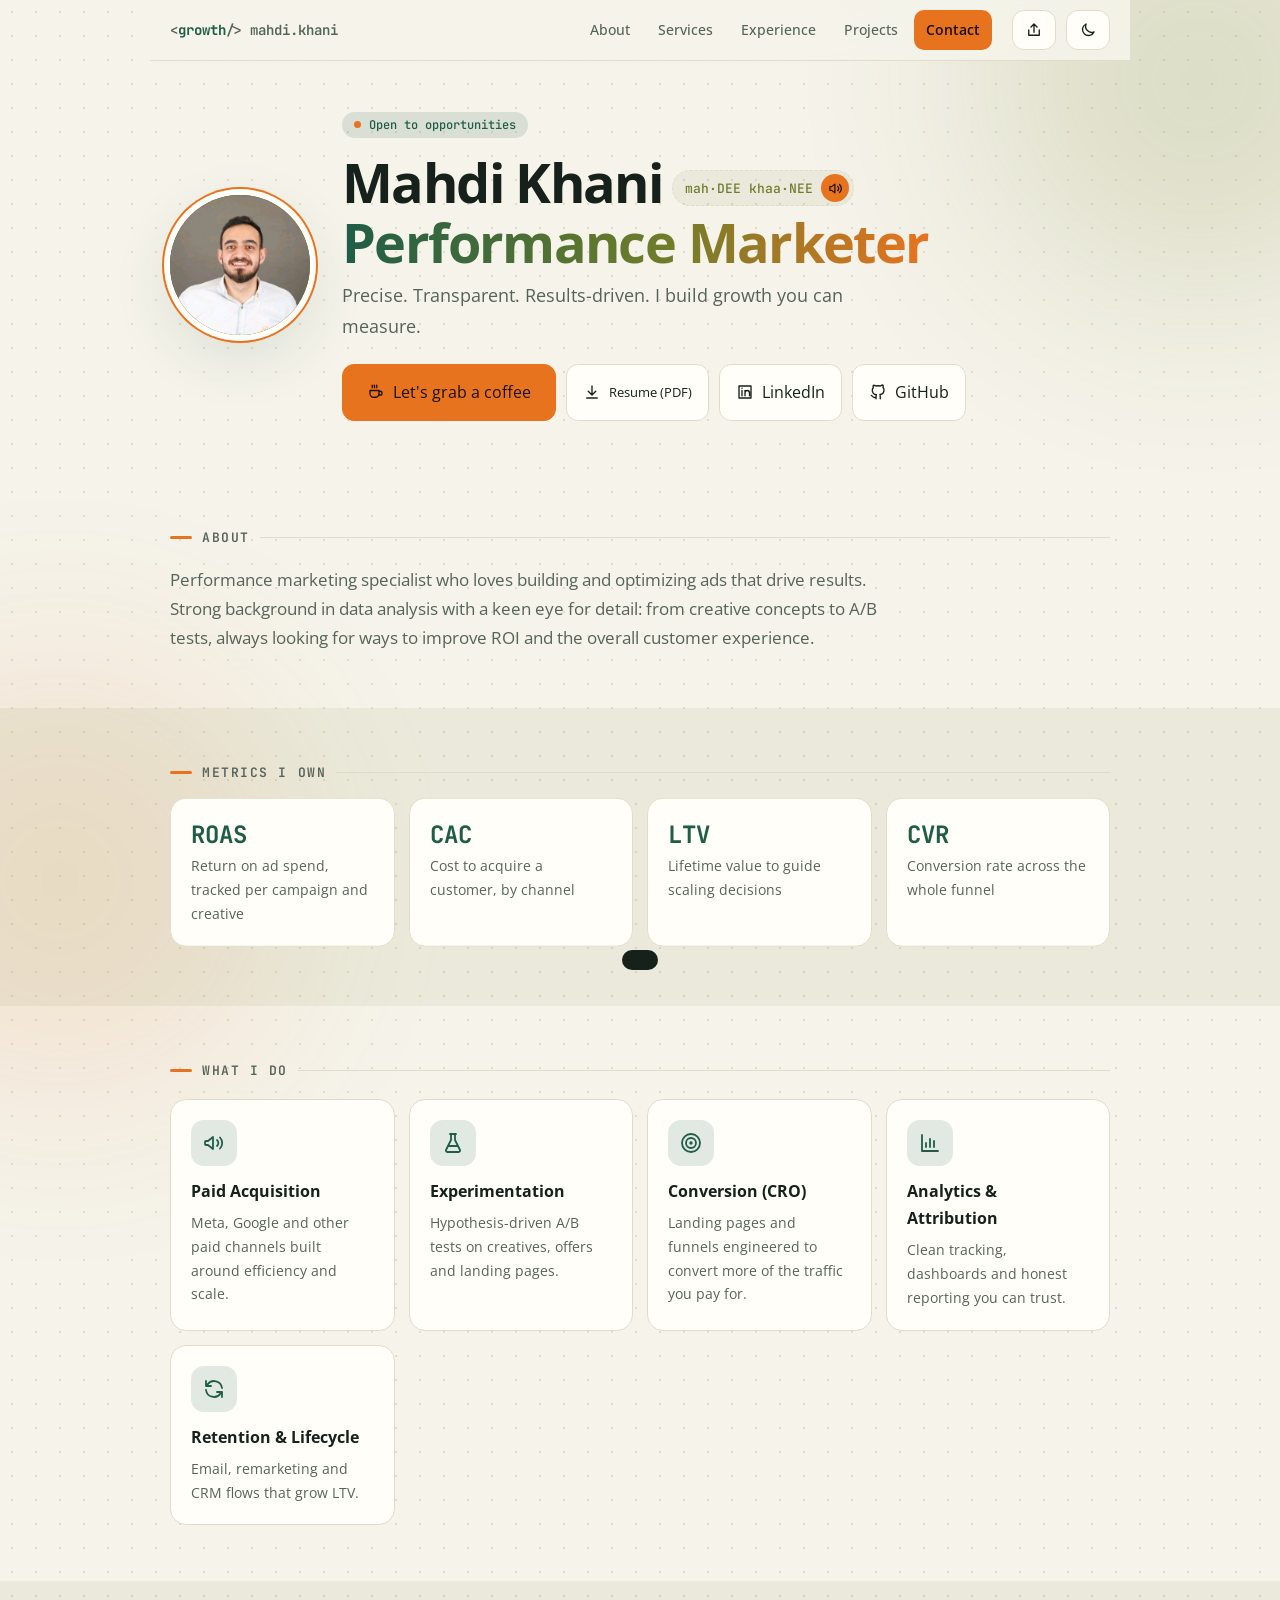
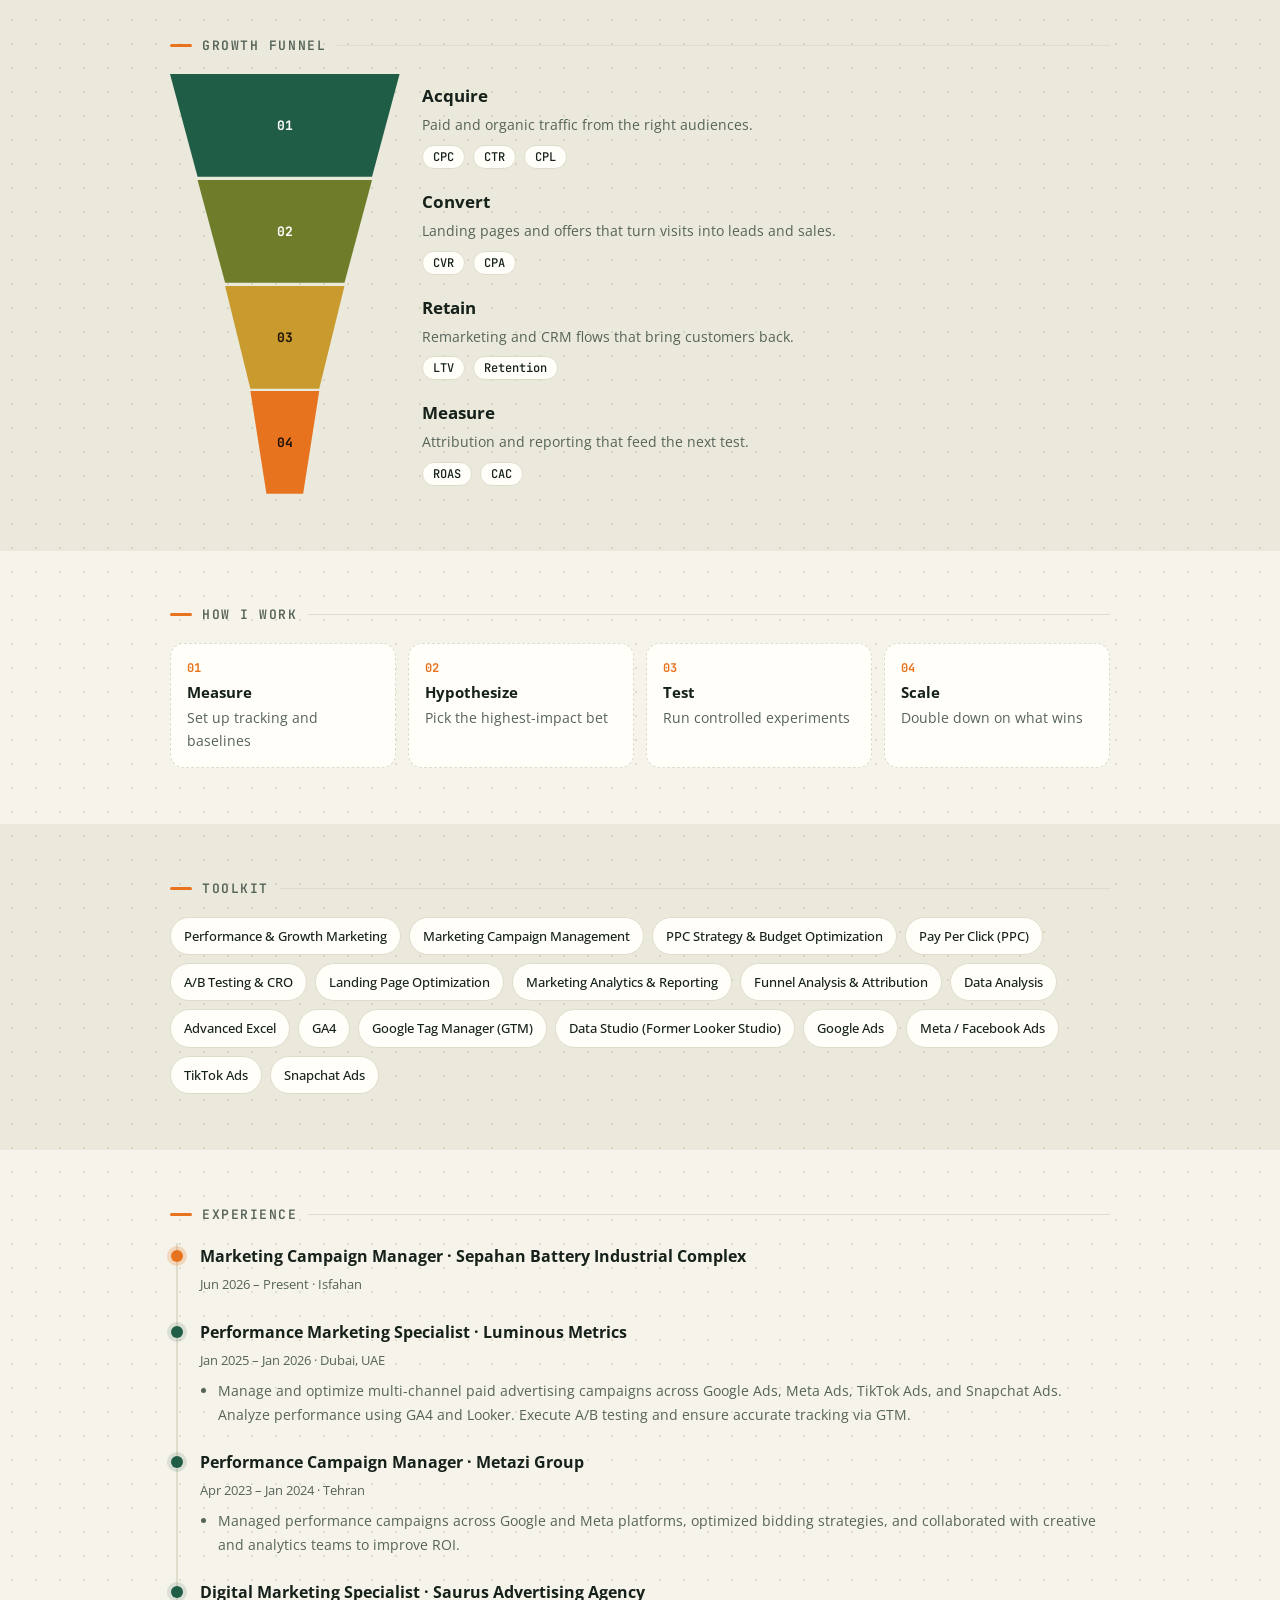
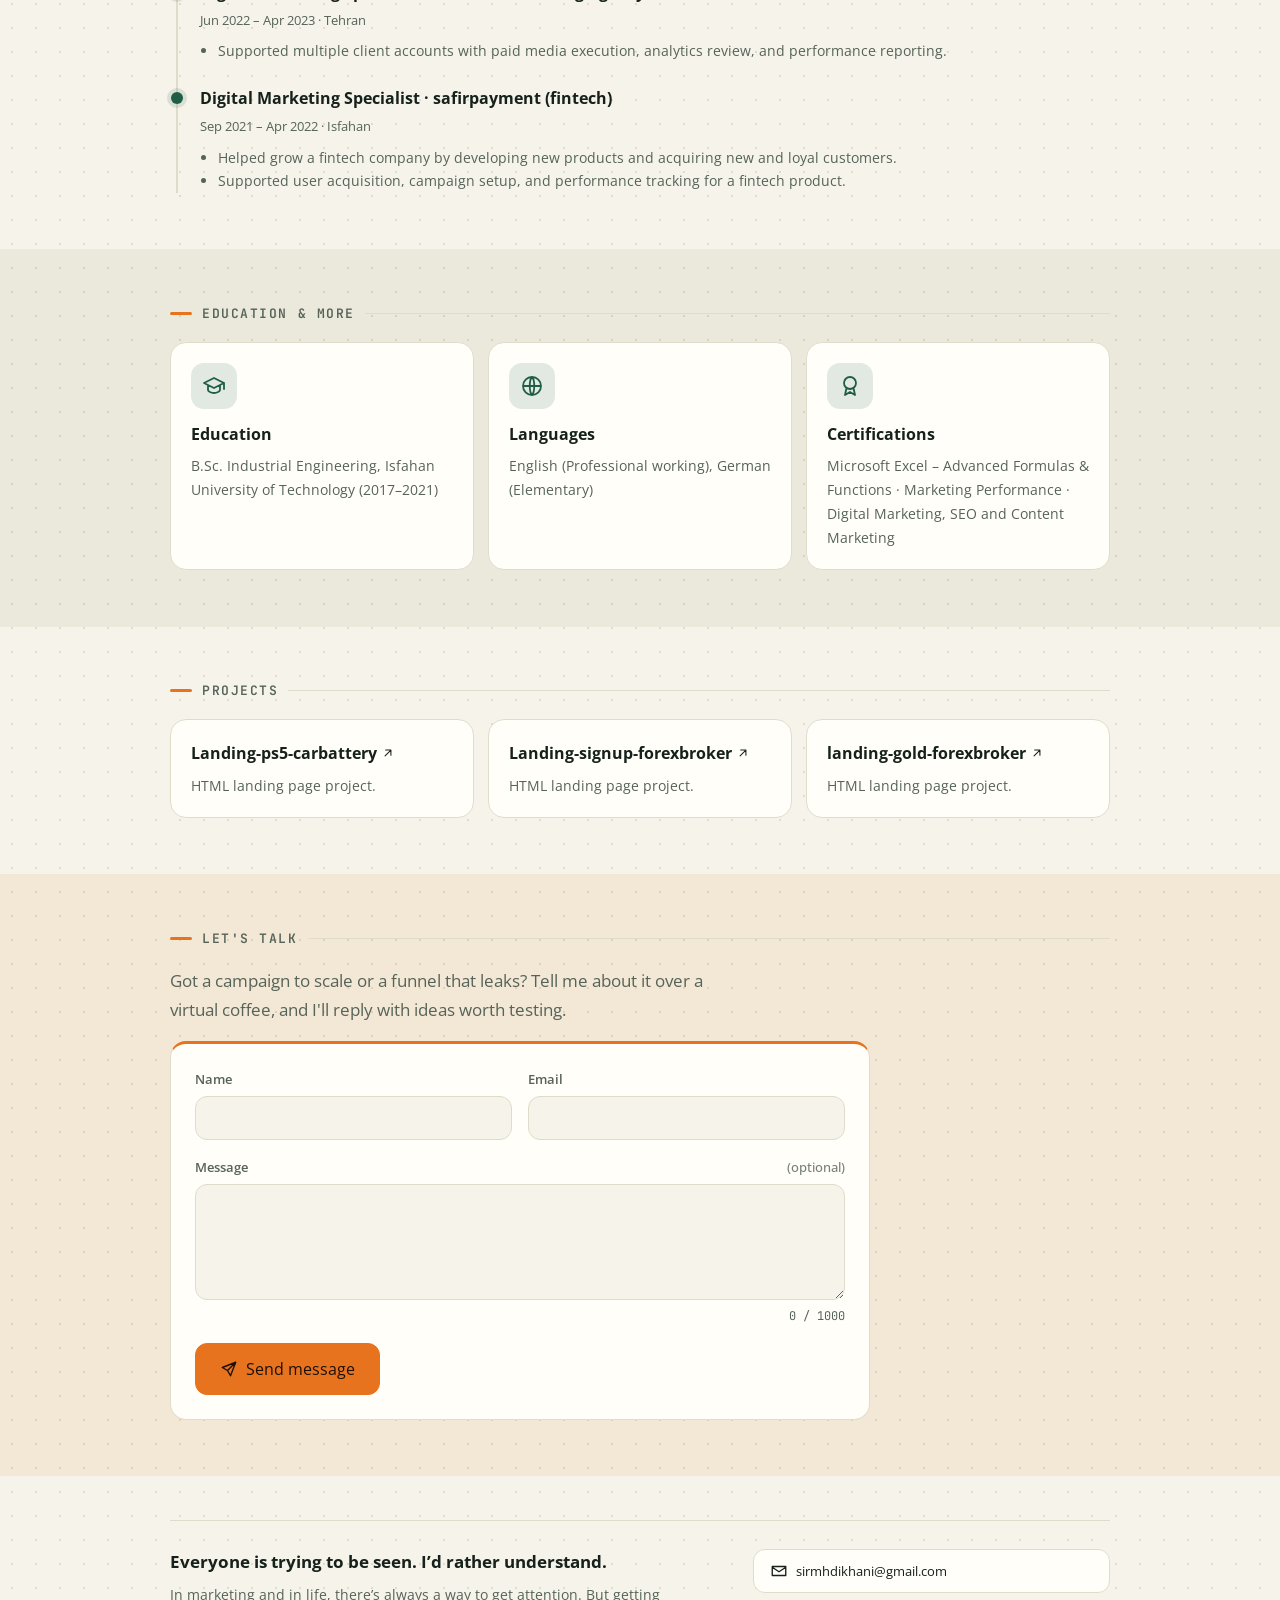
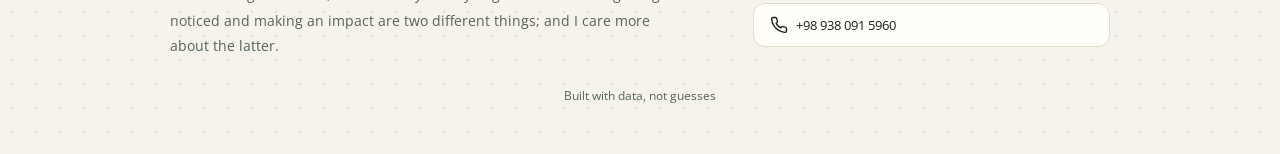
==== commit 6a0cf832: "Update index.html" ====
--- a/index.html
+++ b/index.html
@@ -305,6 +305,8 @@
   certs:["Microsoft Excel – Advanced Formulas & Functions","Marketing Performance","Digital Marketing, SEO and Content Marketing"],
   limits:{name:[2,60],email:254,message:1000}};
 const P0="https://mhdikhani.ir/landing-ps5-carbattery/";
+const P1="https://mhdikhani.ir/landing-signup-forexbroker/";
+const P2="https://mhdikhani.ir/landing-gold-forexbroker/";
 const T={
 en:{ui:{title:"Mahdi Khani | Performance Marketer & Growth Specialist",name:"Mahdi Khani",pron:"mah·DEE khaa·NEE",
  nav_about:"About",nav_services:"Services",nav_exp:"Experience",nav_projects:"Projects",nav_contact:"Contact",
@@ -329,7 +331,9 @@
   {role:"Digital Marketing Specialist",company:"Saurus Advertising Agency",period:"Jun 2022 – Apr 2023 · Tehran",points:["Supported multiple client accounts with paid media execution, analytics review, and performance reporting."]},
   {role:"Digital Marketing Specialist",company:"safirpayment (fintech)",period:"Sep 2021 – Apr 2022 · Isfahan",points:["Helped grow a fintech company by developing new products and acquiring new and loyal customers.","Supported user acquisition, campaign setup, and performance tracking for a fintech product."]}],
  education:"B.Sc. Industrial Engineering, Isfahan University of Technology (2017–2021)",languages:"English (Professional working), German (Elementary)",
- projects:[["Landing-ps5-carbattery","HTML landing page project.",P0]]},
+ projects:[["Landing-ps5-carbattery","HTML landing page project.",P0],
+["Landing-signup-forexbroker","HTML landing page project.",P1],
+["landing-gold-forexbroker","HTML landing page project.",P2]]},
 fa:{ui:{title:"مهدی خانی | Performance Marketer و Growth Specialist",name:"مهدی خانی",pron:"Mahdi Khani",
  nav_about:"درباره من",nav_services:"خدمات",nav_exp:"تجربه",nav_projects:"پروژه‌ها",nav_contact:"تماس",
  tag:"آماده‌ی همکاری",tagline:"دقیق، شفاف و نتیجه‌محور. رشدی می‌سازم که قابل اندازه‌گیری باشد.",cta:"یک قهوه با من؟",pdf:"دانلود رزومه (PDF)",pdf_s:"رزومه",
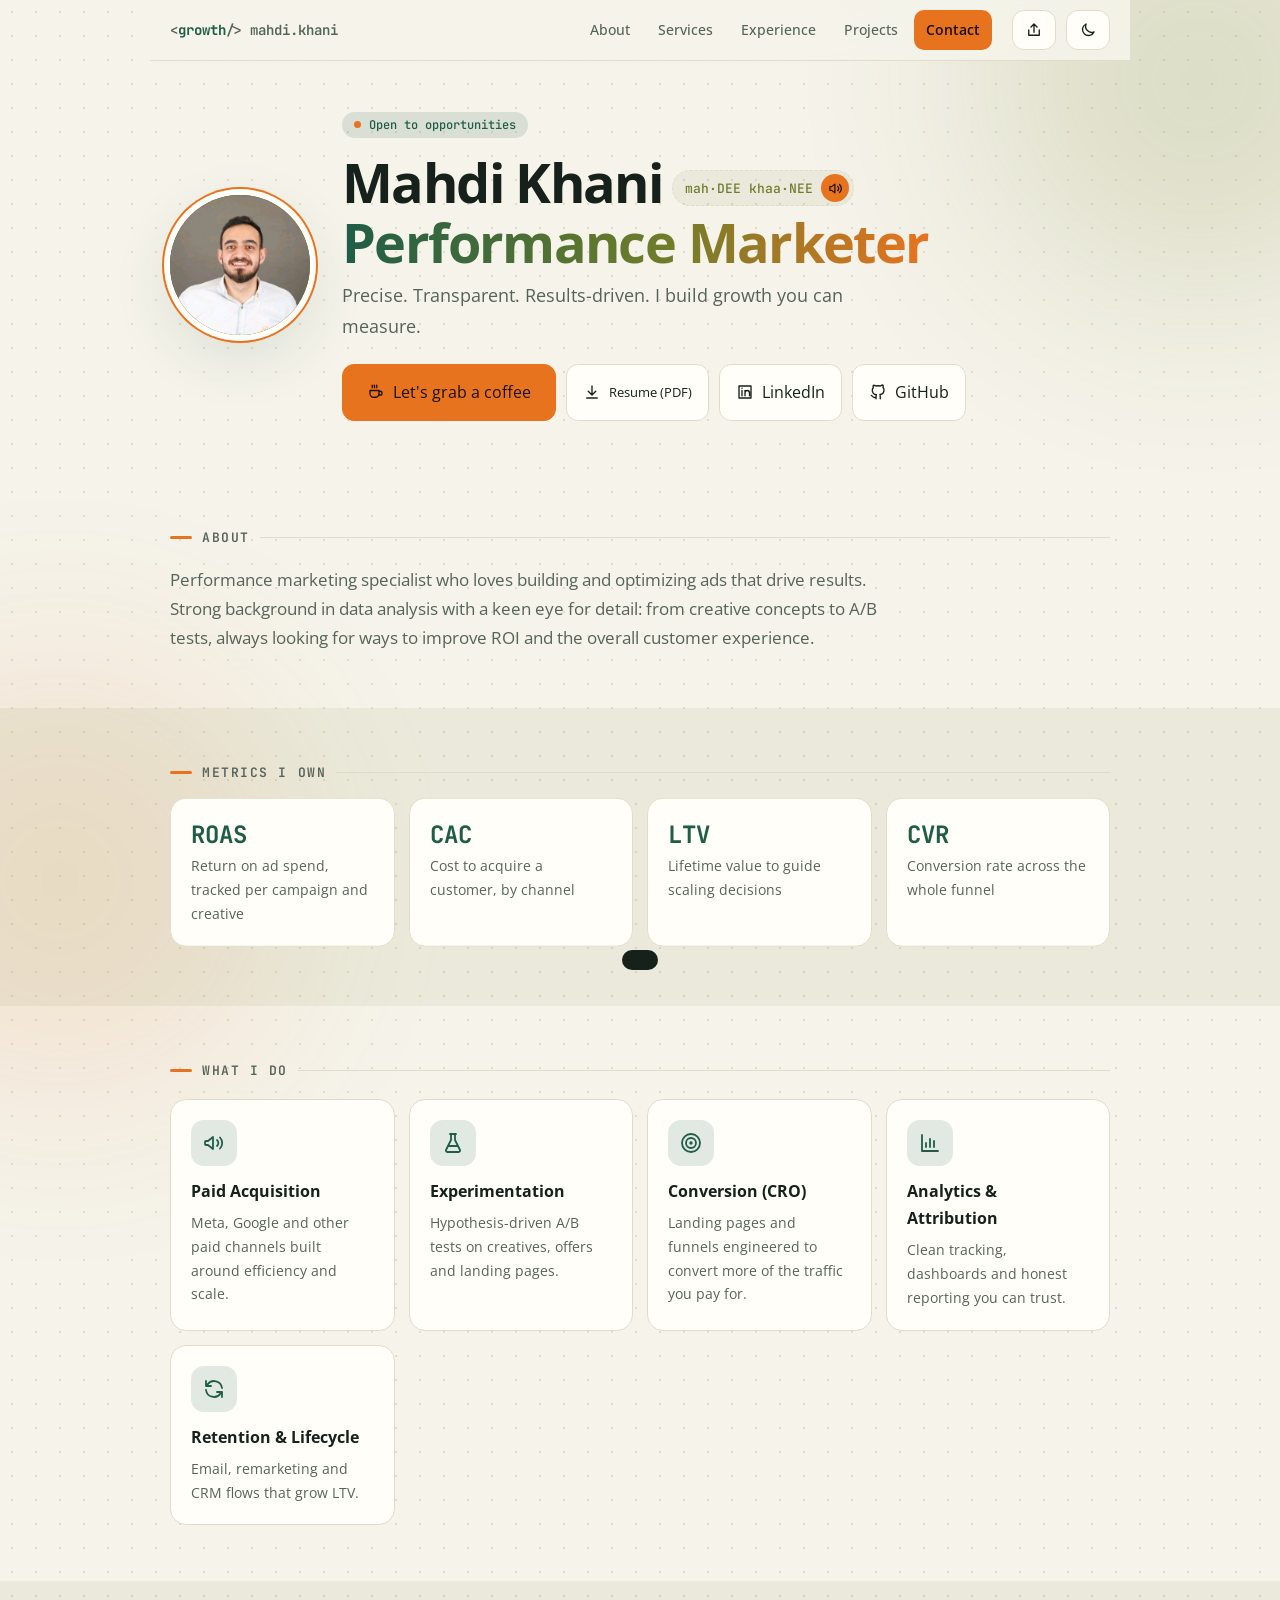
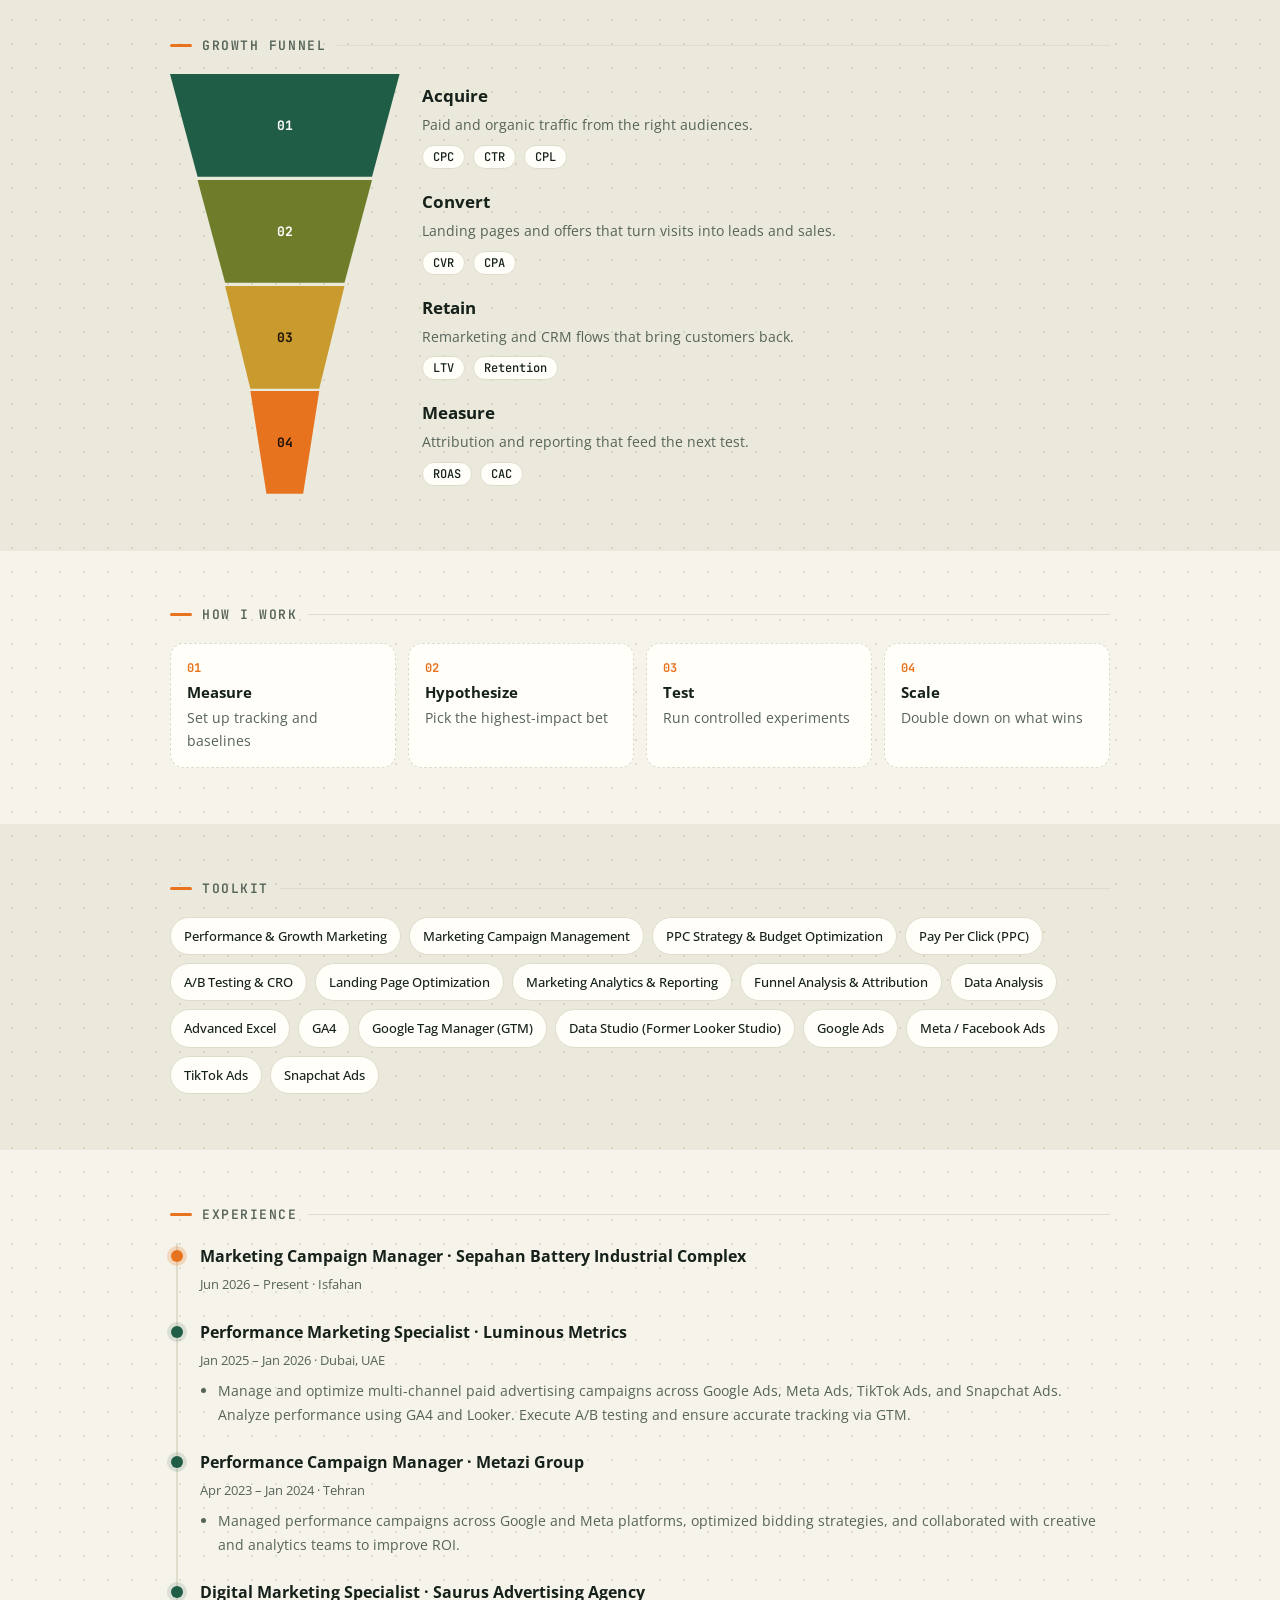
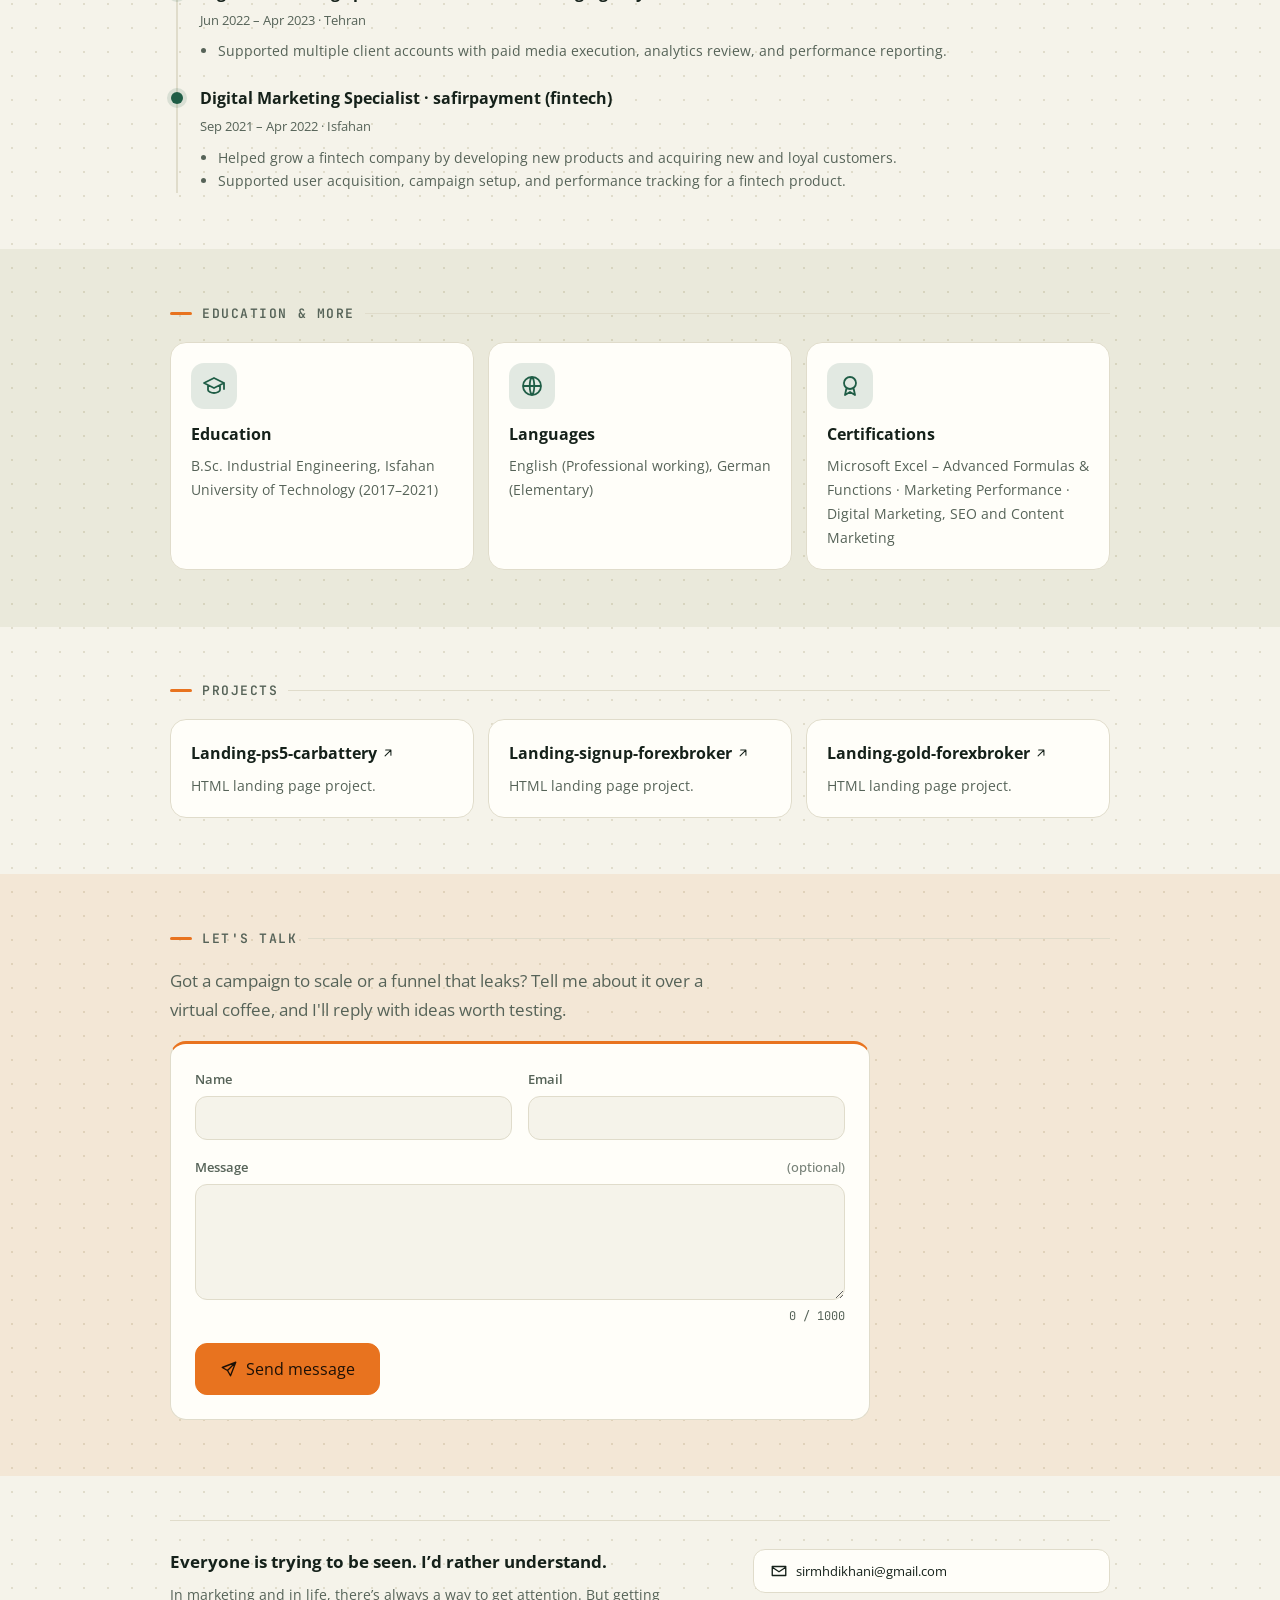
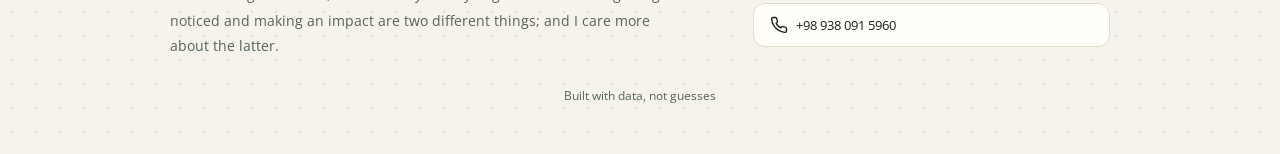
==== commit 84ce00c9: "Update index.html" ====
--- a/index.html
+++ b/index.html
@@ -333,7 +333,7 @@
  education:"B.Sc. Industrial Engineering, Isfahan University of Technology (2017–2021)",languages:"English (Professional working), German (Elementary)",
  projects:[["Landing-ps5-carbattery","HTML landing page project.",P0],
 ["Landing-signup-forexbroker","HTML landing page project.",P1],
-["landing-gold-forexbroker","HTML landing page project.",P2]]},
+["Landing-gold-forexbroker","HTML landing page project.",P2]]},
 fa:{ui:{title:"مهدی خانی | Performance Marketer و Growth Specialist",name:"مهدی خانی",pron:"Mahdi Khani",
  nav_about:"درباره من",nav_services:"خدمات",nav_exp:"تجربه",nav_projects:"پروژه‌ها",nav_contact:"تماس",
  tag:"آماده‌ی همکاری",tagline:"دقیق، شفاف و نتیجه‌محور. رشدی می‌سازم که قابل اندازه‌گیری باشد.",cta:"یک قهوه با من؟",pdf:"دانلود رزومه (PDF)",pdf_s:"رزومه",
@@ -357,7 +357,9 @@
   {role:"Digital Marketing Specialist",company:"Saurus Advertising Agency",period:"ژوئن ۲۰۲۲ – آوریل ۲۰۲۳ · تهران",points:["پشتیبانی از چند حساب مشتری در اجرای رسانه‌ی پولی، بررسی آنالیتیکس و گزارش‌دهی عملکرد."]},
   {role:"Digital Marketing Specialist",company:"safirpayment (fintech)",period:"سپتامبر ۲۰۲۱ – آوریل ۲۰۲۲ · اصفهان",points:["کمک به رشد یک شرکت فین‌تک از طریق توسعه‌ی محصولات جدید و جذب مشتریان جدید و وفادار.","پشتیبانی از جذب کاربر، راه‌اندازی کمپین و ردیابی عملکرد برای یک محصول فین‌تک."]}],
  education:"کارشناسی مهندسی صنایع، دانشگاه صنعتی اصفهان (۲۰۱۷–۲۰۲۱)",languages:"انگلیسی (حرفه‌ای)، آلمانی (مقدماتی)",
- projects:[["Landing-ps5-carbattery","پروژه‌ی Landing Page با HTML.",P0]]},
+ projects:[["Landing-ps5-carbattery","پروژه‌ی Landing Page با HTML.",P0],
+["Landing-signup-forexbroker","پروژه‌ی Landing Page با HTML.",P1],
+["Landing-gold-forexbroker","پروژه‌ی Landing Page با HTML.",P2]]},
 de:{ui:{title:"Mahdi Khani | Performance Marketer & Growth Specialist",name:"Mahdi Khani",pron:"mah·DIE chaa·NIE",v_play:"Aussprache meines Namens anhören",v_pause:"Pause",
  nav_about:"Über mich",nav_services:"Leistungen",nav_exp:"Erfahrung",nav_projects:"Projekte",nav_contact:"Kontakt",
  tag:"Offen für neue Chancen",tagline:"Präzise. Transparent. Ergebnisorientiert. Ich baue Wachstum, das sich messen lässt.",cta:"Lassen Sie uns einen Kaffee trinken",pdf:"Lebenslauf (PDF)",pdf_s:"Lebenslauf",
@@ -381,7 +383,9 @@
   {role:"Digital Marketing Specialist",company:"Saurus Advertising Agency",period:"Juni 2022 – Apr. 2023 · Teheran",points:["Unterstützung mehrerer Kundenaccounts bei der Umsetzung von Paid-Media-Kampagnen, Analytics-Auswertung und Performance-Reporting."]},
   {role:"Digital Marketing Specialist",company:"safirpayment (Fintech)",period:"Sep. 2021 – Apr. 2022 · Isfahan",points:["Wachstum eines Fintech-Unternehmens durch die Entwicklung neuer Produkte und die Gewinnung neuer und treuer Kunden unterstützt.","Unterstützung bei Nutzergewinnung, Kampagnen-Setup und Performance-Tracking für ein Fintech-Produkt."]}],
  education:"B.Sc. Industrial Engineering, Isfahan University of Technology (2017–2021)",languages:"Englisch (professionelle Arbeitssprache), Deutsch (Grundkenntnisse)",
- projects:[["Landing-ps5-carbattery","HTML-Landingpage-Projekt.",P0]]}};
+ projects:[["Landing-ps5-carbattery","HTML-Landingpage-Projekt.",P0],
+["Landing-signup-forexbroker","HTML-Landingpage-Projekt.",P1],
+["Landing-gold-forexbroker","HTML-Landingpage-Projekt.",P2]]}};
 
 const $=id=>document.getElementById(id);
 const ICONS={phone:"M22 16.92v3a2 2 0 0 1-2.18 2 19.79 19.79 0 0 1-8.63-3.07 19.5 19.5 0 0 1-6-6 19.79 19.79 0 0 1-3.07-8.67A2 2 0 0 1 4.11 2h3a2 2 0 0 1 2 1.72c.13.96.36 1.9.7 2.81a2 2 0 0 1-.45 2.11L8.09 9.91a16 16 0 0 0 6 6l1.27-1.27a2 2 0 0 1 2.11-.45c.91.34 1.85.57 2.81.7A2 2 0 0 1 22 16.92z",megaphone:"M3 11v2a1 1 0 0 0 1 1h2l5 4V6L6 10H4a1 1 0 0 0-1 1zM15 9a4 4 0 0 1 0 6M18 6.5a8 8 0 0 1 0 11",flask:"M9 3h6M10 3v6L5 19a1.5 1.5 0 0 0 1.3 2h11.4A1.5 1.5 0 0 0 19 19l-5-10V3M8 15h8",target:"M12 3a9 9 0 1 0 0 18 9 9 0 0 0 0-18zM12 7a5 5 0 1 0 0 10 5 5 0 0 0 0-10zM12 11.2a.8.8 0 1 0 0 1.6.8.8 0 0 0 0-1.6z",chart:"M4 20V4M4 20h16M8 16v-4M12 16V8M16 16v-6",refresh:"M20 11a8 8 0 0 0-14.5-3.5L4 9M4 4v5h5M4 13a8 8 0 0 0 14.5 3.5L20 15M20 20v-5h-5",cap:"M2 9l10-5 10 5-10 5zM6 11.5V16c0 1.5 3 3 6 3s6-1.5 6-3v-4.5M22 9v6",globe:"M12 3a9 9 0 1 0 0 18 9 9 0 0 0 0-18zM3 12h18M12 3c3 3 3 15 0 18M12 3c-3 3-3 15 0 18",award:"M12 3a6 6 0 1 0 0 12 6 6 0 0 0 0-12zM8.5 14l-1.5 7 5-3 5 3-1.5-7",mail:"M3 6h18v12H3zM3 7l9 6 9-6",download:"M12 4v11M7 11l5 5 5-5M5 20h14",share:"M12 15V4M8 8l4-4 4 4M5 12v7h14v-7",moon:"M20 14.5A8 8 0 0 1 9.5 4 8 8 0 1 0 20 14.5z",sun:"M12 8a4 4 0 1 0 0 8 4 4 0 0 0 0-8zM12 2v2M12 20v2M2 12h2M20 12h2M4.9 4.9l1.4 1.4M17.7 17.7l1.4 1.4M4.9 19.1l1.4-1.4M17.7 6.3l1.4-1.4",linkedin:"M4 4h16v16H4zM8 10v7M8 7v.01M12 17v-7M12 13a3 3 0 0 1 6 0v4",github:"M9 19c-4 1.5-4-2-6-2.5M15 21v-3.5c0-1 .1-1.5-.5-2.2 2.8-.3 5.5-1.4 5.5-6a4.7 4.7 0 0 0-1.3-3.3 4.4 4.4 0 0 0-.1-3.3s-1-.3-3.4 1.3a11.7 11.7 0 0 0-6 0C6.8 2.8 5.8 3.1 5.8 3.1a4.4 4.4 0 0 0-.1 3.3A4.7 4.7 0 0 0 4.4 9.7c0 4.6 2.7 5.7 5.5 6-.6.6-.6 1.2-.5 2.2V21",arrow:"M7 17L17 7M8 7h9v9",menu:"M4 7h16M4 12h16M4 17h16",close:"M6 6l12 12M18 6L6 18",play:"M8 5v14l11-7z",pause:"M8 5v14M16 5v14",speaker:"M11 5L6 9H3v6h3l5 4zM15.5 8.5a5 5 0 0 1 0 7M18.5 5.5a9 9 0 0 1 0 13",send:"M21 3L10 14M21 3l-7 18-4-7-7-4z",coffee:"M4 10h12v4a5 5 0 0 1-5 5H9a5 5 0 0 1-5-5zM16 11h1.5a2.5 2.5 0 0 1 0 5H16M7 3v3M10 3v3M13 3v3"};
